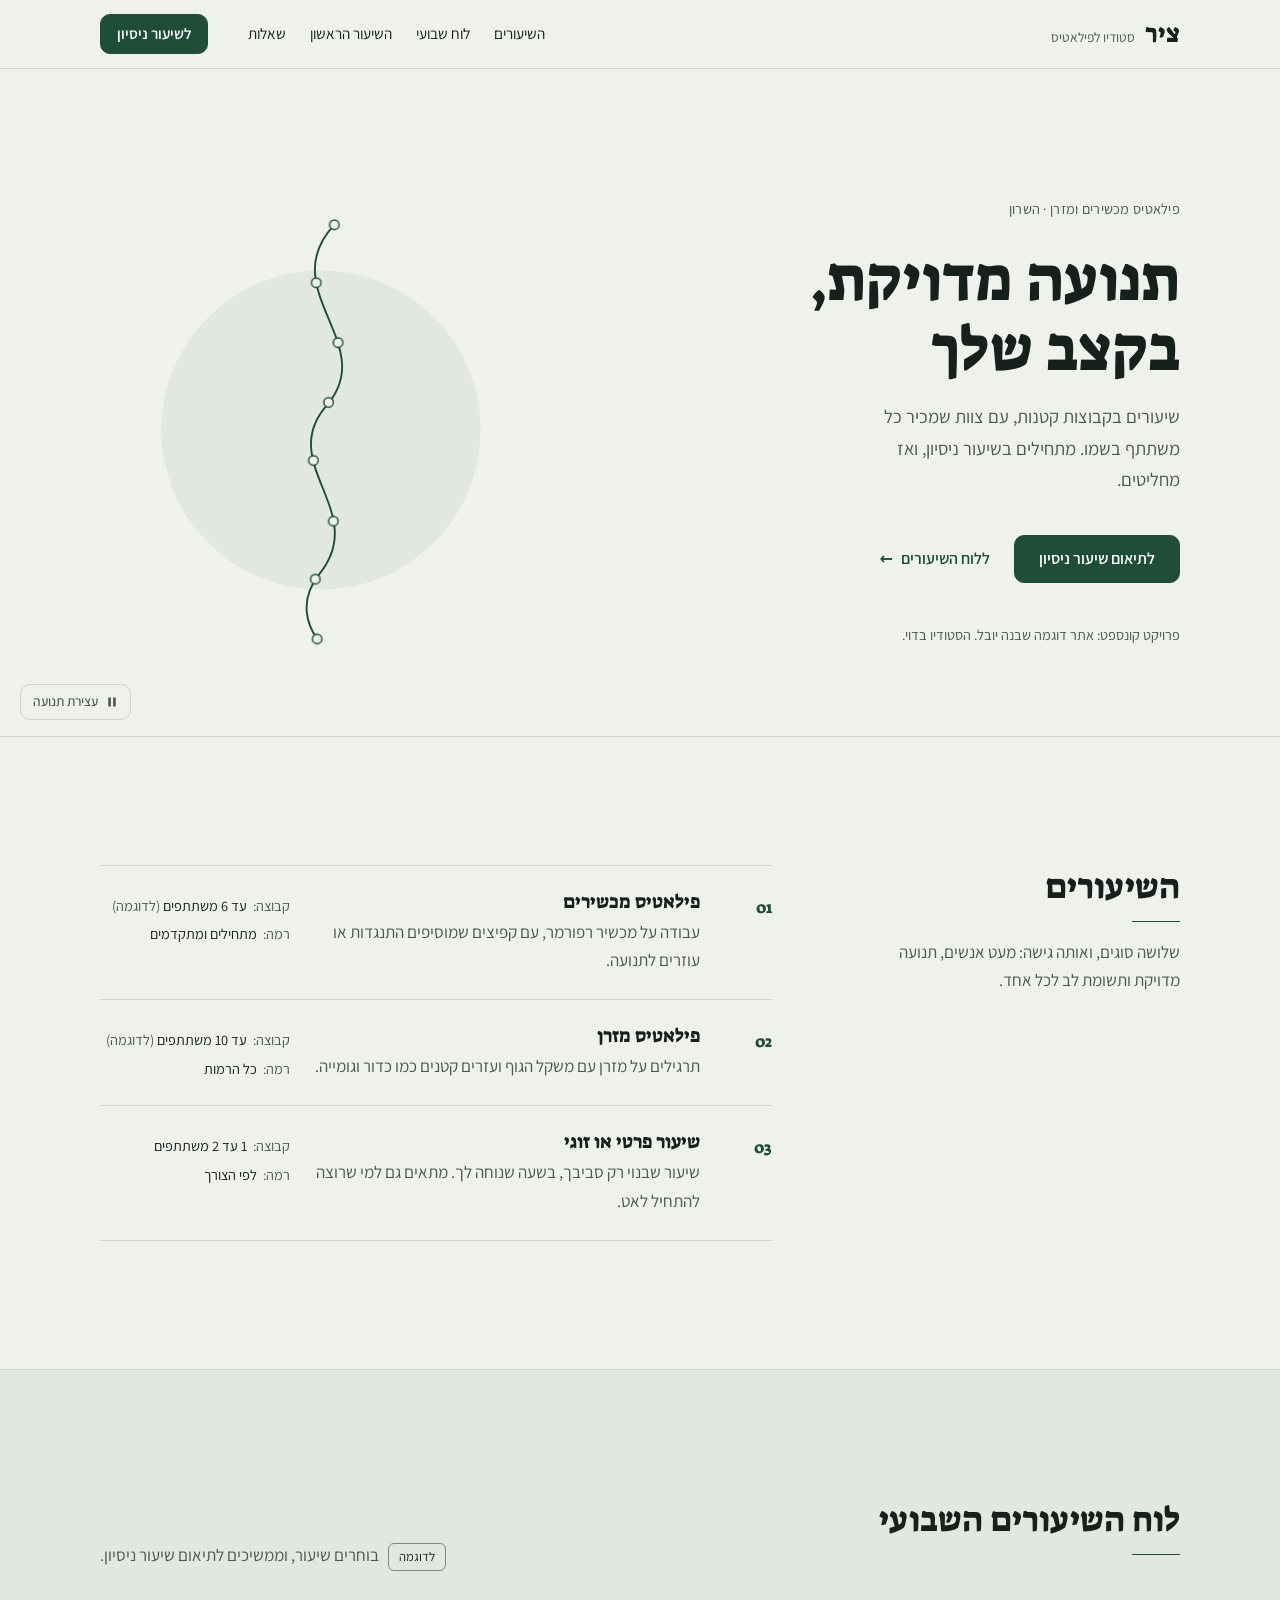
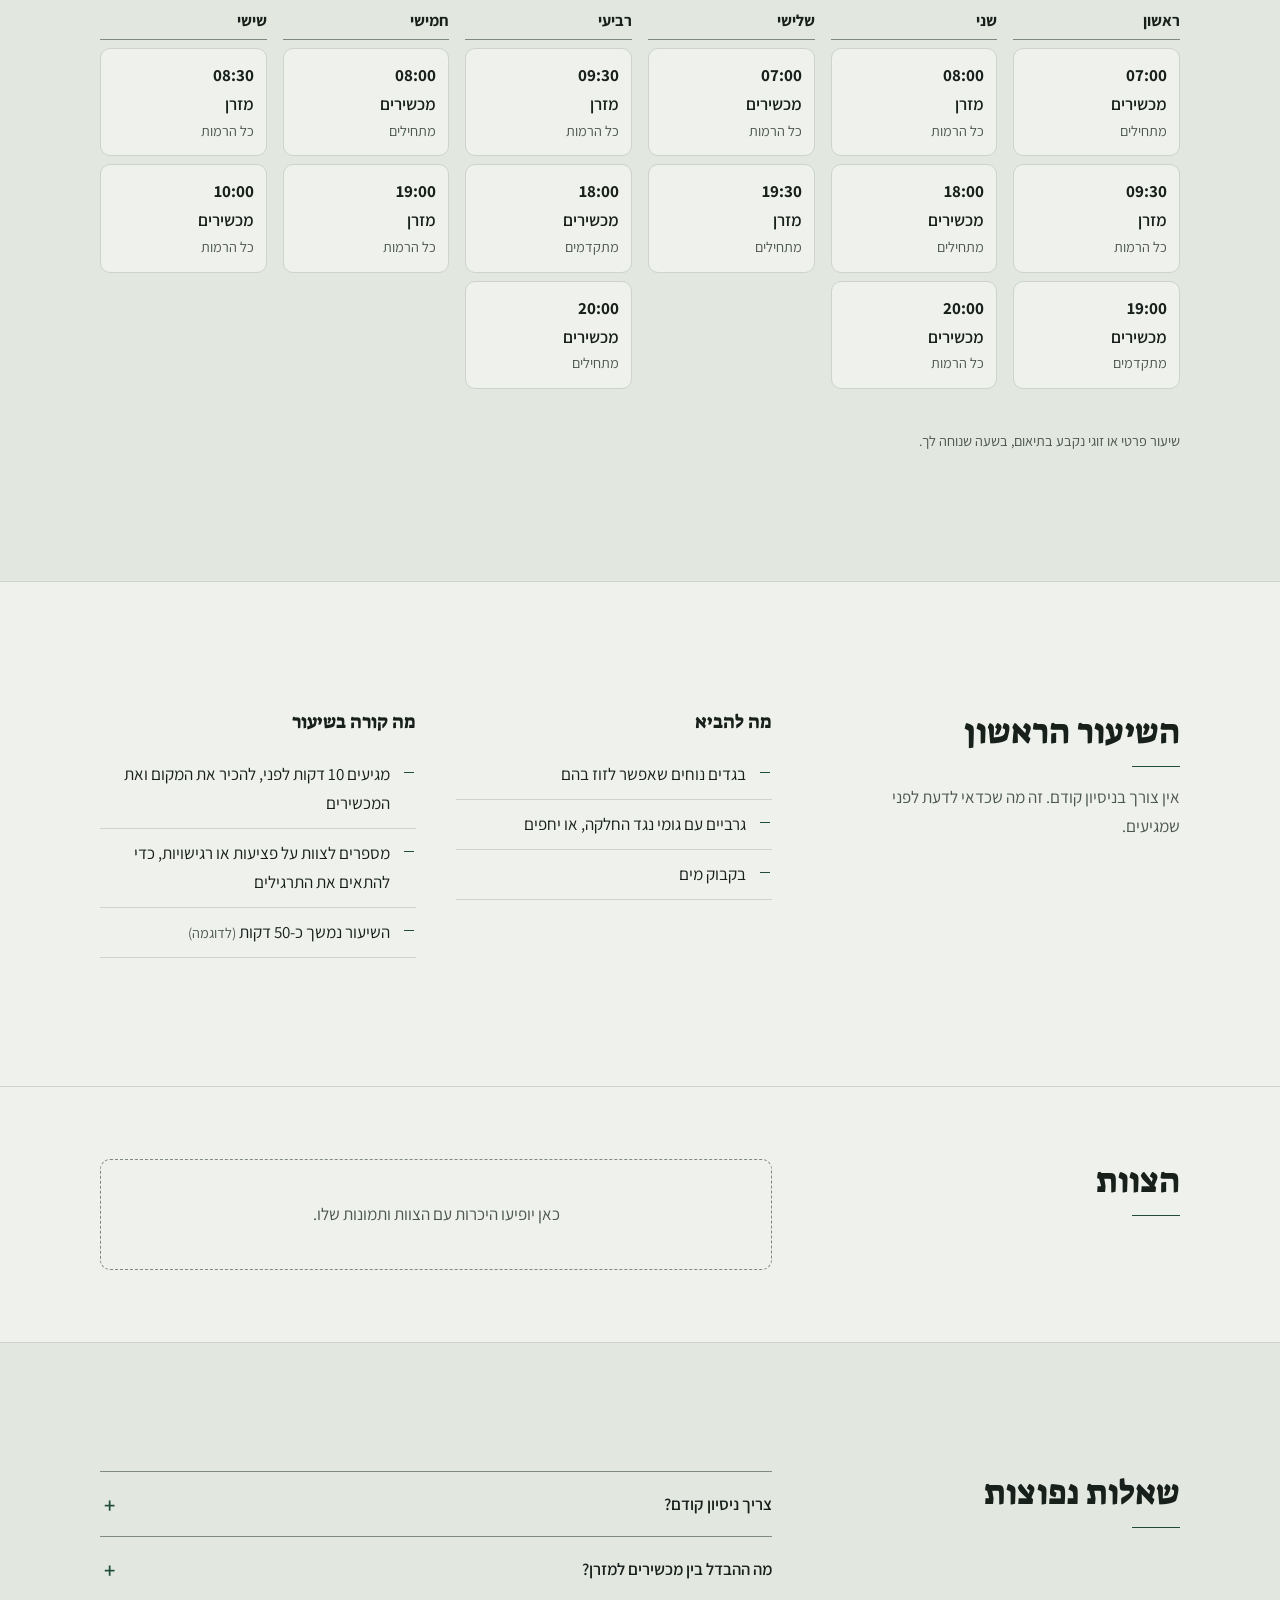
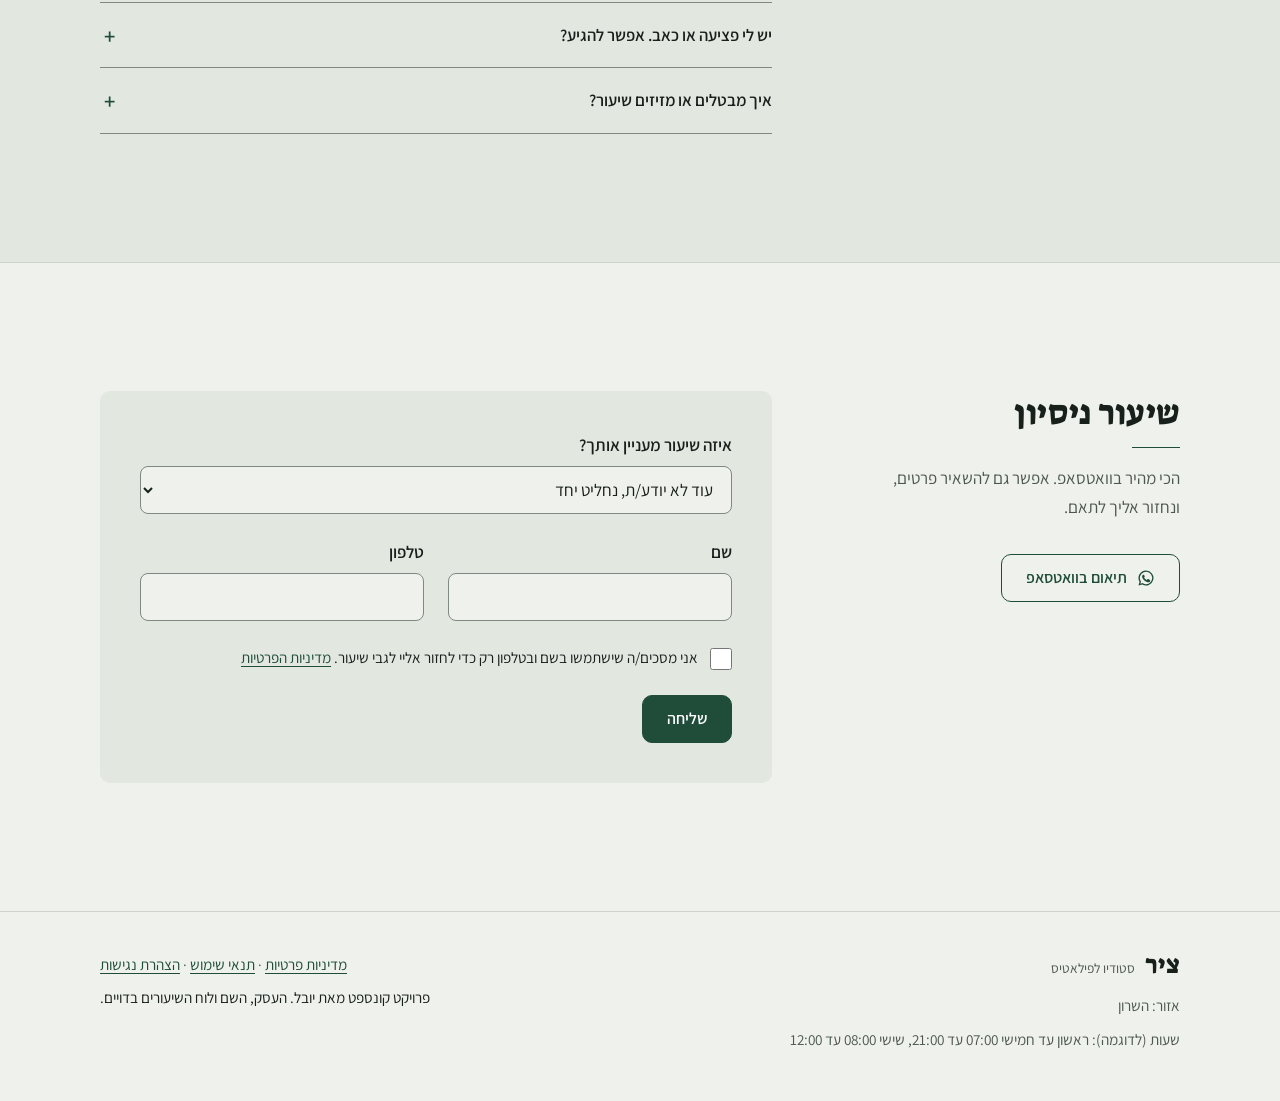
==== index.html @ c1d48581 "הנקודות בפתיח יושבות על הקו, במרחקים שווים לאורכו Co-Authored-By: Claude Opus 5.5 (1M context) <nore" ====
<!doctype html>
<html lang="he" dir="rtl">
<head>
  <meta charset="utf-8">
  <meta name="viewport" content="width=device-width, initial-scale=1">
  <title>ציר – סטודיו לפילאטיס | פרויקט קונספט</title>
  <meta name="description" content="אתר דוגמה לסטודיו פילאטיס: שיעורי מכשירים ומזרן בקבוצות קטנות, לוח שיעורים שבועי ותיאום שיעור ניסיון. פרויקט קונספט, העסק בדוי.">
  <link rel="preload" href="fonts/suez-one-hebrew-400-normal.woff2" as="font" type="font/woff2" crossorigin>
  <link rel="preload" href="fonts/assistant-hebrew-wght-normal.woff2" as="font" type="font/woff2" crossorigin>
  <link rel="stylesheet" href="styles.css">
  <link rel="icon" href="favicon.svg" type="image/svg+xml">
  <meta name="theme-color" content="#EEF1EC">
</head>
<body>
  <a class="skip" href="#main">דילוג לתוכן</a>

  <header class="site-header">
    <div class="wrap header-inner">
      <a class="brand" href="#top">ציר<span class="brand-sub">סטודיו לפילאטיס</span></a>
      <nav class="nav" aria-label="ניווט ראשי">
        <a href="#classes">השיעורים</a>
        <a href="#schedule">לוח שבועי</a>
        <a href="#first">השיעור הראשון</a>
        <a href="#faq">שאלות</a>
      </nav>
      <a class="btn btn-small" href="#book">לשיעור ניסיון</a>
    </div>
  </header>

  <main id="main">
    <section class="hero" id="top">
      <div class="wrap hero-grid">
        <div class="hero-copy">
          <p class="eyebrow">פילאטיס מכשירים ומזרן · השרון</p>
          <h1>תנועה מדויקת,<br>בקצב שלך</h1>
          <p class="lead">שיעורים בקבוצות קטנות, עם צוות שמכיר כל משתתף בשמו. מתחילים בשיעור ניסיון, ואז מחליטים.</p>
          <div class="hero-actions">
            <a class="btn" href="#book">לתיאום שיעור ניסיון</a>
            <a class="link-arrow" href="#schedule">ללוח השיעורים</a>
          </div>
          <p class="concept-note">פרויקט קונספט: אתר דוגמה שבנה יובל. הסטודיו בדוי.</p>
        </div>
        <div class="hero-art" aria-hidden="true">
          <svg viewBox="0 0 400 480" class="spine">
            <circle class="breath" cx="200" cy="240" r="168"/>
            <path class="curve" pathLength="1" d="M214 24 C150 92 262 150 206 214 C152 276 252 326 198 392 C176 420 186 446 196 460"/>
            <g class="vert">
              <circle cx="214" cy="24" r="5"/><circle cx="195" cy="85" r="5"/><circle cx="218" cy="148" r="5"/><circle cx="208" cy="211" r="5"/><circle cx="192" cy="272" r="5"/><circle cx="213" cy="336" r="5"/><circle cx="194" cy="397" r="5"/><circle cx="196" cy="460" r="5"/>
            </g>
          </svg>
        </div>
      </div>
      <button class="motion-toggle" type="button" id="motion-toggle" aria-pressed="false" hidden>
        <svg class="icon-pause" aria-hidden="true" width="12" height="12" viewBox="0 0 16 16" fill="currentColor"><rect x="3" y="2" width="3.5" height="12"/><rect x="9.5" y="2" width="3.5" height="12"/></svg>
        <svg class="icon-play" aria-hidden="true" width="12" height="12" viewBox="0 0 16 16" fill="currentColor"><path d="M13 2v12L3 8z"/></svg>
        <span class="motion-label">עצירת תנועה</span>
      </button>
    </section>

    <section class="section" id="classes" aria-labelledby="classes-title">
      <div class="wrap split">
        <div class="split-head" data-reveal>
          <h2 id="classes-title">השיעורים</h2>
          <p>שלושה סוגים, ואותה גישה: מעט אנשים, תנועה מדויקת ותשומת לב לכל אחד.</p>
        </div>
        <ol class="rows">
          <li class="row" data-reveal>
            <span class="row-num" aria-hidden="true">01</span>
            <div class="row-body">
              <h3>פילאטיס מכשירים</h3>
              <p>עבודה על מכשיר רפורמר, עם קפיצים שמוסיפים התנגדות או עוזרים לתנועה.</p>
            </div>
            <dl class="row-meta">
              <div><dt>קבוצה</dt><dd>עד 6 משתתפים <small>(לדוגמה)</small></dd></div>
              <div><dt>רמה</dt><dd>מתחילים ומתקדמים</dd></div>
            </dl>
          </li>
          <li class="row" data-reveal>
            <span class="row-num" aria-hidden="true">02</span>
            <div class="row-body">
              <h3>פילאטיס מזרן</h3>
              <p>תרגילים על מזרן עם משקל הגוף ועזרים קטנים כמו כדור וגומייה.</p>
            </div>
            <dl class="row-meta">
              <div><dt>קבוצה</dt><dd>עד 10 משתתפים <small>(לדוגמה)</small></dd></div>
              <div><dt>רמה</dt><dd>כל הרמות</dd></div>
            </dl>
          </li>
          <li class="row" data-reveal>
            <span class="row-num" aria-hidden="true">03</span>
            <div class="row-body">
              <h3>שיעור פרטי או זוגי</h3>
              <p>שיעור שבנוי רק סביבך, בשעה שנוחה לך. מתאים גם למי שרוצה להתחיל לאט.</p>
            </div>
            <dl class="row-meta">
              <div><dt>קבוצה</dt><dd>1 עד 2 משתתפים</dd></div>
              <div><dt>רמה</dt><dd>לפי הצורך</dd></div>
            </dl>
          </li>
        </ol>
      </div>
    </section>

    <section class="section section-alt" id="schedule" aria-labelledby="schedule-title">
      <div class="wrap">
        <div class="schedule-head" data-reveal>
          <h2 id="schedule-title">לוח השיעורים השבועי</h2>
          <p><span class="tag">לדוגמה</span> בוחרים שיעור, וממשיכים לתיאום שיעור ניסיון.</p>
        </div>

        <div class="tabs" role="tablist" aria-label="ימי השבוע" hidden>
          <button role="tab" type="button" id="tab-1" aria-controls="day-1" aria-selected="true">א׳</button>
          <button role="tab" type="button" id="tab-2" aria-controls="day-2" aria-selected="false" tabindex="-1">ב׳</button>
          <button role="tab" type="button" id="tab-3" aria-controls="day-3" aria-selected="false" tabindex="-1">ג׳</button>
          <button role="tab" type="button" id="tab-4" aria-controls="day-4" aria-selected="false" tabindex="-1">ד׳</button>
          <button role="tab" type="button" id="tab-5" aria-controls="day-5" aria-selected="false" tabindex="-1">ה׳</button>
          <button role="tab" type="button" id="tab-6" aria-controls="day-6" aria-selected="false" tabindex="-1">ו׳</button>
        </div>

        <div class="week" data-reveal>
          <div class="day is-active" id="day-1" role="tabpanel" aria-labelledby="tab-1">
            <h3 class="day-name">ראשון</h3>
            <ul class="slots">
              <li><a class="slot" href="#book" data-class="מכשירים" data-when="ראשון 07:00"><time>07:00</time><span class="slot-name">מכשירים</span><span class="slot-level">מתחילים</span></a></li>
              <li><a class="slot" href="#book" data-class="מזרן" data-when="ראשון 09:30"><time>09:30</time><span class="slot-name">מזרן</span><span class="slot-level">כל הרמות</span></a></li>
              <li><a class="slot" href="#book" data-class="מכשירים" data-when="ראשון 19:00"><time>19:00</time><span class="slot-name">מכשירים</span><span class="slot-level">מתקדמים</span></a></li>
            </ul>
          </div>
          <div class="day" id="day-2" role="tabpanel" aria-labelledby="tab-2">
            <h3 class="day-name">שני</h3>
            <ul class="slots">
              <li><a class="slot" href="#book" data-class="מזרן" data-when="שני 08:00"><time>08:00</time><span class="slot-name">מזרן</span><span class="slot-level">כל הרמות</span></a></li>
              <li><a class="slot" href="#book" data-class="מכשירים" data-when="שני 18:00"><time>18:00</time><span class="slot-name">מכשירים</span><span class="slot-level">מתחילים</span></a></li>
              <li><a class="slot" href="#book" data-class="מכשירים" data-when="שני 20:00"><time>20:00</time><span class="slot-name">מכשירים</span><span class="slot-level">כל הרמות</span></a></li>
            </ul>
          </div>
          <div class="day" id="day-3" role="tabpanel" aria-labelledby="tab-3">
            <h3 class="day-name">שלישי</h3>
            <ul class="slots">
              <li><a class="slot" href="#book" data-class="מכשירים" data-when="שלישי 07:00"><time>07:00</time><span class="slot-name">מכשירים</span><span class="slot-level">כל הרמות</span></a></li>
              <li><a class="slot" href="#book" data-class="מזרן" data-when="שלישי 19:30"><time>19:30</time><span class="slot-name">מזרן</span><span class="slot-level">מתחילים</span></a></li>
            </ul>
          </div>
          <div class="day" id="day-4" role="tabpanel" aria-labelledby="tab-4">
            <h3 class="day-name">רביעי</h3>
            <ul class="slots">
              <li><a class="slot" href="#book" data-class="מזרן" data-when="רביעי 09:30"><time>09:30</time><span class="slot-name">מזרן</span><span class="slot-level">כל הרמות</span></a></li>
              <li><a class="slot" href="#book" data-class="מכשירים" data-when="רביעי 18:00"><time>18:00</time><span class="slot-name">מכשירים</span><span class="slot-level">מתקדמים</span></a></li>
              <li><a class="slot" href="#book" data-class="מכשירים" data-when="רביעי 20:00"><time>20:00</time><span class="slot-name">מכשירים</span><span class="slot-level">מתחילים</span></a></li>
            </ul>
          </div>
          <div class="day" id="day-5" role="tabpanel" aria-labelledby="tab-5">
            <h3 class="day-name">חמישי</h3>
            <ul class="slots">
              <li><a class="slot" href="#book" data-class="מכשירים" data-when="חמישי 08:00"><time>08:00</time><span class="slot-name">מכשירים</span><span class="slot-level">מתחילים</span></a></li>
              <li><a class="slot" href="#book" data-class="מזרן" data-when="חמישי 19:00"><time>19:00</time><span class="slot-name">מזרן</span><span class="slot-level">כל הרמות</span></a></li>
            </ul>
          </div>
          <div class="day" id="day-6" role="tabpanel" aria-labelledby="tab-6">
            <h3 class="day-name">שישי</h3>
            <ul class="slots">
              <li><a class="slot" href="#book" data-class="מזרן" data-when="שישי 08:30"><time>08:30</time><span class="slot-name">מזרן</span><span class="slot-level">כל הרמות</span></a></li>
              <li><a class="slot" href="#book" data-class="מכשירים" data-when="שישי 10:00"><time>10:00</time><span class="slot-name">מכשירים</span><span class="slot-level">כל הרמות</span></a></li>
            </ul>
          </div>
        </div>
        <p class="note">שיעור פרטי או זוגי נקבע בתיאום, בשעה שנוחה לך.</p>
      </div>
    </section>

    <section class="section" id="first" aria-labelledby="first-title">
      <div class="wrap split">
        <div class="split-head" data-reveal>
          <h2 id="first-title">השיעור הראשון</h2>
          <p>אין צורך בניסיון קודם. זה מה שכדאי לדעת לפני שמגיעים.</p>
        </div>
        <div class="first-grid">
          <div data-reveal>
            <h3>מה להביא</h3>
            <ul class="ticks">
              <li>בגדים נוחים שאפשר לזוז בהם</li>
              <li>גרביים עם גומי נגד החלקה, או יחפים</li>
              <li>בקבוק מים</li>
            </ul>
          </div>
          <div data-reveal>
            <h3>מה קורה בשיעור</h3>
            <ul class="ticks">
              <li>מגיעים 10 דקות לפני, להכיר את המקום ואת המכשירים</li>
              <li>מספרים לצוות על פציעות או רגישויות, כדי להתאים את התרגילים</li>
              <li>השיעור נמשך כ-50 דקות <small>(לדוגמה)</small></li>
            </ul>
          </div>
        </div>
      </div>
    </section>

    <section class="section section-tight" aria-labelledby="team-title">
      <div class="wrap split">
        <div class="split-head" data-reveal>
          <h2 id="team-title">הצוות</h2>
        </div>
        <div class="placeholder" data-reveal>
          <p>כאן יופיעו היכרות עם הצוות ותמונות שלו.</p>
        </div>
      </div>
    </section>

    <section class="section section-alt" id="faq" aria-labelledby="faq-title">
      <div class="wrap split">
        <div class="split-head" data-reveal>
          <h2 id="faq-title">שאלות נפוצות</h2>
        </div>
        <div class="faq" data-reveal>
          <details>
            <summary>צריך ניסיון קודם?</summary>
            <p>לא. יש שיעורים למתחילים, ובשיעור מסבירים כל תרגיל ומתאימים אותו לרמה שלך.</p>
          </details>
          <details>
            <summary>מה ההבדל בין מכשירים למזרן?</summary>
            <p>בשיעור מכשירים עובדים על רפורמר, והקפיצים משנים את ההתנגדות. בשיעור מזרן עובדים עם משקל הגוף ועזרים קטנים. אפשר לנסות את שניהם ולבחור.</p>
          </details>
          <details>
            <summary>יש לי פציעה או כאב. אפשר להגיע?</summary>
            <p>ספרו על זה לצוות לפני השיעור, כדי שיתאימו את התרגילים. אם יש ספק, כדאי לשאול קודם רופא או פיזיותרפיסט.</p>
          </details>
          <details>
            <summary>איך מבטלים או מזיזים שיעור?</summary>
            <p>מודיעים בוואטסאפ. באתר של סטודיו אמיתי יופיעו כאן תנאי הביטול שלו.</p>
          </details>
        </div>
      </div>
    </section>

    <section class="section book" id="book" aria-labelledby="book-title">
      <div class="wrap split">
        <div class="split-head" data-reveal>
          <h2 id="book-title">שיעור ניסיון</h2>
          <p>הכי מהיר בוואטסאפ. אפשר גם להשאיר פרטים, ונחזור אליך לתאם.</p>
          <button class="btn btn-wa js-whatsapp" type="button">
            <svg aria-hidden="true" width="18" height="18" viewBox="0 0 24 24" fill="currentColor"><path d="M12 2a10 10 0 0 0-8.6 15.1L2 22l5-1.3A10 10 0 1 0 12 2zm0 18.2a8.2 8.2 0 0 1-4.2-1.2l-.3-.2-3 .8.8-2.9-.2-.3A8.2 8.2 0 1 1 12 20.2zm4.5-6.1c-.2-.1-1.5-.7-1.7-.8-.2-.1-.4-.1-.6.1l-.8 1c-.1.2-.3.2-.5.1a6.7 6.7 0 0 1-3.3-2.9c-.3-.4.2-.4.7-1.3.1-.2 0-.3 0-.4l-.8-1.8c-.2-.5-.4-.4-.6-.4h-.5a1 1 0 0 0-.7.3 3 3 0 0 0-.9 2.2c0 1.3 1 2.6 1.1 2.8.1.2 1.9 2.9 4.6 4 1.7.7 2.4.8 3.2.7.5-.1 1.5-.6 1.8-1.2.2-.6.2-1.1.1-1.2l-.5-.2z"/></svg>
            <span>תיאום בוואטסאפ</span>
          </button>
        </div>

        <div class="book-main">
          <!-- אתר דוגמה: הטופס לא נשלח לשום שרת. בלי JavaScript הכפתור נשאר כבוי, כדי שהפרטים לא ייצאו מהדפדפן. -->
          <form class="form" id="book-form" novalidate data-reveal>
            <p class="hp" aria-hidden="true"><label>לא למלא <input name="company" tabindex="-1" autocomplete="off"></label></p>
            <div class="field">
              <label for="slot">איזה שיעור מעניין אותך?</label>
              <select id="slot" name="slot">
                <option value="">עוד לא יודע/ת, נחליט יחד</option>
                <option>מכשירים</option>
                <option>מזרן</option>
                <option>שיעור פרטי או זוגי</option>
              </select>
            </div>
            <div class="field-pair">
              <div class="field">
                <label for="name">שם</label>
                <input id="name" name="name" type="text" autocomplete="name" required>
              </div>
              <div class="field">
                <label for="phone">טלפון</label>
                <input id="phone" name="phone" type="tel" inputmode="tel" autocomplete="tel" dir="ltr" required>
              </div>
            </div>
            <div class="field field-check">
              <input id="consent" name="consent" type="checkbox" required>
              <label for="consent">אני מסכים/ה שישתמשו בשם ובטלפון רק כדי לחזור אליי לגבי שיעור. <a href="privacy.html">מדיניות הפרטיות</a></label>
            </div>
            <p class="form-error" id="form-error" role="alert" hidden></p>
            <button class="btn" type="submit" disabled>שליחה</button>
            <noscript><p>הטופס באתר הדוגמה עובד רק כש-JavaScript פועל.</p></noscript>
          </form>

          <div class="flow" id="flow" tabindex="-1" hidden>
            <p class="flow-status" role="status">תודה! זה אתר דוגמה, ולכן הפרטים לא נשלחו לשום מקום.</p>
            <h3>מה היה קורה עכשיו בסטודיו אמיתי</h3>
            <p class="flow-sub">ההודעות האלה נשלחות לבד, בלי שמישהו בצוות צריך לזכור. כאן הן רק הדגמה.</p>
            <ol class="timeline">
              <li>
                <p class="when">מיד</p>
                <p>הודעת אישור בוואטסאפ:</p>
                <p class="bubble">היי <span class="js-name"></span>, קיבלנו את הבקשה לשיעור ניסיון<span class="js-class"></span>. נחזור אליך היום לתאם שעה.</p>
              </li>
              <li>
                <p class="when">אחרי התיאום</p>
                <p>השיעור נכנס ליומן של הסטודיו, ונשלח אישור עם הכתובת.</p>
              </li>
              <li>
                <p class="when">יום לפני</p>
                <p>תזכורת:</p>
                <p class="bubble">תזכורת: מחר שיעור הניסיון שלך. להביא בגדים נוחים ומים. אם משהו השתנה, אפשר לענות להודעה הזאת.</p>
              </li>
              <li>
                <p class="when">יומיים אחרי השיעור</p>
                <p>אם עוד לא נרשמת, הודעה קצרה שבודקת איך היה, ושואלת אם לשמור לך מקום.</p>
              </li>
            </ol>
            <button class="link-arrow" type="button" id="flow-reset">חזרה לטופס</button>
          </div>
        </div>
      </div>
    </section>
  </main>

  <footer class="site-footer">
    <div class="wrap footer-inner">
      <div>
        <p class="brand">ציר<span class="brand-sub">סטודיו לפילאטיס</span></p>
        <p>אזור: השרון</p>
        <p>שעות (לדוגמה): ראשון עד חמישי 07:00 עד 21:00, שישי 08:00 עד 12:00</p>
      </div>
      <div>
        <p><a href="privacy.html">מדיניות פרטיות</a> · <a href="terms.html">תנאי שימוש</a> · <a href="accessibility.html">הצהרת נגישות</a></p>
        <p class="concept">פרויקט קונספט מאת יובל. העסק, השם ולוח השיעורים בדויים.</p>
      </div>
    </div>
  </footer>

  <dialog class="dialog" id="wa-dialog" aria-labelledby="wa-title">
    <h2 id="wa-title">כאן נפתח וואטסאפ</h2>
    <p>זה אתר דוגמה. באתר אמיתי, הכפתור הזה פותח שיחת וואטסאפ עם הסטודיו, עם הודעה מוכנה לתיאום שיעור ניסיון.</p>
    <form method="dialog"><button class="btn" type="submit">הבנתי</button></form>
  </dialog>

  <script src="script.js" defer></script>
</body>
</html>
---- styles.css ----
/* הגופנים מאוחסנים באתר (רישיון SIL OFL ב-fonts/OFL.txt). Suez One לכותרות, Assistant לטקסט */
@font-face {
  font-family: "Suez One";
  font-style: normal;
  font-weight: 400;
  font-display: swap;
  src: url("fonts/suez-one-hebrew-400-normal.woff2") format("woff2");
  unicode-range: U+0307-0308, U+0590-05FF, U+200C-2010, U+20AA, U+25CC, U+FB1D-FB4F;
}
@font-face {
  font-family: "Suez One";
  font-style: normal;
  font-weight: 400;
  font-display: swap;
  src: url("fonts/suez-one-latin-400-normal.woff2") format("woff2");
  unicode-range: U+0000-00FF, U+0131, U+0152-0153, U+02BB-02BC, U+02C6, U+02DA, U+02DC, U+0304, U+0308, U+0329, U+2000-206F, U+20AC, U+2122, U+2191, U+2193, U+2212, U+2215, U+FEFF, U+FFFD;
}
@font-face {
  font-family: "Assistant";
  font-style: normal;
  font-weight: 200 800;
  font-display: swap;
  src: url("fonts/assistant-hebrew-wght-normal.woff2") format("woff2");
  unicode-range: U+0307-0308, U+0590-05FF, U+200C-2010, U+20AA, U+25CC, U+FB1D-FB4F;
}
@font-face {
  font-family: "Assistant";
  font-style: normal;
  font-weight: 200 800;
  font-display: swap;
  src: url("fonts/assistant-latin-wght-normal.woff2") format("woff2");
  unicode-range: U+0000-00FF, U+0131, U+0152-0153, U+02BB-02BC, U+02C6, U+02DA, U+02DC, U+0304, U+0308, U+0329, U+2000-206F, U+20AC, U+2122, U+2191, U+2193, U+2212, U+2215, U+FEFF, U+FFFD;
}

/*
  גיליון מותג: ציר
  מרווה    #EEF1EC  רקע
  ערפל     #E2E7E0  משטח
  דיו      #18201C  טקסט
  אבן      #4D5751  טקסט משני
  ירוק עמוק #1F4D3A  צבע המותג: כפתורים, קישורים ופוקוס
  קו       #CCD4CB  קווים דקים
  חתימה: קו עקום אחד, כמו עמוד שדרה, שנמשך לאט
*/
:root {
  --bg: #EEF1EC;
  --surface: #E2E7E0;
  --text: #18201C;
  --muted: #4D5751;
  --accent: #1F4D3A;
  --accent-hover: #173C2D;
  --on-accent: #FFFFFF;
  --line: #CCD4CB;
  --field-line: #7E8981;
  --error: #9B2C1F;

  --font-head: "Suez One", "Times New Roman", serif;
  --font: "Assistant", system-ui, sans-serif;
  --fs-display: clamp(2.3rem, 5.4vw, 3.9rem);
  --fs-head: clamp(1.6rem, 3vw, 2.15rem);
  --fs-body: 1.0625rem;
  --fs-small: 0.9rem;

  --space-1: 8px;
  --space-2: 16px;
  --space-3: 24px;
  --space-4: 40px;
  --space-5: 72px;
  --space-6: 128px;

  --radius: 10px;
  --wrap: 1120px;
  --gutter: 20px;
  --header-h: 68px;

  --ease: cubic-bezier(0.33, 0, 0.15, 1);
  --slow: 1100ms;
}

*, *::before, *::after { box-sizing: border-box; }
[hidden] { display: none !important; }
html { scroll-behavior: smooth; scroll-padding-top: calc(var(--header-h) + 12px); -webkit-text-size-adjust: 100%; }
body {
  margin: 0;
  background: var(--bg);
  color: var(--text);
  font-family: var(--font);
  font-size: var(--fs-body);
  line-height: 1.7;
  font-weight: 400;
}
h1, h2, h3 { text-wrap: balance; font-family: var(--font-head); font-weight: 400; line-height: 1.25; margin: 0 0 var(--space-2); }
h1 { font-size: var(--fs-display); line-height: 1.12; }
h2 { font-size: var(--fs-head); }
h3 { font-size: 1.2rem; }
p { margin: 0 0 var(--space-2); }
small { font-size: var(--fs-small); color: var(--muted); }
a { color: var(--accent); text-underline-offset: 3px; }
:focus-visible { outline: 2px solid var(--accent); outline-offset: 3px; border-radius: 4px; }

.wrap { max-width: var(--wrap); margin: 0 auto; padding: 0 var(--gutter); }

.skip { position: absolute; inset-inline-start: 8px; top: -60px; background: var(--accent); color: var(--on-accent); padding: 8px 14px; border-radius: var(--radius); z-index: 50; }
.skip:focus { top: 8px; }

/* ===== כפתורים ===== */
.btn {
  display: inline-flex; align-items: center; gap: 10px;
  min-height: 48px; padding: 0 24px;
  background: var(--accent); color: var(--on-accent);
  border: 1px solid var(--accent); border-radius: var(--radius);
  font: 600 1rem/1 var(--font); text-decoration: none; cursor: pointer;
  transition: background-color 300ms var(--ease);
}
.btn:hover { background: var(--accent-hover); }
.btn:disabled { opacity: 0.55; cursor: not-allowed; }
.btn-small { min-height: 40px; padding: 0 16px; font-size: 0.95rem; }
.btn-wa { background: transparent; color: var(--accent); }
.btn-wa:hover { background: var(--surface); }
.link-arrow {
  display: inline-flex; align-items: center; gap: 8px; min-height: 48px;
  background: none; border: 0; padding: 0; cursor: pointer;
  font: 600 1rem/1 var(--font); color: var(--accent); text-decoration: none;
}
/* בעברית החץ מצביע שמאלה, לכיוון הקריאה */
.link-arrow::after { content: "←"; transition: transform 400ms var(--ease); }
.link-arrow:hover::after { transform: translateX(-4px); }

/* ===== כותרת עליונה ===== */
.site-header {
  position: sticky; top: 0; z-index: 20;
  background: color-mix(in srgb, var(--bg) 92%, transparent);
  border-bottom: 1px solid var(--line);
  backdrop-filter: blur(6px);
}
.header-inner { display: flex; align-items: center; gap: var(--space-3); height: var(--header-h); }
.brand { font-family: var(--font-head); font-size: 1.6rem; color: var(--text); text-decoration: none; line-height: 1; margin: 0; display: flex; align-items: baseline; gap: 10px; }
.brand-sub { font-family: var(--font); font-size: 0.85rem; color: var(--muted); }
.nav { display: none; gap: var(--space-3); margin-inline-start: auto; }
.nav a { color: var(--text); text-decoration: none; font-size: 0.95rem; padding: 8px 0; }
.nav a:hover { color: var(--accent); text-decoration: underline; }
.header-inner .btn { margin-inline-start: auto; }
@media (min-width: 900px) {
  .nav { display: flex; }
  .header-inner .btn { margin-inline-start: var(--space-2); }
}
@media (max-width: 420px) { .brand-sub { display: none; } }

/* ===== פתיח ===== */
.hero { position: relative; padding: var(--space-5) 0 var(--space-5); }
.hero-grid { display: grid; gap: var(--space-4); align-items: center; }
.eyebrow { font-size: var(--fs-small); color: var(--muted); letter-spacing: 0.02em; margin-bottom: var(--space-3); }
.lead { font-size: 1.15rem; color: var(--muted); max-width: 34ch; margin-bottom: var(--space-4); }
.hero-actions { display: flex; flex-wrap: wrap; align-items: center; gap: var(--space-3); }
.concept-note { margin-top: var(--space-4); font-size: var(--fs-small); color: var(--muted); }
.hero-art { justify-self: center; width: min(56vw, 230px); }
.spine { display: block; width: 100%; height: auto; overflow: visible; }
.spine .breath { fill: var(--surface); transform-origin: 200px 240px; }
.spine .curve { fill: none; stroke: var(--accent); stroke-width: 2; stroke-linecap: round; }
.spine .vert circle { fill: var(--bg); stroke: var(--accent); stroke-width: 1.5; }
@media (min-width: 820px) {
  .hero { padding: var(--space-6) 0 var(--space-5); }
  .hero-grid { grid-template-columns: 1.15fr 0.85fr; }
  .hero-art { width: 100%; max-width: 380px; }
}

.motion-toggle {
  position: absolute; inset-inline-end: var(--gutter); bottom: var(--space-2);
  display: inline-flex; align-items: center; gap: 8px; min-height: 36px; padding: 0 12px;
  background: var(--bg); color: var(--muted); border: 1px solid var(--line); border-radius: var(--radius);
  font: 500 0.85rem/1 var(--font); cursor: pointer;
}
.motion-toggle:hover { color: var(--text); border-color: var(--field-line); }
.motion-toggle .icon-play { display: none; }
.motion-off .motion-toggle .icon-play { display: block; }
.motion-off .motion-toggle .icon-pause { display: none; }

/* ===== חלקים ===== */
.section { padding: var(--space-5) 0; border-top: 1px solid var(--line); }
.section-tight { padding: var(--space-4) 0; }
.section-alt { background: var(--surface); }
.split { display: grid; gap: var(--space-3); }
.split-head p { color: var(--muted); max-width: 36ch; }
.split-head h2 { position: relative; padding-bottom: 14px; }
/* קו דק מתחת לכותרת, שנמשך מימין בכניסה */
.split-head h2::after, .schedule-head h2::after {
  content: ""; position: absolute; bottom: 0; right: 0; width: 48px; height: 1px; background: var(--accent);
  transform-origin: right; transition: transform var(--slow) var(--ease) 200ms;
}
.schedule-head h2 { position: relative; padding-bottom: 14px; }
@media (min-width: 820px) {
  .section { padding: var(--space-6) 0; }
  .section-tight { padding: var(--space-5) 0; }
  .split { grid-template-columns: 0.8fr 1.6fr; gap: var(--space-5); align-items: start; }
  .split-head { position: sticky; top: calc(var(--header-h) + 32px); }
}

/* שורות השיעורים */
.rows { list-style: none; margin: 0; padding: 0; border-top: 1px solid var(--line); }
.row { display: grid; grid-template-columns: auto 1fr; gap: 4px var(--space-3); padding: var(--space-3) 0; border-bottom: 1px solid var(--line); }
.row-num { font-family: var(--font-head); color: var(--accent); font-size: 1rem; padding-top: 4px; }
.row-body p { color: var(--muted); margin: 0; }
.row-body h3 { margin-bottom: 4px; }
.row-meta { grid-column: 2; display: flex; flex-wrap: wrap; gap: 4px var(--space-3); margin: 8px 0 0; font-size: var(--fs-small); }
.row-meta div { display: flex; gap: 6px; }
.row-meta dt { color: var(--muted); }
.row-meta dt::after { content: ":"; }
.row-meta dd { margin: 0; }
@media (min-width: 900px) {
  .row { grid-template-columns: 48px 1fr 190px; align-items: start; }
  .row-meta { grid-column: 3; flex-direction: column; margin: 4px 0 0; }
}

/* לוח שיעורים */
.schedule-head { display: flex; flex-wrap: wrap; justify-content: space-between; align-items: end; gap: var(--space-2); margin-bottom: var(--space-4); }
.schedule-head p { color: var(--muted); margin: 0; }
.tag { display: inline-block; padding: 2px 10px; border: 1px solid var(--field-line); border-radius: 6px; font-size: 0.8rem; color: var(--text); margin-inline-end: 6px; }
.week { display: grid; gap: var(--space-3); }
.day-name { font-family: var(--font); font-weight: 700; font-size: 1rem; padding-bottom: 8px; border-bottom: 1px solid var(--field-line); margin-bottom: 8px; }
.slots { list-style: none; margin: 0; padding: 0; display: grid; gap: 8px; }
.slot {
  display: grid; grid-template-columns: auto 1fr; gap: 0 12px; align-items: baseline;
  padding: 12px 14px; background: var(--bg); border: 1px solid var(--line); border-radius: var(--radius);
  color: var(--text); text-decoration: none;
  transition: border-color 300ms var(--ease), transform 400ms var(--ease);
}
.slot time { font-weight: 700; font-variant-numeric: tabular-nums; direction: ltr; }
.slot-name { font-weight: 600; }
.slot-level { grid-column: 2; font-size: var(--fs-small); color: var(--muted); }
.slot:hover { border-color: var(--accent); }
.note { margin: var(--space-4) 0 0; color: var(--muted); font-size: var(--fs-small); }
@media (min-width: 900px) {
  .week { grid-template-columns: repeat(6, 1fr); gap: var(--space-2); }
  .slot { grid-template-columns: 1fr; padding: 12px; }
  .slot-level { grid-column: 1; }
}

/* לשוניות ימים: רק בטלפון, ורק כש-JavaScript פועל */
.tabs { display: none; gap: 6px; margin-bottom: var(--space-3); overflow-x: auto; }
.tabs button {
  flex: 1 0 44px; min-height: 44px; border: 1px solid var(--line); background: var(--bg); color: var(--text);
  border-radius: var(--radius); font: 600 1rem/1 var(--font); cursor: pointer;
}
.tabs button[aria-selected="true"] { background: var(--accent); color: var(--on-accent); border-color: var(--accent); }
@media (max-width: 899px) {
  .js .tabs { display: flex; }
  .js .day { display: none; }
  .js .day.is-active { display: block; }
  .js .day-name { display: none; }
}

/* השיעור הראשון */
.first-grid { display: grid; gap: var(--space-4); }
.ticks { list-style: none; margin: 0; padding: 0; }
.ticks li { position: relative; padding: 10px 26px 10px 0; border-bottom: 1px solid var(--line); }
.ticks li::before { content: ""; position: absolute; right: 2px; top: 22px; width: 10px; height: 1px; background: var(--accent); }
@media (min-width: 900px) { .first-grid { grid-template-columns: 1fr 1fr; } }

.placeholder { border: 1px dashed var(--field-line); border-radius: var(--radius); padding: var(--space-4) var(--space-3); color: var(--muted); text-align: center; }
.placeholder p { margin: 0; }

/* שאלות */
.faq details { border-bottom: 1px solid var(--field-line); }
.faq details:first-child { border-top: 1px solid var(--field-line); }
.faq summary { list-style: none; cursor: pointer; padding: 18px 0 18px 32px; position: relative; font-weight: 600; font-size: 1.05rem; }
.faq summary::-webkit-details-marker { display: none; }
.faq summary::after { content: "+"; position: absolute; left: 4px; top: 14px; font-size: 1.4rem; color: var(--accent); transition: transform 400ms var(--ease); }
.faq details[open] summary::after { transform: rotate(45deg); }
.faq details p { color: var(--muted); padding-bottom: 18px; margin: 0; max-width: 60ch; }

/* ===== טופס ===== */
.split-head .btn-wa { margin-top: var(--space-2); }
.form { position: relative; display: grid; gap: var(--space-3); background: var(--surface); border-radius: var(--radius); padding: var(--space-4) var(--space-3); }
.field { display: grid; gap: 6px; }
.field label { font-weight: 600; }
.field input, .field select {
  min-height: 48px; padding: 0 14px; width: 100%;
  border: 1px solid var(--field-line); border-radius: 8px; background: var(--bg);
  font: inherit; color: var(--text);
}
.field input[dir="ltr"] { text-align: right; }
.field-pair { display: grid; gap: var(--space-3); }
@media (min-width: 640px) { .field-pair { grid-template-columns: 1fr 1fr; } .form { padding: var(--space-4); } }
.field-check { grid-template-columns: auto 1fr; align-items: start; gap: 12px; }
.field-check input { width: 22px; height: 22px; min-height: 0; margin: 3px 0 0; accent-color: var(--accent); }
.field-check label { font-weight: 400; font-size: 0.95rem; }
.form .btn { justify-self: start; }
.form-error { color: var(--error); font-weight: 600; margin: 0; }
.hp { position: absolute; width: 1px; height: 1px; overflow: hidden; clip-path: inset(50%); white-space: nowrap; margin: 0; }

/* הדגמת האוטומציה אחרי שליחה */
.flow { scroll-margin-top: calc(var(--header-h) + 16px); background: var(--surface); border-radius: var(--radius); padding: var(--space-4) var(--space-3); }
.flow:focus { outline: none; }
.flow-status { font-weight: 700; color: var(--accent); }
.flow-sub { color: var(--muted); }
.timeline { list-style: none; margin: var(--space-3) 0; padding: 0 22px 0 0; position: relative; }
.timeline::before { content: ""; position: absolute; right: 5px; top: 8px; bottom: 8px; width: 1px; background: var(--field-line); }
.timeline li { position: relative; padding-bottom: var(--space-3); }
.timeline li::before { content: ""; position: absolute; right: -22px; top: 7px; width: 11px; height: 11px; border-radius: 50%; background: var(--surface); border: 1.5px solid var(--accent); }
.timeline p { margin: 0 0 6px; }
.when { font-size: var(--fs-small); color: var(--muted); font-weight: 700; }
.bubble { background: var(--bg); border: 1px solid var(--line); border-radius: 12px 12px 2px 12px; padding: 10px 14px; max-width: 42ch; }
@media (min-width: 640px) { .flow { padding: var(--space-4); } }

/* ===== תחתית ===== */
.site-footer { border-top: 1px solid var(--line); padding: var(--space-4) 0; font-size: 0.95rem; color: var(--muted); }
.site-footer .brand { margin-bottom: var(--space-2); }
.site-footer p { margin-bottom: 8px; }
.footer-inner { display: grid; gap: var(--space-3); }
.concept { color: var(--text); }
@media (min-width: 820px) { .footer-inner { grid-template-columns: 1fr 1fr; } .footer-inner > div:last-child { text-align: left; } }

/* ===== חלון ===== */
.dialog { max-width: min(92vw, 440px); border: 1px solid var(--line); border-radius: var(--radius); padding: var(--space-4) var(--space-3); background: var(--bg); color: var(--text); }
.dialog::backdrop { background: rgba(24, 32, 28, 0.45); }
.dialog p { color: var(--muted); }

/* ===== עמודים פנימיים ===== */
.page { padding: var(--space-5) 0; }
.narrow { max-width: 720px; }
.page h1 { font-size: var(--fs-head); }
.page h2 { font-size: 1.3rem; margin-top: var(--space-4); }
.page ul { padding-inline-start: 22px; }
.page li { margin-bottom: 6px; }

/* ===== תנועה =====
   הכל ב-CSS: רק opacity ו-transform, כדי שהתוכן לא יזוז ושהטלפון לא יתאמץ.
   כבויה למי שביקש "הפחתת תנועה", ובכפתור העצירה. */
@media (prefers-reduced-motion: no-preference) {
.spine .curve { stroke-dasharray: 1; stroke-dashoffset: 1; animation: draw 2.8s var(--ease) 300ms forwards; }
.spine .vert circle { opacity: 0; animation: appear 900ms var(--ease) forwards; }
.spine .vert circle:nth-child(1) { animation-delay: 500ms; }
.spine .vert circle:nth-child(2) { animation-delay: 750ms; }
.spine .vert circle:nth-child(3) { animation-delay: 1000ms; }
.spine .vert circle:nth-child(4) { animation-delay: 1250ms; }
.spine .vert circle:nth-child(5) { animation-delay: 1500ms; }
.spine .vert circle:nth-child(6) { animation-delay: 1750ms; }
.spine .vert circle:nth-child(7) { animation-delay: 2000ms; }
.spine .vert circle:nth-child(8) { animation-delay: 2250ms; }
.spine .breath { animation: breathe 9s ease-in-out infinite; }
}
@keyframes draw { to { stroke-dashoffset: 0; } }
@keyframes appear { to { opacity: 1; } }
@keyframes breathe { 0%, 100% { transform: scale(0.94); } 50% { transform: scale(1); } }

.reveal-ready [data-reveal] { opacity: 0; transition: opacity var(--slow) var(--ease); }
.reveal-ready [data-reveal].is-in { opacity: 1; }
.reveal-ready .split-head h2::after, .reveal-ready .schedule-head h2::after { transform: scaleX(0); }
.reveal-ready .is-in h2::after { transform: scaleX(1); }
.slot:hover { transform: translateY(-2px); }

.motion-off *, .motion-off *::before, .motion-off *::after { animation: none !important; transition: none !important; }
.motion-off .spine .curve { stroke-dashoffset: 0; }
.motion-off .spine .vert circle { opacity: 1; }
.motion-off [data-reveal] { opacity: 1 !important; }
.motion-off h2::after { transform: none !important; }
.motion-off .slot:hover { transform: none; }
html.motion-off { scroll-behavior: auto; }
@media (prefers-reduced-motion: reduce) { html { scroll-behavior: auto; } }
.back { margin-inline-start: auto; }
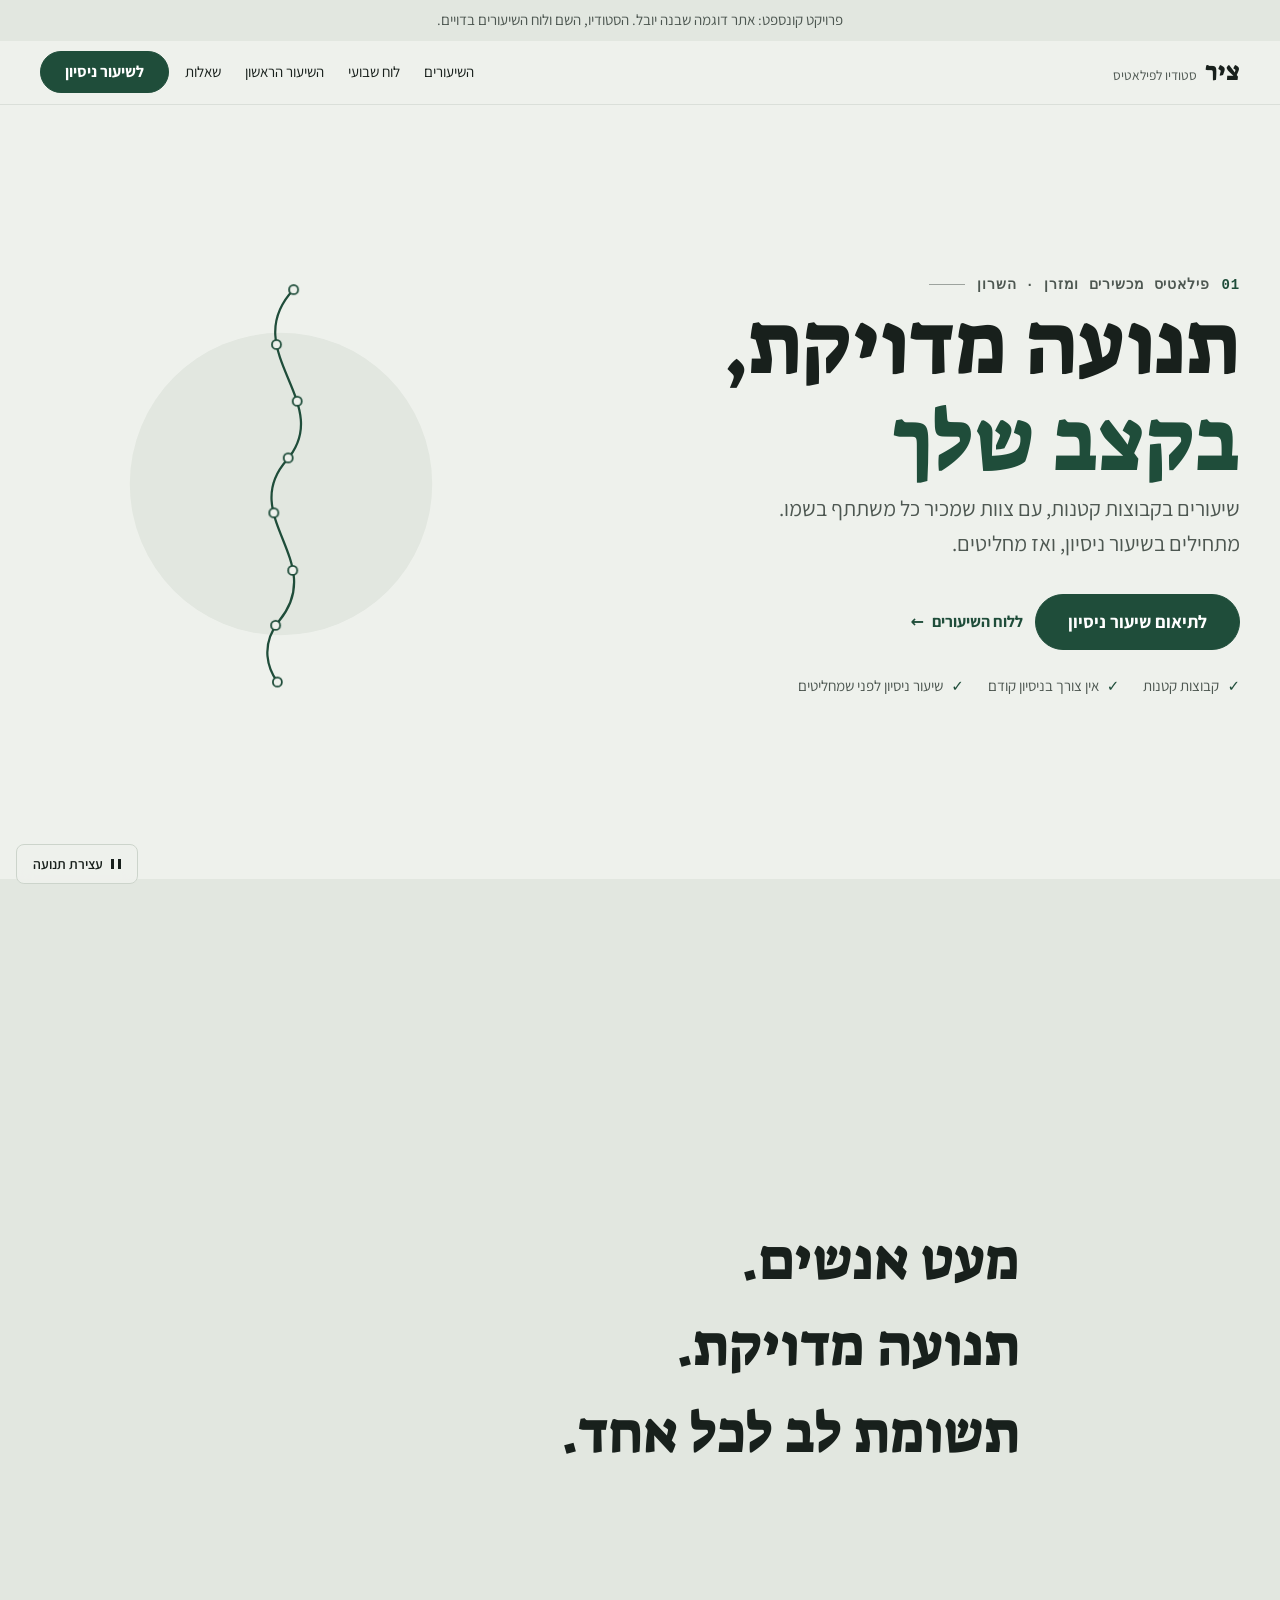
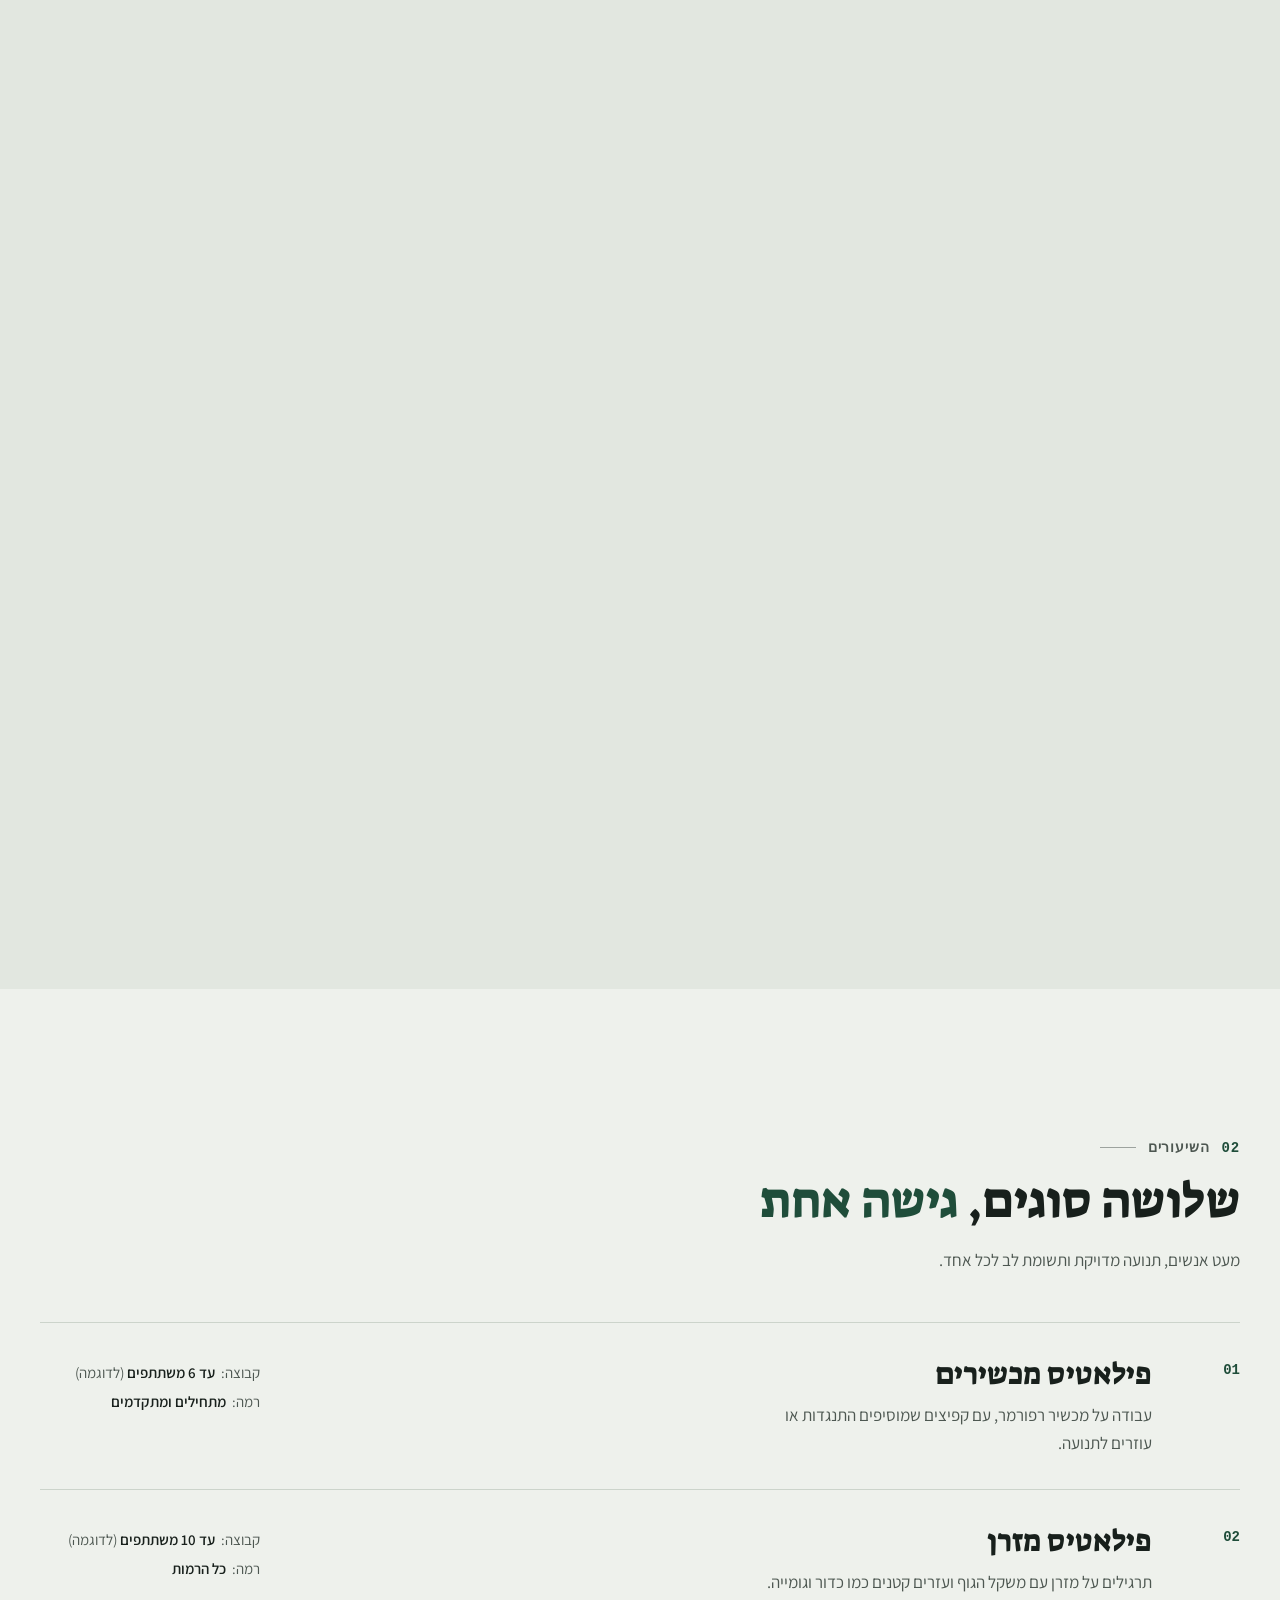
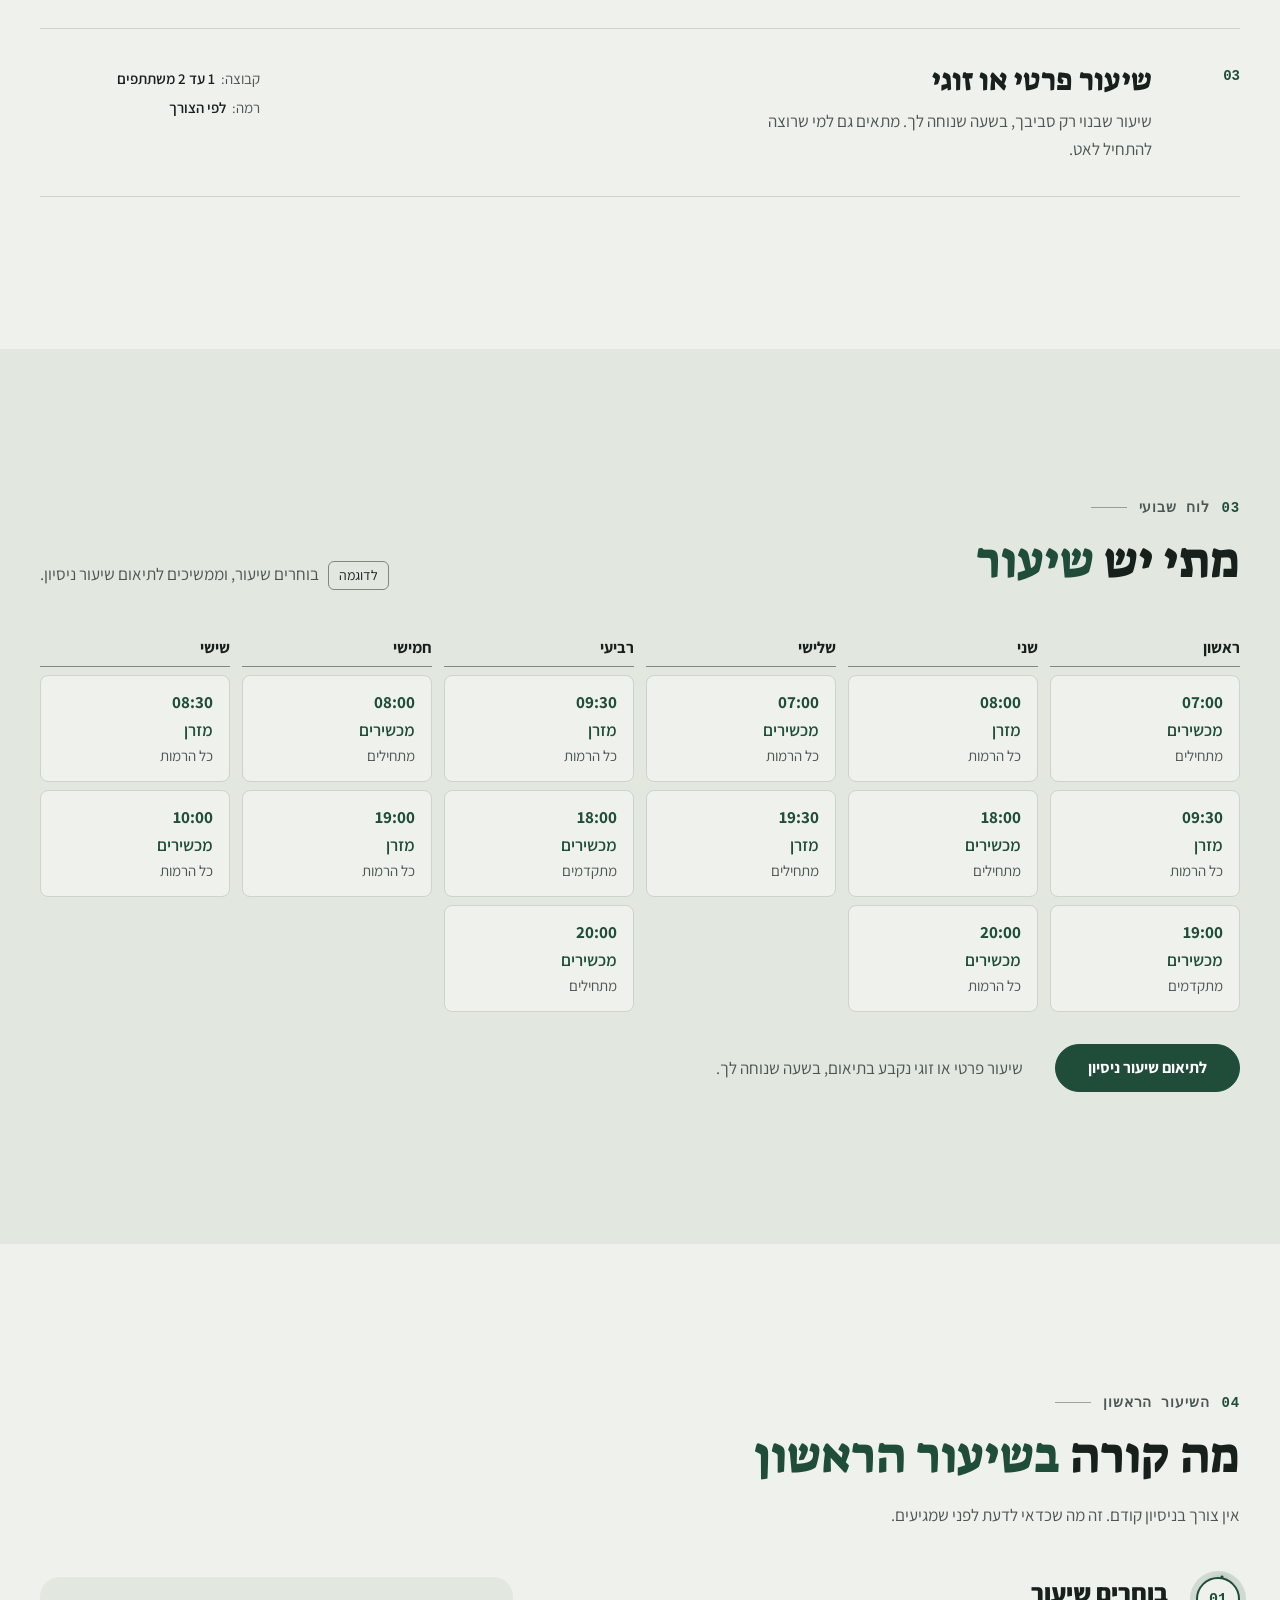
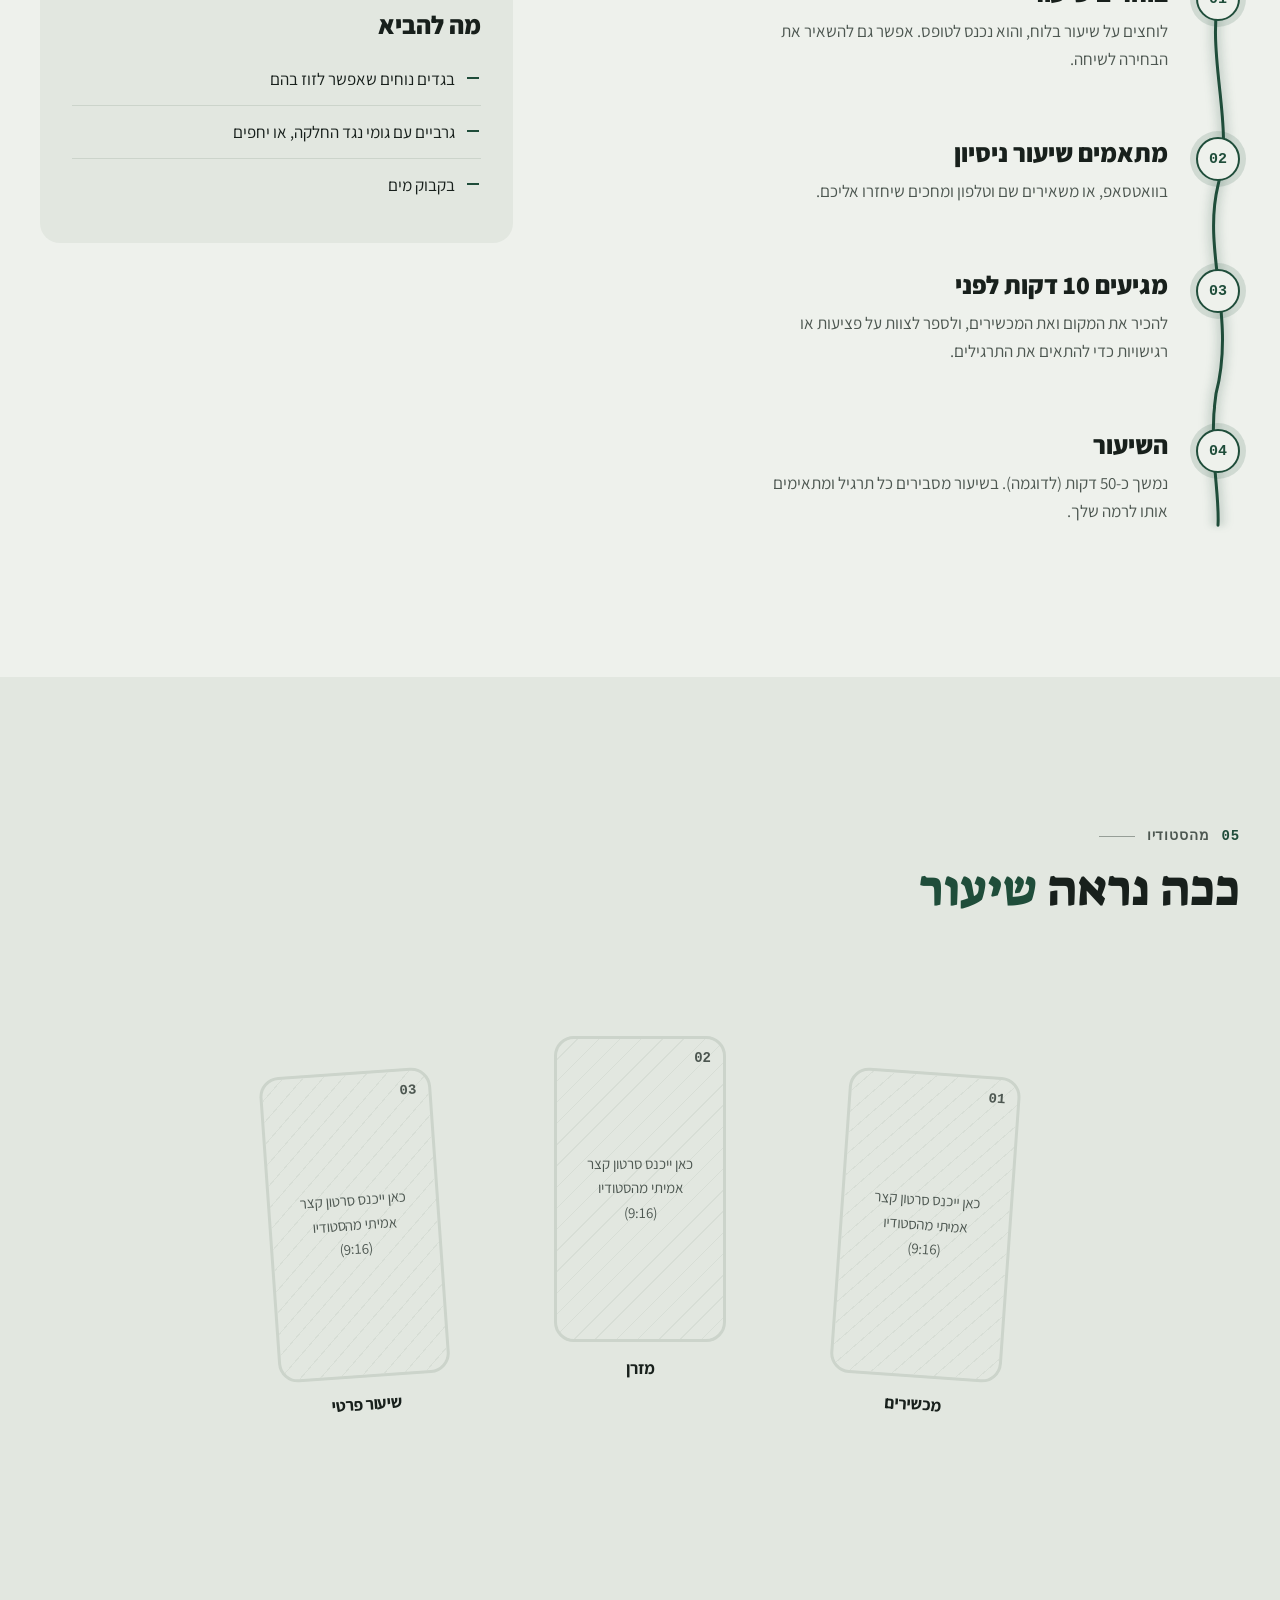
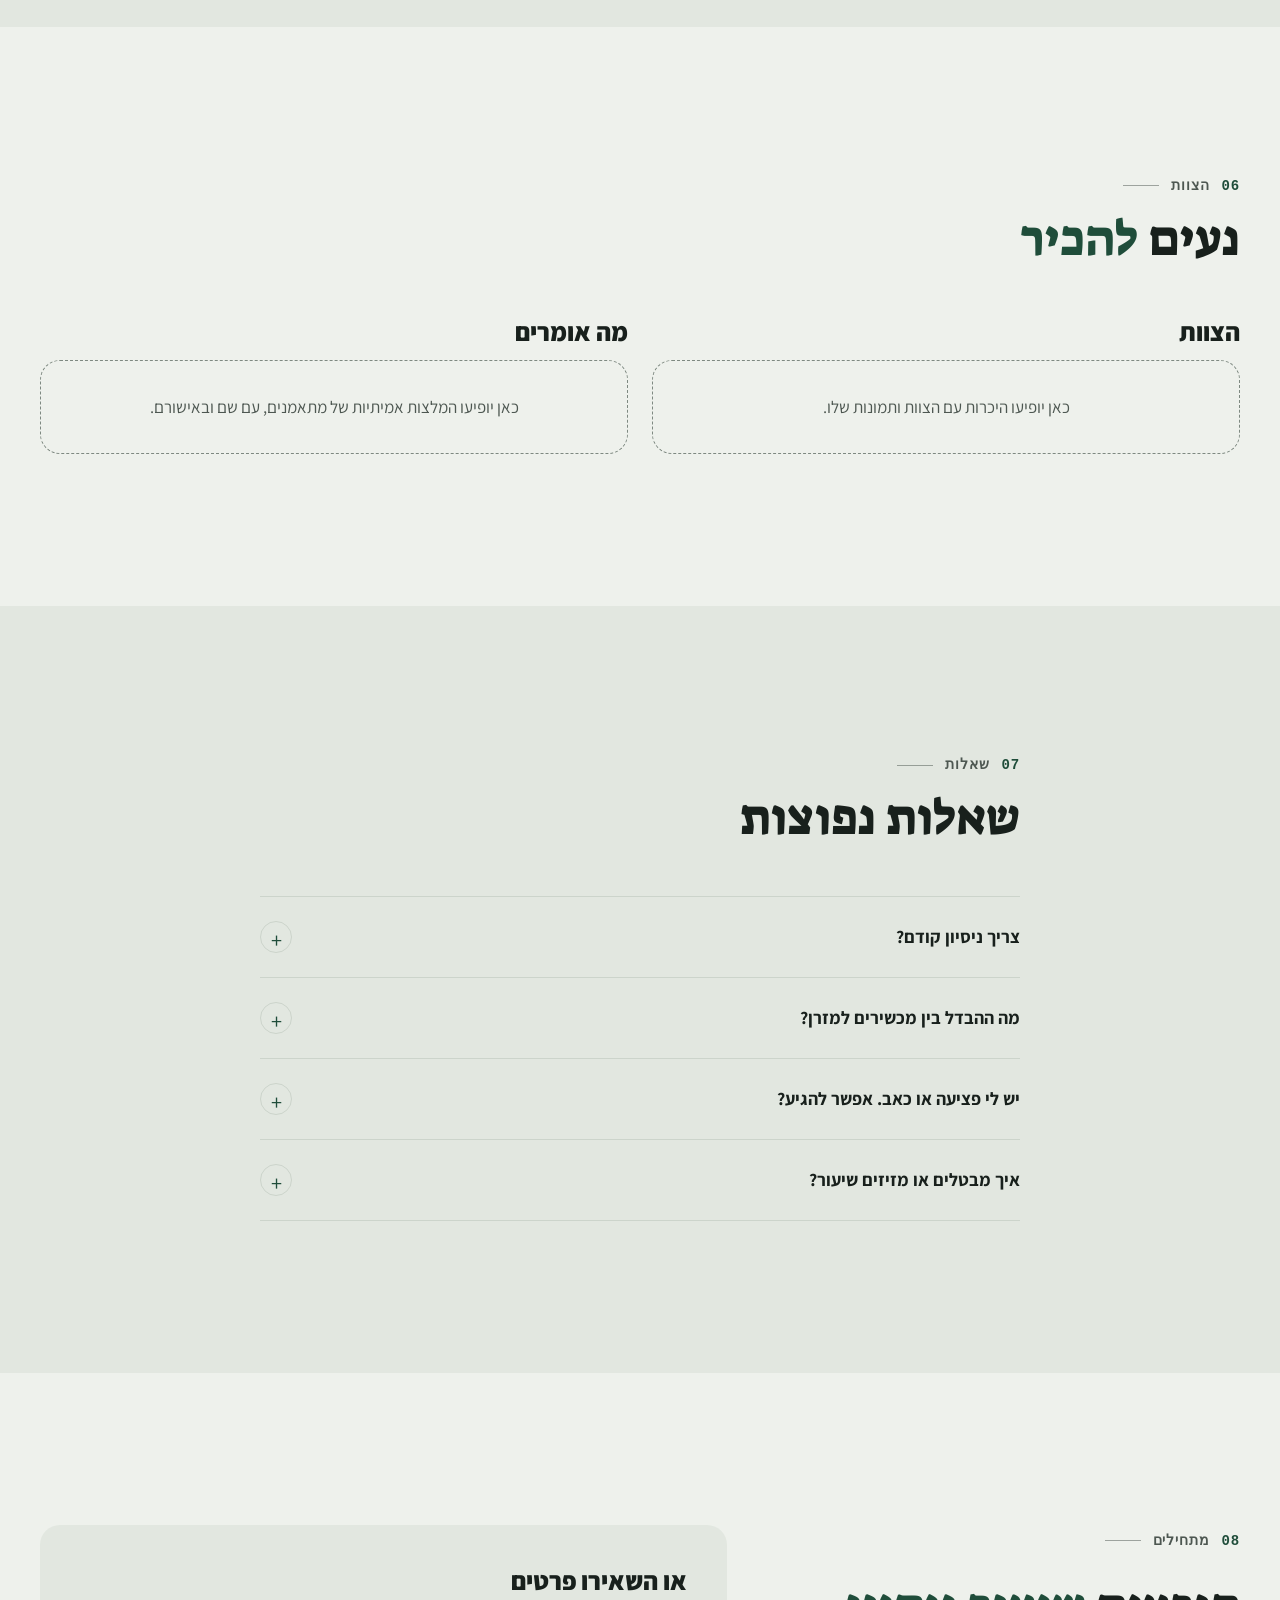
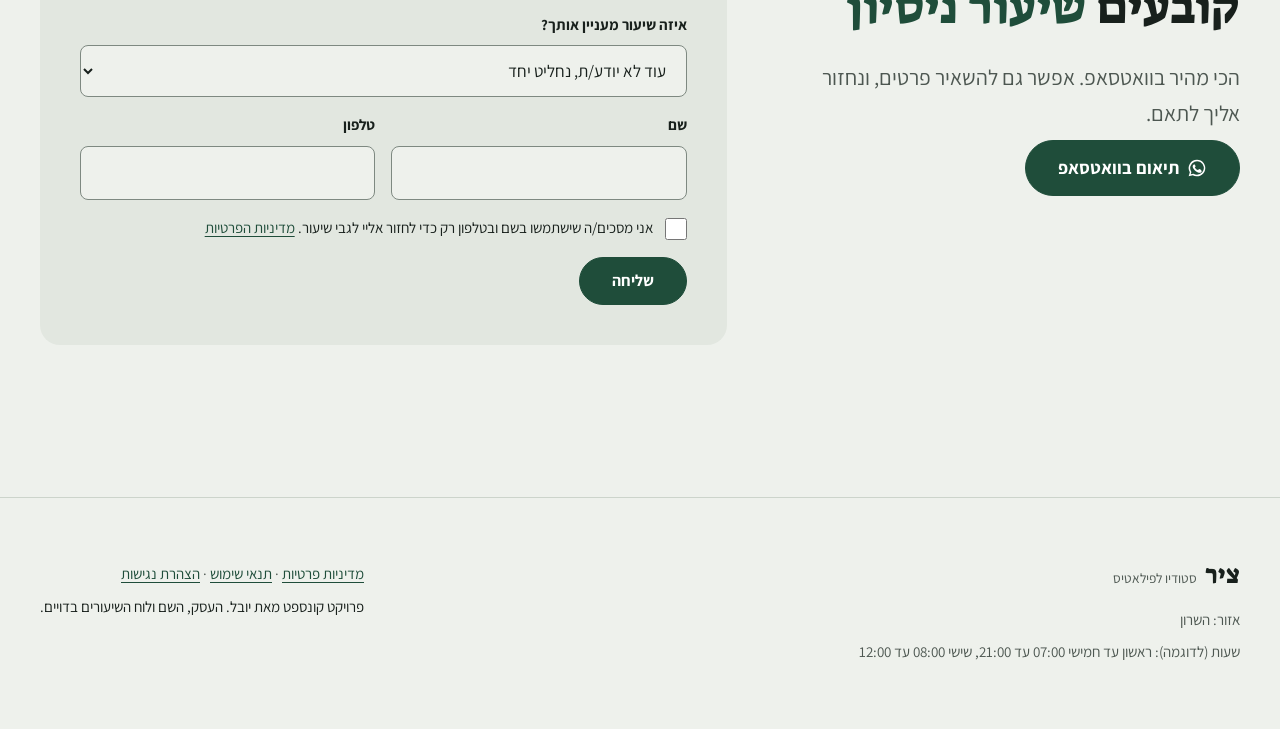
==== commit 6dda9769: "מעבר למערכת העיצוב של WEBIT webit.css ו-webit.js מהערכה כמו שהם, ו-site.css עם צבעי ה-ORS על הערכה ה" ====
--- a/index.html
+++ b/index.html
@@ -1,46 +1,54 @@
 <!doctype html>
-<html lang="he" dir="rtl">
+<html lang="he" dir="rtl" class="theme-light">
 <head>
   <meta charset="utf-8">
-  <meta name="viewport" content="width=device-width, initial-scale=1">
+  <meta name="viewport" content="width=device-width, initial-scale=1, viewport-fit=cover">
   <title>ציר – סטודיו לפילאטיס | פרויקט קונספט</title>
   <meta name="description" content="אתר דוגמה לסטודיו פילאטיס: שיעורי מכשירים ומזרן בקבוצות קטנות, לוח שיעורים שבועי ותיאום שיעור ניסיון. פרויקט קונספט, העסק בדוי.">
+  <meta name="theme-color" content="#EEF1EC">
   <link rel="preload" href="fonts/suez-one-hebrew-400-normal.woff2" as="font" type="font/woff2" crossorigin>
   <link rel="preload" href="fonts/assistant-hebrew-wght-normal.woff2" as="font" type="font/woff2" crossorigin>
-  <link rel="stylesheet" href="styles.css">
+  <link rel="stylesheet" href="webit.css">
+  <link rel="stylesheet" href="site.css">
   <link rel="icon" href="favicon.svg" type="image/svg+xml">
-  <meta name="theme-color" content="#EEF1EC">
+  <script src="webit.js" defer></script>
+  <script src="script.js" defer></script>
 </head>
 <body>
   <a class="skip" href="#main">דילוג לתוכן</a>
+  <aside aria-label="הערה על האתר"><p class="concept-note">פרויקט קונספט: אתר דוגמה שבנה יובל. הסטודיו, השם ולוח השיעורים בדויים.</p></aside>
 
   <header class="site-header">
-    <div class="wrap header-inner">
-      <a class="brand" href="#top">ציר<span class="brand-sub">סטודיו לפילאטיס</span></a>
+    <div class="wrap">
+      <a class="logo" href="#top">ציר <small>סטודיו לפילאטיס</small></a>
       <nav class="nav" aria-label="ניווט ראשי">
         <a href="#classes">השיעורים</a>
         <a href="#schedule">לוח שבועי</a>
         <a href="#first">השיעור הראשון</a>
         <a href="#faq">שאלות</a>
       </nav>
-      <a class="btn btn-small" href="#book">לשיעור ניסיון</a>
+      <a class="btn btn--primary" href="#book">לשיעור ניסיון</a>
     </div>
   </header>
 
   <main id="main">
-    <section class="hero" id="top">
-      <div class="wrap hero-grid">
-        <div class="hero-copy">
-          <p class="eyebrow">פילאטיס מכשירים ומזרן · השרון</p>
-          <h1>תנועה מדויקת,<br>בקצב שלך</h1>
-          <p class="lead">שיעורים בקבוצות קטנות, עם צוות שמכיר כל משתתף בשמו. מתחילים בשיעור ניסיון, ואז מחליטים.</p>
-          <div class="hero-actions">
-            <a class="btn" href="#book">לתיאום שיעור ניסיון</a>
+    <!-- 1. פתיח: מה זה, ופעולה אחת -->
+    <section class="hero intro" id="top" data-cta-hide>
+      <div class="wrap grid">
+        <div class="col-7">
+          <p class="eyebrow" data-intro><b>01</b> פילאטיס מכשירים ומזרן · השרון</p>
+          <h1 class="t-hero hl">
+            <span class="line">תנועה מדויקת,</span>
+            <span class="line i1"><em>בקצב שלך</em></span>
+          </h1>
+          <p class="t-lead i1" data-intro>שיעורים בקבוצות קטנות, עם צוות שמכיר כל משתתף בשמו. מתחילים בשיעור ניסיון, ואז מחליטים.</p>
+          <div class="hero__actions i2" data-intro>
+            <a class="btn btn--primary btn--lg" href="#book">לתיאום שיעור ניסיון</a>
             <a class="link-arrow" href="#schedule">ללוח השיעורים</a>
           </div>
-          <p class="concept-note">פרויקט קונספט: אתר דוגמה שבנה יובל. הסטודיו בדוי.</p>
-        </div>
-        <div class="hero-art" aria-hidden="true">
+          <p class="hero__trust i3" data-intro><span>קבוצות קטנות</span><span>אין צורך בניסיון קודם</span><span>שיעור ניסיון לפני שמחליטים</span></p>
+        </div>
+        <div class="col-5 hero__art" aria-hidden="true">
           <svg viewBox="0 0 400 480" class="spine">
             <circle class="breath" cx="200" cy="240" r="168"/>
             <path class="curve" pathLength="1" d="M214 24 C150 92 262 150 206 214 C152 276 252 326 198 392 C176 420 186 446 196 460"/>
@@ -50,49 +58,59 @@
           </svg>
         </div>
       </div>
-      <button class="motion-toggle" type="button" id="motion-toggle" aria-pressed="false" hidden>
-        <svg class="icon-pause" aria-hidden="true" width="12" height="12" viewBox="0 0 16 16" fill="currentColor"><rect x="3" y="2" width="3.5" height="12"/><rect x="9.5" y="2" width="3.5" height="12"/></svg>
-        <svg class="icon-play" aria-hidden="true" width="12" height="12" viewBox="0 0 16 16" fill="currentColor"><path d="M13 2v12L3 8z"/></svg>
-        <span class="motion-label">עצירת תנועה</span>
-      </button>
-    </section>
-
+    </section>
+
+    <!-- 2. סצנה נעוצה: הגישה של הסטודיו בשלוש שורות -->
+    <section class="scene" data-scene aria-label="הגישה של הסטודיו">
+      <div class="scene__stage">
+        <div class="wrap--narrow">
+          <p class="statement hl">
+            <span class="line reveal-line n3">מעט <em>אנשים.</em></span>
+            <span class="line reveal-line n3 i1">תנועה <em>מדויקת.</em></span>
+            <span class="line reveal-line n3 i2">תשומת לב <em>לכל אחד.</em></span>
+          </p>
+        </div>
+      </div>
+    </section>
+
+    <!-- 3. ההצעה: סוגי השיעורים בשורות רחבות -->
     <section class="section" id="classes" aria-labelledby="classes-title">
-      <div class="wrap split">
-        <div class="split-head" data-reveal>
-          <h2 id="classes-title">השיעורים</h2>
-          <p>שלושה סוגים, ואותה גישה: מעט אנשים, תנועה מדויקת ותשומת לב לכל אחד.</p>
+      <div class="wrap">
+        <div class="section-head" data-reveal>
+          <p class="eyebrow"><b>02</b> השיעורים</p>
+          <h2 class="t-h2 hl" id="classes-title">שלושה סוגים, <em>גישה אחת</em></h2>
+          <p>מעט אנשים, תנועה מדויקת ותשומת לב לכל אחד.</p>
         </div>
         <ol class="rows">
           <li class="row" data-reveal>
-            <span class="row-num" aria-hidden="true">01</span>
-            <div class="row-body">
+            <span class="row__num" aria-hidden="true">01</span>
+            <div class="row__body">
               <h3>פילאטיס מכשירים</h3>
               <p>עבודה על מכשיר רפורמר, עם קפיצים שמוסיפים התנגדות או עוזרים לתנועה.</p>
             </div>
-            <dl class="row-meta">
+            <dl class="row__meta">
               <div><dt>קבוצה</dt><dd>עד 6 משתתפים <small>(לדוגמה)</small></dd></div>
               <div><dt>רמה</dt><dd>מתחילים ומתקדמים</dd></div>
             </dl>
           </li>
           <li class="row" data-reveal>
-            <span class="row-num" aria-hidden="true">02</span>
-            <div class="row-body">
+            <span class="row__num" aria-hidden="true">02</span>
+            <div class="row__body">
               <h3>פילאטיס מזרן</h3>
               <p>תרגילים על מזרן עם משקל הגוף ועזרים קטנים כמו כדור וגומייה.</p>
             </div>
-            <dl class="row-meta">
+            <dl class="row__meta">
               <div><dt>קבוצה</dt><dd>עד 10 משתתפים <small>(לדוגמה)</small></dd></div>
               <div><dt>רמה</dt><dd>כל הרמות</dd></div>
             </dl>
           </li>
           <li class="row" data-reveal>
-            <span class="row-num" aria-hidden="true">03</span>
-            <div class="row-body">
+            <span class="row__num" aria-hidden="true">03</span>
+            <div class="row__body">
               <h3>שיעור פרטי או זוגי</h3>
               <p>שיעור שבנוי רק סביבך, בשעה שנוחה לך. מתאים גם למי שרוצה להתחיל לאט.</p>
             </div>
-            <dl class="row-meta">
+            <dl class="row__meta">
               <div><dt>קבוצה</dt><dd>1 עד 2 משתתפים</dd></div>
               <div><dt>רמה</dt><dd>לפי הצורך</dd></div>
             </dl>
@@ -101,10 +119,14 @@
       </div>
     </section>
 
-    <section class="section section-alt" id="schedule" aria-labelledby="schedule-title">
-      <div class="wrap">
-        <div class="schedule-head" data-reveal>
-          <h2 id="schedule-title">לוח השיעורים השבועי</h2>
+    <!-- 4. לוח השיעורים: הלב של האתר (ORS) -->
+    <section class="section section--alt" id="schedule" aria-labelledby="schedule-title">
+      <div class="wrap">
+        <div class="section-head section-head--row" data-reveal>
+          <div>
+            <p class="eyebrow"><b>03</b> לוח שבועי</p>
+            <h2 class="t-h2 hl" id="schedule-title">מתי יש <em>שיעור</em></h2>
+          </div>
           <p><span class="tag">לדוגמה</span> בוחרים שיעור, וממשיכים לתיאום שיעור ניסיון.</p>
         </div>
 
@@ -121,61 +143,78 @@
           <div class="day is-active" id="day-1" role="tabpanel" aria-labelledby="tab-1">
             <h3 class="day-name">ראשון</h3>
             <ul class="slots">
-              <li><a class="slot" href="#book" data-class="מכשירים" data-when="ראשון 07:00"><time>07:00</time><span class="slot-name">מכשירים</span><span class="slot-level">מתחילים</span></a></li>
-              <li><a class="slot" href="#book" data-class="מזרן" data-when="ראשון 09:30"><time>09:30</time><span class="slot-name">מזרן</span><span class="slot-level">כל הרמות</span></a></li>
-              <li><a class="slot" href="#book" data-class="מכשירים" data-when="ראשון 19:00"><time>19:00</time><span class="slot-name">מכשירים</span><span class="slot-level">מתקדמים</span></a></li>
+              <li><a class="slot" href="#book" data-class="מכשירים" data-when="ראשון 07:00"><time>07:00</time><span class="slot__name">מכשירים</span><span class="slot__level">מתחילים</span></a></li>
+              <li><a class="slot" href="#book" data-class="מזרן" data-when="ראשון 09:30"><time>09:30</time><span class="slot__name">מזרן</span><span class="slot__level">כל הרמות</span></a></li>
+              <li><a class="slot" href="#book" data-class="מכשירים" data-when="ראשון 19:00"><time>19:00</time><span class="slot__name">מכשירים</span><span class="slot__level">מתקדמים</span></a></li>
             </ul>
           </div>
           <div class="day" id="day-2" role="tabpanel" aria-labelledby="tab-2">
             <h3 class="day-name">שני</h3>
             <ul class="slots">
-              <li><a class="slot" href="#book" data-class="מזרן" data-when="שני 08:00"><time>08:00</time><span class="slot-name">מזרן</span><span class="slot-level">כל הרמות</span></a></li>
-              <li><a class="slot" href="#book" data-class="מכשירים" data-when="שני 18:00"><time>18:00</time><span class="slot-name">מכשירים</span><span class="slot-level">מתחילים</span></a></li>
-              <li><a class="slot" href="#book" data-class="מכשירים" data-when="שני 20:00"><time>20:00</time><span class="slot-name">מכשירים</span><span class="slot-level">כל הרמות</span></a></li>
+              <li><a class="slot" href="#book" data-class="מזרן" data-when="שני 08:00"><time>08:00</time><span class="slot__name">מזרן</span><span class="slot__level">כל הרמות</span></a></li>
+              <li><a class="slot" href="#book" data-class="מכשירים" data-when="שני 18:00"><time>18:00</time><span class="slot__name">מכשירים</span><span class="slot__level">מתחילים</span></a></li>
+              <li><a class="slot" href="#book" data-class="מכשירים" data-when="שני 20:00"><time>20:00</time><span class="slot__name">מכשירים</span><span class="slot__level">כל הרמות</span></a></li>
             </ul>
           </div>
           <div class="day" id="day-3" role="tabpanel" aria-labelledby="tab-3">
             <h3 class="day-name">שלישי</h3>
             <ul class="slots">
-              <li><a class="slot" href="#book" data-class="מכשירים" data-when="שלישי 07:00"><time>07:00</time><span class="slot-name">מכשירים</span><span class="slot-level">כל הרמות</span></a></li>
-              <li><a class="slot" href="#book" data-class="מזרן" data-when="שלישי 19:30"><time>19:30</time><span class="slot-name">מזרן</span><span class="slot-level">מתחילים</span></a></li>
+              <li><a class="slot" href="#book" data-class="מכשירים" data-when="שלישי 07:00"><time>07:00</time><span class="slot__name">מכשירים</span><span class="slot__level">כל הרמות</span></a></li>
+              <li><a class="slot" href="#book" data-class="מזרן" data-when="שלישי 19:30"><time>19:30</time><span class="slot__name">מזרן</span><span class="slot__level">מתחילים</span></a></li>
             </ul>
           </div>
           <div class="day" id="day-4" role="tabpanel" aria-labelledby="tab-4">
             <h3 class="day-name">רביעי</h3>
             <ul class="slots">
-              <li><a class="slot" href="#book" data-class="מזרן" data-when="רביעי 09:30"><time>09:30</time><span class="slot-name">מזרן</span><span class="slot-level">כל הרמות</span></a></li>
-              <li><a class="slot" href="#book" data-class="מכשירים" data-when="רביעי 18:00"><time>18:00</time><span class="slot-name">מכשירים</span><span class="slot-level">מתקדמים</span></a></li>
-              <li><a class="slot" href="#book" data-class="מכשירים" data-when="רביעי 20:00"><time>20:00</time><span class="slot-name">מכשירים</span><span class="slot-level">מתחילים</span></a></li>
+              <li><a class="slot" href="#book" data-class="מזרן" data-when="רביעי 09:30"><time>09:30</time><span class="slot__name">מזרן</span><span class="slot__level">כל הרמות</span></a></li>
+              <li><a class="slot" href="#book" data-class="מכשירים" data-when="רביעי 18:00"><time>18:00</time><span class="slot__name">מכשירים</span><span class="slot__level">מתקדמים</span></a></li>
+              <li><a class="slot" href="#book" data-class="מכשירים" data-when="רביעי 20:00"><time>20:00</time><span class="slot__name">מכשירים</span><span class="slot__level">מתחילים</span></a></li>
             </ul>
           </div>
           <div class="day" id="day-5" role="tabpanel" aria-labelledby="tab-5">
             <h3 class="day-name">חמישי</h3>
             <ul class="slots">
-              <li><a class="slot" href="#book" data-class="מכשירים" data-when="חמישי 08:00"><time>08:00</time><span class="slot-name">מכשירים</span><span class="slot-level">מתחילים</span></a></li>
-              <li><a class="slot" href="#book" data-class="מזרן" data-when="חמישי 19:00"><time>19:00</time><span class="slot-name">מזרן</span><span class="slot-level">כל הרמות</span></a></li>
+              <li><a class="slot" href="#book" data-class="מכשירים" data-when="חמישי 08:00"><time>08:00</time><span class="slot__name">מכשירים</span><span class="slot__level">מתחילים</span></a></li>
+              <li><a class="slot" href="#book" data-class="מזרן" data-when="חמישי 19:00"><time>19:00</time><span class="slot__name">מזרן</span><span class="slot__level">כל הרמות</span></a></li>
             </ul>
           </div>
           <div class="day" id="day-6" role="tabpanel" aria-labelledby="tab-6">
             <h3 class="day-name">שישי</h3>
             <ul class="slots">
-              <li><a class="slot" href="#book" data-class="מזרן" data-when="שישי 08:30"><time>08:30</time><span class="slot-name">מזרן</span><span class="slot-level">כל הרמות</span></a></li>
-              <li><a class="slot" href="#book" data-class="מכשירים" data-when="שישי 10:00"><time>10:00</time><span class="slot-name">מכשירים</span><span class="slot-level">כל הרמות</span></a></li>
-            </ul>
-          </div>
-        </div>
-        <p class="note">שיעור פרטי או זוגי נקבע בתיאום, בשעה שנוחה לך.</p>
-      </div>
-    </section>
-
+              <li><a class="slot" href="#book" data-class="מזרן" data-when="שישי 08:30"><time>08:30</time><span class="slot__name">מזרן</span><span class="slot__level">כל הרמות</span></a></li>
+              <li><a class="slot" href="#book" data-class="מכשירים" data-when="שישי 10:00"><time>10:00</time><span class="slot__name">מכשירים</span><span class="slot__level">כל הרמות</span></a></li>
+            </ul>
+          </div>
+        </div>
+        <div class="schedule-cta">
+          <a class="btn btn--primary" href="#book">לתיאום שיעור ניסיון</a>
+          <p class="t-muted">שיעור פרטי או זוגי נקבע בתיאום, בשעה שנוחה לך.</p>
+        </div>
+      </div>
+    </section>
+
+    <!-- 5. השיטה: השיעור הראשון, על החוט -->
     <section class="section" id="first" aria-labelledby="first-title">
-      <div class="wrap split">
-        <div class="split-head" data-reveal>
-          <h2 id="first-title">השיעור הראשון</h2>
+      <div class="wrap">
+        <div class="section-head" data-reveal>
+          <p class="eyebrow"><b>04</b> השיעור הראשון</p>
+          <h2 class="t-h2 hl" id="first-title">מה קורה <em>בשיעור הראשון</em></h2>
           <p>אין צורך בניסיון קודם. זה מה שכדאי לדעת לפני שמגיעים.</p>
         </div>
-        <div class="first-grid">
-          <div data-reveal>
+        <div class="first">
+          <div class="thread" data-progress>
+            <svg class="thread__svg" viewBox="0 0 44 1000" preserveAspectRatio="none" aria-hidden="true">
+              <path class="thread__base" d="M26 0 C 6 140, 40 260, 22 380 C 6 500, 40 620, 20 760 C 12 860, 24 940, 22 1000"/>
+              <path class="thread__draw" pathLength="1" d="M26 0 C 6 140, 40 260, 22 380 C 6 500, 40 620, 20 760 C 12 860, 24 940, 22 1000"/>
+            </svg>
+            <ol class="steps thread__body">
+              <li class="step" data-reveal><span class="step__num">01</span><h3>בוחרים שיעור</h3><p>לוחצים על שיעור בלוח, והוא נכנס לטופס. אפשר גם להשאיר את הבחירה לשיחה.</p></li>
+              <li class="step" data-reveal><span class="step__num">02</span><h3>מתאמים שיעור ניסיון</h3><p>בוואטסאפ, או משאירים שם וטלפון ומחכים שיחזרו אליכם.</p></li>
+              <li class="step" data-reveal><span class="step__num">03</span><h3>מגיעים 10 דקות לפני</h3><p>להכיר את המקום ואת המכשירים, ולספר לצוות על פציעות או רגישויות כדי להתאים את התרגילים.</p></li>
+              <li class="step" data-reveal><span class="step__num">04</span><h3>השיעור</h3><p>נמשך כ-50 דקות <small>(לדוגמה)</small>. בשיעור מסבירים כל תרגיל ומתאימים אותו לרמה שלך.</p></li>
+            </ol>
+          </div>
+          <div class="bring" data-reveal>
             <h3>מה להביא</h3>
             <ul class="ticks">
               <li>בגדים נוחים שאפשר לזוז בהם</li>
@@ -183,33 +222,51 @@
               <li>בקבוק מים</li>
             </ul>
           </div>
+        </div>
+      </div>
+    </section>
+
+    <!-- 6. מהסטודיו: שלישיית 9:16, עד שיהיו סרטונים אמיתיים -->
+    <section class="section section--alt" aria-labelledby="studio-title">
+      <div class="wrap">
+        <div class="section-head" data-reveal>
+          <p class="eyebrow"><b>05</b> מהסטודיו</p>
+          <h2 class="t-h2 hl" id="studio-title">ככה נראה <em>שיעור</em></h2>
+        </div>
+        <div class="trio" data-reveal tabindex="0" role="region" aria-label="סרטונים מהסטודיו, אפשר לגלול הצידה">
+          <figure class="media-card"><div class="media-card__frame"><span class="media-card__num">01</span><div class="media-card__placeholder">כאן ייכנס סרטון קצר אמיתי מהסטודיו (9:16)</div></div><figcaption class="media-card__cap">מכשירים</figcaption></figure>
+          <figure class="media-card"><div class="media-card__frame"><span class="media-card__num">02</span><div class="media-card__placeholder">כאן ייכנס סרטון קצר אמיתי מהסטודיו (9:16)</div></div><figcaption class="media-card__cap">מזרן</figcaption></figure>
+          <figure class="media-card"><div class="media-card__frame"><span class="media-card__num">03</span><div class="media-card__placeholder">כאן ייכנס סרטון קצר אמיתי מהסטודיו (9:16)</div></div><figcaption class="media-card__cap">שיעור פרטי</figcaption></figure>
+        </div>
+      </div>
+    </section>
+
+    <!-- 7. הצוות והמלצות: רק אמיתיים, אז כרגע מקום שמור -->
+    <section class="section" aria-labelledby="team-title">
+      <div class="wrap">
+        <div class="section-head" data-reveal>
+          <p class="eyebrow"><b>06</b> הצוות</p>
+          <h2 class="t-h2 hl" id="team-title">נעים <em>להכיר</em></h2>
+        </div>
+        <div class="people">
           <div data-reveal>
-            <h3>מה קורה בשיעור</h3>
-            <ul class="ticks">
-              <li>מגיעים 10 דקות לפני, להכיר את המקום ואת המכשירים</li>
-              <li>מספרים לצוות על פציעות או רגישויות, כדי להתאים את התרגילים</li>
-              <li>השיעור נמשך כ-50 דקות <small>(לדוגמה)</small></li>
-            </ul>
-          </div>
-        </div>
-      </div>
-    </section>
-
-    <section class="section section-tight" aria-labelledby="team-title">
-      <div class="wrap split">
-        <div class="split-head" data-reveal>
-          <h2 id="team-title">הצוות</h2>
-        </div>
-        <div class="placeholder" data-reveal>
-          <p>כאן יופיעו היכרות עם הצוות ותמונות שלו.</p>
-        </div>
-      </div>
-    </section>
-
-    <section class="section section-alt" id="faq" aria-labelledby="faq-title">
-      <div class="wrap split">
-        <div class="split-head" data-reveal>
-          <h2 id="faq-title">שאלות נפוצות</h2>
+            <h3>הצוות</h3>
+            <div class="placeholder"><p>כאן יופיעו היכרות עם הצוות ותמונות שלו.</p></div>
+          </div>
+          <div class="i1" data-reveal>
+            <h3>מה אומרים</h3>
+            <div class="placeholder"><p>כאן יופיעו המלצות אמיתיות של מתאמנים, עם שם ובאישורם.</p></div>
+          </div>
+        </div>
+      </div>
+    </section>
+
+    <!-- 8. שאלות נפוצות -->
+    <section class="section section--alt" id="faq" aria-labelledby="faq-title">
+      <div class="wrap--narrow">
+        <div class="section-head" data-reveal>
+          <p class="eyebrow"><b>07</b> שאלות</p>
+          <h2 class="t-h2" id="faq-title">שאלות נפוצות</h2>
         </div>
         <div class="faq" data-reveal>
           <details>
@@ -232,20 +289,23 @@
       </div>
     </section>
 
-    <section class="section book" id="book" aria-labelledby="book-title">
-      <div class="wrap split">
-        <div class="split-head" data-reveal>
-          <h2 id="book-title">שיעור ניסיון</h2>
-          <p>הכי מהיר בוואטסאפ. אפשר גם להשאיר פרטים, ונחזור אליך לתאם.</p>
-          <button class="btn btn-wa js-whatsapp" type="button">
+    <!-- 9. סיום: וואטסאפ או טופס קצר -->
+    <section class="section book" id="book" aria-labelledby="book-title" data-cta-hide>
+      <div class="wrap grid">
+        <div class="col-5 stack" data-reveal>
+          <p class="eyebrow"><b>08</b> מתחילים</p>
+          <h2 class="t-h2 hl" id="book-title">קובעים <em>שיעור ניסיון</em></h2>
+          <p class="t-lead">הכי מהיר בוואטסאפ. אפשר גם להשאיר פרטים, ונחזור אליך לתאם.</p>
+          <button class="btn btn--primary btn--lg js-whatsapp" type="button">
             <svg aria-hidden="true" width="18" height="18" viewBox="0 0 24 24" fill="currentColor"><path d="M12 2a10 10 0 0 0-8.6 15.1L2 22l5-1.3A10 10 0 1 0 12 2zm0 18.2a8.2 8.2 0 0 1-4.2-1.2l-.3-.2-3 .8.8-2.9-.2-.3A8.2 8.2 0 1 1 12 20.2zm4.5-6.1c-.2-.1-1.5-.7-1.7-.8-.2-.1-.4-.1-.6.1l-.8 1c-.1.2-.3.2-.5.1a6.7 6.7 0 0 1-3.3-2.9c-.3-.4.2-.4.7-1.3.1-.2 0-.3 0-.4l-.8-1.8c-.2-.5-.4-.4-.6-.4h-.5a1 1 0 0 0-.7.3 3 3 0 0 0-.9 2.2c0 1.3 1 2.6 1.1 2.8.1.2 1.9 2.9 4.6 4 1.7.7 2.4.8 3.2.7.5-.1 1.5-.6 1.8-1.2.2-.6.2-1.1.1-1.2l-.5-.2z"/></svg>
             <span>תיאום בוואטסאפ</span>
           </button>
         </div>
 
-        <div class="book-main">
+        <div class="col-7 i1" data-reveal>
           <!-- אתר דוגמה: הטופס לא נשלח לשום שרת. בלי JavaScript הכפתור נשאר כבוי, כדי שהפרטים לא ייצאו מהדפדפן. -->
-          <form class="form" id="book-form" novalidate data-reveal>
+          <form class="form contact-box" id="book-form" novalidate>
+            <h3>או השאירו פרטים</h3>
             <p class="hp" aria-hidden="true"><label>לא למלא <input name="company" tabindex="-1" autocomplete="off"></label></p>
             <div class="field">
               <label for="slot">איזה שיעור מעניין אותך?</label>
@@ -266,16 +326,13 @@
                 <input id="phone" name="phone" type="tel" inputmode="tel" autocomplete="tel" dir="ltr" required>
               </div>
             </div>
-            <div class="field field-check">
-              <input id="consent" name="consent" type="checkbox" required>
-              <label for="consent">אני מסכים/ה שישתמשו בשם ובטלפון רק כדי לחזור אליי לגבי שיעור. <a href="privacy.html">מדיניות הפרטיות</a></label>
-            </div>
+            <label class="check"><input id="consent" name="consent" type="checkbox" required><span>אני מסכים/ה שישתמשו בשם ובטלפון רק כדי לחזור אליי לגבי שיעור. <a href="privacy.html">מדיניות הפרטיות</a></span></label>
             <p class="form-error" id="form-error" role="alert" hidden></p>
-            <button class="btn" type="submit" disabled>שליחה</button>
+            <button class="btn btn--primary" type="submit" disabled>שליחה</button>
             <noscript><p>הטופס באתר הדוגמה עובד רק כש-JavaScript פועל.</p></noscript>
           </form>
 
-          <div class="flow" id="flow" tabindex="-1" hidden>
+          <div class="flow contact-box" id="flow" tabindex="-1" hidden>
             <p class="flow-status" role="status">תודה! זה אתר דוגמה, ולכן הפרטים לא נשלחו לשום מקום.</p>
             <h3>מה היה קורה עכשיו בסטודיו אמיתי</h3>
             <p class="flow-sub">ההודעות האלה נשלחות לבד, בלי שמישהו בצוות צריך לזכור. כאן הן רק הדגמה.</p>
@@ -307,9 +364,9 @@
   </main>
 
   <footer class="site-footer">
-    <div class="wrap footer-inner">
+    <div class="wrap">
       <div>
-        <p class="brand">ציר<span class="brand-sub">סטודיו לפילאטיס</span></p>
+        <p class="logo">ציר <small>סטודיו לפילאטיס</small></p>
         <p>אזור: השרון</p>
         <p>שעות (לדוגמה): ראשון עד חמישי 07:00 עד 21:00, שישי 08:00 עד 12:00</p>
       </div>
@@ -320,12 +377,16 @@
     </div>
   </footer>
 
+  <button class="motion-toggle" type="button" data-motion-toggle aria-pressed="false">עצירת תנועה</button>
+
+  <div class="cta-bar" data-cta-bar>
+    <a class="btn btn--primary btn--block btn--lg" href="#book">לתיאום שיעור ניסיון</a>
+  </div>
+
   <dialog class="dialog" id="wa-dialog" aria-labelledby="wa-title">
     <h2 id="wa-title">כאן נפתח וואטסאפ</h2>
     <p>זה אתר דוגמה. באתר אמיתי, הכפתור הזה פותח שיחת וואטסאפ עם הסטודיו, עם הודעה מוכנה לתיאום שיעור ניסיון.</p>
-    <form method="dialog"><button class="btn" type="submit">הבנתי</button></form>
+    <form method="dialog"><button class="btn btn--primary" type="submit">הבנתי</button></form>
   </dialog>
-
-  <script src="script.js" defer></script>
 </body>
 </html>
--- a/webit.css
+++ b/webit.css
@@ -0,0 +1,447 @@
+/* ==========================================================================
+   WEBIT Motion System v1
+   מערכת עיצוב לאתרי לקוחות: עברית, RTL, מובייל קודם, בלי ספריות.
+   לכל לקוח משנים רק את בלוק "מותג הלקוח" (4 צבעים + גופנים). השאר קבוע.
+   ========================================================================== */
+
+/* ---------- 0. גופנים (מאוחסנים באתר, רישיון SIL OFL, בתיקייה fonts/) ----------
+   כותרות: Noto Sans Hebrew משתנה עם ציר רוחב, וכך מקבלים כותרת פוסטר צרה וענקית בקובץ אחד.
+   טקסט: Heebo משתנה. */
+@font-face { font-family: "WEBIT Poster"; font-weight: 100 900; font-stretch: 62.5% 100%; font-display: swap; src: url("fonts/poster-hebrew.woff2") format("woff2"); unicode-range: U+0307-0308, U+0590-05FF, U+200C-2010, U+20AA, U+25CC, U+FB1D-FB4F; }
+@font-face { font-family: "WEBIT Poster"; font-weight: 100 900; font-stretch: 62.5% 100%; font-display: swap; src: url("fonts/poster-latin.woff2") format("woff2"); unicode-range: U+0000-00FF, U+0131, U+0152-0153, U+02BB-02BC, U+02C6, U+02DA, U+02DC, U+0304, U+0308, U+0329, U+2000-206F, U+20AC, U+2122, U+2191, U+2193, U+2212, U+2215, U+FEFF, U+FFFD; }
+@font-face { font-family: "Heebo"; font-weight: 100 900; font-display: swap; src: url("fonts/heebo-hebrew.woff2") format("woff2"); unicode-range: U+0307-0308, U+0590-05FF, U+200C-2010, U+20AA, U+25CC, U+FB1D-FB4F; }
+@font-face { font-family: "Heebo"; font-weight: 100 900; font-display: swap; src: url("fonts/heebo-latin.woff2") format("woff2"); unicode-range: U+0000-00FF, U+0131, U+0152-0153, U+02BB-02BC, U+02C6, U+02DA, U+02DC, U+0304, U+0308, U+0329, U+2000-206F, U+20AC, U+2122, U+2191, U+2193, U+2212, U+2215, U+FEFF, U+FFFD; }
+
+/* ---------- 1. טוקנים ---------- */
+:root {
+  /* מותג הלקוח: משנים רק את זה */
+  --brand: #c6ff3d;            /* צבע מבטא אחד, חזק. כפתור ראשי, מילת מפתח, הקו */
+  --brand-ink: #0b1016;        /* טקסט על גבי צבע המבטא */
+  --brand-text: #c6ff3d;       /* המבטא כשהוא טקסט על הרקע: חייב 4.5:1 לפחות */
+  --font-display: "WEBIT Poster", "Heebo", system-ui, sans-serif;
+  --display-stretch: 72%;      /* רוחב הכותרות: 62.5% צר מאוד, 100% רגיל */
+  --font-body: "Heebo", system-ui, sans-serif;
+
+  /* משטחים כהים (ברירת מחדל) */
+  --bg: #0b1016;
+  --bg-2: #101823;
+  --surface: #162130;
+  --surface-2: #1d2a3b;
+  --line: #2a3a4f;
+  --text: #f1f4f8;
+  --muted: #a9b6c6;            /* 9:1 על --bg */
+  --danger: #ff8f86;
+
+  /* טיפוגרפיה: סולם נוזלי. מינימום 14px לכל טקסט שקוראים */
+  --fs-hero: clamp(2.9rem, 10.5vw, 8rem);
+  --fs-h2: clamp(2rem, 5.4vw, 4.2rem);
+  --fs-h3: clamp(1.25rem, 2.2vw, 1.6rem);
+  --fs-lead: clamp(1.1rem, 1.7vw, 1.35rem);
+  --fs-body: 1.0625rem;
+  --fs-small: 0.9375rem;
+  --fs-label: 0.875rem;
+  --lh-display: 0.92;          /* צפוף, ועדיין משאיר מקום לאותיות סופיות */
+  --lh-head: 1.05;
+  --lh-body: 1.65;
+  --track-display: -0.02em;
+
+  /* ריווח: בסיס 8 */
+  --s-1: 4px;  --s-2: 8px;  --s-3: 12px; --s-4: 16px; --s-5: 24px;
+  --s-6: 32px; --s-7: 48px; --s-8: 64px; --s-9: 96px; --s-10: 144px;
+  --section-y: clamp(72px, 12vw, 152px);
+
+  /* גריד */
+  --wrap: 1200px;
+  --wrap-narrow: 760px;
+  --gutter: clamp(16px, 4vw, 40px);
+  --header-h: 64px;
+
+  /* צורה */
+  --r-sm: 8px;
+  --r-md: 14px;
+  --r-card: 20px;
+  --r-pill: 999px;             /* רק לכפתור הראשי */
+  --shadow-card: 0 18px 50px -20px rgb(0 0 0 / 0.7);
+  --glow: 0 0 0 1px color-mix(in srgb, var(--brand) 40%, transparent),
+          0 10px 40px -10px color-mix(in srgb, var(--brand) 55%, transparent);
+
+  /* תנועה: עקומה אחת, 4 משכים */
+  --ease: cubic-bezier(0.2, 0.8, 0.2, 1);
+  --t-1: 160ms;   /* ריחוף, צבע */
+  --t-2: 320ms;   /* רכיבי ממשק */
+  --t-3: 620ms;   /* כניסה בגלילה */
+  --t-4: 900ms;   /* פתיח */
+  --stagger: 80ms;
+}
+
+/* ערכת צבעים בהירה לעסקים שזה מתאים להם (פילאטיס, יוגה, תזונה) */
+.theme-light {
+  --bg: #f7f5f1; --bg-2: #efebe4; --surface: #ffffff; --surface-2: #f2eee8;
+  --line: #ddd6cc; --text: #17140f; --muted: #5b544b;
+  --shadow-card: 0 18px 40px -24px rgb(40 30 20 / 0.35);
+}
+
+/* ---------- 2. בסיס ---------- */
+*, *::before, *::after { box-sizing: border-box; }
+html { -webkit-text-size-adjust: 100%; scroll-padding-top: calc(var(--header-h) + 12px); }
+body {
+  margin: 0; background: var(--bg); color: var(--text);
+  font: 400 var(--fs-body)/var(--lh-body) var(--font-body);
+  -webkit-font-smoothing: antialiased; overflow-x: clip;
+}
+img, svg, video { display: block; max-width: 100%; height: auto; }
+a { color: inherit; }
+h1, h2, h3, p { margin: 0; }
+h1, h2 { font-family: var(--font-display); font-weight: 900; font-stretch: var(--display-stretch); letter-spacing: var(--track-display); text-wrap: balance; }
+h3 { font-size: var(--fs-h3); line-height: 1.25; font-weight: 800; }
+p { text-wrap: pretty; }
+:focus-visible { outline: 3px solid var(--brand); outline-offset: 3px; border-radius: 4px; }
+::selection { background: var(--brand); color: var(--brand-ink); }
+
+.wrap { width: min(100% - 2 * var(--gutter), var(--wrap)); margin-inline: auto; }
+.wrap--narrow { width: min(100% - 2 * var(--gutter), var(--wrap-narrow)); margin-inline: auto; }
+.section { padding-block: var(--section-y); position: relative; }
+.section--alt { background: var(--bg-2); }
+.stack > * + * { margin-top: var(--s-5); }
+.sr-only { position: absolute; width: 1px; height: 1px; overflow: hidden; clip-path: inset(50%); white-space: nowrap; }
+
+.skip {
+  position: absolute; inset-inline-start: var(--s-4); top: -100px; z-index: 100;
+  background: var(--text); color: var(--bg); padding: var(--s-3) var(--s-4); border-radius: var(--r-sm);
+  font-weight: 700; text-decoration: none;
+}
+.skip:focus { top: var(--s-4); }
+
+/* גריד 12 עמודות. במובייל הכל עמודה אחת */
+.grid { display: grid; gap: var(--s-5); grid-template-columns: 1fr; }
+@media (min-width: 900px) {
+  .grid { grid-template-columns: repeat(12, 1fr); gap: var(--s-6); }
+  .col-4 { grid-column: span 4; } .col-5 { grid-column: span 5; } .col-6 { grid-column: span 6; }
+  .col-7 { grid-column: span 7; } .col-8 { grid-column: span 8; } .col-12 { grid-column: 1 / -1; }
+}
+
+/* ---------- 3. טיפוגרפיה ---------- */
+.t-hero { font-size: var(--fs-hero); line-height: var(--lh-display); }
+.t-h2 { font-size: var(--fs-h2); line-height: var(--lh-head); }
+.t-lead { font-size: var(--fs-lead); color: var(--muted); max-width: 46ch; }
+.t-muted { color: var(--muted); }
+/* כותרת בשני צבעים: מילת המפתח אחת בצבע המבטא */
+.hl em { font-style: normal; color: var(--brand-text); }
+/* שורה בכותרת שנכנסת לחוד */
+.line { display: block; }
+
+/* תווית קטנה עם מספר, בגופן מונו: "01 / השיטה" */
+.eyebrow {
+  display: inline-flex; align-items: center; gap: var(--s-3);
+  font: 600 var(--fs-label)/1 ui-monospace, "SF Mono", Menlo, Consolas, monospace;
+  letter-spacing: 0.06em; color: var(--muted); text-transform: uppercase;
+}
+.eyebrow b { color: var(--brand-text); font-weight: 700; }
+.eyebrow::after { content: ""; width: 36px; height: 1px; background: currentColor; opacity: 0.5; }
+
+/* ---------- 4. רקע ---------- */
+/* טקסטורת "אבק כוכבים" ב-CSS בלבד, בלי canvas ובלי תמונה */
+.bg-dust { position: relative; isolation: isolate; }
+.bg-dust::before {
+  content: ""; position: absolute; inset: 0; z-index: -1; pointer-events: none; opacity: 0.55;
+  background-image:
+    radial-gradient(1px 1px at 12% 18%, #fff8 50%, transparent 51%),
+    radial-gradient(1px 1px at 68% 32%, #fff6 50%, transparent 51%),
+    radial-gradient(1.5px 1.5px at 38% 74%, #fff5 50%, transparent 51%),
+    radial-gradient(1px 1px at 86% 82%, #fff7 50%, transparent 51%),
+    radial-gradient(1px 1px at 24% 52%, #fff4 50%, transparent 51%),
+    radial-gradient(1px 1px at 56% 8%, #fff5 50%, transparent 51%);
+  background-size: 220px 220px, 300px 300px, 260px 260px, 340px 340px, 180px 180px, 400px 400px;
+}
+.theme-light .bg-dust::before { opacity: 0; }
+/* הילה רכה בצבע המותג מאחורי אזור חשוב */
+.bg-glow { position: relative; isolation: isolate; }
+.bg-glow::after {
+  content: ""; position: absolute; z-index: -1; pointer-events: none;
+  inset: auto 10% 0 10%; height: 60%;
+  background: radial-gradient(50% 50% at 50% 100%, color-mix(in srgb, var(--brand) 16%, transparent), transparent 70%);
+}
+
+/* ---------- 5. כפתורים ---------- */
+.btn {
+  --_bg: transparent; --_fg: var(--text); --_bd: var(--line);
+  display: inline-flex; align-items: center; justify-content: center; gap: var(--s-2);
+  min-height: 48px; padding: 0 var(--s-5); border: 1.5px solid var(--_bd); border-radius: var(--r-sm);
+  background: var(--_bg); color: var(--_fg); font: 700 1rem/1 var(--font-body); text-decoration: none;
+  cursor: pointer; transition: background var(--t-1), color var(--t-1), border-color var(--t-1), translate var(--t-2) var(--ease), box-shadow var(--t-2);
+}
+.btn:hover { --_bd: var(--text); }
+.btn:active { translate: 0 1px; }
+.btn svg { width: 20px; height: 20px; flex: none; }
+/* הכפתור הראשי: אחד לכל מסך, תמיד אותה פעולה */
+.btn--primary { --_bg: var(--brand); --_fg: var(--brand-ink); --_bd: var(--brand); border-radius: var(--r-pill); padding-inline: var(--s-6); }
+.btn--primary:hover { --_bd: var(--brand); box-shadow: var(--glow); translate: 0 -2px; }
+.btn--lg { min-height: 56px; font-size: 1.125rem; }
+.btn--block { width: 100%; }
+
+/* ---------- 6. כותרת עליונה ופס פעולה דביק ---------- */
+.site-header {
+  position: sticky; top: 0; z-index: 50; height: var(--header-h);
+  background: color-mix(in srgb, var(--bg) 82%, transparent); backdrop-filter: blur(12px);
+  border-bottom: 1px solid color-mix(in srgb, var(--line) 60%, transparent);
+}
+.site-header .wrap { height: 100%; display: flex; align-items: center; justify-content: space-between; gap: var(--s-4); }
+.logo { font: 900 1.375rem/1 var(--font-display); font-stretch: 80%; text-decoration: none; display: inline-flex; align-items: center; gap: var(--s-2); }
+.logo i { width: 12px; height: 12px; background: var(--brand); border-radius: 3px; }
+.concept-note { background: var(--surface); color: var(--muted); font-size: var(--fs-small); text-align: center; padding: var(--s-2) var(--gutter); }
+
+/* במובייל: הפעולה המרכזית תמיד ביד. מופיע אחרי הפתיח ונעלם ליד טופס הסיום */
+.cta-bar {
+  position: fixed; inset: auto 0 0 0; z-index: 60; padding: var(--s-3) var(--gutter) calc(var(--s-3) + env(safe-area-inset-bottom));
+  background: color-mix(in srgb, var(--bg) 92%, transparent); backdrop-filter: blur(10px); border-top: 1px solid var(--line);
+  transition: translate var(--t-2) var(--ease), visibility 0s;
+}
+.cta-bar[data-hidden="true"] { translate: 0 110%; visibility: hidden; transition: translate var(--t-2) var(--ease), visibility 0s var(--t-2); }
+@media (min-width: 900px) { .cta-bar { display: none; } }
+@media (max-width: 899.98px) { body:has(.cta-bar) { padding-bottom: 80px; } }
+
+/* ---------- 7. פתיח ---------- */
+.hero { min-height: min(92svh, 900px); display: grid; align-items: center; padding-block: var(--s-8) var(--s-9); }
+.hero__actions { display: flex; flex-wrap: wrap; gap: var(--s-3); margin-top: var(--s-6); }
+.hero__trust { margin-top: var(--s-5); color: var(--muted); font-size: var(--fs-small); display: flex; flex-wrap: wrap; gap: var(--s-2) var(--s-5); }
+.hero__trust span::before { content: "✓"; color: var(--brand-text); margin-inline-end: var(--s-2); font-weight: 700; }
+
+/* ---------- 8. סצנה נעוצה (Pinned scene) ----------
+   הסקשן גבוה (--scene-len), התוכן נעוץ במסך, ו-JS כותב --p מ-0 עד 1.
+   כלל: לכל היותר סצנה אחת בעמוד, ולא יותר מ-250vh. */
+.scene { --scene-len: 220vh; --p: 0; height: var(--scene-len); position: relative; }
+html:not(.wm-js) .scene { height: auto; }
+html:not(.wm-js) .scene__stage { position: static; height: auto; padding-block: var(--section-y); }
+.scene__stage { position: sticky; top: 0; height: 100svh; display: grid; place-items: center; overflow: hidden; }
+/* שורות שנדלקות לפי ההתקדמות. כל שורה מקבלת --i (0,1,2) ו---n (סה"כ) */
+.wm-js .scene .reveal-line {
+  --_on: clamp(0, (var(--p) * var(--n) - var(--i)) * 1.6, 1);
+  opacity: calc(0.18 + 0.82 * var(--_on));
+  translate: 0 calc((1 - var(--_on)) * 18px);
+}
+.wm-js .scene .reveal-line em { color: color-mix(in srgb, var(--brand-text) calc(var(--_on) * 100%), var(--text)); }
+
+/* ---------- 9. החוט: קו אחד שעובר בעמוד ומצטייר בגלילה ---------- */
+.thread { position: relative; }
+.thread__svg { position: absolute; inset-block: 0; inset-inline-start: 0; width: 44px; height: 100%; overflow: visible; pointer-events: none; }
+.thread__svg path { fill: none; stroke-linecap: round; vector-effect: non-scaling-stroke; }
+.thread__base { stroke: var(--line); stroke-width: 2; }
+.thread__draw { stroke: var(--brand); stroke-width: 3; stroke-dasharray: 1; stroke-dashoffset: calc(1 - var(--p, 1)); filter: drop-shadow(0 0 6px color-mix(in srgb, var(--brand) 70%, transparent)); }
+.thread .thread__body { padding-inline-start: 72px; }
+
+/* ---------- 10. צעדים ---------- */
+.steps { list-style: none; margin: 0; padding: 0; display: grid; gap: var(--s-8); }
+.step { position: relative; }
+.step__num {
+  position: absolute; inset-inline-start: -72px; top: 0; width: 44px; height: 44px; display: grid; place-items: center;
+  border-radius: 50%; background: var(--bg); border: 2px solid var(--line);
+  font: 700 0.9375rem/1 ui-monospace, Menlo, monospace; color: var(--muted);
+  transition: border-color var(--t-2), color var(--t-2), box-shadow var(--t-2);
+}
+.step.is-in .step__num { border-color: var(--brand); color: var(--brand-text); box-shadow: 0 0 0 6px color-mix(in srgb, var(--brand) 14%, transparent); }
+.step p { color: var(--muted); margin-top: var(--s-2); max-width: 52ch; }
+
+/* ---------- 11. כרטיסים ---------- */
+.card {
+  background: var(--surface); border: 1px solid var(--line); border-radius: var(--r-card);
+  padding: var(--s-6); transition: border-color var(--t-2), translate var(--t-2) var(--ease);
+}
+.card:hover { border-color: color-mix(in srgb, var(--brand) 50%, var(--line)); translate: 0 -3px; }
+.card p { color: var(--muted); margin-top: var(--s-3); }
+.card__price { margin-top: var(--s-5); font-weight: 800; font-size: 1.25rem; }
+.card__price small { color: var(--muted); font-weight: 500; font-size: var(--fs-small); }
+.card--featured { border-color: var(--brand); box-shadow: var(--glow); }
+.cards { display: grid; gap: var(--s-5); }
+@media (min-width: 900px) { .cards { grid-template-columns: repeat(3, 1fr); } }
+
+/* ---------- 12. שלישיית מדיה (9:16) ----------
+   שלושה כרטיסים ממוספרים, האמצעי מורם והצדדיים מוטים. במובייל: גלילה הצידה עם snap. */
+.trio { display: grid; grid-auto-flow: column; grid-auto-columns: 74%; gap: var(--s-4); overflow-x: auto; scroll-snap-type: x mandatory;
+  padding: var(--s-6) var(--gutter); margin-inline: calc(-1 * var(--gutter)); scrollbar-width: none; }
+.trio::-webkit-scrollbar { display: none; }
+@media (min-width: 900px) {
+  .trio { grid-auto-flow: row; grid-template-columns: repeat(3, 1fr); overflow: visible; padding: var(--s-8) 0; margin: 0; gap: var(--s-6); }
+  .trio > :nth-child(1) { rotate: 4deg; translate: 0 24px; }
+  .trio > :nth-child(3) { rotate: -4deg; translate: 0 24px; }
+  .trio > :nth-child(2) { translate: 0 -12px; }
+}
+.media-card { scroll-snap-align: center; transition: rotate var(--t-4) var(--ease), translate var(--t-3) var(--ease), scale var(--t-2) var(--ease); }
+.media-card:hover { scale: 1.02; }
+.media-card__frame {
+  position: relative; aspect-ratio: 9 / 16; border-radius: var(--r-card); overflow: hidden;
+  background: var(--surface-2); border: 3px solid color-mix(in srgb, var(--text) 85%, transparent); box-shadow: var(--shadow-card);
+}
+.media-card__frame img, .media-card__frame video { width: 100%; height: 100%; object-fit: cover; }
+.media-card__num { position: absolute; top: var(--s-3); inset-inline-start: var(--s-3); z-index: 2; font: 700 0.875rem/1 ui-monospace, Menlo, monospace; color: #fff; text-shadow: 0 1px 4px #000a; }
+.media-card__play {
+  position: absolute; inset: 0; z-index: 1; width: 100%; border: 0; cursor: pointer; display: grid; place-items: center;
+  background: linear-gradient(to top, #000a, transparent 50%); color: #fff;
+}
+.media-card__play span { width: 64px; height: 64px; border-radius: 50%; display: grid; place-items: center; background: var(--brand); color: var(--brand-ink); transition: scale var(--t-2) var(--ease); }
+.media-card__play:hover span { scale: 1.1; }
+.media-card__play svg { width: 26px; height: 26px; margin-inline-start: -3px; }
+.media-card__cap { margin-top: var(--s-3); text-align: center; font-weight: 700; }
+.media-card__placeholder { position: absolute; inset: 0; display: grid; place-items: center; padding: var(--s-5); text-align: center; color: var(--muted); font-size: var(--fs-small);
+  background: repeating-linear-gradient(135deg, transparent 0 14px, color-mix(in srgb, var(--line) 50%, transparent) 14px 15px); }
+
+/* ---------- 13. טיקר: שורת מילים שזזה ---------- */
+/* (לא משתמשים ב-text-stroke: בגופן משתנה הוא מראה קווים פנימיים באותיות) */
+/* קרוסלה אינסופית: שתי קבוצות זהות, כל אחת לפחות ברוחב המסך, והמסילה זזה בדיוק חצי מהרוחב שלה.
+   כך אין אף פעם רווח ריק, והלולאה חלקה. נעצרת בריחוף, בכפתור עצירת התנועה ובהעדפת "פחות תנועה". */
+.ticker { overflow: hidden; border-block: 1px solid var(--line); padding-block: var(--s-6); mask-image: linear-gradient(90deg, transparent, #000 8%, #000 92%, transparent); }
+.ticker__track { display: flex; width: max-content; animation: wm-ticker var(--ticker-speed, 28s) linear infinite; }
+.ticker__group { display: flex; flex: none; align-items: center; justify-content: space-around; gap: var(--s-7); min-width: 100vw; padding-inline-end: var(--s-7); }
+.ticker__group span { display: inline-flex; align-items: center; gap: var(--s-7); font: 900 clamp(2rem, 6vw, 4.5rem)/1 var(--font-display); font-stretch: 75%; white-space: nowrap; color: var(--text); }
+.ticker__group span::after { content: ""; width: 0.28em; height: 0.28em; border-radius: 50%; background: var(--brand); flex: none; }
+.ticker__group span:nth-child(even) { color: var(--muted); }
+@media (max-width: 639.98px) { .ticker { --ticker-speed: 16s; } .ticker__group, .ticker__group span { gap: var(--s-5); } .ticker__group { padding-inline-end: var(--s-5); } }
+.ticker:hover .ticker__track { animation-play-state: paused; }
+@keyframes wm-ticker { to { translate: 50% 0; } }
+
+/* ---------- 14. המלצות ---------- */
+.quote { position: relative; padding: var(--s-6); border-radius: var(--r-card); background: var(--surface); border: 1px solid var(--line); }
+.quote blockquote { margin: 0; font-size: var(--fs-lead); line-height: 1.5; }
+.quote figcaption { margin-top: var(--s-4); color: var(--muted); font-size: var(--fs-small); }
+.placeholder { border: 1.5px dashed var(--line); border-radius: var(--r-card); padding: var(--s-6); color: var(--muted); text-align: center; }
+
+/* ---------- 15. שאלות נפוצות ---------- */
+.faq { border-top: 1px solid var(--line); }
+.faq details { border-bottom: 1px solid var(--line); }
+.faq summary { list-style: none; cursor: pointer; display: flex; justify-content: space-between; align-items: center; gap: var(--s-4); padding: var(--s-5) 0; font-weight: 700; font-size: 1.125rem; }
+.faq summary::-webkit-details-marker { display: none; }
+.faq summary::after { content: "+"; flex: none; width: 32px; height: 32px; display: grid; place-items: center; border-radius: 50%; border: 1.5px solid var(--line); color: var(--brand-text); font-weight: 400; font-size: 1.4rem; transition: rotate var(--t-2) var(--ease); }
+.faq details[open] summary::after { rotate: 45deg; }
+.faq details p { color: var(--muted); padding-bottom: var(--s-5); max-width: 60ch; }
+
+/* ---------- 16. טופס ---------- */
+.form { display: grid; gap: var(--s-4); }
+.field { display: grid; gap: var(--s-2); }
+.field label { font-weight: 700; font-size: var(--fs-small); }
+.field input, .field textarea, .field select {
+  min-height: 52px; padding: var(--s-3) var(--s-4); border-radius: var(--r-sm); border: 1.5px solid #5a6b80;
+  background: var(--bg); color: var(--text); font: inherit; transition: border-color var(--t-1);
+}
+.field input:focus { border-color: var(--brand); outline: none; box-shadow: 0 0 0 3px color-mix(in srgb, var(--brand) 30%, transparent); }
+.field input[type="tel"] { direction: ltr; text-align: right; }
+.check { display: flex; gap: var(--s-3); align-items: flex-start; font-size: var(--fs-small); color: var(--muted); }
+.check input { width: 22px; height: 22px; margin: 2px 0 0; accent-color: var(--brand); flex: none; }
+.form__note { font-size: var(--fs-small); color: var(--muted); }
+.form__status { font-weight: 700; min-height: 1.5em; }
+
+/* ---------- 17. כותרת תחתונה ---------- */
+.site-footer { padding-block: var(--s-8); border-top: 1px solid var(--line); color: var(--muted); font-size: var(--fs-small); }
+.site-footer .wrap { display: flex; flex-wrap: wrap; gap: var(--s-4) var(--s-6); justify-content: space-between; }
+.site-footer nav { display: flex; flex-wrap: wrap; gap: var(--s-4); }
+
+/* ---------- 18. תנועה: כניסה בגלילה ----------
+   התוכן גלוי תמיד בלי JS. רק כש-JS רץ (html.wm-js) מסתירים ומכניסים. */
+.wm-js [data-reveal] { opacity: 0; translate: 0 28px; transition: opacity var(--t-3) var(--ease), translate var(--t-3) var(--ease); transition-delay: calc(var(--i, 0) * var(--stagger)); }
+.wm-js [data-reveal="fade"] { translate: none; }
+.wm-js [data-reveal].is-in { opacity: 1; translate: none; }
+.wm-js .trio[data-reveal] { opacity: 1; translate: none; }
+.wm-js .trio[data-reveal]:not(.is-in) > * { rotate: 0deg; translate: 0 60px; opacity: 0; }
+.wm-js .trio[data-reveal] > * { transition: rotate var(--t-4) var(--ease), translate var(--t-4) var(--ease), opacity var(--t-3); }
+.wm-js .trio[data-reveal] > :nth-child(2) { transition-delay: 100ms; }
+.wm-js .trio[data-reveal] > :nth-child(3) { transition-delay: 200ms; }
+
+/* פתיח: השורות של הכותרת עולות אחת אחרי השנייה בטעינה */
+.wm-js .intro .line { animation: wm-rise var(--t-4) var(--ease) both; animation-delay: calc(120ms + var(--i, 0) * 110ms); }
+.wm-js .intro [data-intro] { animation: wm-fade var(--t-4) var(--ease) both; animation-delay: calc(400ms + var(--i, 0) * 110ms); }
+@keyframes wm-rise { from { opacity: 0; translate: 0 0.4em; clip-path: inset(0 0 100% 0); } to { opacity: 1; translate: none; clip-path: inset(0 0 -20% 0); } }
+@keyframes wm-fade { from { opacity: 0; translate: 0 14px; } }
+
+/* ---------- 19. מי שביקש פחות תנועה: הכל במצב הסופי ---------- */
+@media (prefers-reduced-motion: reduce) {
+  *, *::before, *::after { animation-duration: 0.01ms !important; animation-iteration-count: 1 !important; transition-duration: 0.01ms !important; scroll-behavior: auto !important; }
+  .scene { height: auto; }
+  .scene__stage { position: static; height: auto; padding-block: var(--section-y); }
+  .wm-js .scene .reveal-line { --_on: 1; }
+  .thread__draw { stroke-dashoffset: 0; }
+  .ticker__track { animation: none; }
+  .wm-js [data-reveal], .wm-js .trio[data-reveal]:not(.is-in) > * { opacity: 1; translate: none; }
+}
+@media (prefers-contrast: more) { :root { --muted: var(--text); --line: #8a9bb0; } }
+@media print { .site-header, .cta-bar, .ticker { display: none; } body { background: #fff; color: #000; } }
+
+/* ---------- 20. עזרים להשהיה (בלי style בתוך ה-HTML, בגלל CSP) ---------- */
+.i1 { --i: 1; } .i2 { --i: 2; } .i3 { --i: 3; } .i4 { --i: 4; }
+.n2 { --n: 2; } .n3 { --n: 3; } .n4 { --n: 4; }
+.reveal-line { --i: 0; }
+.reveal-line.i1 { --i: 1; } .reveal-line.i2 { --i: 2; } .reveal-line.i3 { --i: 3; }
+
+/* ---------- 21. כפתור עצירת תנועה (חובה כשיש תנועה מתמשכת: WCAG 2.2.2) ----------
+   <button class="motion-toggle" data-motion-toggle type="button">עצירת תנועה</button>
+   JS מוסיף ל-html את motion-off, וזוכר את הבחירה. */
+.motion-toggle {
+  position: fixed; z-index: 61; inset-inline-end: var(--s-4); bottom: calc(var(--s-4) + env(safe-area-inset-bottom));
+  min-height: 40px; padding: 0 var(--s-4); border-radius: var(--r-sm); border: 1px solid var(--line);
+  background: color-mix(in srgb, var(--bg) 88%, transparent); color: var(--text); backdrop-filter: blur(8px);
+  font: 600 var(--fs-label)/1 var(--font-body); cursor: pointer; display: inline-flex; align-items: center; gap: var(--s-2);
+}
+.motion-toggle::before { content: ""; width: 10px; height: 10px; border-inline: 3px solid currentColor; box-sizing: border-box; }
+.motion-off .motion-toggle::before { border: 0; width: 0; height: 0; border-block: 6px solid transparent; border-inline-start: 10px solid currentColor; }
+@media (max-width: 899.98px) { .motion-toggle { bottom: calc(88px + env(safe-area-inset-bottom)); width: 40px; padding: 0; justify-content: center; font-size: 0; gap: 0; } }
+.motion-off .ticker__track { animation-play-state: paused; }
+.motion-off [data-reveal], .motion-off .trio[data-reveal] > * { opacity: 1 !important; translate: none !important; transition: none !important; }
+.motion-off .scene { height: auto; }
+.motion-off .scene__stage { position: static; height: auto; padding-block: var(--section-y); }
+.motion-off .scene .reveal-line { --_on: 1 !important; }
+.motion-off .thread__draw { stroke-dashoffset: 0; }
+.motion-off .intro .line, .motion-off .intro [data-intro] { animation: none !important; }
+
+/* ---------- 22. אפקטים (עובדים עם webit-fx.js) ---------- */
+.fx-layer { position: absolute; inset: 0; width: 100%; height: 100%; pointer-events: none; z-index: 0; }
+.fx-host { position: relative; isolation: isolate; }
+.fx-host > :not(.fx-layer) { position: relative; z-index: 1; }
+.fx-probe { position: absolute; }
+
+/* התפצלות: בלי JS זו רשימת תגיות רגילה */
+.fx-branches ul { list-style: none; margin: 0; padding: 0; display: flex; flex-wrap: wrap; gap: var(--s-3); justify-content: center; }
+.fx-branches li { padding: var(--s-2) var(--s-4); border: 1px solid var(--line); border-radius: var(--r-sm); background: var(--surface); font-weight: 700; font-size: var(--fs-small); }
+.fx-branches.is-built { position: relative; height: clamp(420px, 52vw, 560px); }
+.fx-branches.is-built ul { position: absolute; inset: 0; display: block; }
+.fx-branches.is-built li { position: absolute; left: var(--x); top: var(--y); translate: -50% 0; white-space: nowrap; opacity: 0.25; scale: 0.92;
+  transition: opacity var(--t-2), scale var(--t-2) var(--ease), border-color var(--t-2), box-shadow var(--t-2); }
+.fx-branches.is-built li.is-on { opacity: 1; scale: 1; border-color: var(--brand); box-shadow: var(--glow); }
+.fx-branches__svg { position: absolute; inset: 0; width: 100%; height: 100%; overflow: visible; }
+.fx-branches__svg path { fill: none; stroke: var(--brand); stroke-width: 2.5; stroke-linecap: round; stroke-dasharray: 1; stroke-dashoffset: 1;
+  filter: drop-shadow(0 0 5px color-mix(in srgb, var(--brand) 70%, transparent)); }
+.fx-branches__trunk { stroke-width: 4 !important; }
+.fx-branches__pulse { fill: #fff; opacity: 0; filter: drop-shadow(0 0 6px var(--brand)); }
+
+.scene__stage > .fx-layer { z-index: 0; }
+.scene__stage > :not(.fx-layer) { position: relative; z-index: 1; }
+.fx-tunnel .scene__stage > .fx-tunnel__head { position: absolute; }
+.fx-tunnel .trio { width: min(100%, 84svh); margin-inline: auto; }
+@media (max-width: 899.98px) { .fx-tunnel .trio { grid-auto-columns: min(74%, 30svh); width: auto; } }
+.statement { text-shadow: 0 2px 18px var(--bg); }
+
+/* מנהרה: הכרטיסים הקדמיים עולים בסוף הסצנה */
+.fx-tunnel .scene__stage { align-content: center; }
+.fx-tunnel__head { position: absolute; top: calc(var(--header-h) + var(--s-6)); inset-inline: 0; text-align: center; z-index: 2; }
+.fx-tunnel__front { --_in: clamp(0, (var(--p) - 0.55) * 3.5, 1); opacity: var(--_in); translate: 0 calc((1 - var(--_in)) * 60px); scale: calc(0.9 + 0.1 * var(--_in)); width: min(100% - 2 * var(--gutter), var(--wrap)); }
+html:not(.wm-js) .fx-tunnel__front, .motion-off .fx-tunnel__front { --_in: 1; }
+html:not(.wm-js) .fx-tunnel .fx-layer, .motion-off .fx-tunnel .fx-layer { opacity: 0.35; }
+html:not(.wm-js) .fx-tunnel__head, .motion-off .fx-tunnel__head { position: static; margin-bottom: var(--s-6); }
+
+/* סרט מתגלגל */
+.fx-ribbon { position: absolute; inset: 0; overflow: hidden; pointer-events: none; z-index: 0; }
+.fx-ribbon__frame {
+  position: absolute; top: 0; left: 0; width: var(--fw, 64px); height: 92px; offset-rotate: auto; offset-distance: 0%;
+  background: #05080c; padding: 14px 3px; box-sizing: border-box; opacity: 0.9;
+}
+@media (max-width: 639.98px) { .fx-ribbon__frame { height: 74px; padding-block: 12px; } }
+.hero:has(.fx-ribbon) { padding-bottom: clamp(150px, 16vw, 190px); }
+.fx-ribbon__frame::before, .fx-ribbon__frame::after { content: ""; position: absolute; inset-inline: 4px; height: 6px;
+  background: repeating-linear-gradient(90deg, color-mix(in srgb, var(--text) 70%, transparent) 0 6px, transparent 6px 12px); }
+.fx-ribbon__frame::before { top: 4px; } .fx-ribbon__frame::after { bottom: 4px; }
+.fx-ribbon__frame > * { display: block; width: 100%; height: 100%; object-fit: cover; border-radius: 2px;
+  background: linear-gradient(160deg, var(--surface-2), color-mix(in srgb, var(--brand) 22%, var(--surface))); }
+.fx-ribbon__frame:nth-child(4n+2) > * { background: linear-gradient(200deg, var(--surface), color-mix(in srgb, var(--text) 18%, var(--surface-2))); }
+.fx-ribbon__frame:nth-child(5n) > * { background: color-mix(in srgb, var(--brand) 60%, var(--surface)); }
+html:not(.wm-js) .fx-ribbon { display: none; }
+
+@media (prefers-reduced-motion: reduce) {
+  .fx-tunnel__front { --_in: 1; }
+  .fx-tunnel__head { position: static; margin-bottom: var(--s-6); }
+}
--- a/site.css
+++ b/site.css
@@ -0,0 +1,223 @@
+/* ==========================================================================
+   ציר – סטודיו לפילאטיס: מה שייחודי לאתר הזה.
+   כל השאר מגיע מ-webit.css (מערכת העיצוב של WEBIT, לא עורכים אותו).
+   בודקים צבעים: node design-system/kit/check-contrast.js site.css --light
+   ========================================================================== */
+
+/* ---------- גופנים של המותג (רישיון SIL OFL ב-fonts/OFL.txt) ---------- */
+@font-face { font-family: "Suez One"; font-weight: 400; font-display: swap; src: url("fonts/suez-one-hebrew-400-normal.woff2") format("woff2"); unicode-range: U+0307-0308, U+0590-05FF, U+200C-2010, U+20AA, U+25CC, U+FB1D-FB4F; }
+@font-face { font-family: "Suez One"; font-weight: 400; font-display: swap; src: url("fonts/suez-one-latin-400-normal.woff2") format("woff2"); unicode-range: U+0000-00FF, U+0131, U+0152-0153, U+02BB-02BC, U+02C6, U+02DA, U+02DC, U+0304, U+0308, U+0329, U+2000-206F, U+20AC, U+2122, U+2191, U+2193, U+2212, U+2215, U+FEFF, U+FFFD; }
+@font-face { font-family: "Assistant"; font-weight: 200 800; font-display: swap; src: url("fonts/assistant-hebrew-wght-normal.woff2") format("woff2"); unicode-range: U+0307-0308, U+0590-05FF, U+200C-2010, U+20AA, U+25CC, U+FB1D-FB4F; }
+@font-face { font-family: "Assistant"; font-weight: 200 800; font-display: swap; src: url("fonts/assistant-latin-wght-normal.woff2") format("woff2"); unicode-range: U+0000-00FF, U+0131, U+0152-0153, U+02BB-02BC, U+02C6, U+02DA, U+02DC, U+0304, U+0308, U+0329, U+2000-206F, U+20AC, U+2122, U+2191, U+2193, U+2212, U+2215, U+FEFF, U+FFFD; }
+
+/* ---------- מותג הלקוח ---------- */
+:root {
+  --brand: #1F4D3A;        /* ירוק עמוק: כפתור, מילת מפתח, הקו */
+  --brand-ink: #FFFFFF;
+  --brand-text: #1F4D3A;
+  --font-display: "Suez One", "Times New Roman", serif;
+  --display-stretch: 100%;
+  --font-body: "Assistant", system-ui, sans-serif;
+
+  /* פילאטיס הוא קהל שקט: כותרות קטנות יותר מהפוסטר של המערכת, ומרווח שורות שמתאים לסריפים */
+  --fs-hero: clamp(2.5rem, 7vw, 5.4rem);
+  --fs-h2: clamp(1.9rem, 4.2vw, 3.1rem);
+  --lh-display: 1.12;
+  --lh-head: 1.2;
+  --track-display: 0;
+  --field-line: #7E8981;
+  --error: #9B2C1F;
+}
+
+/* הפלטה של ה-ORS על הערכה הבהירה של המערכת */
+.theme-light {
+  --bg: #EEF1EC;
+  --bg-2: #E2E7E0;
+  --surface: #E2E7E0;
+  --surface-2: #E2E7E0;
+  --line: #CCD4CB;
+  --text: #18201C;
+  --muted: #4D5751;
+  --shadow-card: 0 18px 40px -26px rgb(24 32 28 / 0.35);
+}
+
+[hidden] { display: none !important; }
+html { scroll-behavior: smooth; }
+html.motion-off { scroll-behavior: auto; }
+
+/* Suez One קיים רק במשקל אחד: בלי הדגשה מלאכותית */
+h1, h2, .logo, .statement { font-weight: 400; font-stretch: normal; }
+.logo { font-size: 1.6rem; align-items: baseline; color: var(--text); }
+.logo small { font: 400 0.85rem/1 var(--font-body); color: var(--muted); }
+@media (max-width: 420px) { .logo small { display: none; } }
+a { text-underline-offset: 3px; }
+p a, li a, .check a { color: var(--brand-text); }
+
+/* ---------- כותרת עליונה ---------- */
+.nav { display: none; gap: var(--s-5); margin-inline-start: auto; }
+.nav a { text-decoration: none; font-size: var(--fs-small); padding: var(--s-2) 0; }
+.nav a:hover { color: var(--brand-text); text-decoration: underline; }
+@media (min-width: 900px) { .nav { display: flex; } }
+.site-header .btn { min-height: 42px; padding-inline: var(--s-5); }
+
+.link-arrow {
+  display: inline-flex; align-items: center; gap: var(--s-2); min-height: 48px;
+  background: none; border: 0; padding: 0; cursor: pointer;
+  font: 700 1rem/1 var(--font-body); color: var(--brand-text); text-decoration: none;
+}
+.link-arrow::after { content: "←"; transition: translate var(--t-2) var(--ease); }
+.link-arrow:hover::after { translate: -4px 0; }
+
+/* ---------- 1. פתיח: הסמל של ציר הוא עמוד שדרה, קו עקום אחד עם חוליות ---------- */
+.hero { min-height: auto; padding-block: var(--s-7) var(--s-8); }
+.hero .grid { align-items: center; }
+.hero__art { justify-self: center; width: min(46vw, 190px); }
+@media (min-width: 900px) { .hero { min-height: min(86svh, 820px); } .hero__art { width: 100%; max-width: 360px; } }
+.spine { overflow: visible; }
+.spine .breath { fill: var(--surface); transform-origin: 200px 240px; }
+.spine .curve { fill: none; stroke: var(--brand); stroke-width: 2.5; stroke-linecap: round; stroke-dasharray: 1; }
+.spine .vert circle { fill: var(--bg); stroke: var(--brand); stroke-width: 2; }
+.wm-js .spine .curve { animation: spine-draw 2.8s var(--ease) 300ms both; }
+.wm-js .spine .vert circle { animation: wm-fade 900ms var(--ease) both; animation-delay: calc(500ms + var(--v) * 250ms); }
+.wm-js .spine .breath { animation: spine-breathe 9s ease-in-out infinite; }
+.spine .vert circle:nth-child(1) { --v: 0; } .spine .vert circle:nth-child(2) { --v: 1; }
+.spine .vert circle:nth-child(3) { --v: 2; } .spine .vert circle:nth-child(4) { --v: 3; }
+.spine .vert circle:nth-child(5) { --v: 4; } .spine .vert circle:nth-child(6) { --v: 5; }
+.spine .vert circle:nth-child(7) { --v: 6; } .spine .vert circle:nth-child(8) { --v: 7; }
+@keyframes spine-draw { from { stroke-dashoffset: 1; } to { stroke-dashoffset: 0; } }
+@keyframes spine-breathe { 0%, 100% { scale: 0.94; } 50% { scale: 1; } }
+.motion-off .spine .curve, .motion-off .spine .vert circle, .motion-off .spine .breath { animation: none; }
+
+/* ---------- 2. סצנה: שלוש שורות שנדלקות לאט ---------- */
+.scene { --scene-len: 190vh; background: var(--bg-2); }
+.statement { font-family: var(--font-display); font-size: clamp(1.8rem, 5vw, 3.6rem); line-height: 1.3; text-shadow: none; }
+.statement .line + .line { margin-top: 0.2em; }
+
+/* ---------- כותרות סקשן ---------- */
+.section-head { display: grid; gap: var(--s-4); margin-bottom: var(--s-7); }
+.section-head p:not(.eyebrow) { color: var(--muted); max-width: 46ch; }
+.section-head--row { display: flex; flex-wrap: wrap; justify-content: space-between; align-items: end; gap: var(--s-4); }
+.section-head--row > div { display: grid; gap: var(--s-4); }
+
+/* ---------- 3. השיעורים: שורות רחבות ולא כרטיסים (FR-04) ---------- */
+.rows { list-style: none; margin: 0; padding: 0; border-top: 1px solid var(--line); }
+.row { display: grid; grid-template-columns: auto 1fr; gap: var(--s-1) var(--s-5); padding: var(--s-6) 0; border-bottom: 1px solid var(--line); }
+.row__num { font: 600 var(--fs-label)/1 ui-monospace, Menlo, monospace; color: var(--brand-text); padding-top: 8px; }
+.row h3 { font-family: var(--font-display); font-weight: 400; font-size: clamp(1.4rem, 2.6vw, 1.9rem); }
+.row__body p { color: var(--muted); margin-top: var(--s-2); max-width: 52ch; }
+.row__meta { grid-column: 2; display: flex; flex-wrap: wrap; gap: var(--s-1) var(--s-5); margin: var(--s-3) 0 0; font-size: var(--fs-small); }
+.row__meta div { display: flex; gap: 6px; }
+.row__meta dt { color: var(--muted); }
+.row__meta dt::after { content: ":"; }
+.row__meta dd { margin: 0; font-weight: 600; }
+.row__meta small { color: var(--muted); font-weight: 400; font-size: inherit; }
+@media (min-width: 900px) {
+  .row { grid-template-columns: 64px 1fr 220px; align-items: start; }
+  .row__meta { grid-column: 3; flex-direction: column; margin: 6px 0 0; }
+}
+
+/* ---------- 4. לוח השיעורים ---------- */
+.tag { display: inline-block; padding: 2px 10px; border: 1px solid var(--field-line); border-radius: 6px; font-size: var(--fs-label); color: var(--text); margin-inline-end: 6px; }
+.week { display: grid; gap: var(--s-5); }
+.day-name { font-family: var(--font-body); font-weight: 700; font-size: 1rem; padding-bottom: var(--s-2); border-bottom: 1px solid var(--field-line); margin-bottom: var(--s-2); }
+.slots { list-style: none; margin: 0; padding: 0; display: grid; gap: var(--s-2); }
+.slot {
+  display: grid; grid-template-columns: auto 1fr; gap: 0 var(--s-3); align-items: baseline;
+  padding: var(--s-3) var(--s-4); background: var(--bg); border: 1px solid var(--line); border-radius: var(--r-sm);
+  text-decoration: none; transition: border-color var(--t-1), translate var(--t-2) var(--ease);
+}
+.slot time { font-weight: 700; font-variant-numeric: tabular-nums; direction: ltr; }
+.slot__name { font-weight: 600; }
+.slot__level { grid-column: 2; font-size: var(--fs-small); color: var(--muted); }
+.slot:hover { border-color: var(--brand); translate: 0 -2px; }
+.motion-off .slot:hover { translate: none; }
+.note { margin-top: var(--s-6); color: var(--muted); font-size: var(--fs-small); }
+.schedule-cta { margin-top: var(--s-6); display: flex; flex-wrap: wrap; align-items: center; gap: var(--s-4) var(--s-6); }
+@media (min-width: 900px) {
+  .week { grid-template-columns: repeat(6, 1fr); gap: var(--s-3); }
+  .slot { grid-template-columns: 1fr; }
+  .slot__level { grid-column: 1; }
+}
+/* לשוניות ימים: רק בטלפון ורק כש-JavaScript פועל (FR-06) */
+.tabs { display: none; gap: 6px; margin-bottom: var(--s-5); }
+.tabs button {
+  flex: 1 0 44px; min-height: 44px; border: 1px solid var(--line); background: var(--bg); color: var(--text);
+  border-radius: var(--r-sm); font: 600 1rem/1 var(--font-body); cursor: pointer;
+}
+.tabs button[aria-selected="true"] { background: var(--brand); color: var(--brand-ink); border-color: var(--brand); }
+@media (max-width: 899.98px) {
+  .js .tabs { display: flex; }
+  .js .day { display: none; }
+  .js .day.is-active { display: block; }
+  .js .day-name { display: none; }
+}
+
+/* ---------- 5. השיעור הראשון: החוט של המערכת בצורת עמוד שדרה ---------- */
+.first { display: grid; gap: var(--s-8); }
+@media (min-width: 900px) { .first { grid-template-columns: 7fr 5fr; align-items: start; } }
+.bring { background: var(--surface); border-radius: var(--r-card); padding: var(--s-6); }
+.bring h3 { margin-bottom: var(--s-3); }
+.ticks { list-style: none; margin: 0; padding: 0; }
+.ticks li { position: relative; padding: var(--s-3) 26px var(--s-3) 0; border-bottom: 1px solid var(--line); }
+.ticks li:last-child { border-bottom: 0; }
+.ticks li::before { content: ""; position: absolute; inset-inline-start: 2px; top: 24px; width: 12px; height: 1.5px; background: var(--brand); }
+.step small { color: var(--muted); font-size: inherit; }
+
+/* ---------- 6. מהסטודיו (שלישיית 9:16) ---------- */
+.media-card__frame { border-color: var(--line); box-shadow: none; }
+/* כל עוד אלה מקומות שמורים, השלישייה קטנה יותר כדי שלא תשתלט על העמוד */
+@media (min-width: 900px) { .trio { max-width: 820px; margin-inline: auto; } }
+.media-card__num { color: var(--muted); text-shadow: none; }
+
+/* ---------- 7. הצוות והמלצות ---------- */
+.people { display: grid; gap: var(--s-5); }
+@media (min-width: 900px) { .people { grid-template-columns: 1fr 1fr; } }
+.people h3 { margin-bottom: var(--s-3); }
+.placeholder { border-color: var(--field-line); }
+
+/* ---------- 9. שיעור ניסיון ---------- */
+.book .stack .btn { margin-top: var(--s-2); }
+.contact-box { background: var(--surface); border-radius: var(--r-card); padding: clamp(24px, 4vw, 40px); }
+.field input, .field select { border-color: var(--field-line); width: 100%; }
+.field select:focus { border-color: var(--brand); outline: none; box-shadow: 0 0 0 3px color-mix(in srgb, var(--brand) 30%, transparent); }
+.field input[dir="ltr"] { text-align: right; }
+.field-pair { display: grid; gap: var(--s-4); }
+@media (min-width: 640px) { .field-pair { grid-template-columns: 1fr 1fr; } }
+.check { color: var(--text); }
+.form .btn--primary { justify-self: start; }
+.form .btn:disabled { opacity: 0.55; cursor: not-allowed; }
+.form-error { color: var(--error); font-weight: 600; }
+.hp { position: absolute; width: 1px; height: 1px; overflow: hidden; clip-path: inset(50%); white-space: nowrap; margin: 0; }
+
+/* הדגמת האוטומציה אחרי שליחה (FR-29) */
+.flow { scroll-margin-top: calc(var(--header-h) + 16px); }
+.flow:focus { outline: none; }
+.flow h3 { margin-top: var(--s-3); }
+.flow-status { font-weight: 700; color: var(--brand-text); }
+.flow-sub { color: var(--muted); margin-top: var(--s-2); }
+.timeline { list-style: none; margin: var(--s-5) 0; padding: 0 22px 0 0; position: relative; }
+.timeline::before { content: ""; position: absolute; inset-inline-start: 5px; top: 8px; bottom: 8px; width: 1px; background: var(--field-line); }
+.timeline li { position: relative; padding-bottom: var(--s-5); }
+.timeline li::before { content: ""; position: absolute; inset-inline-start: -22px; top: 7px; width: 11px; height: 11px; border-radius: 50%; background: var(--surface); border: 1.5px solid var(--brand); }
+.timeline p + p { margin-top: 6px; }
+.when { font-size: var(--fs-small); color: var(--muted); font-weight: 700; }
+.bubble { background: var(--bg); border: 1px solid var(--line); border-radius: 12px 12px 2px 12px; padding: 10px 14px; max-width: 42ch; }
+
+/* ---------- תחתית ---------- */
+.site-footer p + p { margin-top: var(--s-2); }
+.site-footer .concept { color: var(--text); }
+.site-footer .logo { margin-bottom: var(--s-3); }
+
+/* ---------- חלון "כאן נפתח וואטסאפ" (FR-02) ---------- */
+.dialog { max-width: min(92vw, 440px); border: 1px solid var(--line); border-radius: var(--r-card); padding: var(--s-6); background: var(--bg); color: var(--text); }
+.dialog::backdrop { background: rgb(24 32 28 / 0.45); }
+.dialog h2 { font-size: 1.6rem; }
+.dialog p { color: var(--muted); margin-block: var(--s-3) var(--s-5); }
+
+/* ---------- עמודים פנימיים ---------- */
+.page { padding-block: var(--s-8); }
+.page h1 { font-size: var(--fs-h2); line-height: var(--lh-head); margin-bottom: var(--s-4); }
+.page h2 { font-size: 1.4rem; margin-top: var(--s-6); margin-bottom: var(--s-2); }
+.page p + p { margin-top: var(--s-3); }
+.page ul { padding-inline-start: 22px; }
+.page li { margin-bottom: 6px; }
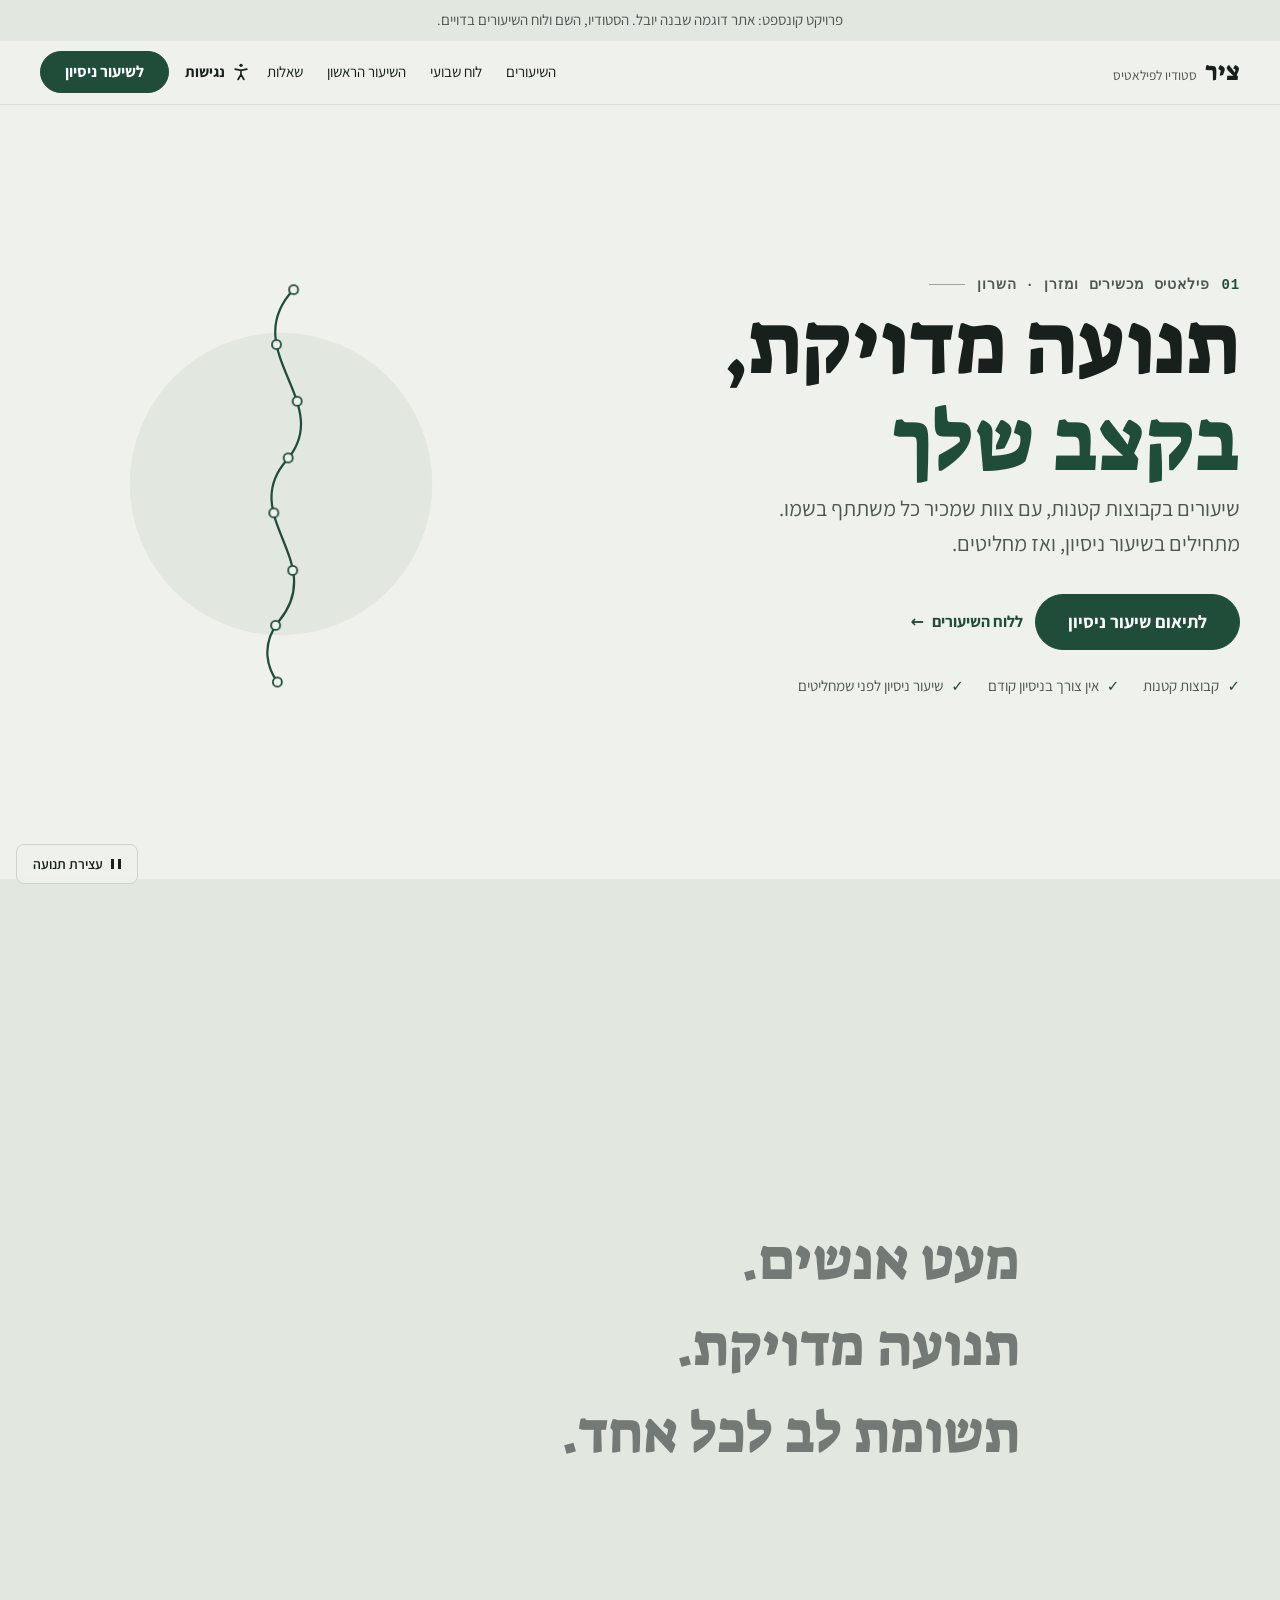
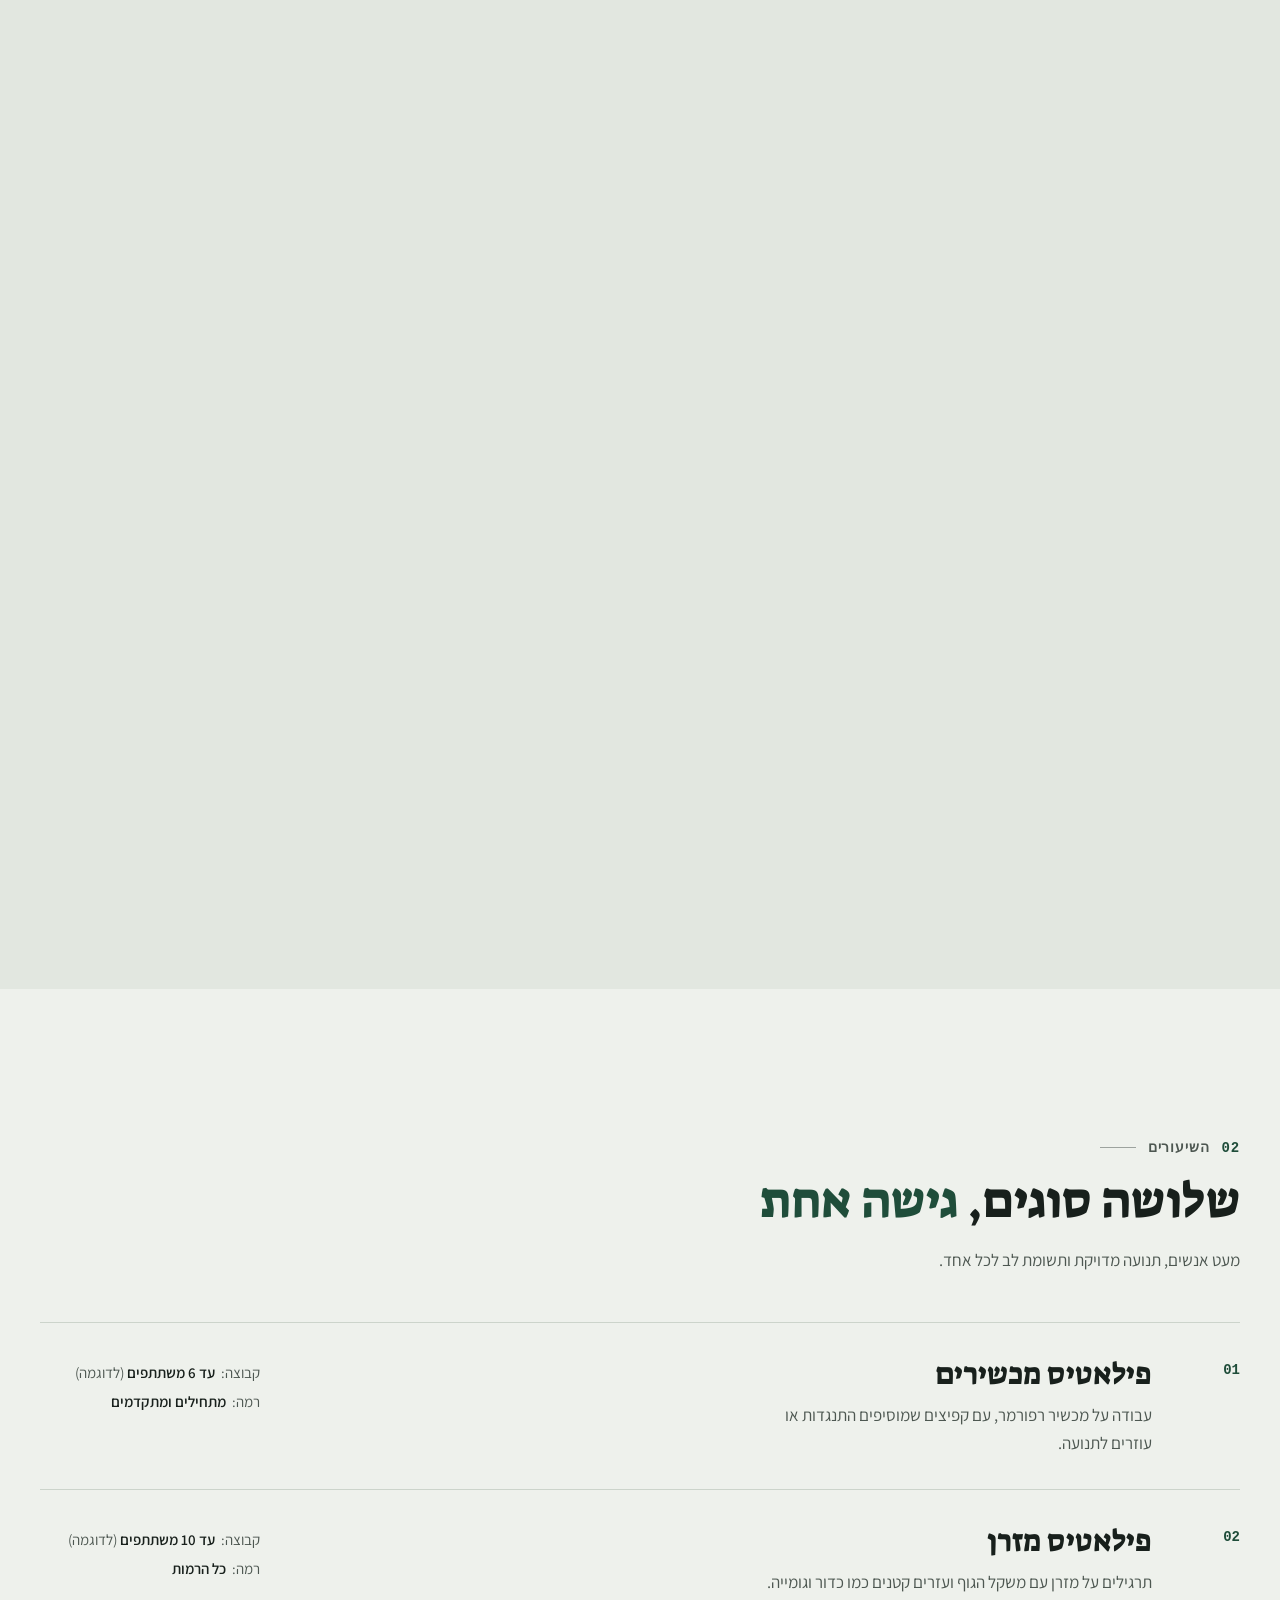
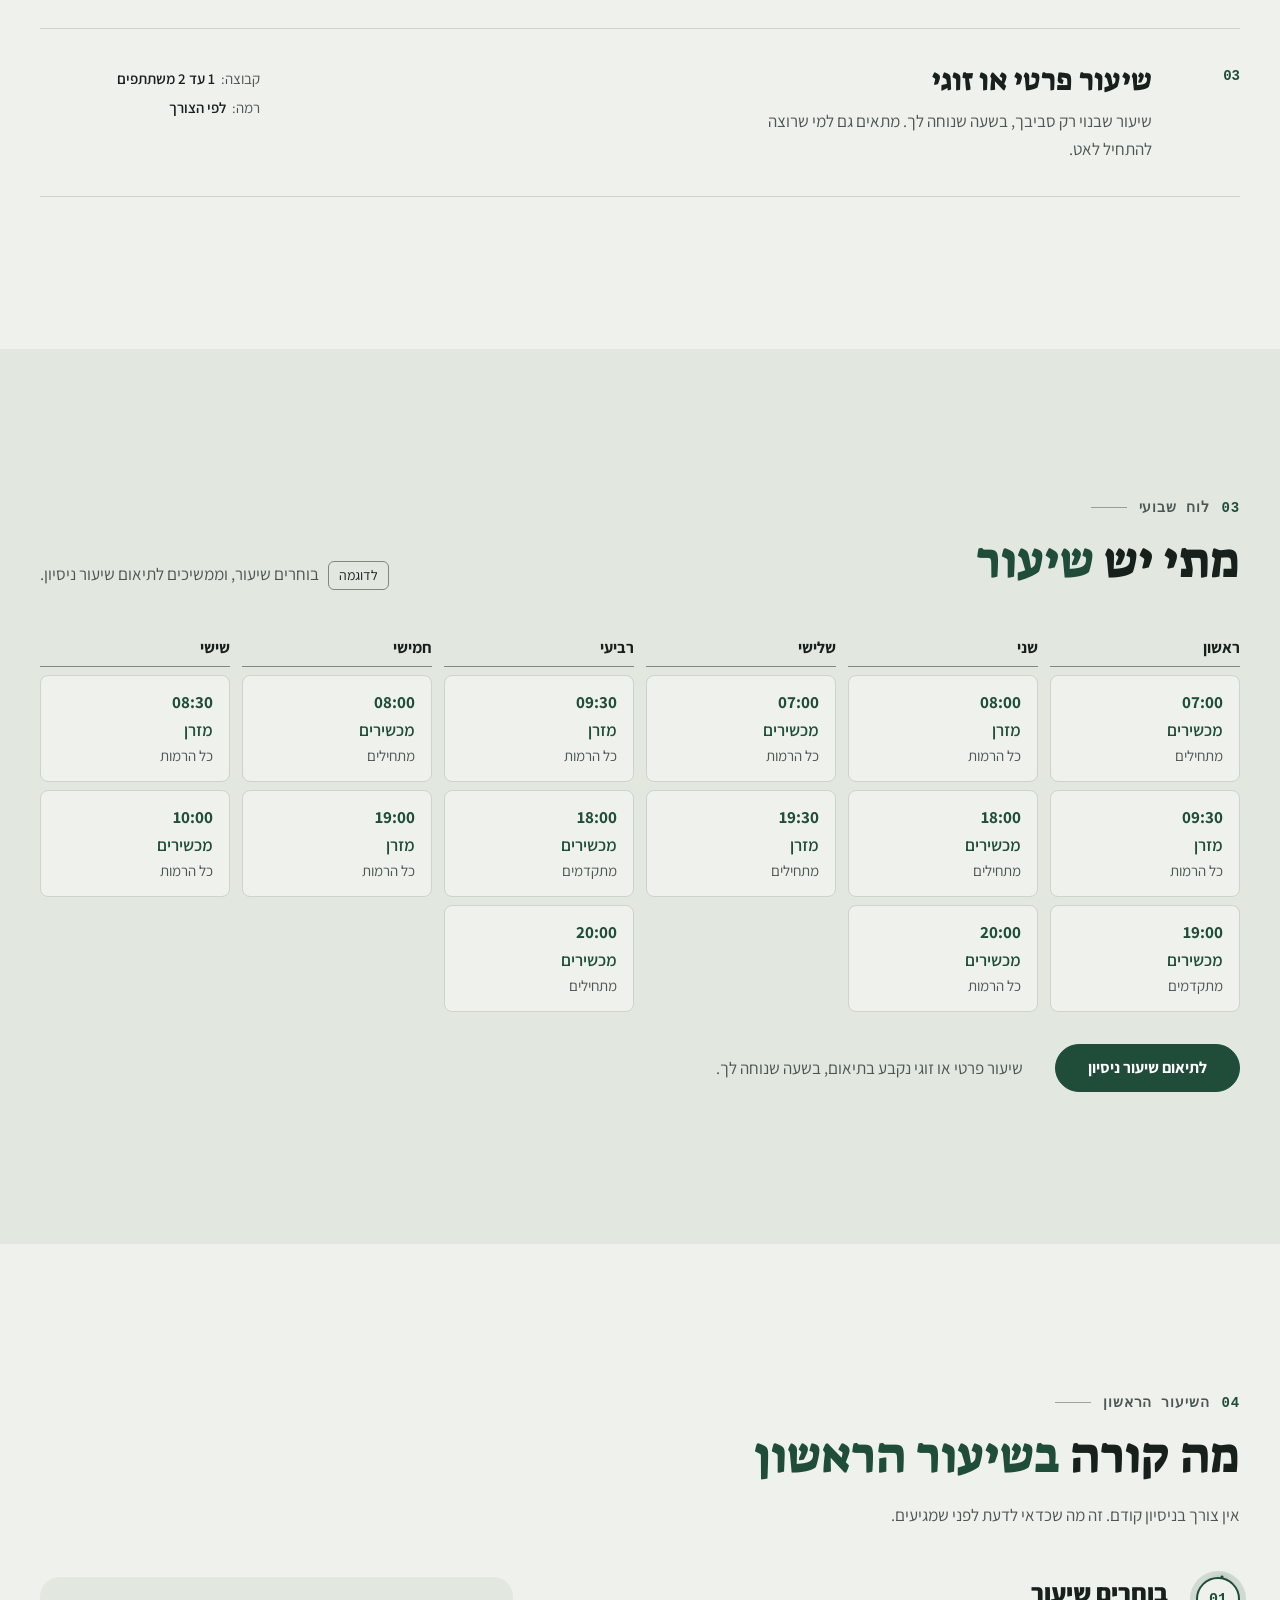
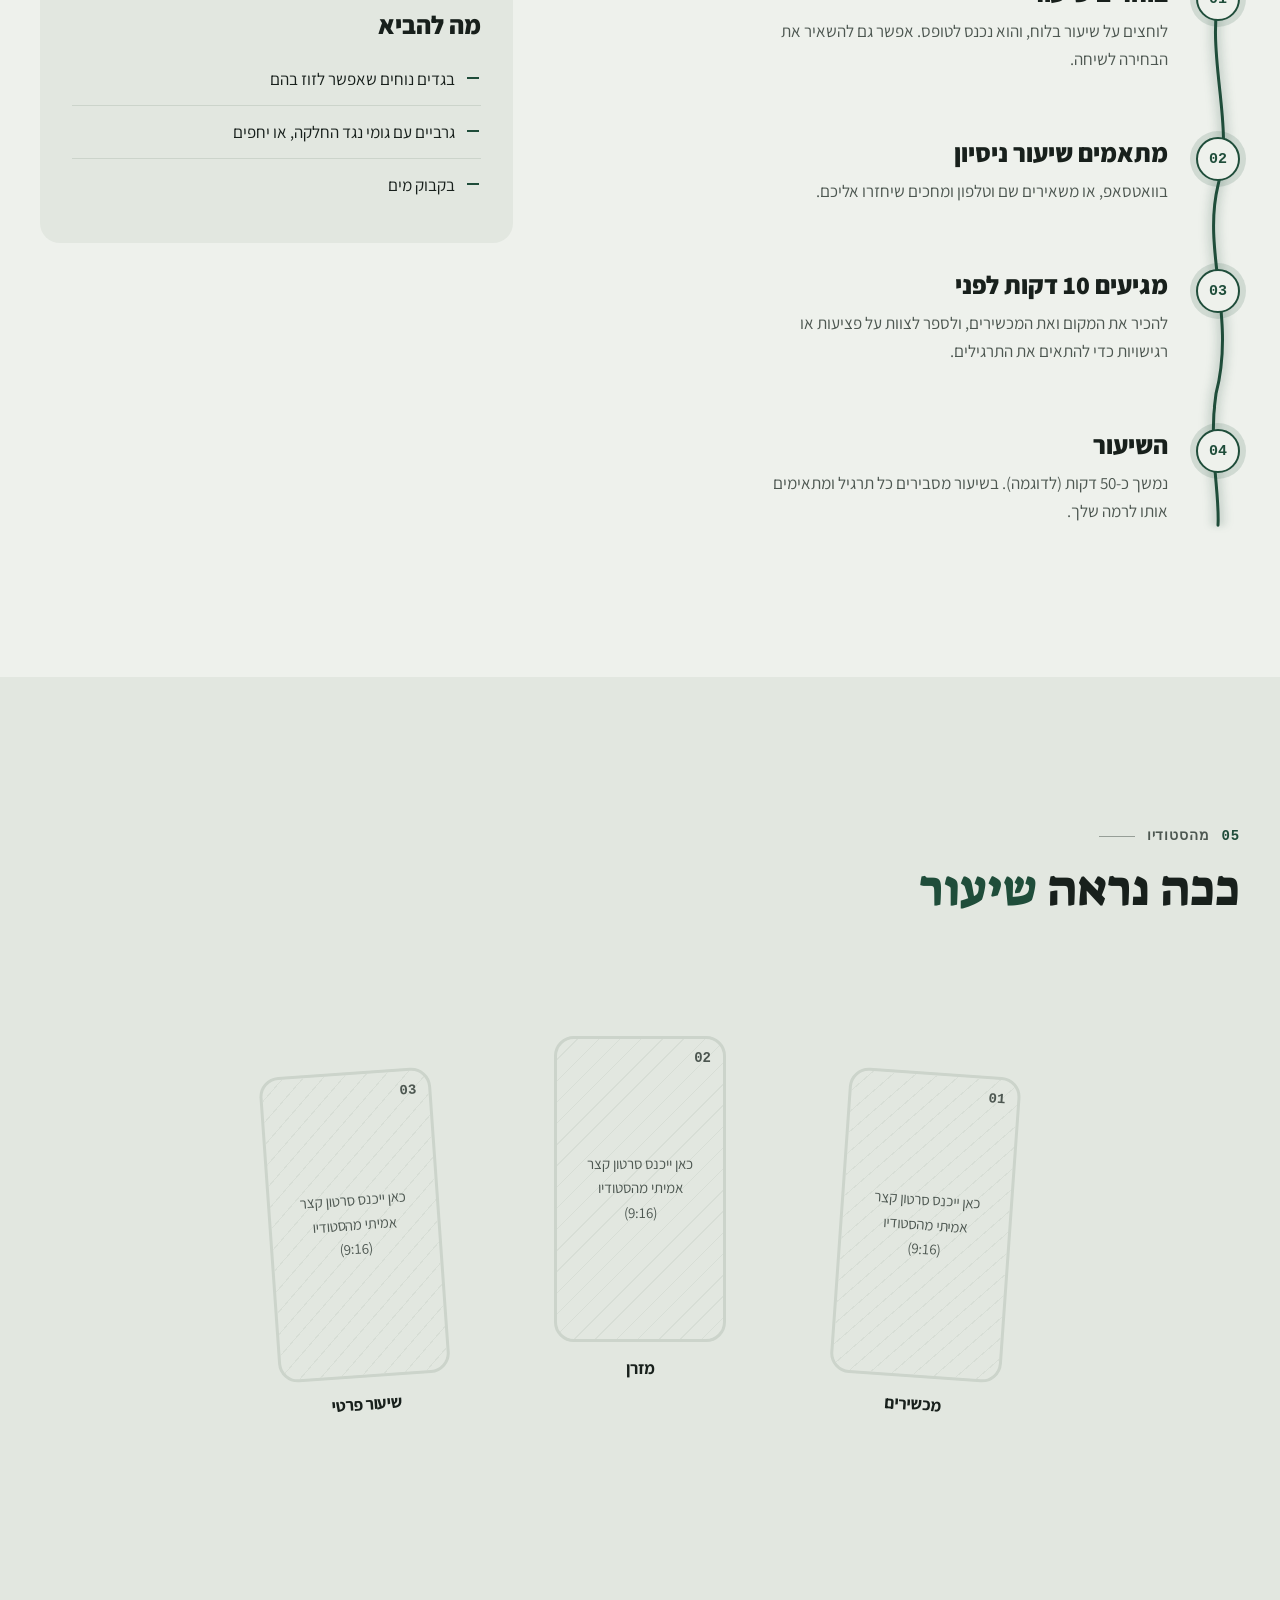
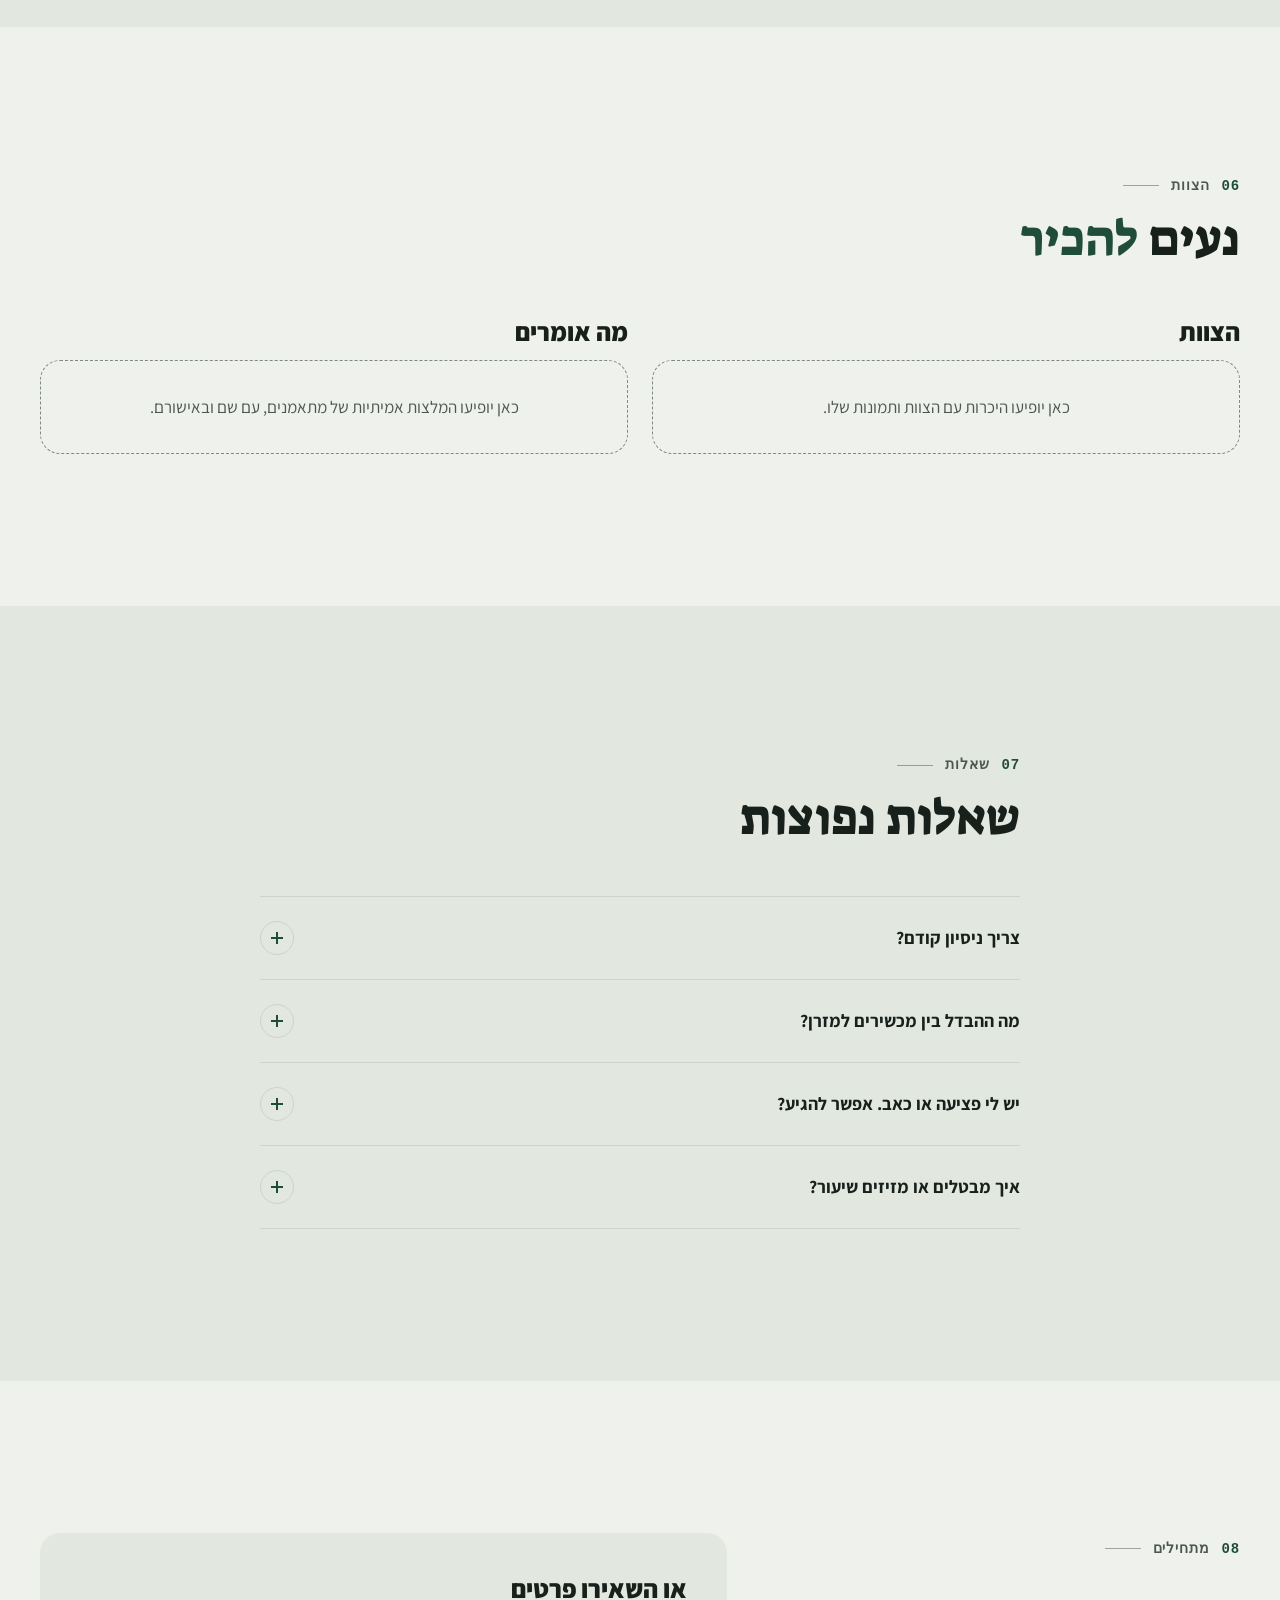
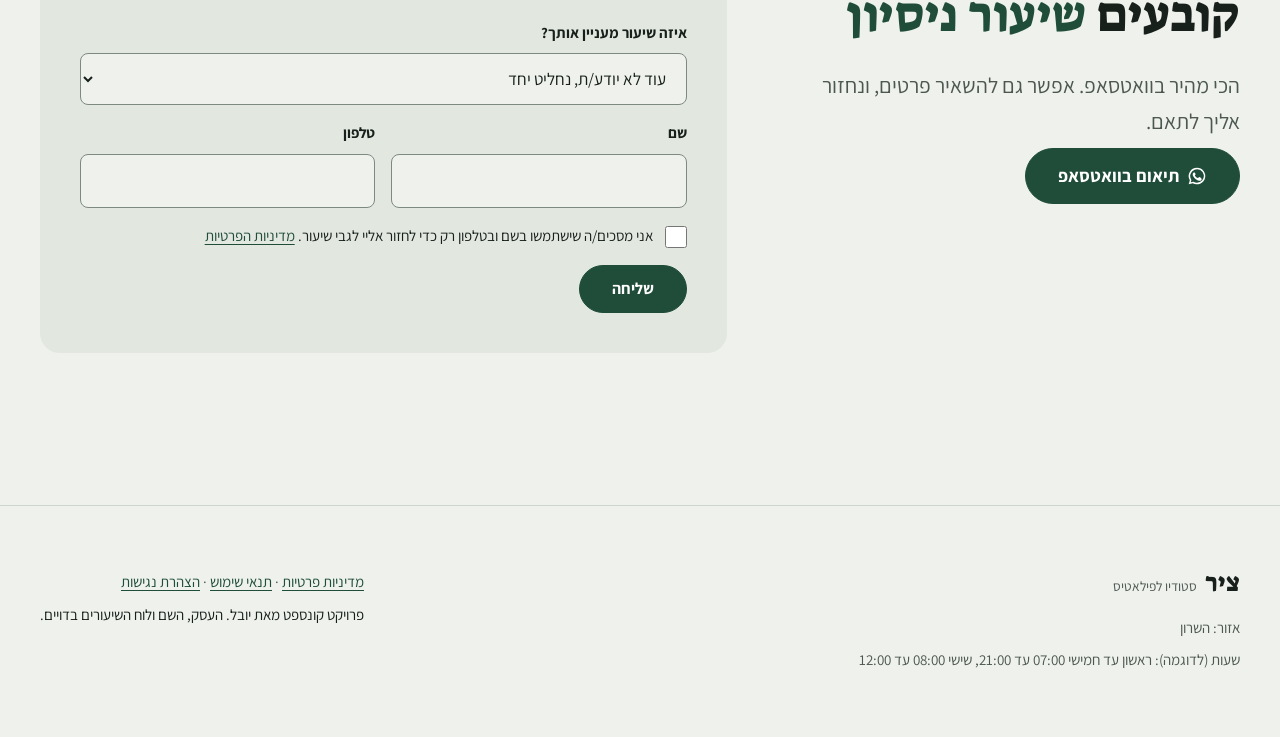
==== commit 4f965b4f: "קישור "נגישות" גלוי בכותרת העליונה, ועדכון webit.css מהערכה Co-Authored-By: Claude Opus 5.5 <noreply" ====
--- a/index.html
+++ b/index.html
@@ -27,7 +27,10 @@
         <a href="#first">השיעור הראשון</a>
         <a href="#faq">שאלות</a>
       </nav>
-      <a class="btn btn--primary" href="#book">לשיעור ניסיון</a>
+      <div class="header-actions">
+        <a class="header-link" href="accessibility.html"><svg viewBox="0 0 24 24" aria-hidden="true"><circle cx="12" cy="4" r="2" fill="currentColor"/><path fill="none" stroke="currentColor" stroke-width="2" stroke-linecap="round" d="M5 8.5l7 1.5 7-1.5M12 10v5m0 0l-3.5 6m3.5-6l3.5 6"/></svg><span>נגישות</span></a>
+        <a class="btn btn--primary" href="#book">לשיעור ניסיון</a>
+      </div>
     </div>
   </header>
 
--- a/webit.css
+++ b/webit.css
@@ -216,7 +216,7 @@
 /* שורות שנדלקות לפי ההתקדמות. כל שורה מקבלת --i (0,1,2) ו---n (סה"כ) */
 .wm-js .scene .reveal-line {
   --_on: clamp(0, (var(--p) * var(--n) - var(--i)) * 1.6, 1);
-  opacity: calc(0.18 + 0.82 * var(--_on));
+  opacity: calc(0.55 + 0.45 * var(--_on)); /* מינימום 0.55: גם שורה עמומה עוברת 4.5:1 (axe) */
   translate: 0 calc((1 - var(--_on)) * 18px);
 }
 .wm-js .scene .reveal-line em { color: color-mix(in srgb, var(--brand-text) calc(var(--_on) * 100%), var(--text)); }
@@ -253,6 +253,35 @@
 .card--featured { border-color: var(--brand); box-shadow: var(--glow); }
 .cards { display: grid; gap: var(--s-5); }
 @media (min-width: 900px) { .cards { grid-template-columns: repeat(3, 1fr); } }
+
+/* רשימת הצעה (מסלולים, חבילות): שורות עריכה במקום שלוש קופסאות זהות.
+   מספר, שם גדול, תיאור, מה כלול, ובצד המחיר וקישור לפרטים. בריחוף קו בצבע המותג נמתח לצד השורה. */
+.offers { list-style: none; margin: 0; padding: 0; border-top: 1px solid var(--line); counter-reset: offer; }
+.offer { position: relative; display: grid; gap: var(--s-4); padding: var(--s-6) 0; border-bottom: 1px solid var(--line); }
+.offer::before { content: ""; position: absolute; inset-block: -1px; inset-inline-start: -12px; width: 3px; background: var(--brand);
+  scale: 1 0; transform-origin: top; transition: scale var(--t-3) var(--ease); }
+.offer:hover::before, .offer:focus-within::before { scale: 1 1; }
+.offer__num { font: 700 var(--fs-label)/1 ui-monospace, Menlo, monospace; color: var(--brand-text); letter-spacing: 0.06em; }
+.offer__title { font: 900 clamp(1.9rem, 4vw, 3rem)/1 var(--font-display); font-stretch: var(--display-stretch); letter-spacing: var(--track-display); transition: translate var(--t-2) var(--ease); }
+.offer:hover .offer__title { translate: calc(-1 * var(--s-2)) 0; }
+.offer__desc { color: var(--muted); margin-top: var(--s-3); max-width: 44ch; }
+.offer__incl { list-style: none; margin: 0; padding: 0; display: grid; gap: var(--s-2); font-size: var(--fs-small); }
+.offer__incl li { display: flex; gap: var(--s-2); align-items: baseline; }
+.offer__incl li::before { content: ""; width: 6px; height: 6px; border-radius: 50%; background: var(--brand); flex: none; translate: 0 -2px; }
+.offer__side { display: flex; align-items: center; justify-content: space-between; gap: var(--s-4); }
+.offer__price { font-weight: 800; font-size: 1.125rem; }
+.offer__price small { display: block; color: var(--muted); font-weight: 500; font-size: var(--fs-label); margin-top: 2px; }
+.offer__cta { display: inline-flex; align-items: center; gap: var(--s-2); min-height: 44px; padding: 0 var(--s-4); border: 1.5px solid var(--line); border-radius: var(--r-sm);
+  font-weight: 700; text-decoration: none; white-space: nowrap; transition: border-color var(--t-1), background var(--t-1), color var(--t-1); }
+.offer__cta span { transition: translate var(--t-2) var(--ease); }
+.offer:hover .offer__cta { background: var(--brand); border-color: var(--brand); color: var(--brand-ink); }
+.offer:hover .offer__cta span { translate: -4px 0; }
+@media (min-width: 900px) {
+  .offer { grid-template-columns: 64px minmax(0, 1.5fr) minmax(0, 1fr) 210px; align-items: start; gap: var(--s-6); padding-block: var(--s-7); }
+  .offer__num { padding-top: 0.9em; }
+  .offer__side { flex-direction: column; align-items: stretch; text-align: start; }
+  .offer__cta { justify-content: space-between; }
+}
 
 /* ---------- 12. שלישיית מדיה (9:16) ----------
    שלושה כרטיסים ממוספרים, האמצעי מורם והצדדיים מוטים. במובייל: גלילה הצידה עם snap. */
@@ -309,7 +338,11 @@
 .faq details { border-bottom: 1px solid var(--line); }
 .faq summary { list-style: none; cursor: pointer; display: flex; justify-content: space-between; align-items: center; gap: var(--s-4); padding: var(--s-5) 0; font-weight: 700; font-size: 1.125rem; }
 .faq summary::-webkit-details-marker { display: none; }
-.faq summary::after { content: "+"; flex: none; width: 32px; height: 32px; display: grid; place-items: center; border-radius: 50%; border: 1.5px solid var(--line); color: var(--brand-text); font-weight: 400; font-size: 1.4rem; transition: rotate var(--t-2) var(--ease); }
+/* הפלוס מצויר ב-CSS ולא כתו, כדי שיהיה בדיוק במרכז העיגול בכל גופן */
+.faq summary::after { content: ""; flex: none; width: 34px; height: 34px; border-radius: 50%; border: 1.5px solid var(--line);
+  background: linear-gradient(var(--brand-text), var(--brand-text)) center / 12px 2px no-repeat, linear-gradient(var(--brand-text), var(--brand-text)) center / 2px 12px no-repeat;
+  transition: rotate var(--t-2) var(--ease), border-color var(--t-2); }
+.faq summary:hover::after { border-color: var(--brand); }
 .faq details[open] summary::after { rotate: 45deg; }
 .faq details p { color: var(--muted); padding-bottom: var(--s-5); max-width: 60ch; }
 
@@ -400,8 +433,9 @@
 .fx-branches li { padding: var(--s-2) var(--s-4); border: 1px solid var(--line); border-radius: var(--r-sm); background: var(--surface); font-weight: 700; font-size: var(--fs-small); }
 .fx-branches.is-built { position: relative; height: clamp(420px, 52vw, 560px); }
 .fx-branches.is-built ul { position: absolute; inset: 0; display: block; }
-.fx-branches.is-built li { position: absolute; left: var(--x); top: var(--y); translate: -50% 0; white-space: nowrap; opacity: 0.25; scale: 0.92;
+.fx-branches.is-built li { position: absolute; left: var(--x); top: var(--y); translate: -50% 0; white-space: nowrap; opacity: 0.6; scale: 0.92; /* 0.6: התווית קריאה גם לפני שהקו מגיע */
   transition: opacity var(--t-2), scale var(--t-2) var(--ease), border-color var(--t-2), box-shadow var(--t-2); }
+@media (max-width: 639.98px) { .fx-branches.is-built li { white-space: normal; width: max-content; max-width: 46%; text-align: center; line-height: 1.3; } }
 .fx-branches.is-built li.is-on { opacity: 1; scale: 1; border-color: var(--brand); box-shadow: var(--glow); }
 .fx-branches__svg { position: absolute; inset: 0; width: 100%; height: 100%; overflow: visible; }
 .fx-branches__svg path { fill: none; stroke: var(--brand); stroke-width: 2.5; stroke-linecap: round; stroke-dasharray: 1; stroke-dashoffset: 1;
@@ -445,3 +479,24 @@
   .fx-tunnel__front { --_in: 1; }
   .fx-tunnel__head { position: static; margin-bottom: var(--s-6); }
 }
+
+/* ---------- 23. עמודי חובה (נגישות, פרטיות, תנאים) ---------- */
+.legal { padding-block: var(--s-8) var(--s-9); }
+.legal h1 { font-size: var(--fs-h2); line-height: var(--lh-head); margin-bottom: var(--s-5); }
+.legal h2 { font: 800 var(--fs-h3)/1.3 var(--font-body); letter-spacing: 0; margin: var(--s-7) 0 var(--s-3); }
+.legal p, .legal li { color: var(--muted); max-width: 68ch; }
+.legal p + p { margin-top: var(--s-3); }
+.legal ul { padding-inline-start: 1.2em; display: grid; gap: var(--s-2); margin: var(--s-3) 0; }
+.legal a { color: var(--brand-text); }
+.legal .todo { color: var(--text); background: color-mix(in srgb, var(--brand) 14%, transparent); padding: 0 4px; border-radius: 4px; }
+.legal__updated { font-size: var(--fs-small); margin-top: var(--s-7); }
+.back-link { font-weight: 700; text-decoration: none; display: inline-flex; gap: var(--s-2); align-items: center; }
+.back-link::before { content: "→"; }
+.site-footer nav a { color: var(--text); text-underline-offset: 3px; }
+/* קישור נגישות גלוי בכותרת העליונה (חובה בכל אתר) */
+.header-actions { display: flex; align-items: center; gap: var(--s-4); }
+.header-link { display: inline-flex; align-items: center; gap: 6px; min-height: 44px; font-weight: 700; font-size: var(--fs-small); text-decoration: none; color: var(--text); }
+.header-link svg { width: 20px; height: 20px; flex: none; }
+.header-link:hover { color: var(--brand-text); }
+@media (max-width: 420px) { .header-actions { gap: var(--s-3); } .site-header .btn--primary { padding-inline: var(--s-4); } }
+.legal .concept-note { margin-bottom: var(--s-6); border-radius: var(--r-sm); }
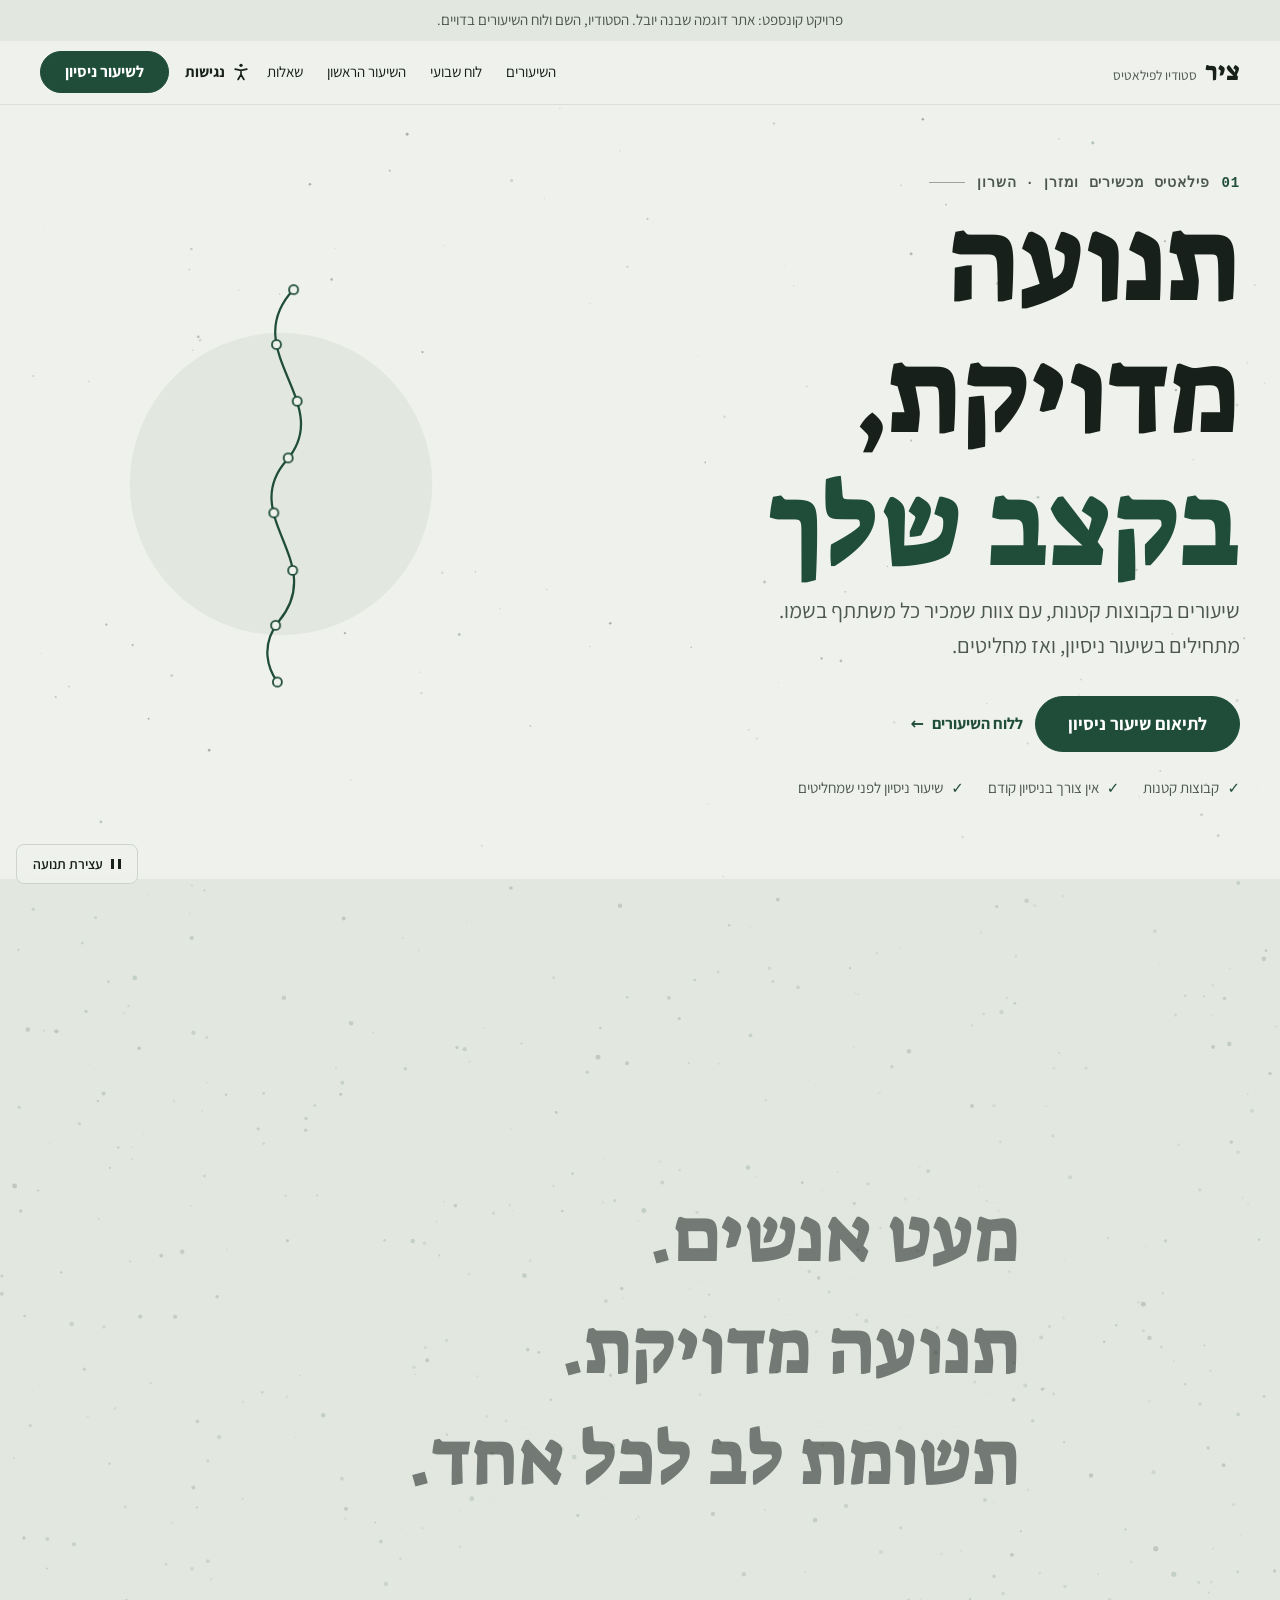
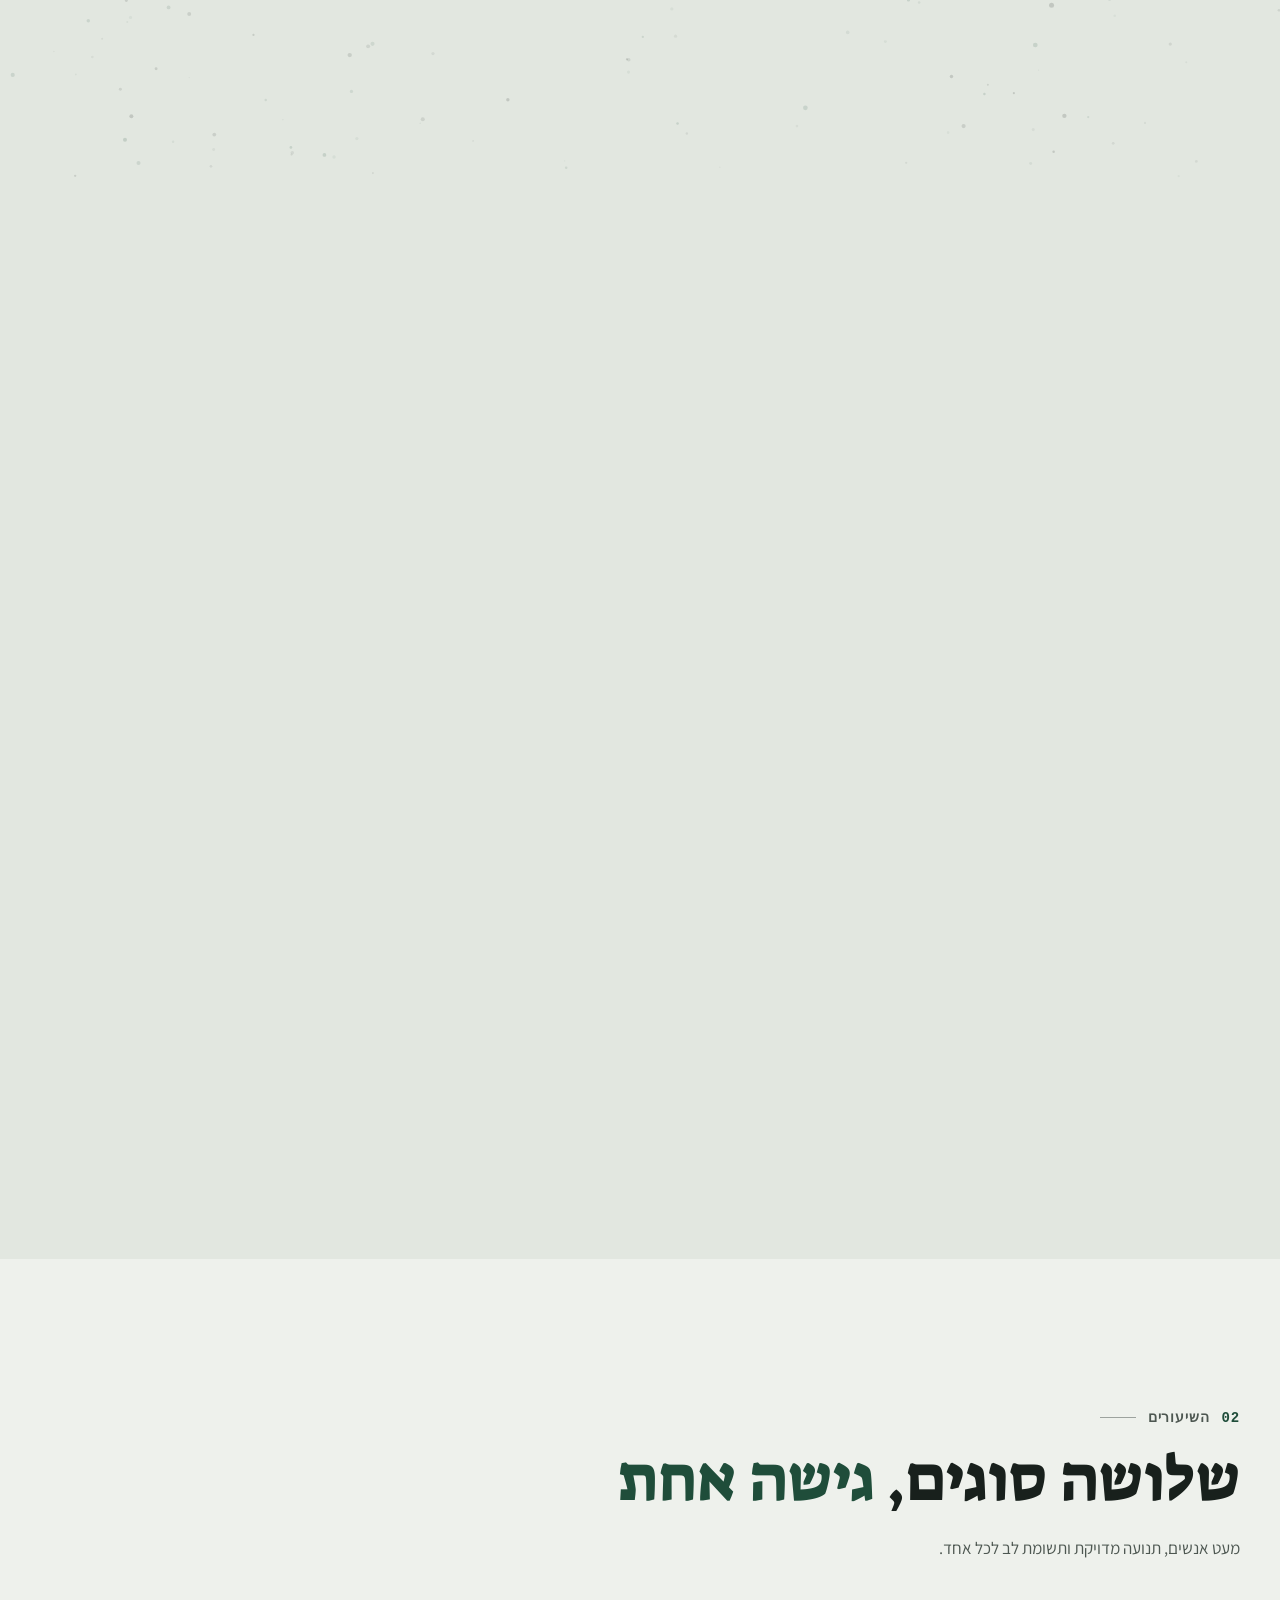
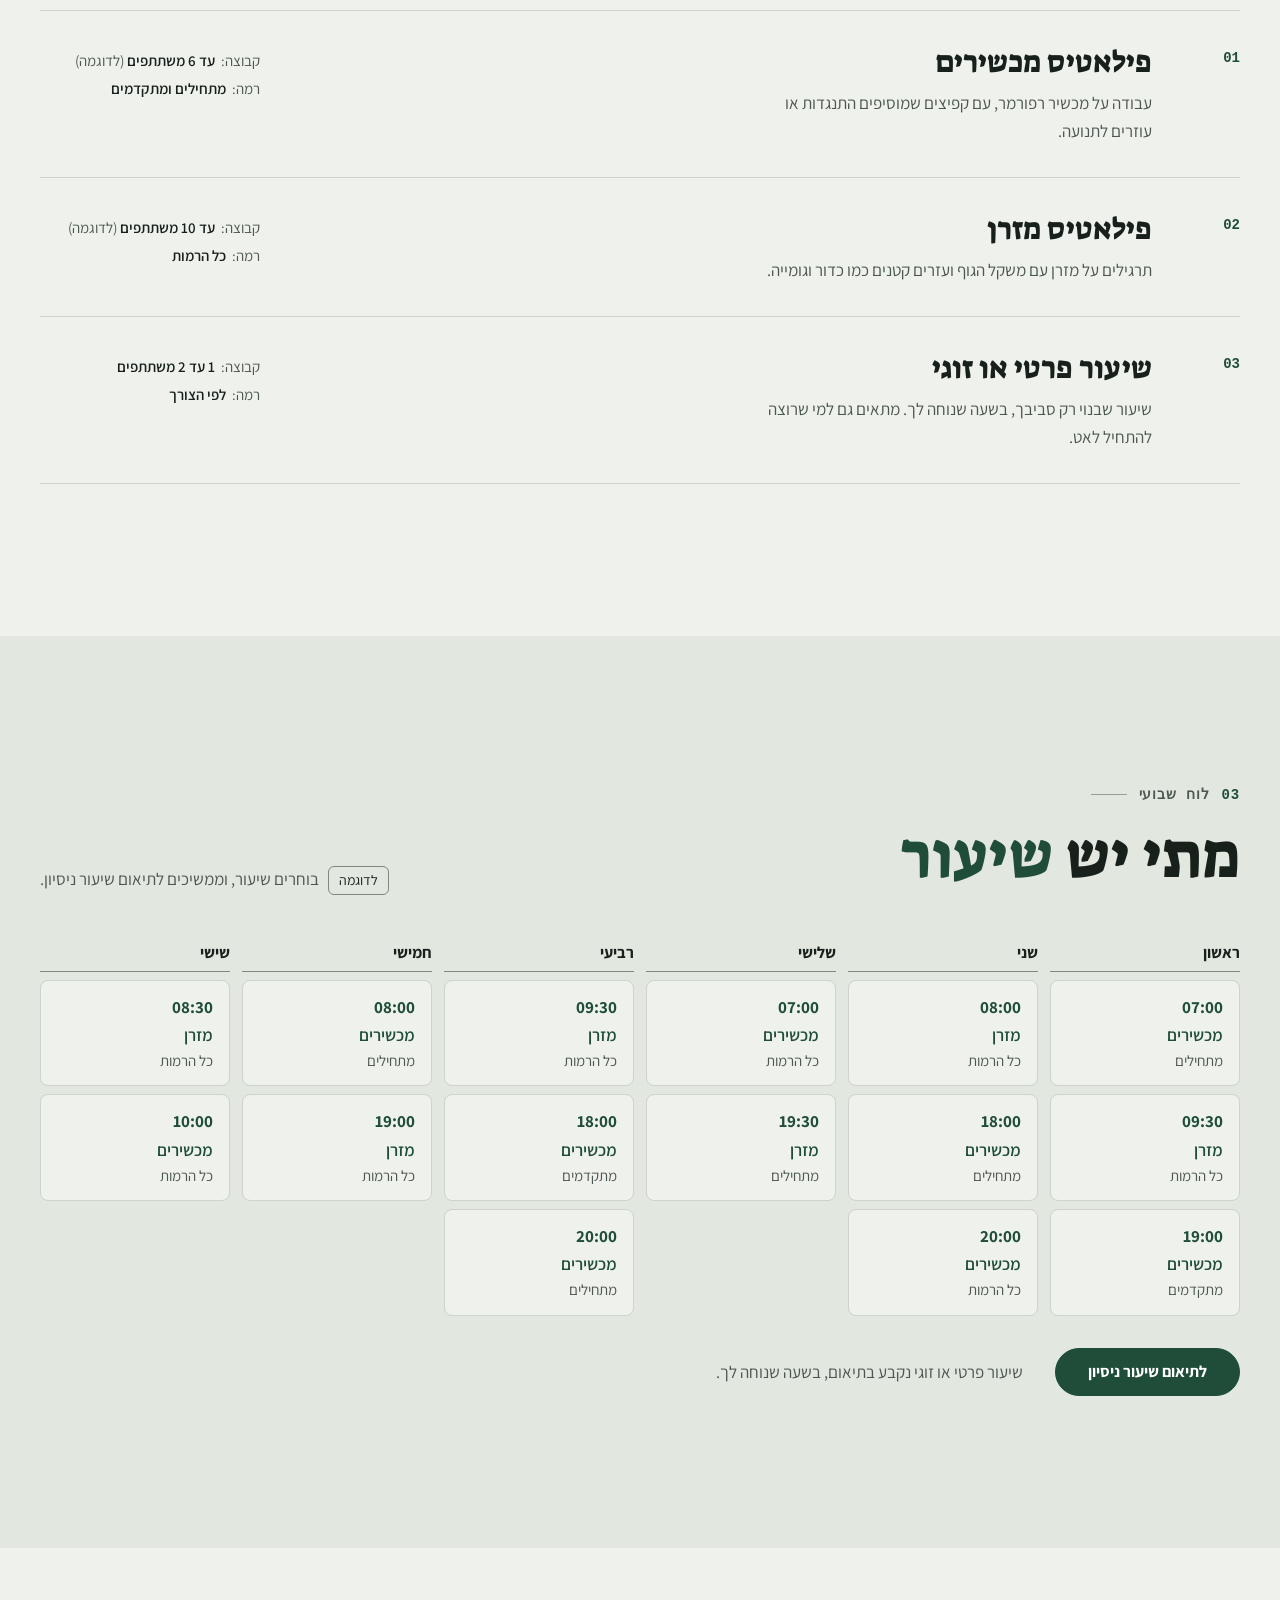
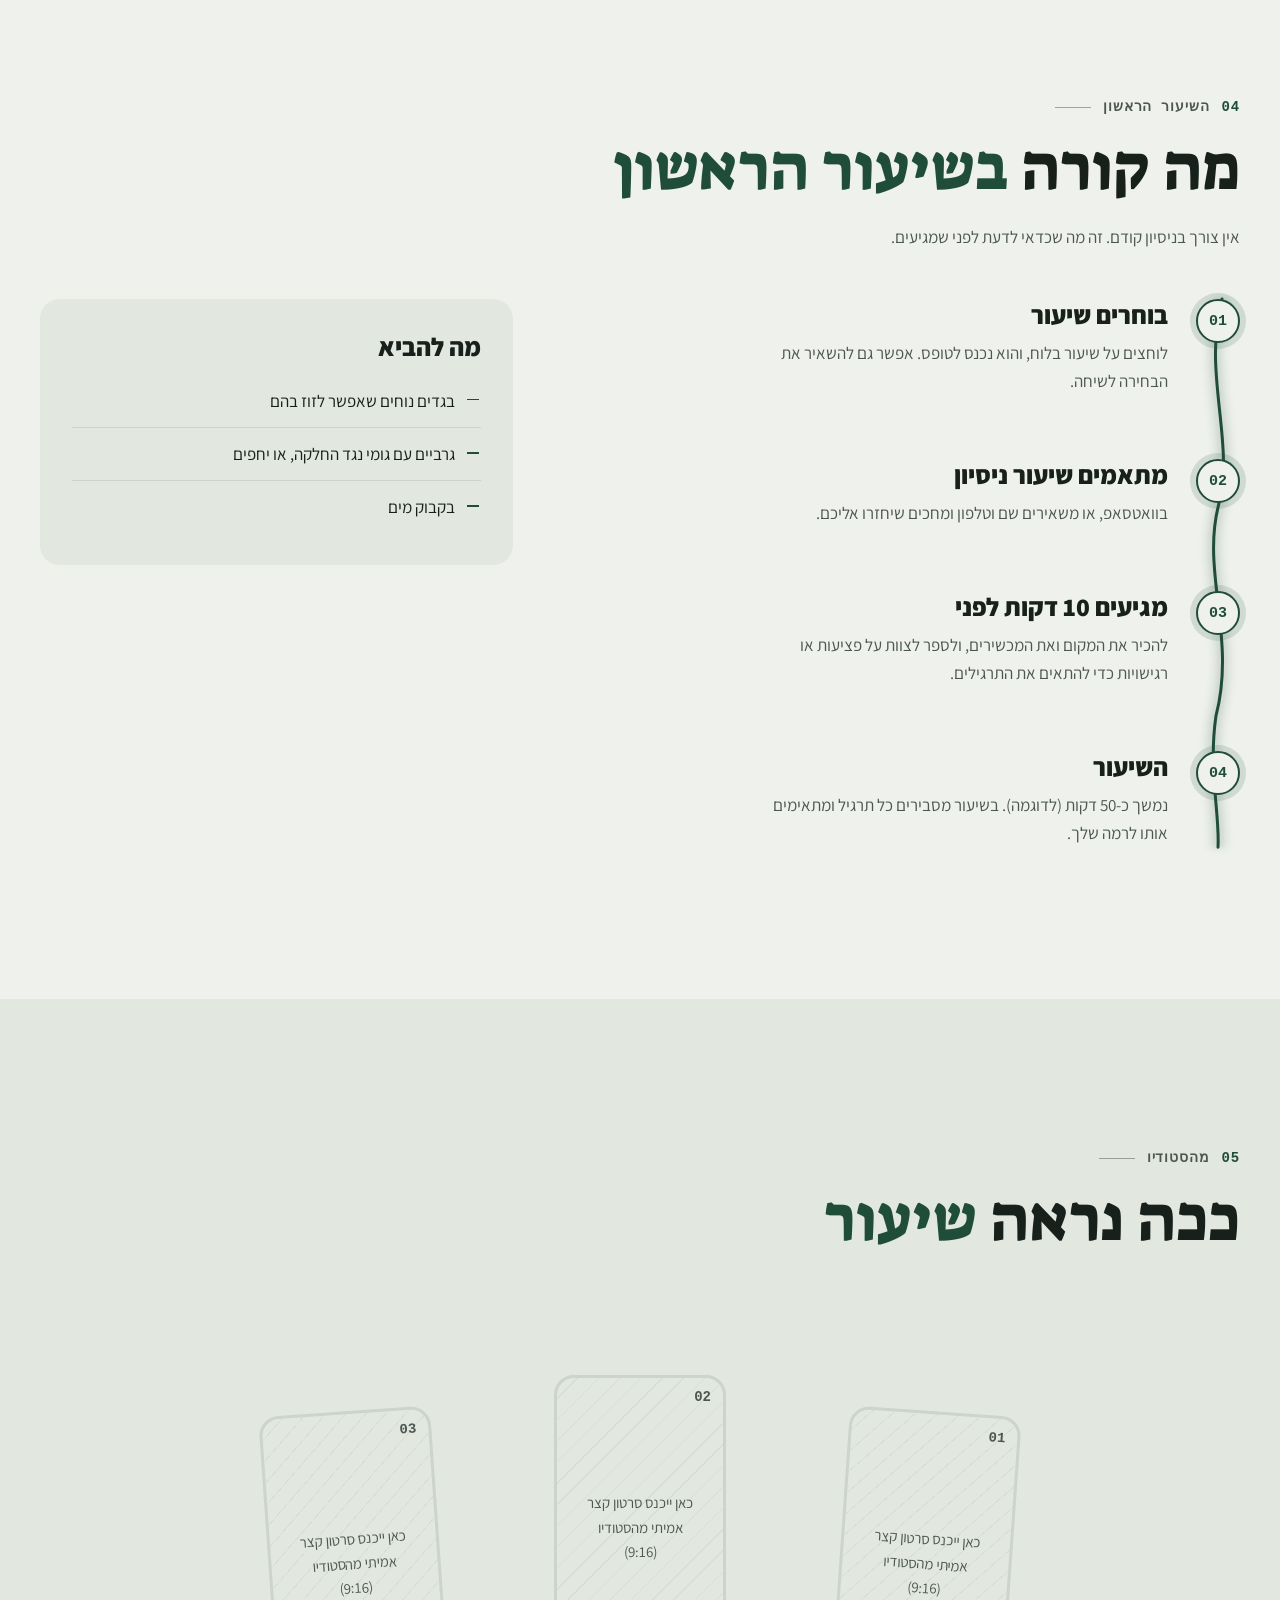
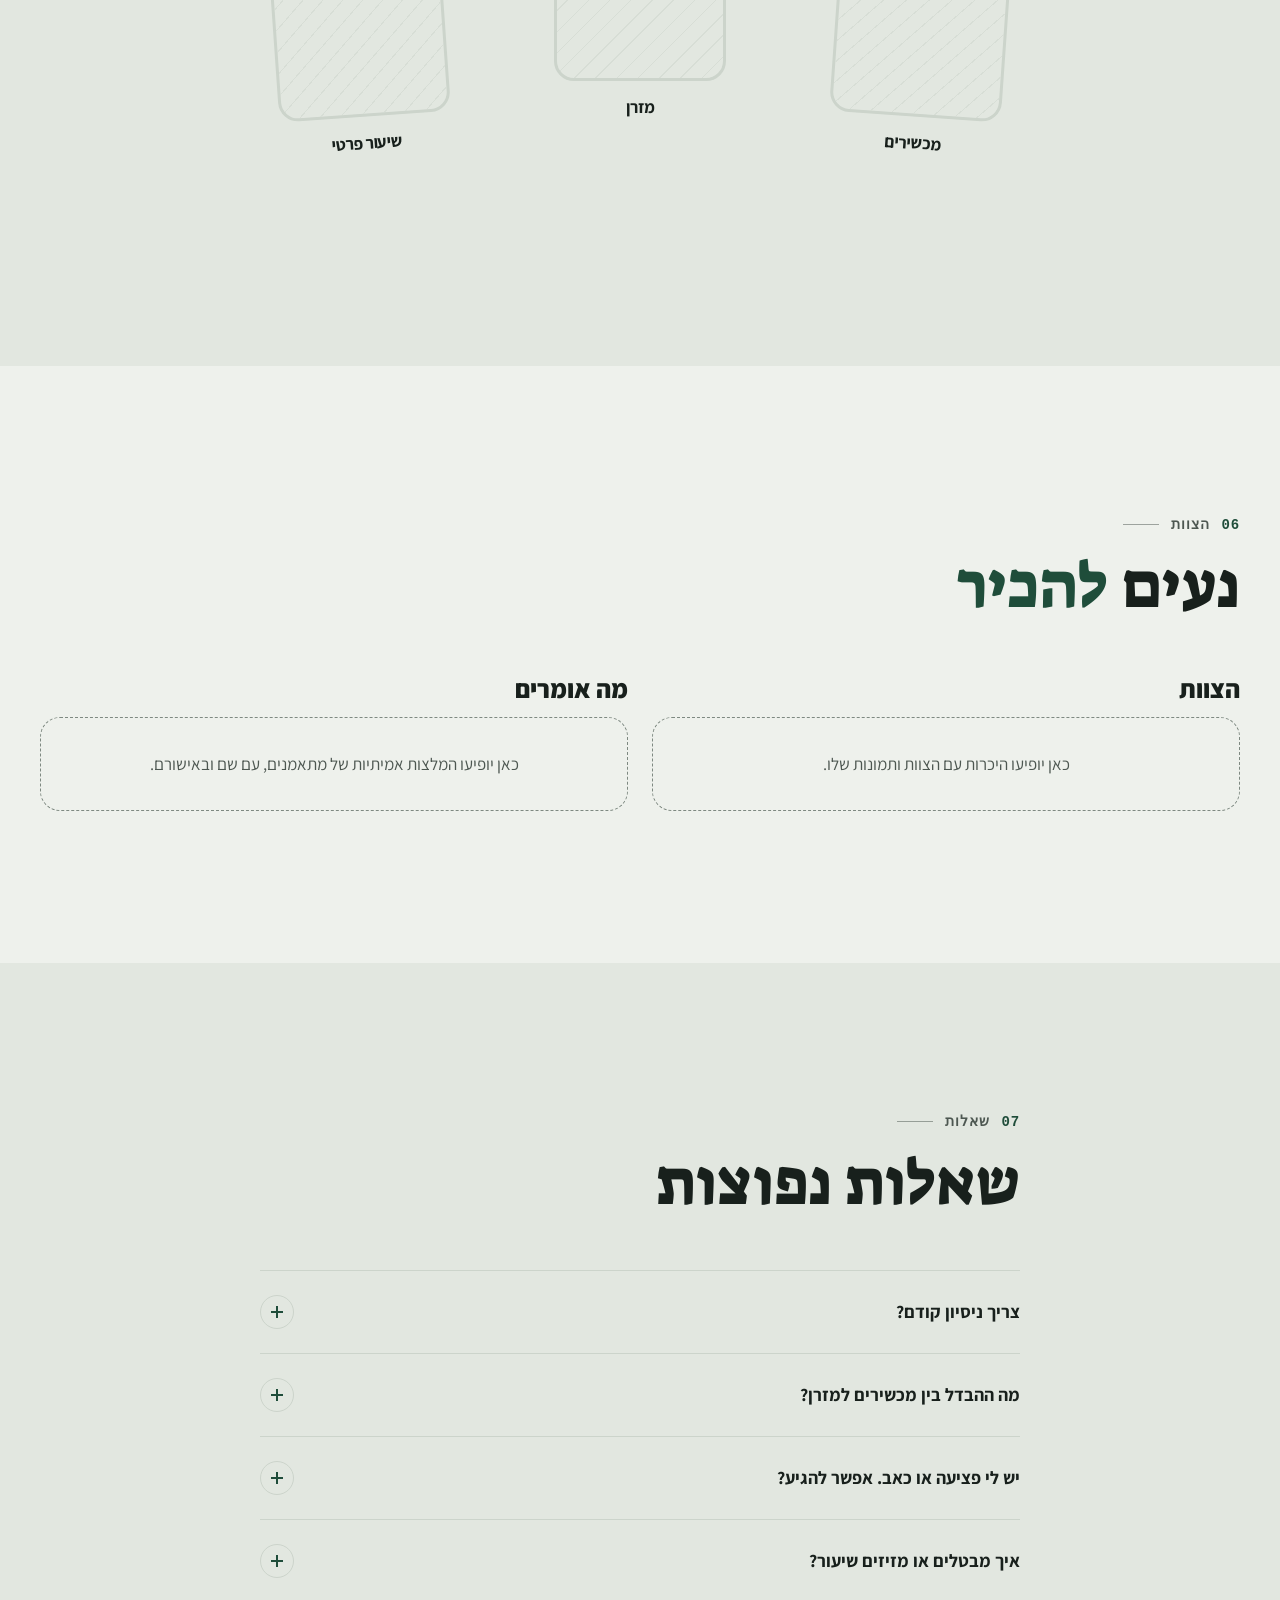
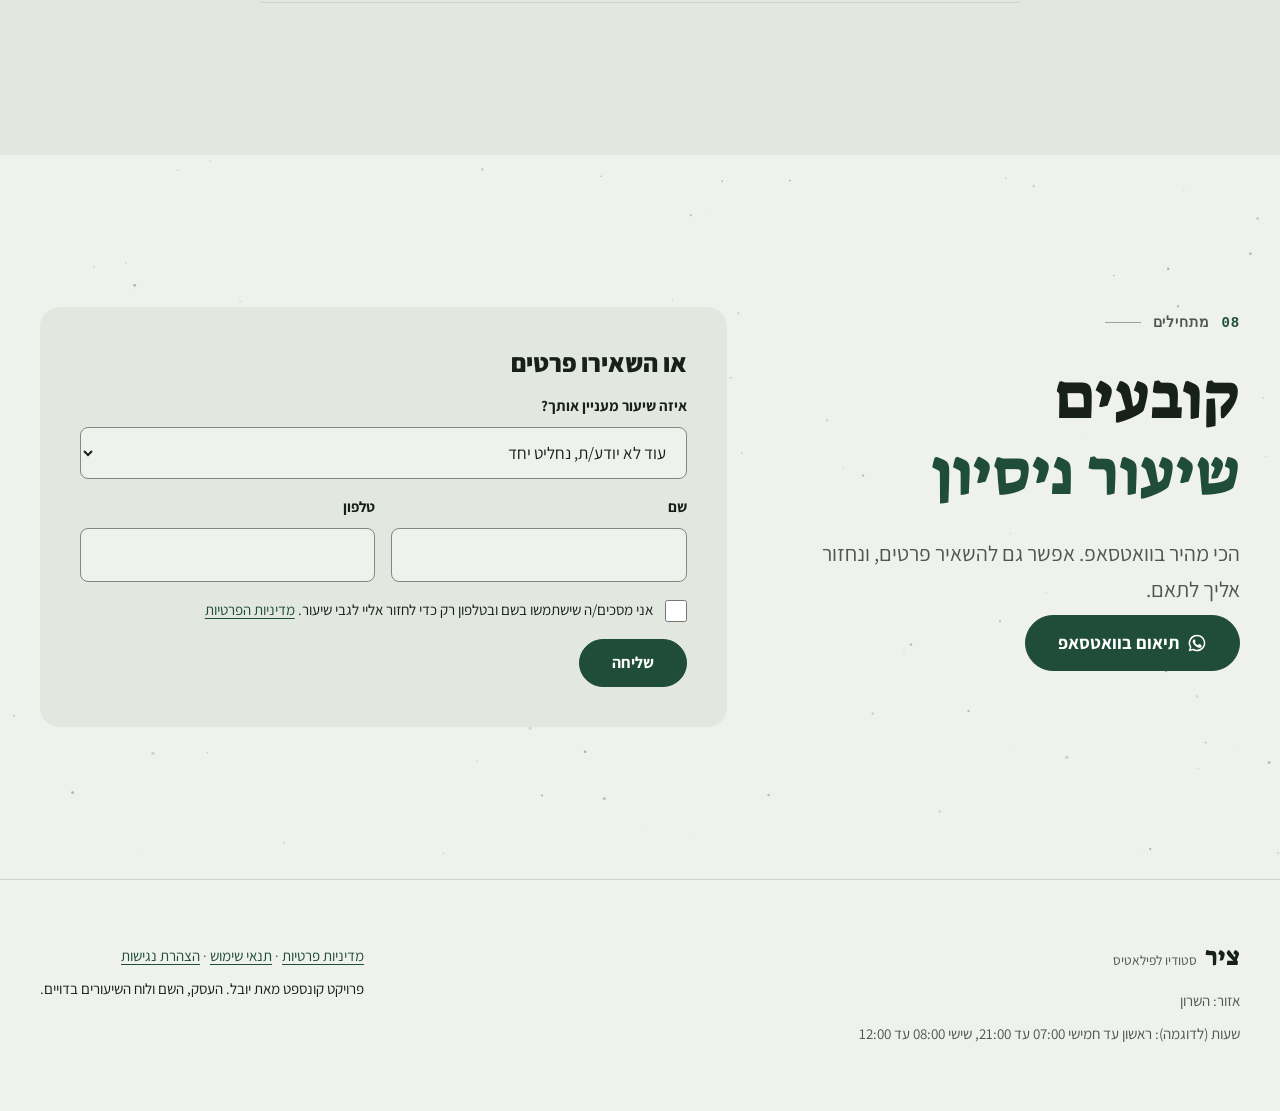
==== commit 5dd7be8c: "אפקטים רגועים (אבק וסליל), כותרות גדולות, עמודי חובה לפי תבניות המערכת Co-Authored-By: Claude Opus 5" ====
--- a/index.html
+++ b/index.html
@@ -12,6 +12,7 @@
   <link rel="stylesheet" href="site.css">
   <link rel="icon" href="favicon.svg" type="image/svg+xml">
   <script src="webit.js" defer></script>
+  <script src="webit-fx.js" defer></script>
   <script src="script.js" defer></script>
 </head>
 <body>
@@ -36,7 +37,8 @@
 
   <main id="main">
     <!-- 1. פתיח: מה זה, ופעולה אחת -->
-    <section class="hero intro" id="top" data-cta-hide>
+    <section class="hero intro fx-host" id="top" data-cta-hide>
+      <canvas class="fx-layer fx-calm" data-fx="dust"></canvas>
       <div class="wrap grid">
         <div class="col-7">
           <p class="eyebrow" data-intro><b>01</b> פילאטיס מכשירים ומזרן · השרון</p>
@@ -66,6 +68,7 @@
     <!-- 2. סצנה נעוצה: הגישה של הסטודיו בשלוש שורות -->
     <section class="scene" data-scene aria-label="הגישה של הסטודיו">
       <div class="scene__stage">
+        <canvas class="fx-layer fx-calm" data-fx="helix"></canvas>
         <div class="wrap--narrow">
           <p class="statement hl">
             <span class="line reveal-line n3">מעט <em>אנשים.</em></span>
@@ -293,7 +296,8 @@
     </section>
 
     <!-- 9. סיום: וואטסאפ או טופס קצר -->
-    <section class="section book" id="book" aria-labelledby="book-title" data-cta-hide>
+    <section class="section book fx-host" id="book" aria-labelledby="book-title" data-cta-hide>
+      <canvas class="fx-layer fx-calm" data-fx="dust"></canvas>
       <div class="wrap grid">
         <div class="col-5 stack" data-reveal>
           <p class="eyebrow"><b>08</b> מתחילים</p>
--- a/site.css
+++ b/site.css
@@ -19,9 +19,9 @@
   --display-stretch: 100%;
   --font-body: "Assistant", system-ui, sans-serif;
 
-  /* פילאטיס הוא קהל שקט: כותרות קטנות יותר מהפוסטר של המערכת, ומרווח שורות שמתאים לסריפים */
-  --fs-hero: clamp(2.5rem, 7vw, 5.4rem);
-  --fs-h2: clamp(1.9rem, 4.2vw, 3.1rem);
+  /* כותרות גדולות כמו במערכת, עם מרווח שורות שמתאים לסריפים של Suez One */
+  --fs-hero: clamp(3rem, 9.5vw, 7.4rem);
+  --fs-h2: clamp(2.2rem, 5.2vw, 4rem);
   --lh-display: 1.12;
   --lh-head: 1.2;
   --track-display: 0;
@@ -88,9 +88,14 @@
 @keyframes spine-breathe { 0%, 100% { scale: 0.94; } 50% { scale: 1; } }
 .motion-off .spine .curve, .motion-off .spine .vert circle, .motion-off .spine .breath { animation: none; }
 
+/* ---------- אפקטים בגרסה רגועה ----------
+   על הרקע הבהיר החלקיקים כהים, אז הם שקופים יותר מאשר בערכה הכהה. אבק בפתיח ובסיום, סליל בסצנה (עמוד השדרה). */
+.fx-calm[data-fx="dust"] { opacity: 0.45; }
+.fx-calm[data-fx="helix"] { opacity: 0.55; }
+
 /* ---------- 2. סצנה: שלוש שורות שנדלקות לאט ---------- */
-.scene { --scene-len: 190vh; background: var(--bg-2); }
-.statement { font-family: var(--font-display); font-size: clamp(1.8rem, 5vw, 3.6rem); line-height: 1.3; text-shadow: none; }
+.scene { --scene-len: 220vh; background: var(--bg-2); }
+.statement { font-family: var(--font-display); font-size: clamp(2.2rem, 6.4vw, 4.8rem); line-height: 1.25; text-shadow: 0 2px 24px var(--bg-2); }
 .statement .line + .line { margin-top: 0.2em; }
 
 /* ---------- כותרות סקשן ---------- */
@@ -213,11 +218,3 @@
 .dialog::backdrop { background: rgb(24 32 28 / 0.45); }
 .dialog h2 { font-size: 1.6rem; }
 .dialog p { color: var(--muted); margin-block: var(--s-3) var(--s-5); }
-
-/* ---------- עמודים פנימיים ---------- */
-.page { padding-block: var(--s-8); }
-.page h1 { font-size: var(--fs-h2); line-height: var(--lh-head); margin-bottom: var(--s-4); }
-.page h2 { font-size: 1.4rem; margin-top: var(--s-6); margin-bottom: var(--s-2); }
-.page p + p { margin-top: var(--s-3); }
-.page ul { padding-inline-start: 22px; }
-.page li { margin-bottom: 6px; }
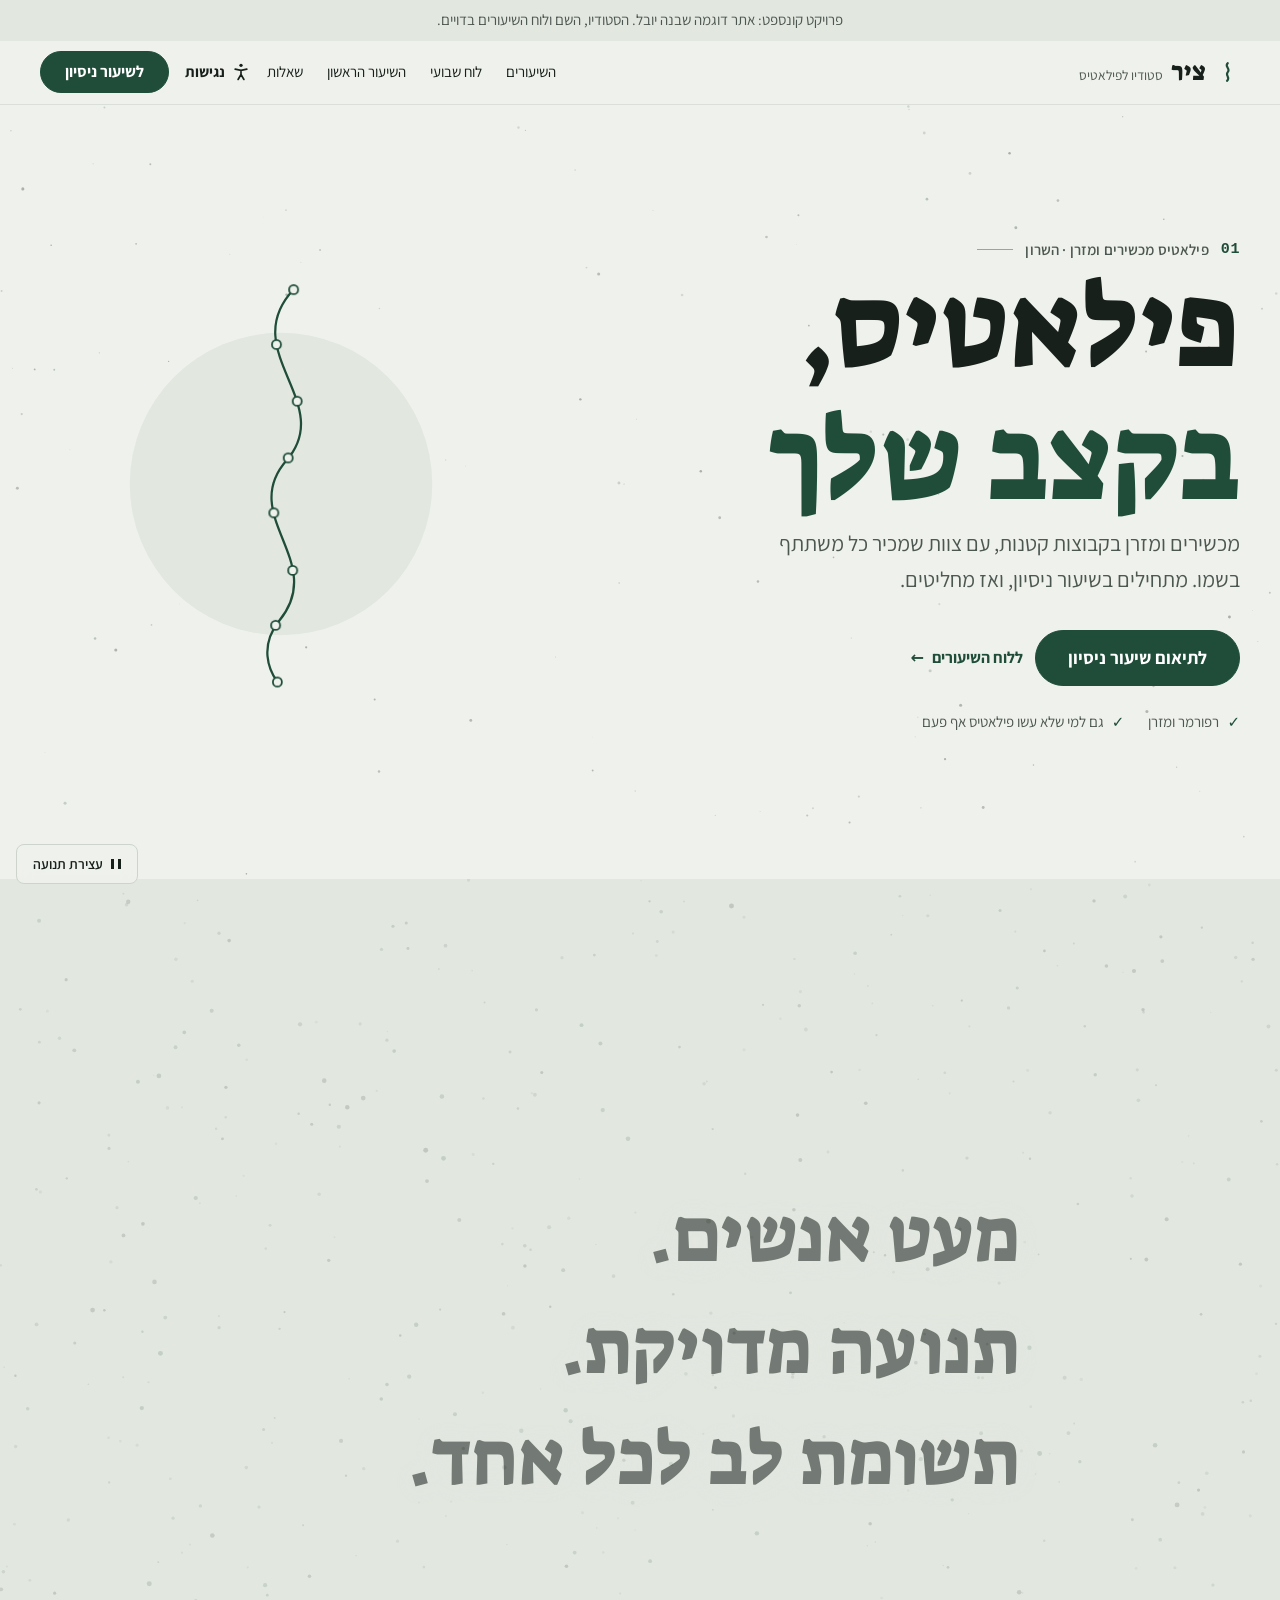
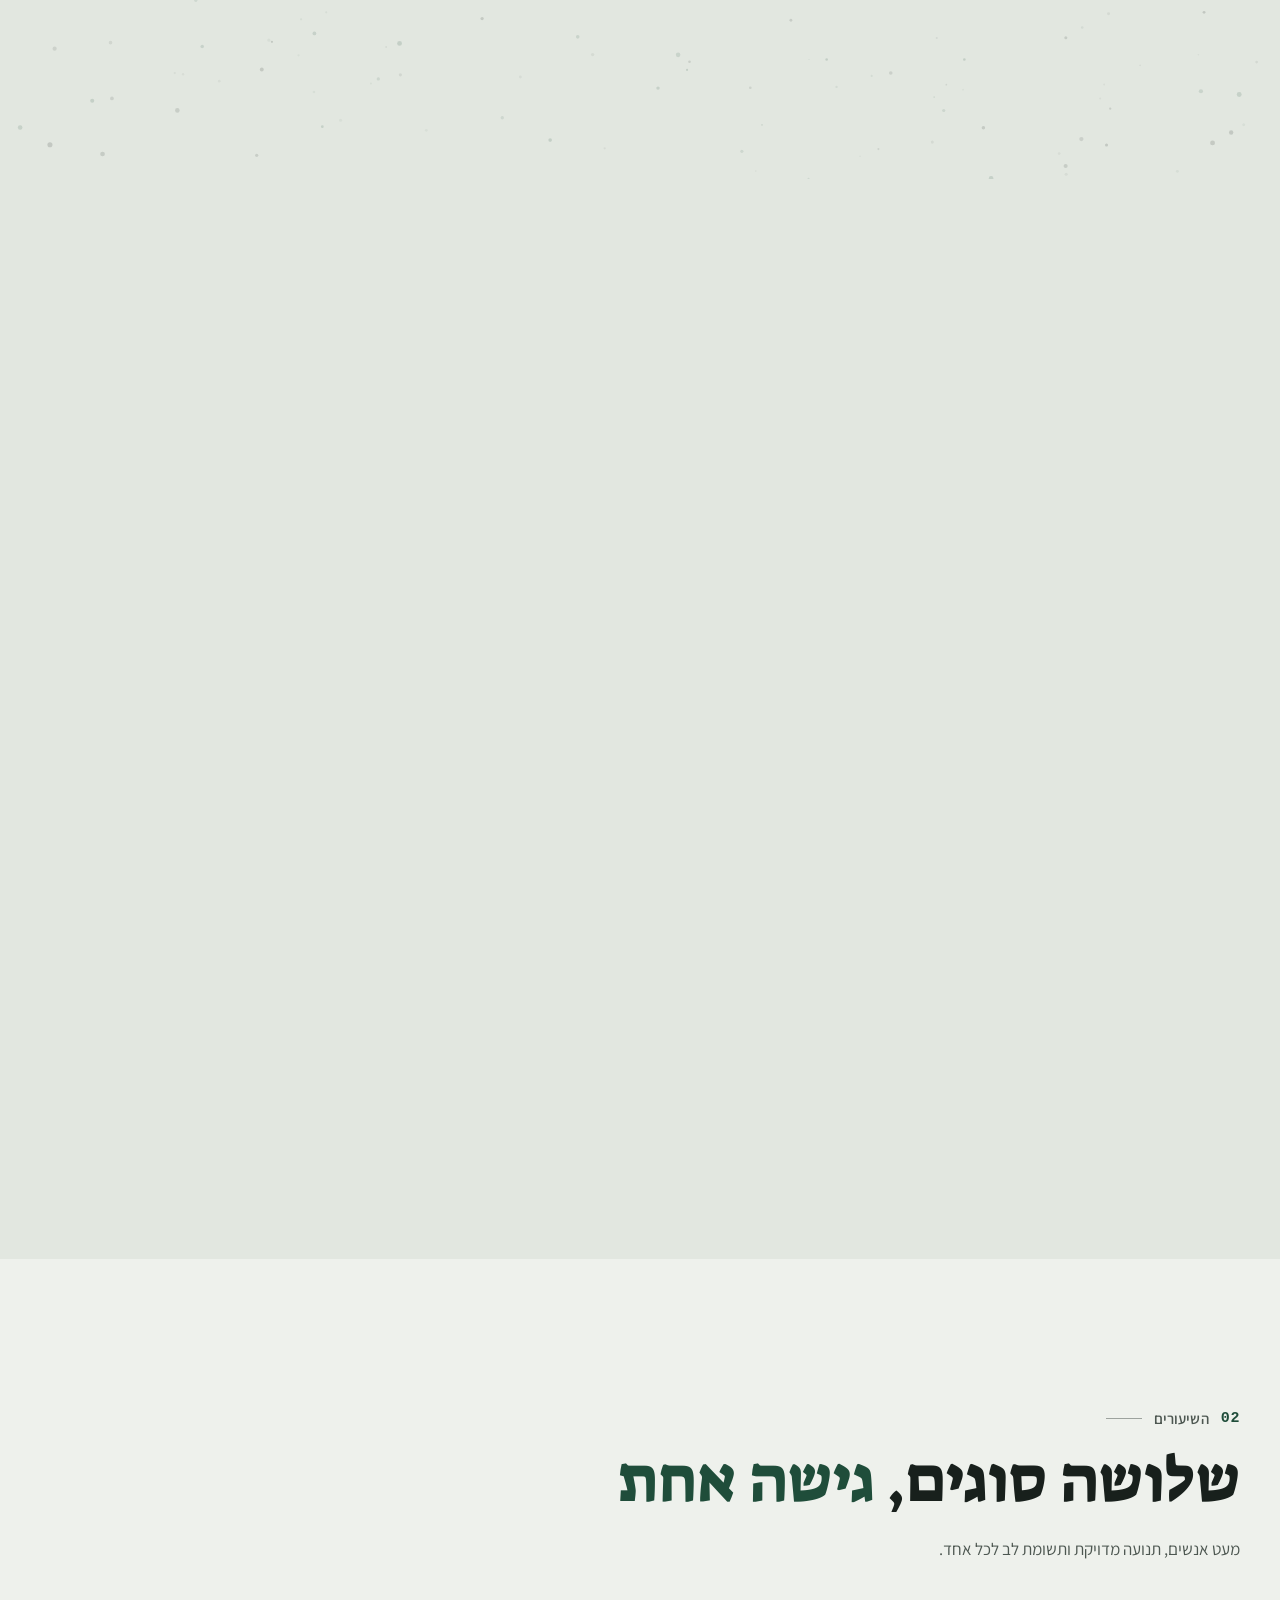
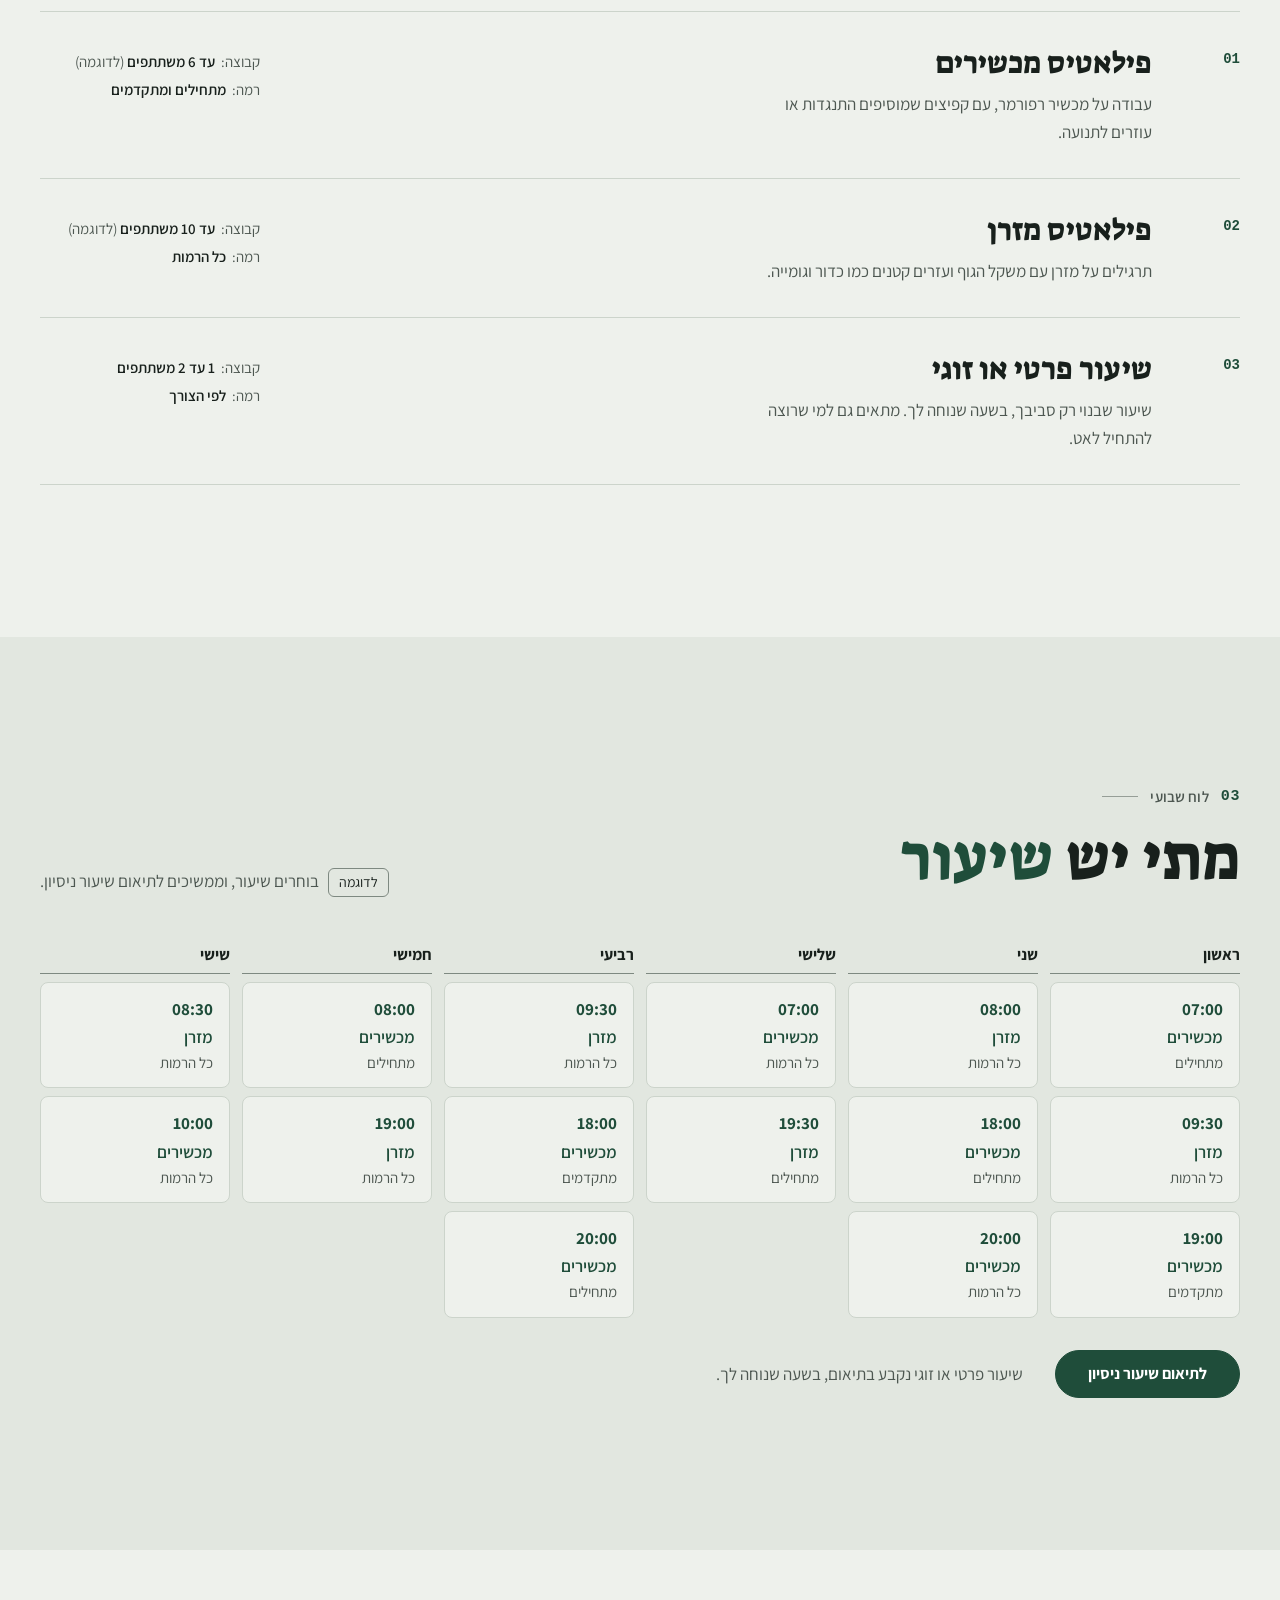
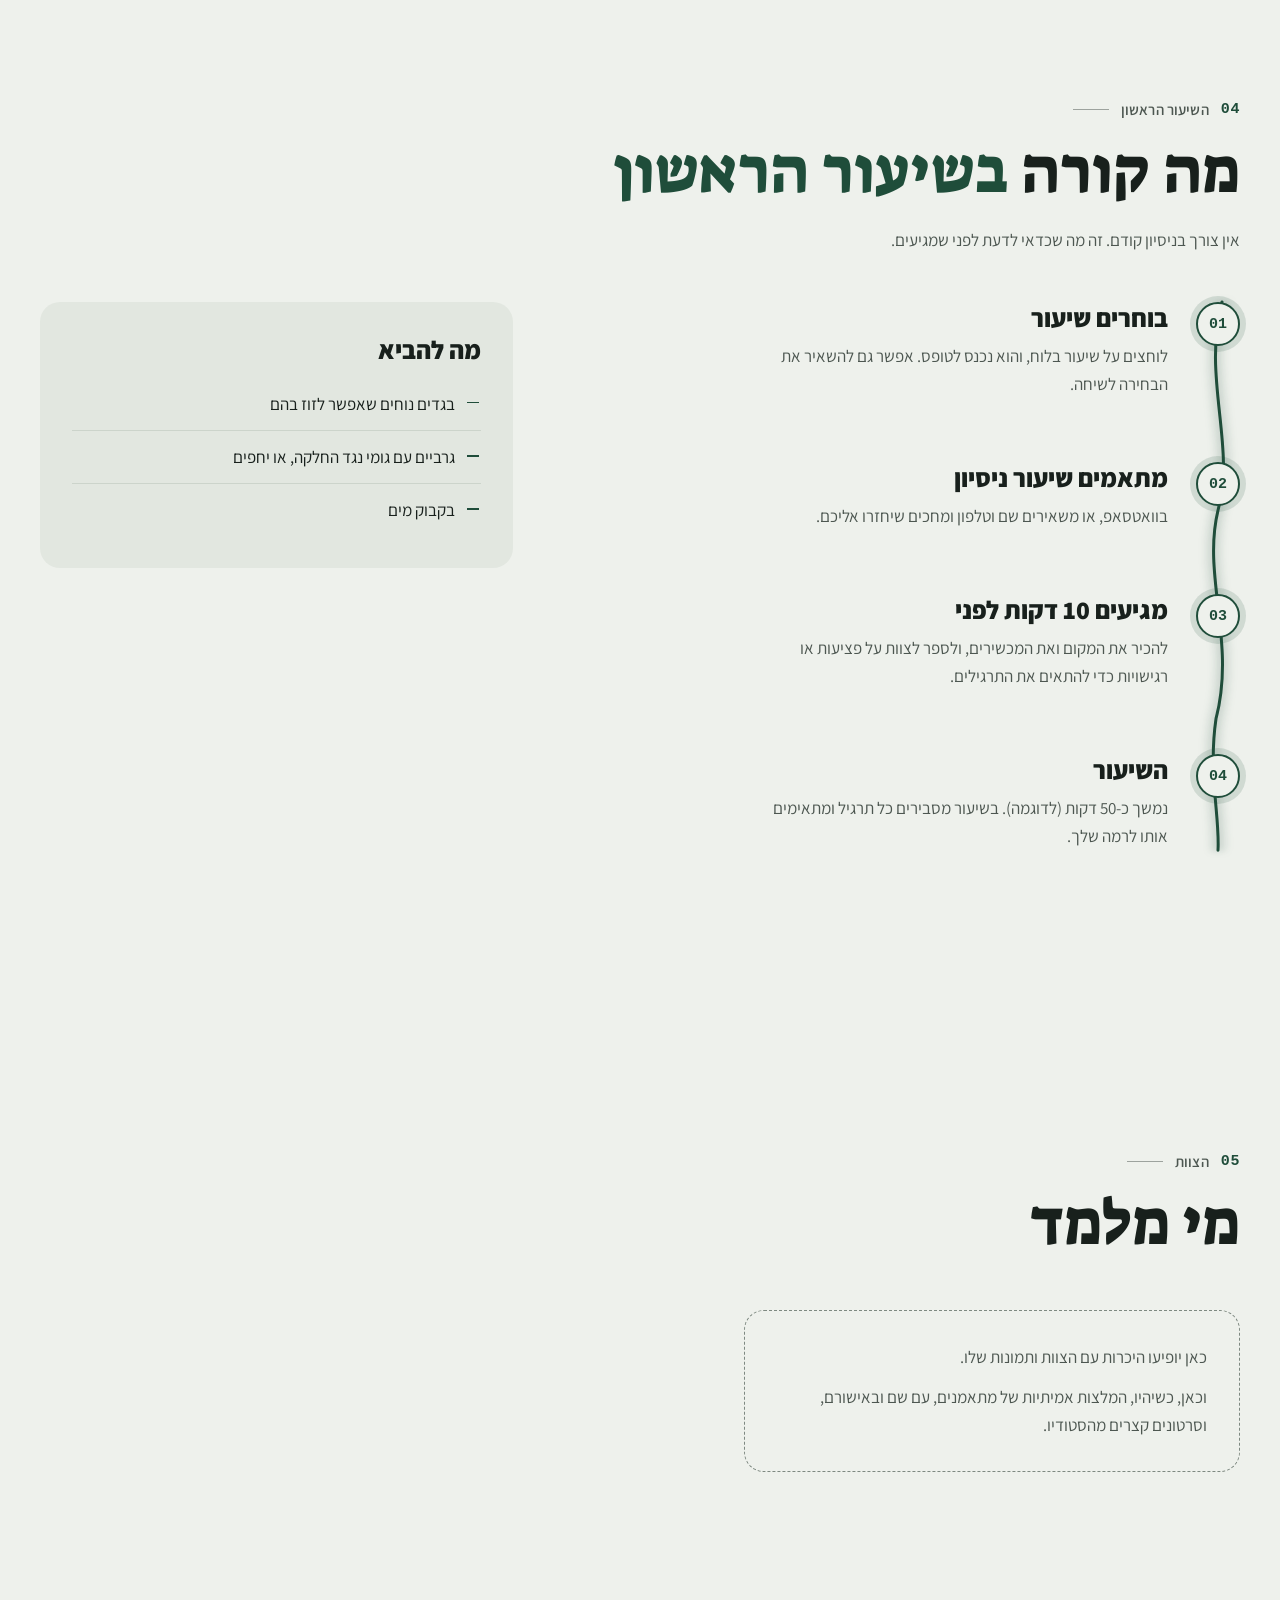
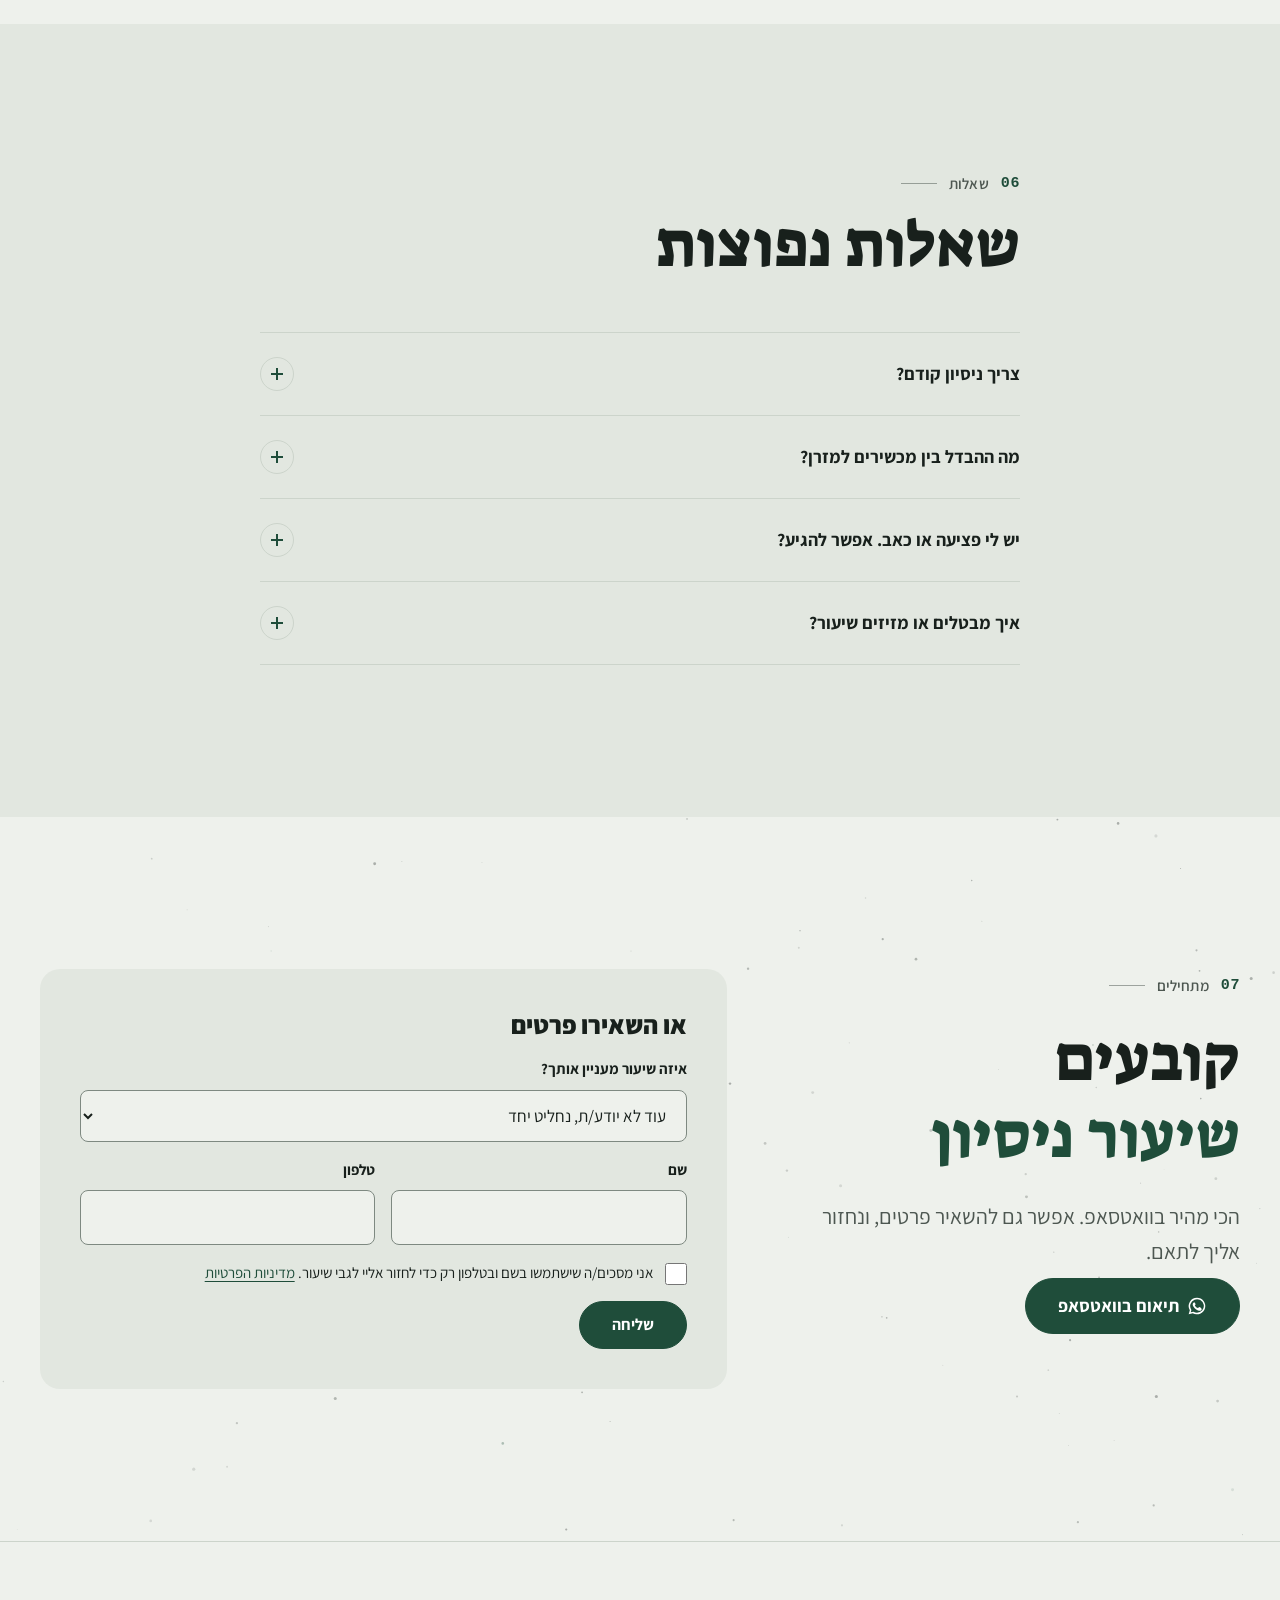
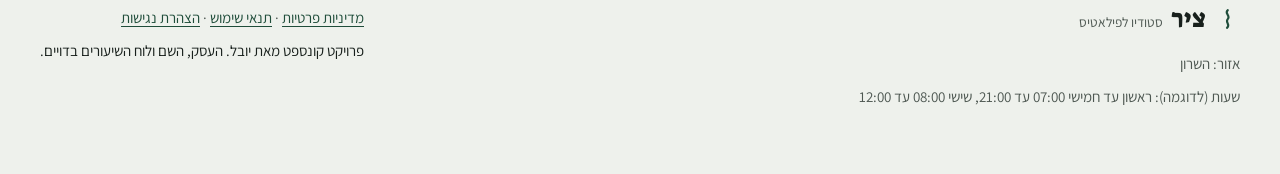
==== commit b40950ff: "ליטוש מול רשימת סימני "אתר תבנית" עמוד 404, סמל ציר בלוגו, כניסה בגלילה רק לצעדים שעל החוט, מקום שמו" ====
--- a/index.html
+++ b/index.html
@@ -21,7 +21,7 @@
 
   <header class="site-header">
     <div class="wrap">
-      <a class="logo" href="#top">ציר <small>סטודיו לפילאטיס</small></a>
+      <a class="logo" href="#top"><svg class="logo__mark" viewBox="0 0 32 32" aria-hidden="true"><path d="M17 5c-5 4 4 7 0 11s4 7-1 11"/></svg>ציר <small>סטודיו לפילאטיס</small></a>
       <nav class="nav" aria-label="ניווט ראשי">
         <a href="#classes">השיעורים</a>
         <a href="#schedule">לוח שבועי</a>
@@ -43,15 +43,15 @@
         <div class="col-7">
           <p class="eyebrow" data-intro><b>01</b> פילאטיס מכשירים ומזרן · השרון</p>
           <h1 class="t-hero hl">
-            <span class="line">תנועה מדויקת,</span>
+            <span class="line">פילאטיס,</span>
             <span class="line i1"><em>בקצב שלך</em></span>
           </h1>
-          <p class="t-lead i1" data-intro>שיעורים בקבוצות קטנות, עם צוות שמכיר כל משתתף בשמו. מתחילים בשיעור ניסיון, ואז מחליטים.</p>
+          <p class="t-lead i1" data-intro>מכשירים ומזרן בקבוצות קטנות, עם צוות שמכיר כל משתתף בשמו. מתחילים בשיעור ניסיון, ואז מחליטים.</p>
           <div class="hero__actions i2" data-intro>
             <a class="btn btn--primary btn--lg" href="#book">לתיאום שיעור ניסיון</a>
             <a class="link-arrow" href="#schedule">ללוח השיעורים</a>
           </div>
-          <p class="hero__trust i3" data-intro><span>קבוצות קטנות</span><span>אין צורך בניסיון קודם</span><span>שיעור ניסיון לפני שמחליטים</span></p>
+          <p class="hero__trust i3" data-intro><span>רפורמר ומזרן</span><span>גם למי שלא עשו פילאטיס אף פעם</span></p>
         </div>
         <div class="col-5 hero__art" aria-hidden="true">
           <svg viewBox="0 0 400 480" class="spine">
@@ -82,13 +82,13 @@
     <!-- 3. ההצעה: סוגי השיעורים בשורות רחבות -->
     <section class="section" id="classes" aria-labelledby="classes-title">
       <div class="wrap">
-        <div class="section-head" data-reveal>
+        <div class="section-head">
           <p class="eyebrow"><b>02</b> השיעורים</p>
           <h2 class="t-h2 hl" id="classes-title">שלושה סוגים, <em>גישה אחת</em></h2>
           <p>מעט אנשים, תנועה מדויקת ותשומת לב לכל אחד.</p>
         </div>
         <ol class="rows">
-          <li class="row" data-reveal>
+          <li class="row">
             <span class="row__num" aria-hidden="true">01</span>
             <div class="row__body">
               <h3>פילאטיס מכשירים</h3>
@@ -99,7 +99,7 @@
               <div><dt>רמה</dt><dd>מתחילים ומתקדמים</dd></div>
             </dl>
           </li>
-          <li class="row" data-reveal>
+          <li class="row">
             <span class="row__num" aria-hidden="true">02</span>
             <div class="row__body">
               <h3>פילאטיס מזרן</h3>
@@ -110,7 +110,7 @@
               <div><dt>רמה</dt><dd>כל הרמות</dd></div>
             </dl>
           </li>
-          <li class="row" data-reveal>
+          <li class="row">
             <span class="row__num" aria-hidden="true">03</span>
             <div class="row__body">
               <h3>שיעור פרטי או זוגי</h3>
@@ -128,7 +128,7 @@
     <!-- 4. לוח השיעורים: הלב של האתר (ORS) -->
     <section class="section section--alt" id="schedule" aria-labelledby="schedule-title">
       <div class="wrap">
-        <div class="section-head section-head--row" data-reveal>
+        <div class="section-head section-head--row">
           <div>
             <p class="eyebrow"><b>03</b> לוח שבועי</p>
             <h2 class="t-h2 hl" id="schedule-title">מתי יש <em>שיעור</em></h2>
@@ -145,7 +145,7 @@
           <button role="tab" type="button" id="tab-6" aria-controls="day-6" aria-selected="false" tabindex="-1">ו׳</button>
         </div>
 
-        <div class="week" data-reveal>
+        <div class="week">
           <div class="day is-active" id="day-1" role="tabpanel" aria-labelledby="tab-1">
             <h3 class="day-name">ראשון</h3>
             <ul class="slots">
@@ -202,7 +202,7 @@
     <!-- 5. השיטה: השיעור הראשון, על החוט -->
     <section class="section" id="first" aria-labelledby="first-title">
       <div class="wrap">
-        <div class="section-head" data-reveal>
+        <div class="section-head">
           <p class="eyebrow"><b>04</b> השיעור הראשון</p>
           <h2 class="t-h2 hl" id="first-title">מה קורה <em>בשיעור הראשון</em></h2>
           <p>אין צורך בניסיון קודם. זה מה שכדאי לדעת לפני שמגיעים.</p>
@@ -220,7 +220,7 @@
               <li class="step" data-reveal><span class="step__num">04</span><h3>השיעור</h3><p>נמשך כ-50 דקות <small>(לדוגמה)</small>. בשיעור מסבירים כל תרגיל ומתאימים אותו לרמה שלך.</p></li>
             </ol>
           </div>
-          <div class="bring" data-reveal>
+          <div class="bring">
             <h3>מה להביא</h3>
             <ul class="ticks">
               <li>בגדים נוחים שאפשר לזוז בהם</li>
@@ -232,37 +232,16 @@
       </div>
     </section>
 
-    <!-- 6. מהסטודיו: שלישיית 9:16, עד שיהיו סרטונים אמיתיים -->
-    <section class="section section--alt" aria-labelledby="studio-title">
-      <div class="wrap">
-        <div class="section-head" data-reveal>
-          <p class="eyebrow"><b>05</b> מהסטודיו</p>
-          <h2 class="t-h2 hl" id="studio-title">ככה נראה <em>שיעור</em></h2>
-        </div>
-        <div class="trio" data-reveal tabindex="0" role="region" aria-label="סרטונים מהסטודיו, אפשר לגלול הצידה">
-          <figure class="media-card"><div class="media-card__frame"><span class="media-card__num">01</span><div class="media-card__placeholder">כאן ייכנס סרטון קצר אמיתי מהסטודיו (9:16)</div></div><figcaption class="media-card__cap">מכשירים</figcaption></figure>
-          <figure class="media-card"><div class="media-card__frame"><span class="media-card__num">02</span><div class="media-card__placeholder">כאן ייכנס סרטון קצר אמיתי מהסטודיו (9:16)</div></div><figcaption class="media-card__cap">מזרן</figcaption></figure>
-          <figure class="media-card"><div class="media-card__frame"><span class="media-card__num">03</span><div class="media-card__placeholder">כאן ייכנס סרטון קצר אמיתי מהסטודיו (9:16)</div></div><figcaption class="media-card__cap">שיעור פרטי</figcaption></figure>
-        </div>
-      </div>
-    </section>
-
-    <!-- 7. הצוות והמלצות: רק אמיתיים, אז כרגע מקום שמור -->
+    <!-- 6. הצוות, המלצות ומדיה: רק אמיתיים, אז כרגע מקום שמור אחד -->
     <section class="section" aria-labelledby="team-title">
       <div class="wrap">
-        <div class="section-head" data-reveal>
-          <p class="eyebrow"><b>06</b> הצוות</p>
-          <h2 class="t-h2 hl" id="team-title">נעים <em>להכיר</em></h2>
-        </div>
-        <div class="people">
-          <div data-reveal>
-            <h3>הצוות</h3>
-            <div class="placeholder"><p>כאן יופיעו היכרות עם הצוות ותמונות שלו.</p></div>
-          </div>
-          <div class="i1" data-reveal>
-            <h3>מה אומרים</h3>
-            <div class="placeholder"><p>כאן יופיעו המלצות אמיתיות של מתאמנים, עם שם ובאישורם.</p></div>
-          </div>
+        <div class="section-head">
+          <p class="eyebrow"><b>05</b> הצוות</p>
+          <h2 class="t-h2" id="team-title">מי מלמד</h2>
+        </div>
+        <div class="placeholder people-box">
+          <p>כאן יופיעו היכרות עם הצוות ותמונות שלו.</p>
+          <p>וכאן, כשיהיו, המלצות אמיתיות של מתאמנים, עם שם ובאישורם, וסרטונים קצרים מהסטודיו.</p>
         </div>
       </div>
     </section>
@@ -270,11 +249,11 @@
     <!-- 8. שאלות נפוצות -->
     <section class="section section--alt" id="faq" aria-labelledby="faq-title">
       <div class="wrap--narrow">
-        <div class="section-head" data-reveal>
-          <p class="eyebrow"><b>07</b> שאלות</p>
+        <div class="section-head">
+          <p class="eyebrow"><b>06</b> שאלות</p>
           <h2 class="t-h2" id="faq-title">שאלות נפוצות</h2>
         </div>
-        <div class="faq" data-reveal>
+        <div class="faq">
           <details>
             <summary>צריך ניסיון קודם?</summary>
             <p>לא. יש שיעורים למתחילים, ובשיעור מסבירים כל תרגיל ומתאימים אותו לרמה שלך.</p>
@@ -299,8 +278,8 @@
     <section class="section book fx-host" id="book" aria-labelledby="book-title" data-cta-hide>
       <canvas class="fx-layer fx-calm" data-fx="dust"></canvas>
       <div class="wrap grid">
-        <div class="col-5 stack" data-reveal>
-          <p class="eyebrow"><b>08</b> מתחילים</p>
+        <div class="col-5 stack">
+          <p class="eyebrow"><b>07</b> מתחילים</p>
           <h2 class="t-h2 hl" id="book-title">קובעים <em>שיעור ניסיון</em></h2>
           <p class="t-lead">הכי מהיר בוואטסאפ. אפשר גם להשאיר פרטים, ונחזור אליך לתאם.</p>
           <button class="btn btn--primary btn--lg js-whatsapp" type="button">
@@ -309,7 +288,7 @@
           </button>
         </div>
 
-        <div class="col-7 i1" data-reveal>
+        <div class="col-7 i1">
           <!-- אתר דוגמה: הטופס לא נשלח לשום שרת. בלי JavaScript הכפתור נשאר כבוי, כדי שהפרטים לא ייצאו מהדפדפן. -->
           <form class="form contact-box" id="book-form" novalidate>
             <h3>או השאירו פרטים</h3>
@@ -373,7 +352,7 @@
   <footer class="site-footer">
     <div class="wrap">
       <div>
-        <p class="logo">ציר <small>סטודיו לפילאטיס</small></p>
+        <p class="logo"><svg class="logo__mark" viewBox="0 0 32 32" aria-hidden="true"><path d="M17 5c-5 4 4 7 0 11s4 7-1 11"/></svg>ציר <small>סטודיו לפילאטיס</small></p>
         <p>אזור: השרון</p>
         <p>שעות (לדוגמה): ראשון עד חמישי 07:00 עד 21:00, שישי 08:00 עד 12:00</p>
       </div>
--- a/webit.css
+++ b/webit.css
@@ -500,3 +500,8 @@
 .header-link:hover { color: var(--brand-text); }
 @media (max-width: 420px) { .header-actions { gap: var(--s-3); } .site-header .btn--primary { padding-inline: var(--s-4); } }
 .legal .concept-note { margin-bottom: var(--s-6); border-radius: var(--r-sm); }
+/* עמוד 404 */
+.nf { min-height: 70svh; display: grid; align-items: center; padding-block: var(--s-9); }
+.nf__code { font: 900 clamp(6rem, 26vw, 14rem)/0.85 var(--font-display); font-stretch: 62.5%; color: transparent;
+  background: linear-gradient(180deg, var(--brand), color-mix(in srgb, var(--brand) 10%, transparent)); -webkit-background-clip: text; background-clip: text; margin-bottom: var(--s-5); }
+.nf .t-lead { margin-top: var(--s-4); }
--- a/site.css
+++ b/site.css
@@ -49,6 +49,13 @@
 h1, h2, .logo, .statement { font-weight: 400; font-stretch: normal; }
 .logo { font-size: 1.6rem; align-items: baseline; color: var(--text); }
 .logo small { font: 400 0.85rem/1 var(--font-body); color: var(--muted); }
+/* הסמל של ציר: קו עמוד השדרה מהפתיח, בקטן */
+.logo__mark { width: 26px; height: 26px; flex: none; align-self: center; fill: none; stroke: var(--brand); stroke-width: 2.6; stroke-linecap: round; }
+/* התווית: המספר במונו, המילים בגופן הטקסט. עברית במונו עם ריווח אותיות נראית שבורה */
+.eyebrow { font-family: var(--font-body); font-size: var(--fs-small); letter-spacing: 0.01em; text-transform: none; }
+.eyebrow b { font-family: ui-monospace, Menlo, Consolas, monospace; letter-spacing: 0.04em; }
+/* מקום שמור אחד לצוות, להמלצות ולמדיה, במקום שלוש קופסאות זהות */
+.people-box { text-align: start; display: grid; gap: var(--s-3); max-width: 62ch; }
 @media (max-width: 420px) { .logo small { display: none; } }
 a { text-underline-offset: 3px; }
 p a, li a, .check a { color: var(--brand-text); }
@@ -168,16 +175,7 @@
 .ticks li::before { content: ""; position: absolute; inset-inline-start: 2px; top: 24px; width: 12px; height: 1.5px; background: var(--brand); }
 .step small { color: var(--muted); font-size: inherit; }
 
-/* ---------- 6. מהסטודיו (שלישיית 9:16) ---------- */
-.media-card__frame { border-color: var(--line); box-shadow: none; }
-/* כל עוד אלה מקומות שמורים, השלישייה קטנה יותר כדי שלא תשתלט על העמוד */
-@media (min-width: 900px) { .trio { max-width: 820px; margin-inline: auto; } }
-.media-card__num { color: var(--muted); text-shadow: none; }
-
-/* ---------- 7. הצוות והמלצות ---------- */
-.people { display: grid; gap: var(--s-5); }
-@media (min-width: 900px) { .people { grid-template-columns: 1fr 1fr; } }
-.people h3 { margin-bottom: var(--s-3); }
+/* ---------- 6. הצוות ---------- */
 .placeholder { border-color: var(--field-line); }
 
 /* ---------- 9. שיעור ניסיון ---------- */
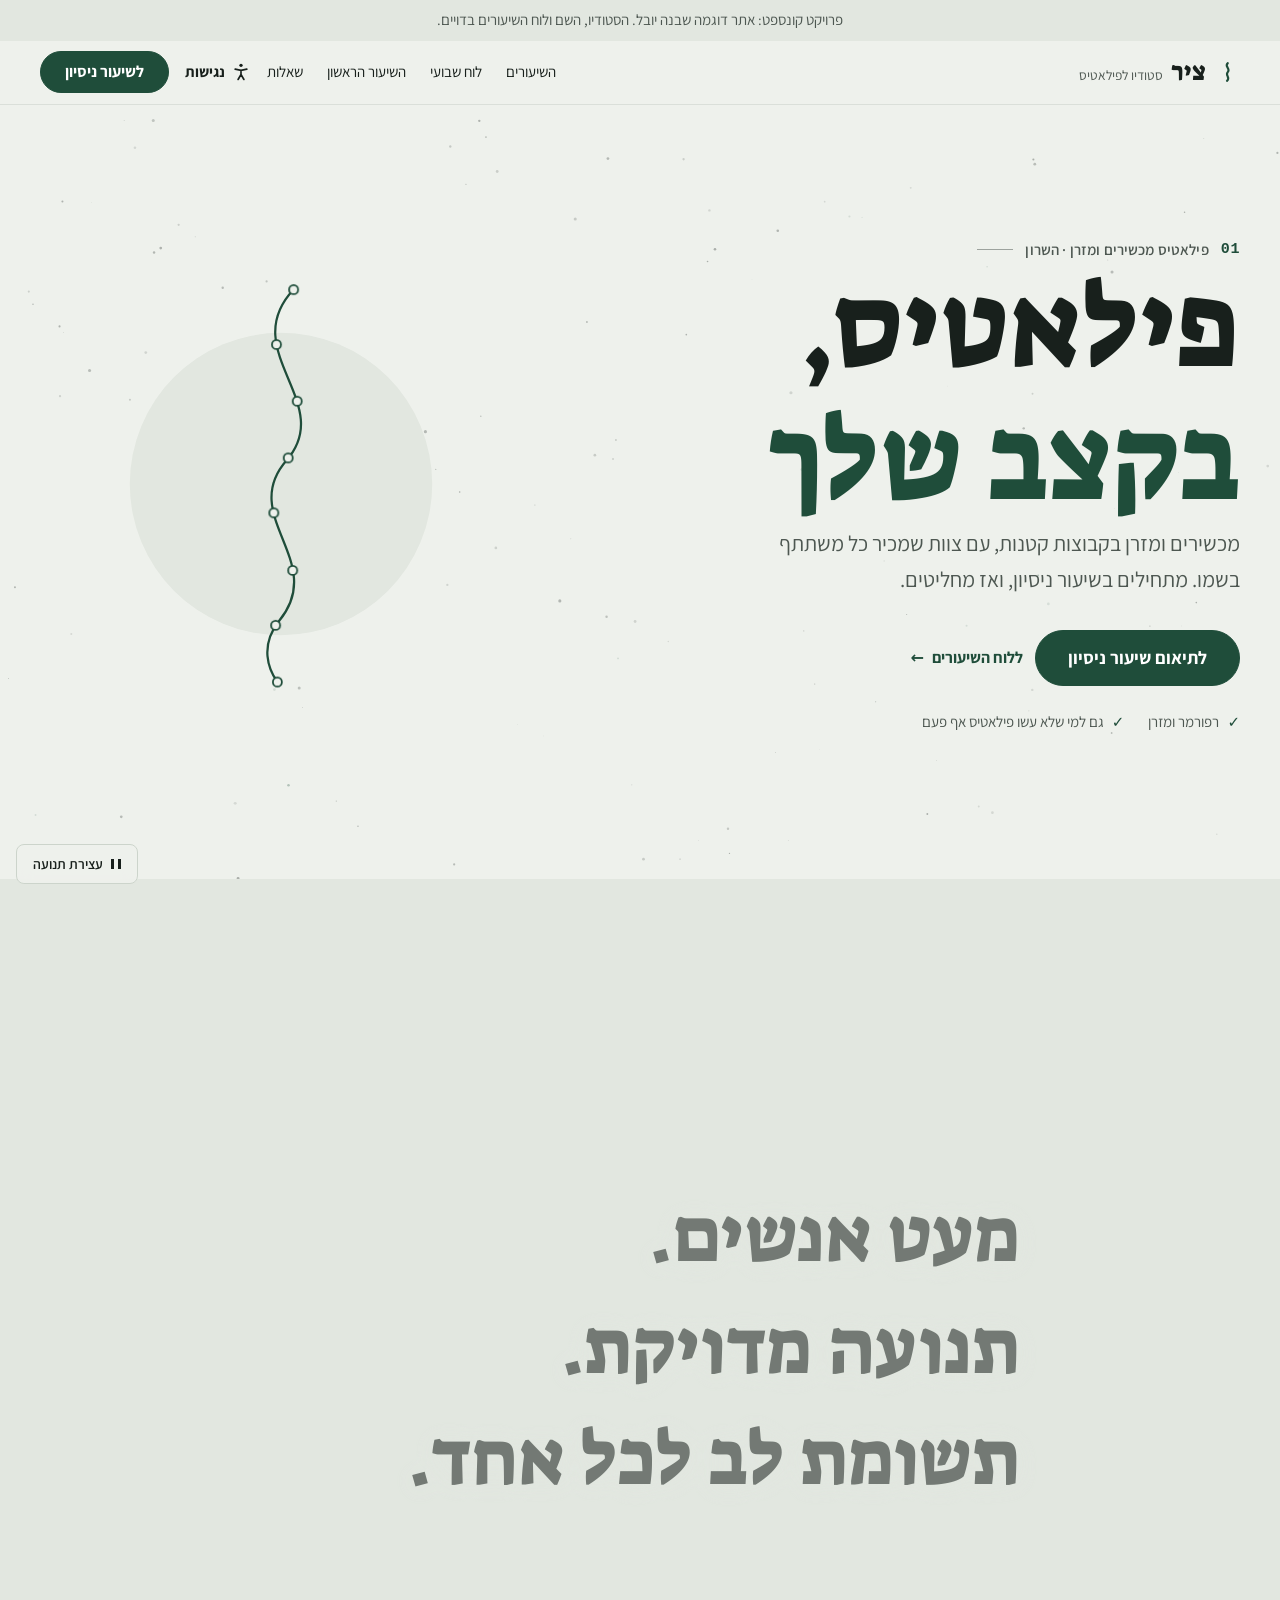
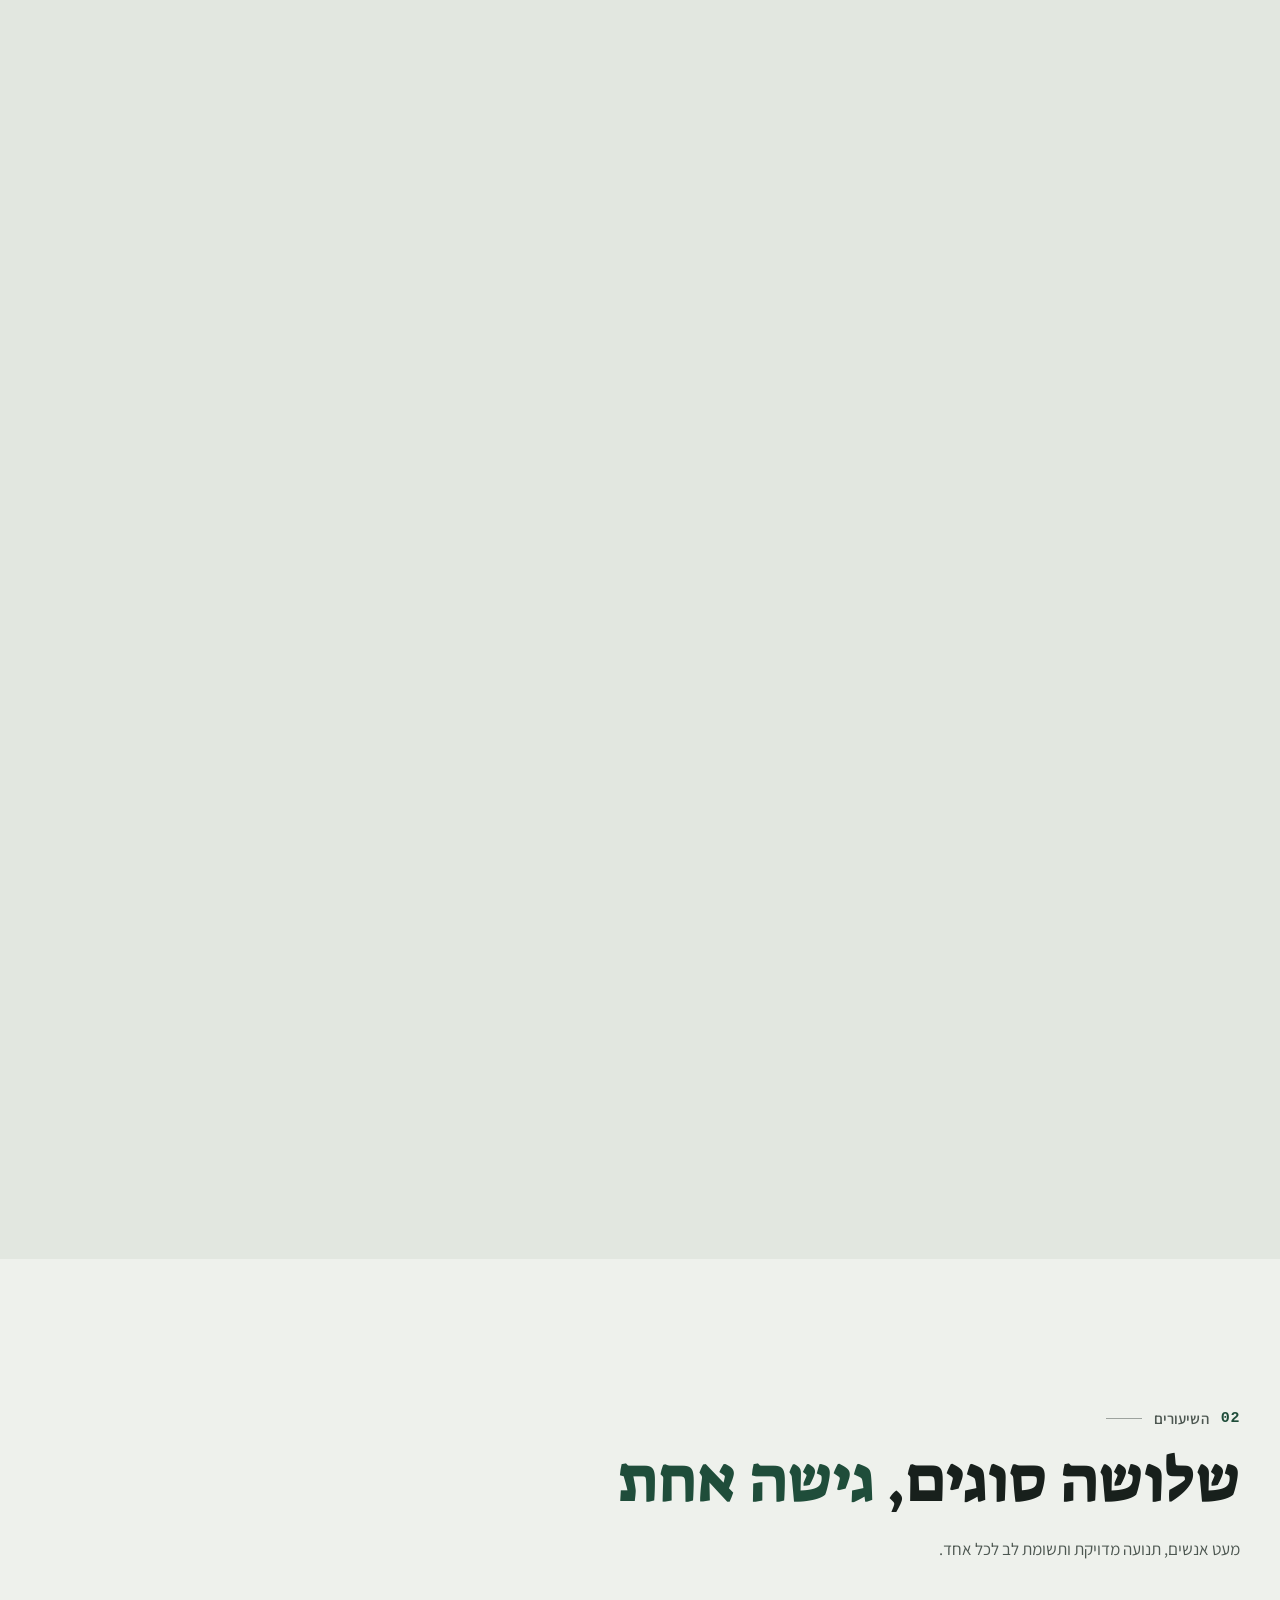
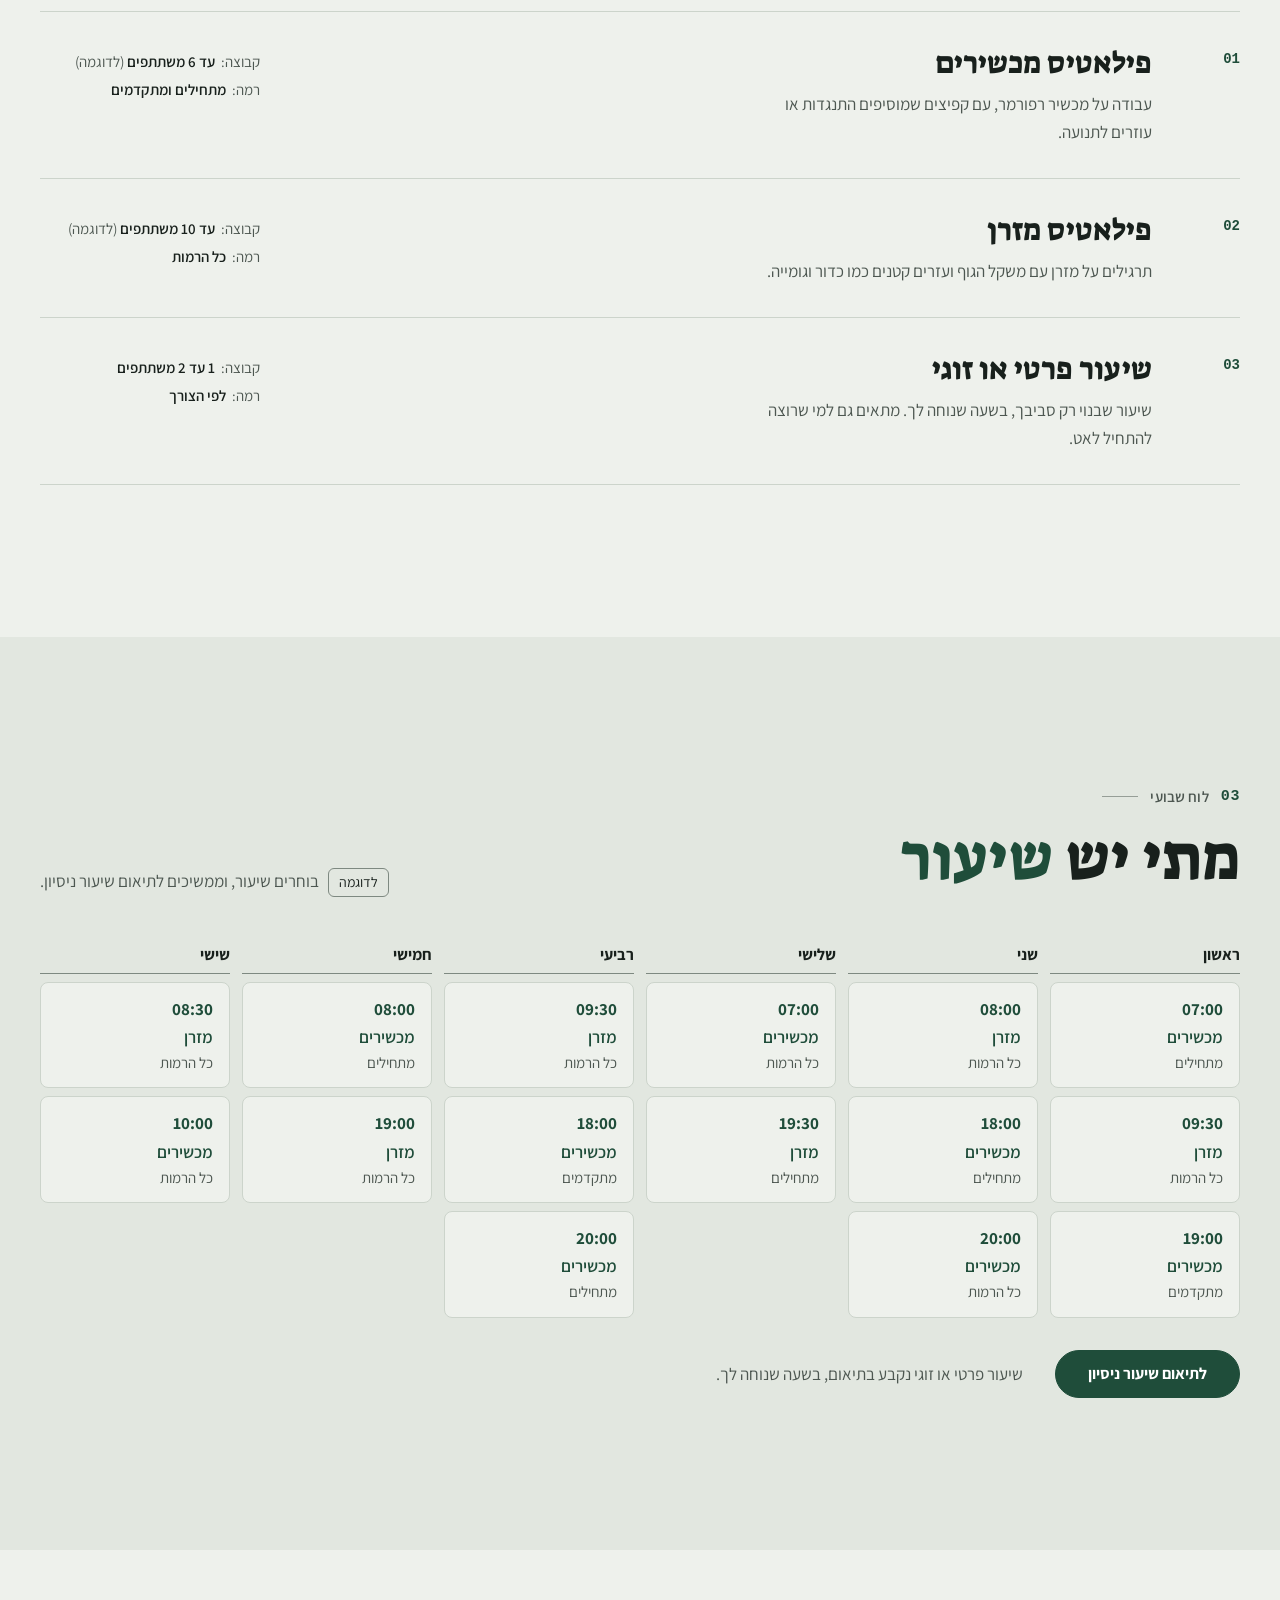
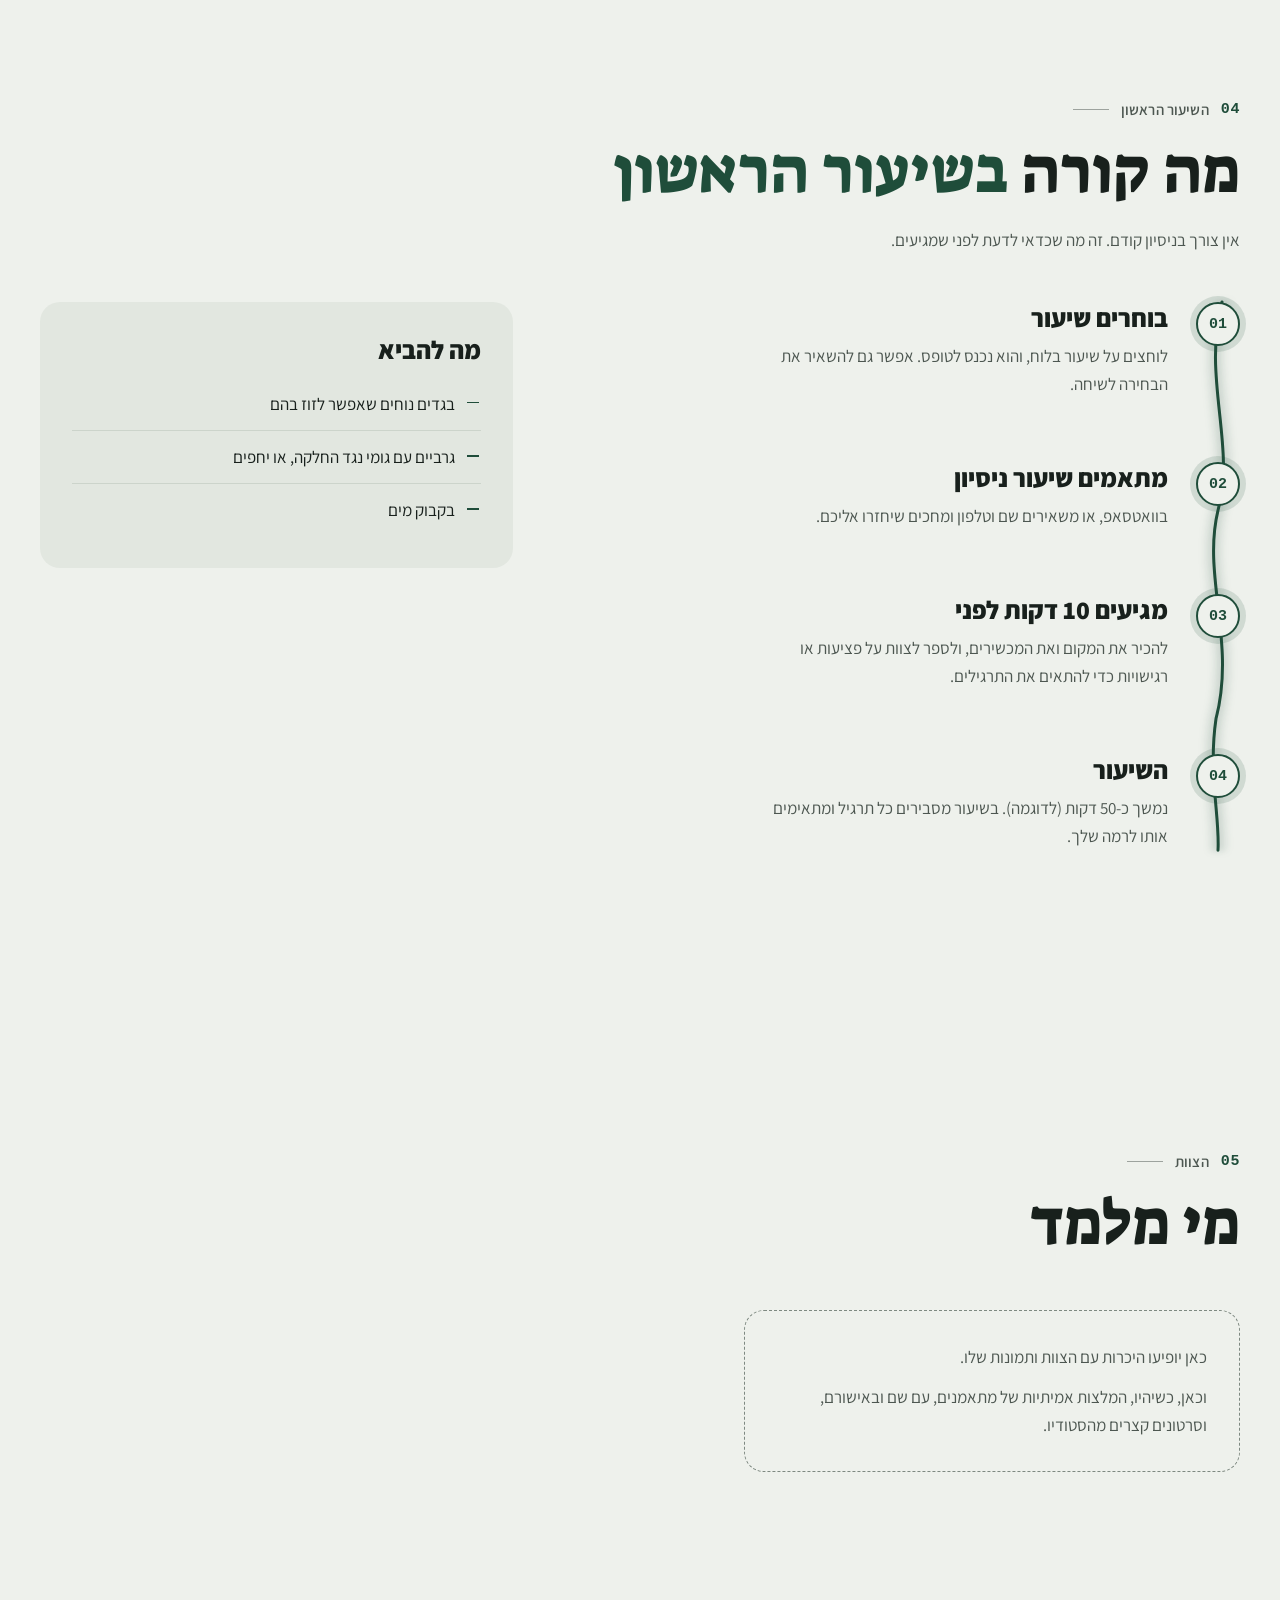
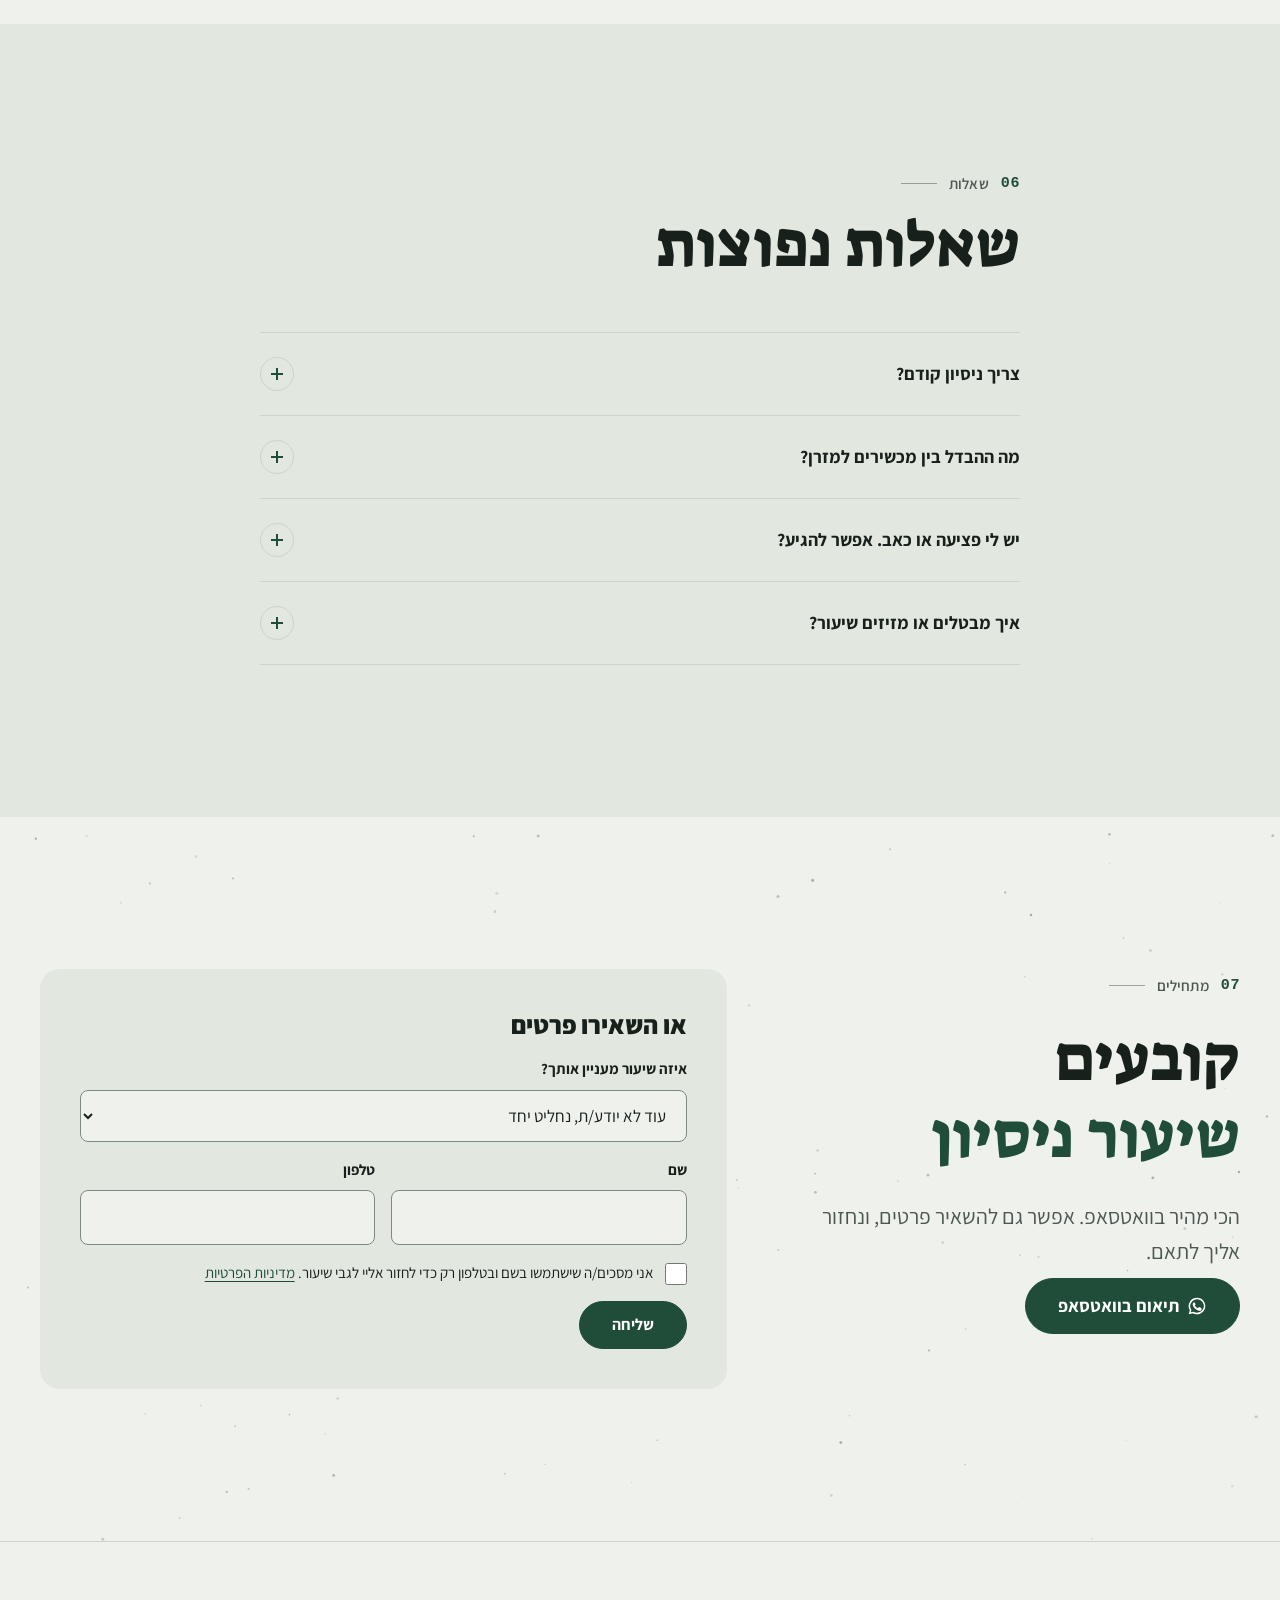
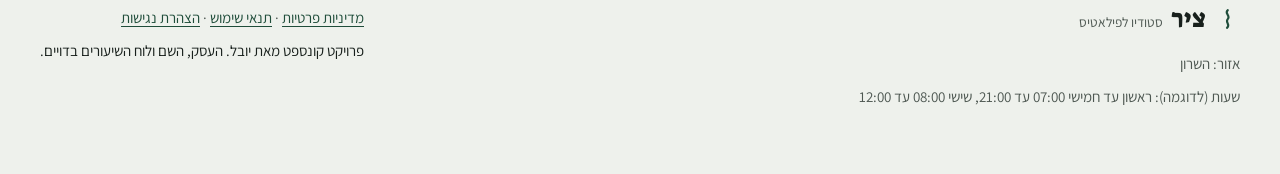
==== commit b45b2225: "מערכת העיצוב של WEBIT: בלי מוטיב הסליל, גופן כותרות בשם WEBIT Display הסרת אפקט הסליל מהסצנה, והסרת " ====
--- a/index.html
+++ b/index.html
@@ -68,7 +68,6 @@
     <!-- 2. סצנה נעוצה: הגישה של הסטודיו בשלוש שורות -->
     <section class="scene" data-scene aria-label="הגישה של הסטודיו">
       <div class="scene__stage">
-        <canvas class="fx-layer fx-calm" data-fx="helix"></canvas>
         <div class="wrap--narrow">
           <p class="statement hl">
             <span class="line reveal-line n3">מעט <em>אנשים.</em></span>
--- a/webit.css
+++ b/webit.css
@@ -7,8 +7,8 @@
 /* ---------- 0. גופנים (מאוחסנים באתר, רישיון SIL OFL, בתיקייה fonts/) ----------
    כותרות: Noto Sans Hebrew משתנה עם ציר רוחב, וכך מקבלים כותרת פוסטר צרה וענקית בקובץ אחד.
    טקסט: Heebo משתנה. */
-@font-face { font-family: "WEBIT Poster"; font-weight: 100 900; font-stretch: 62.5% 100%; font-display: swap; src: url("fonts/poster-hebrew.woff2") format("woff2"); unicode-range: U+0307-0308, U+0590-05FF, U+200C-2010, U+20AA, U+25CC, U+FB1D-FB4F; }
-@font-face { font-family: "WEBIT Poster"; font-weight: 100 900; font-stretch: 62.5% 100%; font-display: swap; src: url("fonts/poster-latin.woff2") format("woff2"); unicode-range: U+0000-00FF, U+0131, U+0152-0153, U+02BB-02BC, U+02C6, U+02DA, U+02DC, U+0304, U+0308, U+0329, U+2000-206F, U+20AC, U+2122, U+2191, U+2193, U+2212, U+2215, U+FEFF, U+FFFD; }
+@font-face { font-family: "WEBIT Display"; font-weight: 100 900; font-stretch: 62.5% 100%; font-display: swap; src: url("fonts/display-hebrew.woff2") format("woff2"); unicode-range: U+0307-0308, U+0590-05FF, U+200C-2010, U+20AA, U+25CC, U+FB1D-FB4F; }
+@font-face { font-family: "WEBIT Display"; font-weight: 100 900; font-stretch: 62.5% 100%; font-display: swap; src: url("fonts/display-latin.woff2") format("woff2"); unicode-range: U+0000-00FF, U+0131, U+0152-0153, U+02BB-02BC, U+02C6, U+02DA, U+02DC, U+0304, U+0308, U+0329, U+2000-206F, U+20AC, U+2122, U+2191, U+2193, U+2212, U+2215, U+FEFF, U+FFFD; }
 @font-face { font-family: "Heebo"; font-weight: 100 900; font-display: swap; src: url("fonts/heebo-hebrew.woff2") format("woff2"); unicode-range: U+0307-0308, U+0590-05FF, U+200C-2010, U+20AA, U+25CC, U+FB1D-FB4F; }
 @font-face { font-family: "Heebo"; font-weight: 100 900; font-display: swap; src: url("fonts/heebo-latin.woff2") format("woff2"); unicode-range: U+0000-00FF, U+0131, U+0152-0153, U+02BB-02BC, U+02C6, U+02DA, U+02DC, U+0304, U+0308, U+0329, U+2000-206F, U+20AC, U+2122, U+2191, U+2193, U+2212, U+2215, U+FEFF, U+FFFD; }
 
@@ -18,7 +18,7 @@
   --brand: #c6ff3d;            /* צבע מבטא אחד, חזק. כפתור ראשי, מילת מפתח, הקו */
   --brand-ink: #0b1016;        /* טקסט על גבי צבע המבטא */
   --brand-text: #c6ff3d;       /* המבטא כשהוא טקסט על הרקע: חייב 4.5:1 לפחות */
-  --font-display: "WEBIT Poster", "Heebo", system-ui, sans-serif;
+  --font-display: "WEBIT Display", "Heebo", system-ui, sans-serif;
   --display-stretch: 72%;      /* רוחב הכותרות: 62.5% צר מאוד, 100% רגיל */
   --font-body: "Heebo", system-ui, sans-serif;
 
@@ -445,40 +445,8 @@
 
 .scene__stage > .fx-layer { z-index: 0; }
 .scene__stage > :not(.fx-layer) { position: relative; z-index: 1; }
-.fx-tunnel .scene__stage > .fx-tunnel__head { position: absolute; }
-.fx-tunnel .trio { width: min(100%, 84svh); margin-inline: auto; }
-@media (max-width: 899.98px) { .fx-tunnel .trio { grid-auto-columns: min(74%, 30svh); width: auto; } }
 .statement { text-shadow: 0 2px 18px var(--bg); }
 
-/* מנהרה: הכרטיסים הקדמיים עולים בסוף הסצנה */
-.fx-tunnel .scene__stage { align-content: center; }
-.fx-tunnel__head { position: absolute; top: calc(var(--header-h) + var(--s-6)); inset-inline: 0; text-align: center; z-index: 2; }
-.fx-tunnel__front { --_in: clamp(0, (var(--p) - 0.55) * 3.5, 1); opacity: var(--_in); translate: 0 calc((1 - var(--_in)) * 60px); scale: calc(0.9 + 0.1 * var(--_in)); width: min(100% - 2 * var(--gutter), var(--wrap)); }
-html:not(.wm-js) .fx-tunnel__front, .motion-off .fx-tunnel__front { --_in: 1; }
-html:not(.wm-js) .fx-tunnel .fx-layer, .motion-off .fx-tunnel .fx-layer { opacity: 0.35; }
-html:not(.wm-js) .fx-tunnel__head, .motion-off .fx-tunnel__head { position: static; margin-bottom: var(--s-6); }
-
-/* סרט מתגלגל */
-.fx-ribbon { position: absolute; inset: 0; overflow: hidden; pointer-events: none; z-index: 0; }
-.fx-ribbon__frame {
-  position: absolute; top: 0; left: 0; width: var(--fw, 64px); height: 92px; offset-rotate: auto; offset-distance: 0%;
-  background: #05080c; padding: 14px 3px; box-sizing: border-box; opacity: 0.9;
-}
-@media (max-width: 639.98px) { .fx-ribbon__frame { height: 74px; padding-block: 12px; } }
-.hero:has(.fx-ribbon) { padding-bottom: clamp(150px, 16vw, 190px); }
-.fx-ribbon__frame::before, .fx-ribbon__frame::after { content: ""; position: absolute; inset-inline: 4px; height: 6px;
-  background: repeating-linear-gradient(90deg, color-mix(in srgb, var(--text) 70%, transparent) 0 6px, transparent 6px 12px); }
-.fx-ribbon__frame::before { top: 4px; } .fx-ribbon__frame::after { bottom: 4px; }
-.fx-ribbon__frame > * { display: block; width: 100%; height: 100%; object-fit: cover; border-radius: 2px;
-  background: linear-gradient(160deg, var(--surface-2), color-mix(in srgb, var(--brand) 22%, var(--surface))); }
-.fx-ribbon__frame:nth-child(4n+2) > * { background: linear-gradient(200deg, var(--surface), color-mix(in srgb, var(--text) 18%, var(--surface-2))); }
-.fx-ribbon__frame:nth-child(5n) > * { background: color-mix(in srgb, var(--brand) 60%, var(--surface)); }
-html:not(.wm-js) .fx-ribbon { display: none; }
-
-@media (prefers-reduced-motion: reduce) {
-  .fx-tunnel__front { --_in: 1; }
-  .fx-tunnel__head { position: static; margin-bottom: var(--s-6); }
-}
 
 /* ---------- 23. עמודי חובה (נגישות, פרטיות, תנאים) ---------- */
 .legal { padding-block: var(--s-8) var(--s-9); }
--- a/site.css
+++ b/site.css
@@ -98,7 +98,6 @@
 /* ---------- אפקטים בגרסה רגועה ----------
    על הרקע הבהיר החלקיקים כהים, אז הם שקופים יותר מאשר בערכה הכהה. אבק בפתיח ובסיום, סליל בסצנה (עמוד השדרה). */
 .fx-calm[data-fx="dust"] { opacity: 0.45; }
-.fx-calm[data-fx="helix"] { opacity: 0.55; }
 
 /* ---------- 2. סצנה: שלוש שורות שנדלקות לאט ---------- */
 .scene { --scene-len: 220vh; background: var(--bg-2); }
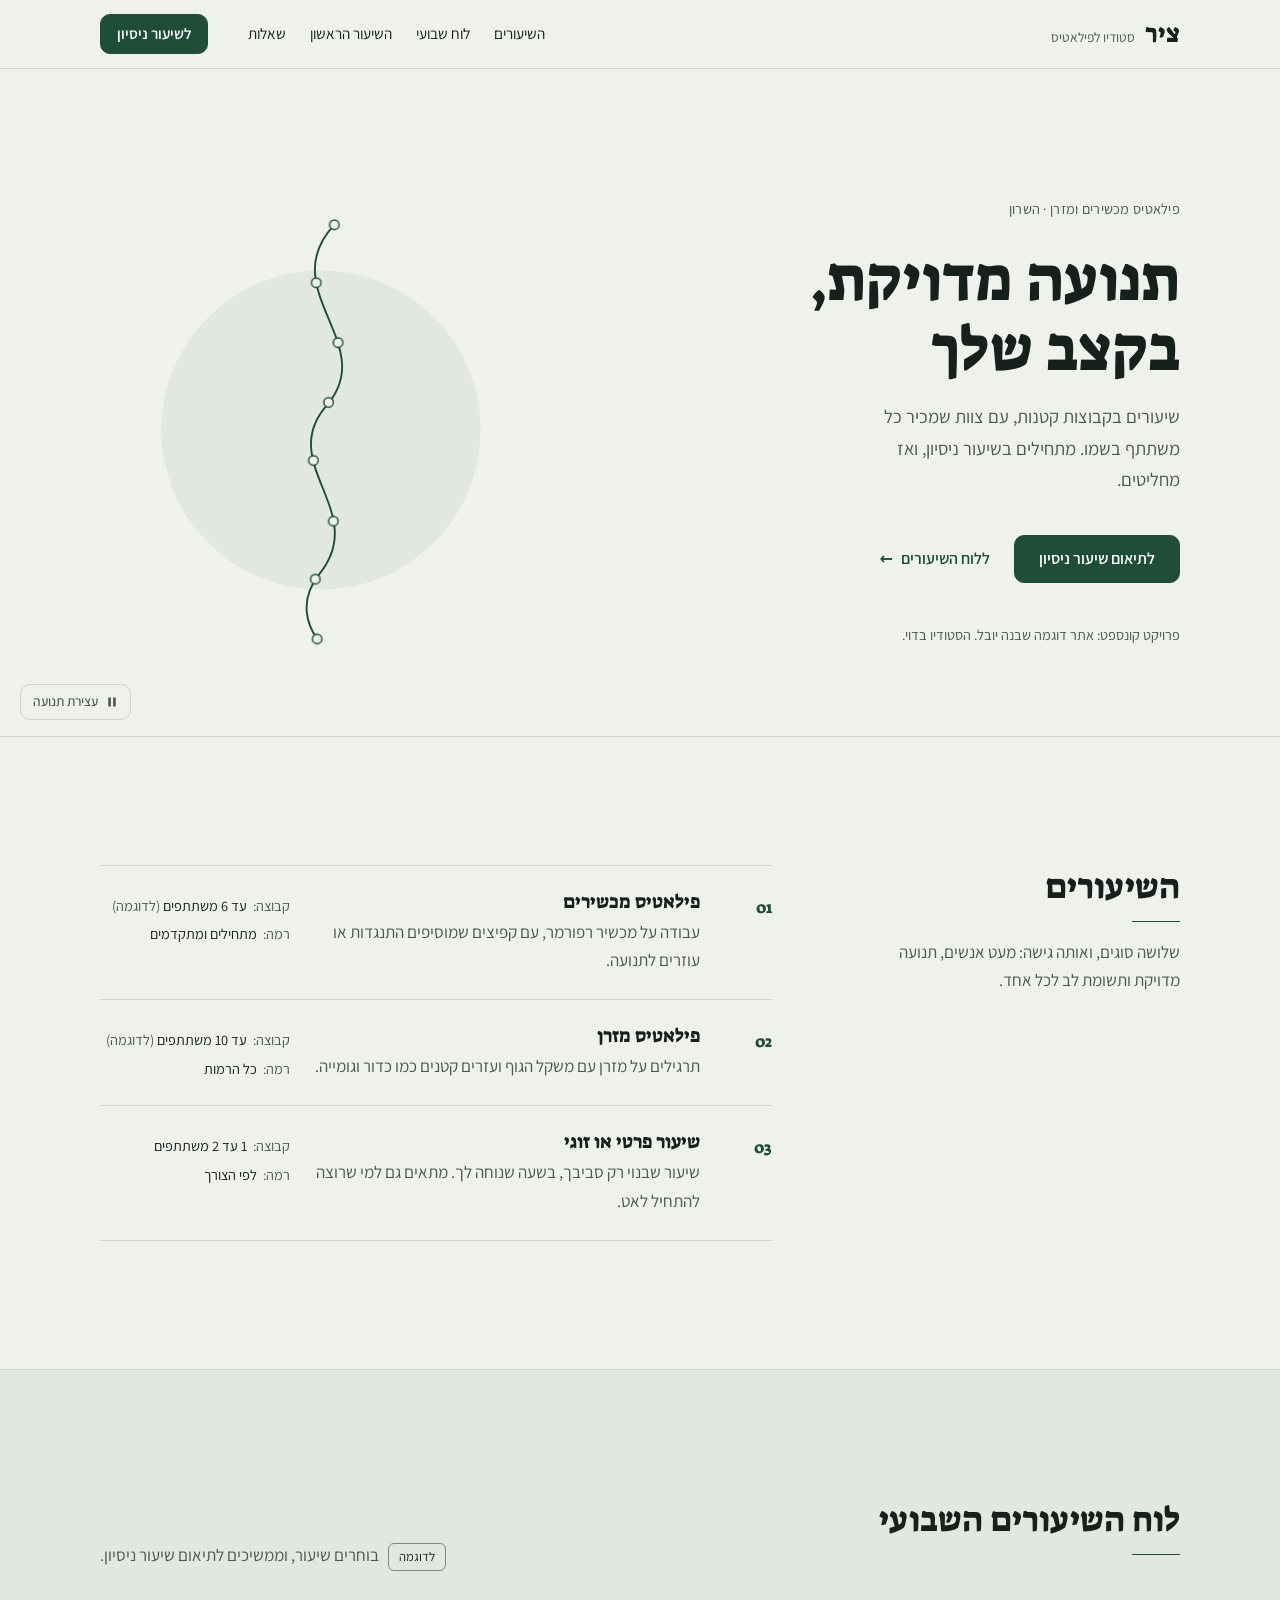
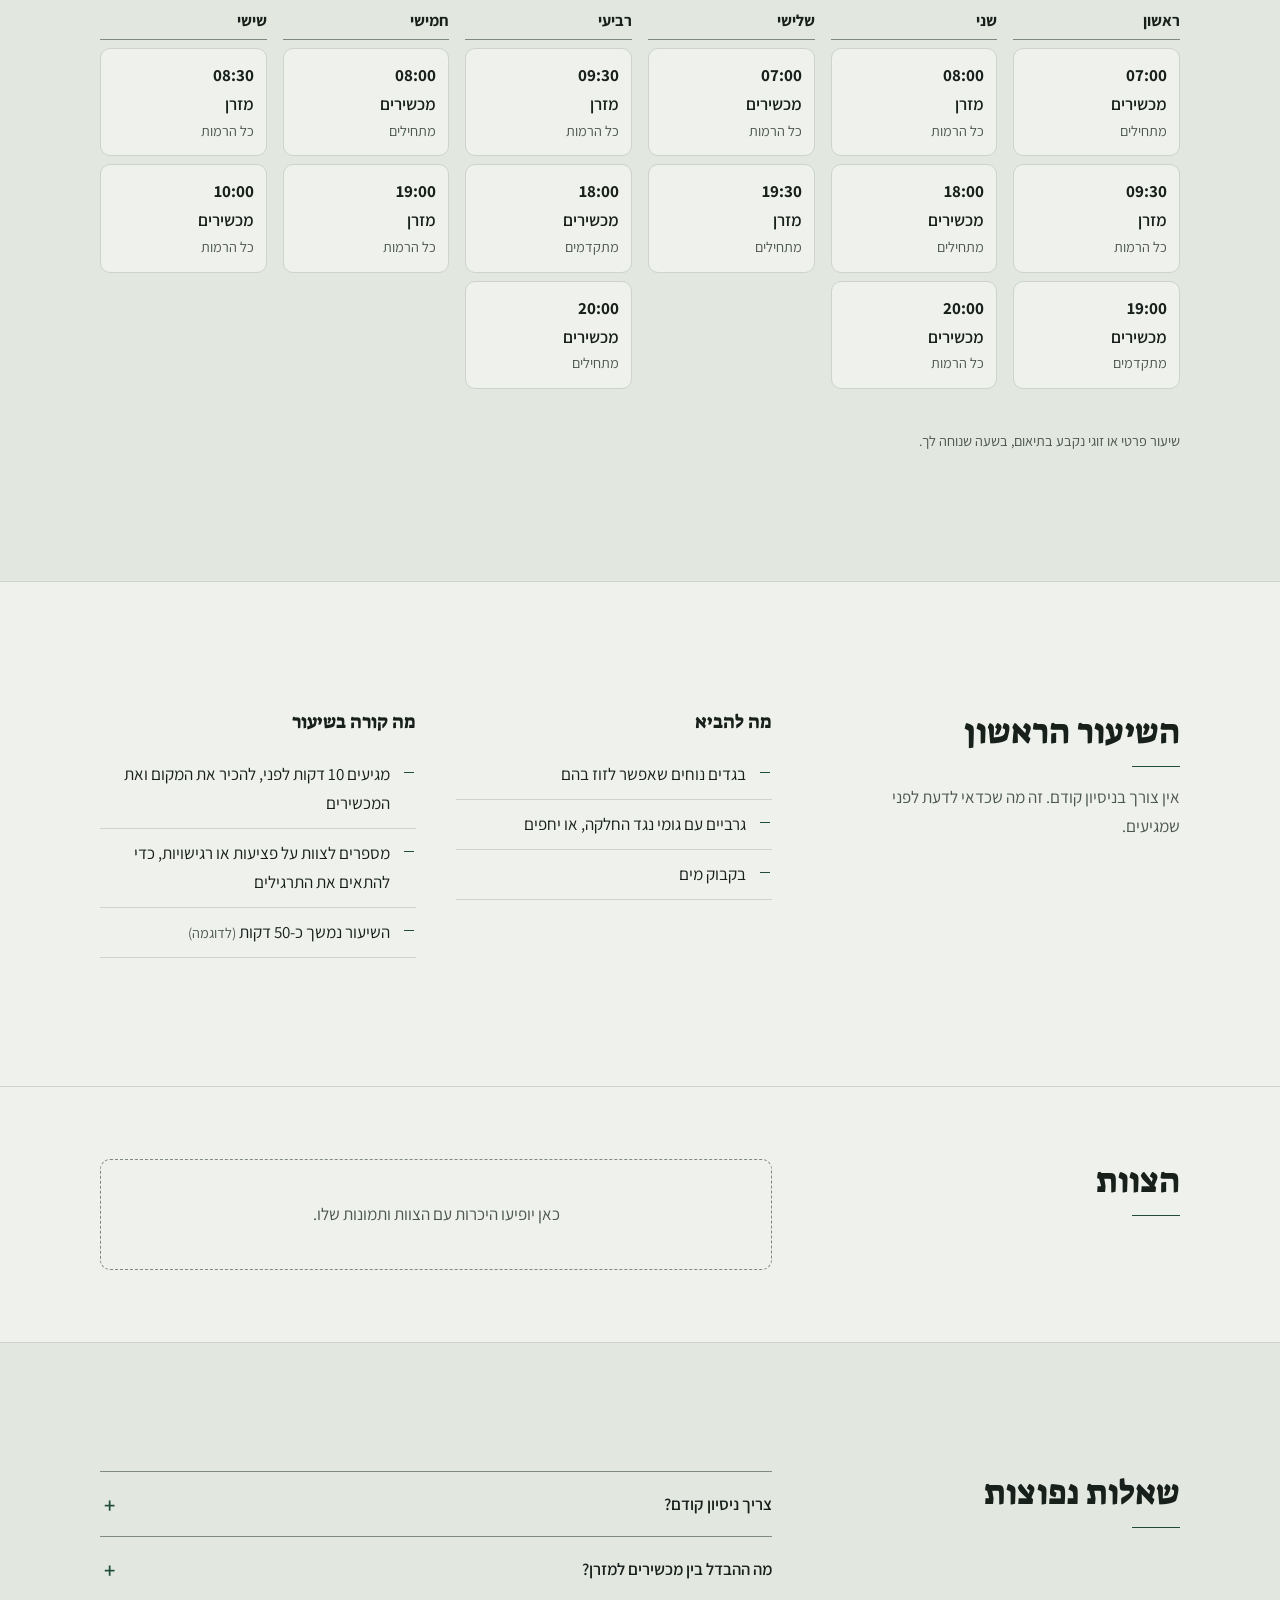
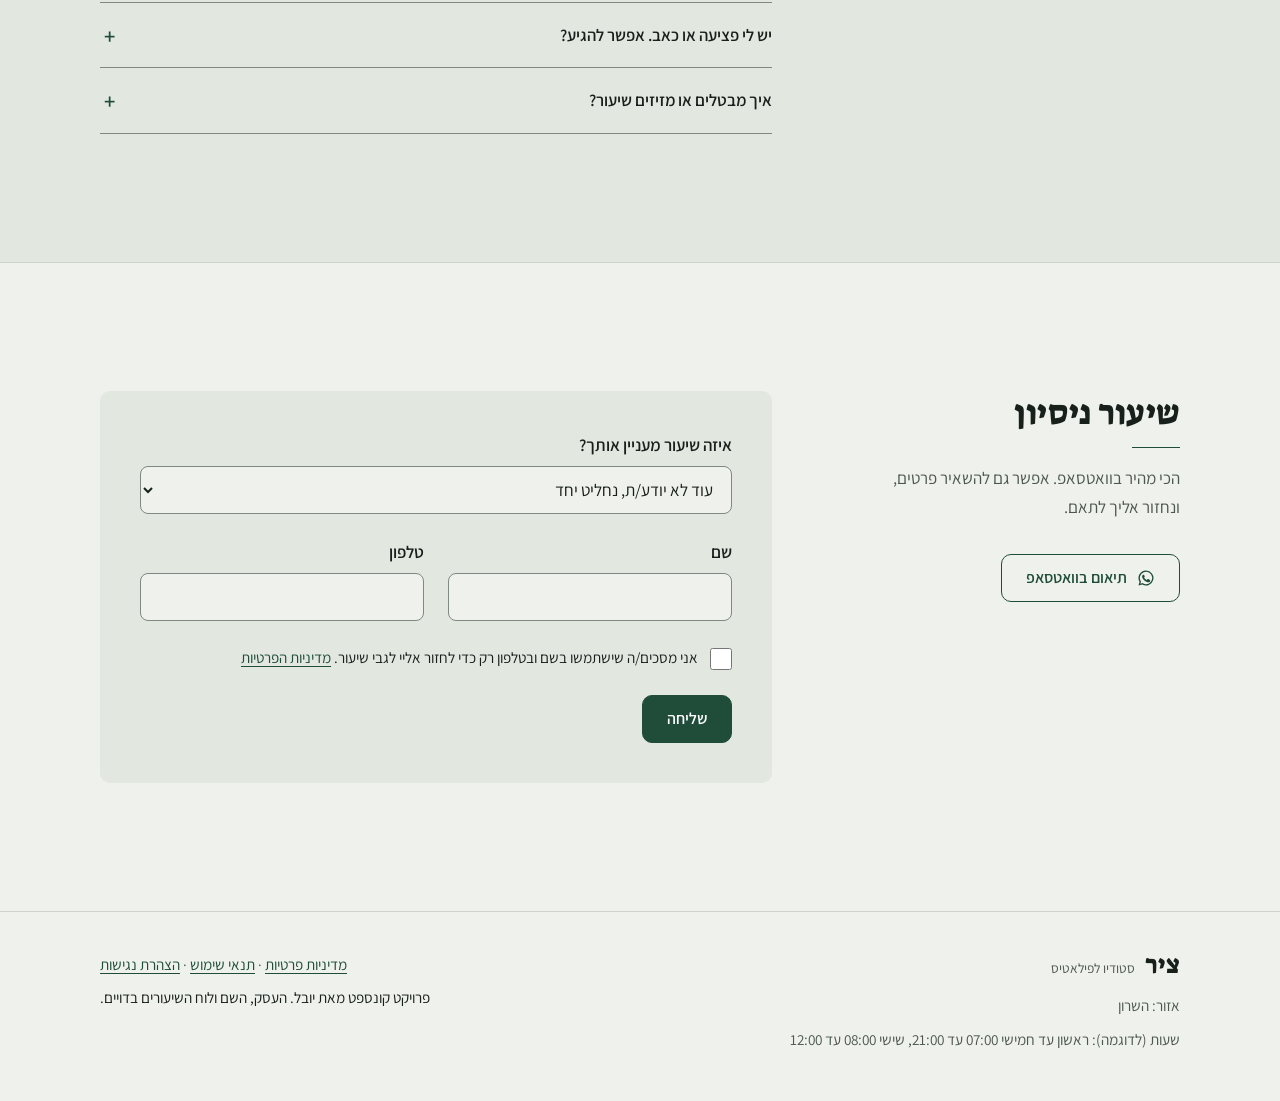
==== commit b6db9529: "החזרה לגרסה שלפני מערכת העיצוב (כמו c953172) לבקשת יובל: האתר חוזר בדיוק למצב שהיה לפני המעבר למערכת" ====
--- a/index.html
+++ b/index.html
@@ -1,59 +1,46 @@
 <!doctype html>
-<html lang="he" dir="rtl" class="theme-light">
+<html lang="he" dir="rtl">
 <head>
   <meta charset="utf-8">
-  <meta name="viewport" content="width=device-width, initial-scale=1, viewport-fit=cover">
+  <meta name="viewport" content="width=device-width, initial-scale=1">
   <title>ציר – סטודיו לפילאטיס | פרויקט קונספט</title>
   <meta name="description" content="אתר דוגמה לסטודיו פילאטיס: שיעורי מכשירים ומזרן בקבוצות קטנות, לוח שיעורים שבועי ותיאום שיעור ניסיון. פרויקט קונספט, העסק בדוי.">
-  <meta name="theme-color" content="#EEF1EC">
   <link rel="preload" href="fonts/suez-one-hebrew-400-normal.woff2" as="font" type="font/woff2" crossorigin>
   <link rel="preload" href="fonts/assistant-hebrew-wght-normal.woff2" as="font" type="font/woff2" crossorigin>
-  <link rel="stylesheet" href="webit.css">
-  <link rel="stylesheet" href="site.css">
+  <link rel="stylesheet" href="styles.css">
   <link rel="icon" href="favicon.svg" type="image/svg+xml">
-  <script src="webit.js" defer></script>
-  <script src="webit-fx.js" defer></script>
-  <script src="script.js" defer></script>
+  <meta name="theme-color" content="#EEF1EC">
 </head>
 <body>
   <a class="skip" href="#main">דילוג לתוכן</a>
-  <aside aria-label="הערה על האתר"><p class="concept-note">פרויקט קונספט: אתר דוגמה שבנה יובל. הסטודיו, השם ולוח השיעורים בדויים.</p></aside>
 
   <header class="site-header">
-    <div class="wrap">
-      <a class="logo" href="#top"><svg class="logo__mark" viewBox="0 0 32 32" aria-hidden="true"><path d="M17 5c-5 4 4 7 0 11s4 7-1 11"/></svg>ציר <small>סטודיו לפילאטיס</small></a>
+    <div class="wrap header-inner">
+      <a class="brand" href="#top">ציר<span class="brand-sub">סטודיו לפילאטיס</span></a>
       <nav class="nav" aria-label="ניווט ראשי">
         <a href="#classes">השיעורים</a>
         <a href="#schedule">לוח שבועי</a>
         <a href="#first">השיעור הראשון</a>
         <a href="#faq">שאלות</a>
       </nav>
-      <div class="header-actions">
-        <a class="header-link" href="accessibility.html"><svg viewBox="0 0 24 24" aria-hidden="true"><circle cx="12" cy="4" r="2" fill="currentColor"/><path fill="none" stroke="currentColor" stroke-width="2" stroke-linecap="round" d="M5 8.5l7 1.5 7-1.5M12 10v5m0 0l-3.5 6m3.5-6l3.5 6"/></svg><span>נגישות</span></a>
-        <a class="btn btn--primary" href="#book">לשיעור ניסיון</a>
-      </div>
+      <a class="btn btn-small" href="#book">לשיעור ניסיון</a>
     </div>
   </header>
 
   <main id="main">
-    <!-- 1. פתיח: מה זה, ופעולה אחת -->
-    <section class="hero intro fx-host" id="top" data-cta-hide>
-      <canvas class="fx-layer fx-calm" data-fx="dust"></canvas>
-      <div class="wrap grid">
-        <div class="col-7">
-          <p class="eyebrow" data-intro><b>01</b> פילאטיס מכשירים ומזרן · השרון</p>
-          <h1 class="t-hero hl">
-            <span class="line">פילאטיס,</span>
-            <span class="line i1"><em>בקצב שלך</em></span>
-          </h1>
-          <p class="t-lead i1" data-intro>מכשירים ומזרן בקבוצות קטנות, עם צוות שמכיר כל משתתף בשמו. מתחילים בשיעור ניסיון, ואז מחליטים.</p>
-          <div class="hero__actions i2" data-intro>
-            <a class="btn btn--primary btn--lg" href="#book">לתיאום שיעור ניסיון</a>
+    <section class="hero" id="top">
+      <div class="wrap hero-grid">
+        <div class="hero-copy">
+          <p class="eyebrow">פילאטיס מכשירים ומזרן · השרון</p>
+          <h1>תנועה מדויקת,<br>בקצב שלך</h1>
+          <p class="lead">שיעורים בקבוצות קטנות, עם צוות שמכיר כל משתתף בשמו. מתחילים בשיעור ניסיון, ואז מחליטים.</p>
+          <div class="hero-actions">
+            <a class="btn" href="#book">לתיאום שיעור ניסיון</a>
             <a class="link-arrow" href="#schedule">ללוח השיעורים</a>
           </div>
-          <p class="hero__trust i3" data-intro><span>רפורמר ומזרן</span><span>גם למי שלא עשו פילאטיס אף פעם</span></p>
-        </div>
-        <div class="col-5 hero__art" aria-hidden="true">
+          <p class="concept-note">פרויקט קונספט: אתר דוגמה שבנה יובל. הסטודיו בדוי.</p>
+        </div>
+        <div class="hero-art" aria-hidden="true">
           <svg viewBox="0 0 400 480" class="spine">
             <circle class="breath" cx="200" cy="240" r="168"/>
             <path class="curve" pathLength="1" d="M214 24 C150 92 262 150 206 214 C152 276 252 326 198 392 C176 420 186 446 196 460"/>
@@ -63,59 +50,49 @@
           </svg>
         </div>
       </div>
-    </section>
-
-    <!-- 2. סצנה נעוצה: הגישה של הסטודיו בשלוש שורות -->
-    <section class="scene" data-scene aria-label="הגישה של הסטודיו">
-      <div class="scene__stage">
-        <div class="wrap--narrow">
-          <p class="statement hl">
-            <span class="line reveal-line n3">מעט <em>אנשים.</em></span>
-            <span class="line reveal-line n3 i1">תנועה <em>מדויקת.</em></span>
-            <span class="line reveal-line n3 i2">תשומת לב <em>לכל אחד.</em></span>
-          </p>
-        </div>
-      </div>
-    </section>
-
-    <!-- 3. ההצעה: סוגי השיעורים בשורות רחבות -->
+      <button class="motion-toggle" type="button" id="motion-toggle" aria-pressed="false" hidden>
+        <svg class="icon-pause" aria-hidden="true" width="12" height="12" viewBox="0 0 16 16" fill="currentColor"><rect x="3" y="2" width="3.5" height="12"/><rect x="9.5" y="2" width="3.5" height="12"/></svg>
+        <svg class="icon-play" aria-hidden="true" width="12" height="12" viewBox="0 0 16 16" fill="currentColor"><path d="M13 2v12L3 8z"/></svg>
+        <span class="motion-label">עצירת תנועה</span>
+      </button>
+    </section>
+
     <section class="section" id="classes" aria-labelledby="classes-title">
-      <div class="wrap">
-        <div class="section-head">
-          <p class="eyebrow"><b>02</b> השיעורים</p>
-          <h2 class="t-h2 hl" id="classes-title">שלושה סוגים, <em>גישה אחת</em></h2>
-          <p>מעט אנשים, תנועה מדויקת ותשומת לב לכל אחד.</p>
+      <div class="wrap split">
+        <div class="split-head" data-reveal>
+          <h2 id="classes-title">השיעורים</h2>
+          <p>שלושה סוגים, ואותה גישה: מעט אנשים, תנועה מדויקת ותשומת לב לכל אחד.</p>
         </div>
         <ol class="rows">
-          <li class="row">
-            <span class="row__num" aria-hidden="true">01</span>
-            <div class="row__body">
+          <li class="row" data-reveal>
+            <span class="row-num" aria-hidden="true">01</span>
+            <div class="row-body">
               <h3>פילאטיס מכשירים</h3>
               <p>עבודה על מכשיר רפורמר, עם קפיצים שמוסיפים התנגדות או עוזרים לתנועה.</p>
             </div>
-            <dl class="row__meta">
+            <dl class="row-meta">
               <div><dt>קבוצה</dt><dd>עד 6 משתתפים <small>(לדוגמה)</small></dd></div>
               <div><dt>רמה</dt><dd>מתחילים ומתקדמים</dd></div>
             </dl>
           </li>
-          <li class="row">
-            <span class="row__num" aria-hidden="true">02</span>
-            <div class="row__body">
+          <li class="row" data-reveal>
+            <span class="row-num" aria-hidden="true">02</span>
+            <div class="row-body">
               <h3>פילאטיס מזרן</h3>
               <p>תרגילים על מזרן עם משקל הגוף ועזרים קטנים כמו כדור וגומייה.</p>
             </div>
-            <dl class="row__meta">
+            <dl class="row-meta">
               <div><dt>קבוצה</dt><dd>עד 10 משתתפים <small>(לדוגמה)</small></dd></div>
               <div><dt>רמה</dt><dd>כל הרמות</dd></div>
             </dl>
           </li>
-          <li class="row">
-            <span class="row__num" aria-hidden="true">03</span>
-            <div class="row__body">
+          <li class="row" data-reveal>
+            <span class="row-num" aria-hidden="true">03</span>
+            <div class="row-body">
               <h3>שיעור פרטי או זוגי</h3>
               <p>שיעור שבנוי רק סביבך, בשעה שנוחה לך. מתאים גם למי שרוצה להתחיל לאט.</p>
             </div>
-            <dl class="row__meta">
+            <dl class="row-meta">
               <div><dt>קבוצה</dt><dd>1 עד 2 משתתפים</dd></div>
               <div><dt>רמה</dt><dd>לפי הצורך</dd></div>
             </dl>
@@ -124,14 +101,10 @@
       </div>
     </section>
 
-    <!-- 4. לוח השיעורים: הלב של האתר (ORS) -->
-    <section class="section section--alt" id="schedule" aria-labelledby="schedule-title">
+    <section class="section section-alt" id="schedule" aria-labelledby="schedule-title">
       <div class="wrap">
-        <div class="section-head section-head--row">
-          <div>
-            <p class="eyebrow"><b>03</b> לוח שבועי</p>
-            <h2 class="t-h2 hl" id="schedule-title">מתי יש <em>שיעור</em></h2>
-          </div>
+        <div class="schedule-head" data-reveal>
+          <h2 id="schedule-title">לוח השיעורים השבועי</h2>
           <p><span class="tag">לדוגמה</span> בוחרים שיעור, וממשיכים לתיאום שיעור ניסיון.</p>
         </div>
 
@@ -144,82 +117,65 @@
           <button role="tab" type="button" id="tab-6" aria-controls="day-6" aria-selected="false" tabindex="-1">ו׳</button>
         </div>
 
-        <div class="week">
+        <div class="week" data-reveal>
           <div class="day is-active" id="day-1" role="tabpanel" aria-labelledby="tab-1">
             <h3 class="day-name">ראשון</h3>
             <ul class="slots">
-              <li><a class="slot" href="#book" data-class="מכשירים" data-when="ראשון 07:00"><time>07:00</time><span class="slot__name">מכשירים</span><span class="slot__level">מתחילים</span></a></li>
-              <li><a class="slot" href="#book" data-class="מזרן" data-when="ראשון 09:30"><time>09:30</time><span class="slot__name">מזרן</span><span class="slot__level">כל הרמות</span></a></li>
-              <li><a class="slot" href="#book" data-class="מכשירים" data-when="ראשון 19:00"><time>19:00</time><span class="slot__name">מכשירים</span><span class="slot__level">מתקדמים</span></a></li>
+              <li><a class="slot" href="#book" data-class="מכשירים" data-when="ראשון 07:00"><time>07:00</time><span class="slot-name">מכשירים</span><span class="slot-level">מתחילים</span></a></li>
+              <li><a class="slot" href="#book" data-class="מזרן" data-when="ראשון 09:30"><time>09:30</time><span class="slot-name">מזרן</span><span class="slot-level">כל הרמות</span></a></li>
+              <li><a class="slot" href="#book" data-class="מכשירים" data-when="ראשון 19:00"><time>19:00</time><span class="slot-name">מכשירים</span><span class="slot-level">מתקדמים</span></a></li>
             </ul>
           </div>
           <div class="day" id="day-2" role="tabpanel" aria-labelledby="tab-2">
             <h3 class="day-name">שני</h3>
             <ul class="slots">
-              <li><a class="slot" href="#book" data-class="מזרן" data-when="שני 08:00"><time>08:00</time><span class="slot__name">מזרן</span><span class="slot__level">כל הרמות</span></a></li>
-              <li><a class="slot" href="#book" data-class="מכשירים" data-when="שני 18:00"><time>18:00</time><span class="slot__name">מכשירים</span><span class="slot__level">מתחילים</span></a></li>
-              <li><a class="slot" href="#book" data-class="מכשירים" data-when="שני 20:00"><time>20:00</time><span class="slot__name">מכשירים</span><span class="slot__level">כל הרמות</span></a></li>
+              <li><a class="slot" href="#book" data-class="מזרן" data-when="שני 08:00"><time>08:00</time><span class="slot-name">מזרן</span><span class="slot-level">כל הרמות</span></a></li>
+              <li><a class="slot" href="#book" data-class="מכשירים" data-when="שני 18:00"><time>18:00</time><span class="slot-name">מכשירים</span><span class="slot-level">מתחילים</span></a></li>
+              <li><a class="slot" href="#book" data-class="מכשירים" data-when="שני 20:00"><time>20:00</time><span class="slot-name">מכשירים</span><span class="slot-level">כל הרמות</span></a></li>
             </ul>
           </div>
           <div class="day" id="day-3" role="tabpanel" aria-labelledby="tab-3">
             <h3 class="day-name">שלישי</h3>
             <ul class="slots">
-              <li><a class="slot" href="#book" data-class="מכשירים" data-when="שלישי 07:00"><time>07:00</time><span class="slot__name">מכשירים</span><span class="slot__level">כל הרמות</span></a></li>
-              <li><a class="slot" href="#book" data-class="מזרן" data-when="שלישי 19:30"><time>19:30</time><span class="slot__name">מזרן</span><span class="slot__level">מתחילים</span></a></li>
+              <li><a class="slot" href="#book" data-class="מכשירים" data-when="שלישי 07:00"><time>07:00</time><span class="slot-name">מכשירים</span><span class="slot-level">כל הרמות</span></a></li>
+              <li><a class="slot" href="#book" data-class="מזרן" data-when="שלישי 19:30"><time>19:30</time><span class="slot-name">מזרן</span><span class="slot-level">מתחילים</span></a></li>
             </ul>
           </div>
           <div class="day" id="day-4" role="tabpanel" aria-labelledby="tab-4">
             <h3 class="day-name">רביעי</h3>
             <ul class="slots">
-              <li><a class="slot" href="#book" data-class="מזרן" data-when="רביעי 09:30"><time>09:30</time><span class="slot__name">מזרן</span><span class="slot__level">כל הרמות</span></a></li>
-              <li><a class="slot" href="#book" data-class="מכשירים" data-when="רביעי 18:00"><time>18:00</time><span class="slot__name">מכשירים</span><span class="slot__level">מתקדמים</span></a></li>
-              <li><a class="slot" href="#book" data-class="מכשירים" data-when="רביעי 20:00"><time>20:00</time><span class="slot__name">מכשירים</span><span class="slot__level">מתחילים</span></a></li>
+              <li><a class="slot" href="#book" data-class="מזרן" data-when="רביעי 09:30"><time>09:30</time><span class="slot-name">מזרן</span><span class="slot-level">כל הרמות</span></a></li>
+              <li><a class="slot" href="#book" data-class="מכשירים" data-when="רביעי 18:00"><time>18:00</time><span class="slot-name">מכשירים</span><span class="slot-level">מתקדמים</span></a></li>
+              <li><a class="slot" href="#book" data-class="מכשירים" data-when="רביעי 20:00"><time>20:00</time><span class="slot-name">מכשירים</span><span class="slot-level">מתחילים</span></a></li>
             </ul>
           </div>
           <div class="day" id="day-5" role="tabpanel" aria-labelledby="tab-5">
             <h3 class="day-name">חמישי</h3>
             <ul class="slots">
-              <li><a class="slot" href="#book" data-class="מכשירים" data-when="חמישי 08:00"><time>08:00</time><span class="slot__name">מכשירים</span><span class="slot__level">מתחילים</span></a></li>
-              <li><a class="slot" href="#book" data-class="מזרן" data-when="חמישי 19:00"><time>19:00</time><span class="slot__name">מזרן</span><span class="slot__level">כל הרמות</span></a></li>
+              <li><a class="slot" href="#book" data-class="מכשירים" data-when="חמישי 08:00"><time>08:00</time><span class="slot-name">מכשירים</span><span class="slot-level">מתחילים</span></a></li>
+              <li><a class="slot" href="#book" data-class="מזרן" data-when="חמישי 19:00"><time>19:00</time><span class="slot-name">מזרן</span><span class="slot-level">כל הרמות</span></a></li>
             </ul>
           </div>
           <div class="day" id="day-6" role="tabpanel" aria-labelledby="tab-6">
             <h3 class="day-name">שישי</h3>
             <ul class="slots">
-              <li><a class="slot" href="#book" data-class="מזרן" data-when="שישי 08:30"><time>08:30</time><span class="slot__name">מזרן</span><span class="slot__level">כל הרמות</span></a></li>
-              <li><a class="slot" href="#book" data-class="מכשירים" data-when="שישי 10:00"><time>10:00</time><span class="slot__name">מכשירים</span><span class="slot__level">כל הרמות</span></a></li>
-            </ul>
-          </div>
-        </div>
-        <div class="schedule-cta">
-          <a class="btn btn--primary" href="#book">לתיאום שיעור ניסיון</a>
-          <p class="t-muted">שיעור פרטי או זוגי נקבע בתיאום, בשעה שנוחה לך.</p>
-        </div>
-      </div>
-    </section>
-
-    <!-- 5. השיטה: השיעור הראשון, על החוט -->
+              <li><a class="slot" href="#book" data-class="מזרן" data-when="שישי 08:30"><time>08:30</time><span class="slot-name">מזרן</span><span class="slot-level">כל הרמות</span></a></li>
+              <li><a class="slot" href="#book" data-class="מכשירים" data-when="שישי 10:00"><time>10:00</time><span class="slot-name">מכשירים</span><span class="slot-level">כל הרמות</span></a></li>
+            </ul>
+          </div>
+        </div>
+        <p class="note">שיעור פרטי או זוגי נקבע בתיאום, בשעה שנוחה לך.</p>
+      </div>
+    </section>
+
     <section class="section" id="first" aria-labelledby="first-title">
-      <div class="wrap">
-        <div class="section-head">
-          <p class="eyebrow"><b>04</b> השיעור הראשון</p>
-          <h2 class="t-h2 hl" id="first-title">מה קורה <em>בשיעור הראשון</em></h2>
+      <div class="wrap split">
+        <div class="split-head" data-reveal>
+          <h2 id="first-title">השיעור הראשון</h2>
           <p>אין צורך בניסיון קודם. זה מה שכדאי לדעת לפני שמגיעים.</p>
         </div>
-        <div class="first">
-          <div class="thread" data-progress>
-            <svg class="thread__svg" viewBox="0 0 44 1000" preserveAspectRatio="none" aria-hidden="true">
-              <path class="thread__base" d="M26 0 C 6 140, 40 260, 22 380 C 6 500, 40 620, 20 760 C 12 860, 24 940, 22 1000"/>
-              <path class="thread__draw" pathLength="1" d="M26 0 C 6 140, 40 260, 22 380 C 6 500, 40 620, 20 760 C 12 860, 24 940, 22 1000"/>
-            </svg>
-            <ol class="steps thread__body">
-              <li class="step" data-reveal><span class="step__num">01</span><h3>בוחרים שיעור</h3><p>לוחצים על שיעור בלוח, והוא נכנס לטופס. אפשר גם להשאיר את הבחירה לשיחה.</p></li>
-              <li class="step" data-reveal><span class="step__num">02</span><h3>מתאמים שיעור ניסיון</h3><p>בוואטסאפ, או משאירים שם וטלפון ומחכים שיחזרו אליכם.</p></li>
-              <li class="step" data-reveal><span class="step__num">03</span><h3>מגיעים 10 דקות לפני</h3><p>להכיר את המקום ואת המכשירים, ולספר לצוות על פציעות או רגישויות כדי להתאים את התרגילים.</p></li>
-              <li class="step" data-reveal><span class="step__num">04</span><h3>השיעור</h3><p>נמשך כ-50 דקות <small>(לדוגמה)</small>. בשיעור מסבירים כל תרגיל ומתאימים אותו לרמה שלך.</p></li>
-            </ol>
-          </div>
-          <div class="bring">
+        <div class="first-grid">
+          <div data-reveal>
             <h3>מה להביא</h3>
             <ul class="ticks">
               <li>בגדים נוחים שאפשר לזוז בהם</li>
@@ -227,32 +183,35 @@
               <li>בקבוק מים</li>
             </ul>
           </div>
-        </div>
-      </div>
-    </section>
-
-    <!-- 6. הצוות, המלצות ומדיה: רק אמיתיים, אז כרגע מקום שמור אחד -->
-    <section class="section" aria-labelledby="team-title">
-      <div class="wrap">
-        <div class="section-head">
-          <p class="eyebrow"><b>05</b> הצוות</p>
-          <h2 class="t-h2" id="team-title">מי מלמד</h2>
-        </div>
-        <div class="placeholder people-box">
+          <div data-reveal>
+            <h3>מה קורה בשיעור</h3>
+            <ul class="ticks">
+              <li>מגיעים 10 דקות לפני, להכיר את המקום ואת המכשירים</li>
+              <li>מספרים לצוות על פציעות או רגישויות, כדי להתאים את התרגילים</li>
+              <li>השיעור נמשך כ-50 דקות <small>(לדוגמה)</small></li>
+            </ul>
+          </div>
+        </div>
+      </div>
+    </section>
+
+    <section class="section section-tight" aria-labelledby="team-title">
+      <div class="wrap split">
+        <div class="split-head" data-reveal>
+          <h2 id="team-title">הצוות</h2>
+        </div>
+        <div class="placeholder" data-reveal>
           <p>כאן יופיעו היכרות עם הצוות ותמונות שלו.</p>
-          <p>וכאן, כשיהיו, המלצות אמיתיות של מתאמנים, עם שם ובאישורם, וסרטונים קצרים מהסטודיו.</p>
-        </div>
-      </div>
-    </section>
-
-    <!-- 8. שאלות נפוצות -->
-    <section class="section section--alt" id="faq" aria-labelledby="faq-title">
-      <div class="wrap--narrow">
-        <div class="section-head">
-          <p class="eyebrow"><b>06</b> שאלות</p>
-          <h2 class="t-h2" id="faq-title">שאלות נפוצות</h2>
-        </div>
-        <div class="faq">
+        </div>
+      </div>
+    </section>
+
+    <section class="section section-alt" id="faq" aria-labelledby="faq-title">
+      <div class="wrap split">
+        <div class="split-head" data-reveal>
+          <h2 id="faq-title">שאלות נפוצות</h2>
+        </div>
+        <div class="faq" data-reveal>
           <details>
             <summary>צריך ניסיון קודם?</summary>
             <p>לא. יש שיעורים למתחילים, ובשיעור מסבירים כל תרגיל ומתאימים אותו לרמה שלך.</p>
@@ -273,24 +232,20 @@
       </div>
     </section>
 
-    <!-- 9. סיום: וואטסאפ או טופס קצר -->
-    <section class="section book fx-host" id="book" aria-labelledby="book-title" data-cta-hide>
-      <canvas class="fx-layer fx-calm" data-fx="dust"></canvas>
-      <div class="wrap grid">
-        <div class="col-5 stack">
-          <p class="eyebrow"><b>07</b> מתחילים</p>
-          <h2 class="t-h2 hl" id="book-title">קובעים <em>שיעור ניסיון</em></h2>
-          <p class="t-lead">הכי מהיר בוואטסאפ. אפשר גם להשאיר פרטים, ונחזור אליך לתאם.</p>
-          <button class="btn btn--primary btn--lg js-whatsapp" type="button">
+    <section class="section book" id="book" aria-labelledby="book-title">
+      <div class="wrap split">
+        <div class="split-head" data-reveal>
+          <h2 id="book-title">שיעור ניסיון</h2>
+          <p>הכי מהיר בוואטסאפ. אפשר גם להשאיר פרטים, ונחזור אליך לתאם.</p>
+          <button class="btn btn-wa js-whatsapp" type="button">
             <svg aria-hidden="true" width="18" height="18" viewBox="0 0 24 24" fill="currentColor"><path d="M12 2a10 10 0 0 0-8.6 15.1L2 22l5-1.3A10 10 0 1 0 12 2zm0 18.2a8.2 8.2 0 0 1-4.2-1.2l-.3-.2-3 .8.8-2.9-.2-.3A8.2 8.2 0 1 1 12 20.2zm4.5-6.1c-.2-.1-1.5-.7-1.7-.8-.2-.1-.4-.1-.6.1l-.8 1c-.1.2-.3.2-.5.1a6.7 6.7 0 0 1-3.3-2.9c-.3-.4.2-.4.7-1.3.1-.2 0-.3 0-.4l-.8-1.8c-.2-.5-.4-.4-.6-.4h-.5a1 1 0 0 0-.7.3 3 3 0 0 0-.9 2.2c0 1.3 1 2.6 1.1 2.8.1.2 1.9 2.9 4.6 4 1.7.7 2.4.8 3.2.7.5-.1 1.5-.6 1.8-1.2.2-.6.2-1.1.1-1.2l-.5-.2z"/></svg>
             <span>תיאום בוואטסאפ</span>
           </button>
         </div>
 
-        <div class="col-7 i1">
+        <div class="book-main">
           <!-- אתר דוגמה: הטופס לא נשלח לשום שרת. בלי JavaScript הכפתור נשאר כבוי, כדי שהפרטים לא ייצאו מהדפדפן. -->
-          <form class="form contact-box" id="book-form" novalidate>
-            <h3>או השאירו פרטים</h3>
+          <form class="form" id="book-form" novalidate data-reveal>
             <p class="hp" aria-hidden="true"><label>לא למלא <input name="company" tabindex="-1" autocomplete="off"></label></p>
             <div class="field">
               <label for="slot">איזה שיעור מעניין אותך?</label>
@@ -311,13 +266,16 @@
                 <input id="phone" name="phone" type="tel" inputmode="tel" autocomplete="tel" dir="ltr" required>
               </div>
             </div>
-            <label class="check"><input id="consent" name="consent" type="checkbox" required><span>אני מסכים/ה שישתמשו בשם ובטלפון רק כדי לחזור אליי לגבי שיעור. <a href="privacy.html">מדיניות הפרטיות</a></span></label>
+            <div class="field field-check">
+              <input id="consent" name="consent" type="checkbox" required>
+              <label for="consent">אני מסכים/ה שישתמשו בשם ובטלפון רק כדי לחזור אליי לגבי שיעור. <a href="privacy.html">מדיניות הפרטיות</a></label>
+            </div>
             <p class="form-error" id="form-error" role="alert" hidden></p>
-            <button class="btn btn--primary" type="submit" disabled>שליחה</button>
+            <button class="btn" type="submit" disabled>שליחה</button>
             <noscript><p>הטופס באתר הדוגמה עובד רק כש-JavaScript פועל.</p></noscript>
           </form>
 
-          <div class="flow contact-box" id="flow" tabindex="-1" hidden>
+          <div class="flow" id="flow" tabindex="-1" hidden>
             <p class="flow-status" role="status">תודה! זה אתר דוגמה, ולכן הפרטים לא נשלחו לשום מקום.</p>
             <h3>מה היה קורה עכשיו בסטודיו אמיתי</h3>
             <p class="flow-sub">ההודעות האלה נשלחות לבד, בלי שמישהו בצוות צריך לזכור. כאן הן רק הדגמה.</p>
@@ -349,9 +307,9 @@
   </main>
 
   <footer class="site-footer">
-    <div class="wrap">
+    <div class="wrap footer-inner">
       <div>
-        <p class="logo"><svg class="logo__mark" viewBox="0 0 32 32" aria-hidden="true"><path d="M17 5c-5 4 4 7 0 11s4 7-1 11"/></svg>ציר <small>סטודיו לפילאטיס</small></p>
+        <p class="brand">ציר<span class="brand-sub">סטודיו לפילאטיס</span></p>
         <p>אזור: השרון</p>
         <p>שעות (לדוגמה): ראשון עד חמישי 07:00 עד 21:00, שישי 08:00 עד 12:00</p>
       </div>
@@ -362,16 +320,12 @@
     </div>
   </footer>
 
-  <button class="motion-toggle" type="button" data-motion-toggle aria-pressed="false">עצירת תנועה</button>
-
-  <div class="cta-bar" data-cta-bar>
-    <a class="btn btn--primary btn--block btn--lg" href="#book">לתיאום שיעור ניסיון</a>
-  </div>
-
   <dialog class="dialog" id="wa-dialog" aria-labelledby="wa-title">
     <h2 id="wa-title">כאן נפתח וואטסאפ</h2>
     <p>זה אתר דוגמה. באתר אמיתי, הכפתור הזה פותח שיחת וואטסאפ עם הסטודיו, עם הודעה מוכנה לתיאום שיעור ניסיון.</p>
-    <form method="dialog"><button class="btn btn--primary" type="submit">הבנתי</button></form>
+    <form method="dialog"><button class="btn" type="submit">הבנתי</button></form>
   </dialog>
+
+  <script src="script.js" defer></script>
 </body>
 </html>
--- a/styles.css
+++ b/styles.css
@@ -0,0 +1,360 @@
+/* הגופנים מאוחסנים באתר (רישיון SIL OFL ב-fonts/OFL.txt). Suez One לכותרות, Assistant לטקסט */
+@font-face {
+  font-family: "Suez One";
+  font-style: normal;
+  font-weight: 400;
+  font-display: swap;
+  src: url("fonts/suez-one-hebrew-400-normal.woff2") format("woff2");
+  unicode-range: U+0307-0308, U+0590-05FF, U+200C-2010, U+20AA, U+25CC, U+FB1D-FB4F;
+}
+@font-face {
+  font-family: "Suez One";
+  font-style: normal;
+  font-weight: 400;
+  font-display: swap;
+  src: url("fonts/suez-one-latin-400-normal.woff2") format("woff2");
+  unicode-range: U+0000-00FF, U+0131, U+0152-0153, U+02BB-02BC, U+02C6, U+02DA, U+02DC, U+0304, U+0308, U+0329, U+2000-206F, U+20AC, U+2122, U+2191, U+2193, U+2212, U+2215, U+FEFF, U+FFFD;
+}
+@font-face {
+  font-family: "Assistant";
+  font-style: normal;
+  font-weight: 200 800;
+  font-display: swap;
+  src: url("fonts/assistant-hebrew-wght-normal.woff2") format("woff2");
+  unicode-range: U+0307-0308, U+0590-05FF, U+200C-2010, U+20AA, U+25CC, U+FB1D-FB4F;
+}
+@font-face {
+  font-family: "Assistant";
+  font-style: normal;
+  font-weight: 200 800;
+  font-display: swap;
+  src: url("fonts/assistant-latin-wght-normal.woff2") format("woff2");
+  unicode-range: U+0000-00FF, U+0131, U+0152-0153, U+02BB-02BC, U+02C6, U+02DA, U+02DC, U+0304, U+0308, U+0329, U+2000-206F, U+20AC, U+2122, U+2191, U+2193, U+2212, U+2215, U+FEFF, U+FFFD;
+}
+
+/*
+  גיליון מותג: ציר
+  מרווה    #EEF1EC  רקע
+  ערפל     #E2E7E0  משטח
+  דיו      #18201C  טקסט
+  אבן      #4D5751  טקסט משני
+  ירוק עמוק #1F4D3A  צבע המותג: כפתורים, קישורים ופוקוס
+  קו       #CCD4CB  קווים דקים
+  חתימה: קו עקום אחד, כמו עמוד שדרה, שנמשך לאט
+*/
+:root {
+  --bg: #EEF1EC;
+  --surface: #E2E7E0;
+  --text: #18201C;
+  --muted: #4D5751;
+  --accent: #1F4D3A;
+  --accent-hover: #173C2D;
+  --on-accent: #FFFFFF;
+  --line: #CCD4CB;
+  --field-line: #7E8981;
+  --error: #9B2C1F;
+
+  --font-head: "Suez One", "Times New Roman", serif;
+  --font: "Assistant", system-ui, sans-serif;
+  --fs-display: clamp(2.3rem, 5.4vw, 3.9rem);
+  --fs-head: clamp(1.6rem, 3vw, 2.15rem);
+  --fs-body: 1.0625rem;
+  --fs-small: 0.9rem;
+
+  --space-1: 8px;
+  --space-2: 16px;
+  --space-3: 24px;
+  --space-4: 40px;
+  --space-5: 72px;
+  --space-6: 128px;
+
+  --radius: 10px;
+  --wrap: 1120px;
+  --gutter: 20px;
+  --header-h: 68px;
+
+  --ease: cubic-bezier(0.33, 0, 0.15, 1);
+  --slow: 1100ms;
+}
+
+*, *::before, *::after { box-sizing: border-box; }
+[hidden] { display: none !important; }
+html { scroll-behavior: smooth; scroll-padding-top: calc(var(--header-h) + 12px); -webkit-text-size-adjust: 100%; }
+body {
+  margin: 0;
+  background: var(--bg);
+  color: var(--text);
+  font-family: var(--font);
+  font-size: var(--fs-body);
+  line-height: 1.7;
+  font-weight: 400;
+}
+h1, h2, h3 { text-wrap: balance; font-family: var(--font-head); font-weight: 400; line-height: 1.25; margin: 0 0 var(--space-2); }
+h1 { font-size: var(--fs-display); line-height: 1.12; }
+h2 { font-size: var(--fs-head); }
+h3 { font-size: 1.2rem; }
+p { margin: 0 0 var(--space-2); }
+small { font-size: var(--fs-small); color: var(--muted); }
+a { color: var(--accent); text-underline-offset: 3px; }
+:focus-visible { outline: 2px solid var(--accent); outline-offset: 3px; border-radius: 4px; }
+
+.wrap { max-width: var(--wrap); margin: 0 auto; padding: 0 var(--gutter); }
+
+.skip { position: absolute; inset-inline-start: 8px; top: -60px; background: var(--accent); color: var(--on-accent); padding: 8px 14px; border-radius: var(--radius); z-index: 50; }
+.skip:focus { top: 8px; }
+
+/* ===== כפתורים ===== */
+.btn {
+  display: inline-flex; align-items: center; gap: 10px;
+  min-height: 48px; padding: 0 24px;
+  background: var(--accent); color: var(--on-accent);
+  border: 1px solid var(--accent); border-radius: var(--radius);
+  font: 600 1rem/1 var(--font); text-decoration: none; cursor: pointer;
+  transition: background-color 300ms var(--ease);
+}
+.btn:hover { background: var(--accent-hover); }
+.btn:disabled { opacity: 0.55; cursor: not-allowed; }
+.btn-small { min-height: 40px; padding: 0 16px; font-size: 0.95rem; }
+.btn-wa { background: transparent; color: var(--accent); }
+.btn-wa:hover { background: var(--surface); }
+.link-arrow {
+  display: inline-flex; align-items: center; gap: 8px; min-height: 48px;
+  background: none; border: 0; padding: 0; cursor: pointer;
+  font: 600 1rem/1 var(--font); color: var(--accent); text-decoration: none;
+}
+/* בעברית החץ מצביע שמאלה, לכיוון הקריאה */
+.link-arrow::after { content: "←"; transition: transform 400ms var(--ease); }
+.link-arrow:hover::after { transform: translateX(-4px); }
+
+/* ===== כותרת עליונה ===== */
+.site-header {
+  position: sticky; top: 0; z-index: 20;
+  background: color-mix(in srgb, var(--bg) 92%, transparent);
+  border-bottom: 1px solid var(--line);
+  backdrop-filter: blur(6px);
+}
+.header-inner { display: flex; align-items: center; gap: var(--space-3); height: var(--header-h); }
+.brand { font-family: var(--font-head); font-size: 1.6rem; color: var(--text); text-decoration: none; line-height: 1; margin: 0; display: flex; align-items: baseline; gap: 10px; }
+.brand-sub { font-family: var(--font); font-size: 0.85rem; color: var(--muted); }
+.nav { display: none; gap: var(--space-3); margin-inline-start: auto; }
+.nav a { color: var(--text); text-decoration: none; font-size: 0.95rem; padding: 8px 0; }
+.nav a:hover { color: var(--accent); text-decoration: underline; }
+.header-inner .btn { margin-inline-start: auto; }
+@media (min-width: 900px) {
+  .nav { display: flex; }
+  .header-inner .btn { margin-inline-start: var(--space-2); }
+}
+@media (max-width: 420px) { .brand-sub { display: none; } }
+
+/* ===== פתיח ===== */
+.hero { position: relative; padding: var(--space-5) 0 var(--space-5); }
+.hero-grid { display: grid; gap: var(--space-4); align-items: center; }
+.eyebrow { font-size: var(--fs-small); color: var(--muted); letter-spacing: 0.02em; margin-bottom: var(--space-3); }
+.lead { font-size: 1.15rem; color: var(--muted); max-width: 34ch; margin-bottom: var(--space-4); }
+.hero-actions { display: flex; flex-wrap: wrap; align-items: center; gap: var(--space-3); }
+.concept-note { margin-top: var(--space-4); font-size: var(--fs-small); color: var(--muted); }
+.hero-art { justify-self: center; width: min(56vw, 230px); }
+.spine { display: block; width: 100%; height: auto; overflow: visible; }
+.spine .breath { fill: var(--surface); transform-origin: 200px 240px; }
+.spine .curve { fill: none; stroke: var(--accent); stroke-width: 2; stroke-linecap: round; }
+.spine .vert circle { fill: var(--bg); stroke: var(--accent); stroke-width: 1.5; }
+@media (min-width: 820px) {
+  .hero { padding: var(--space-6) 0 var(--space-5); }
+  .hero-grid { grid-template-columns: 1.15fr 0.85fr; }
+  .hero-art { width: 100%; max-width: 380px; }
+}
+
+.motion-toggle {
+  position: absolute; inset-inline-end: var(--gutter); bottom: var(--space-2);
+  display: inline-flex; align-items: center; gap: 8px; min-height: 36px; padding: 0 12px;
+  background: var(--bg); color: var(--muted); border: 1px solid var(--line); border-radius: var(--radius);
+  font: 500 0.85rem/1 var(--font); cursor: pointer;
+}
+.motion-toggle:hover { color: var(--text); border-color: var(--field-line); }
+.motion-toggle .icon-play { display: none; }
+.motion-off .motion-toggle .icon-play { display: block; }
+.motion-off .motion-toggle .icon-pause { display: none; }
+
+/* ===== חלקים ===== */
+.section { padding: var(--space-5) 0; border-top: 1px solid var(--line); }
+.section-tight { padding: var(--space-4) 0; }
+.section-alt { background: var(--surface); }
+.split { display: grid; gap: var(--space-3); }
+.split-head p { color: var(--muted); max-width: 36ch; }
+.split-head h2 { position: relative; padding-bottom: 14px; }
+/* קו דק מתחת לכותרת, שנמשך מימין בכניסה */
+.split-head h2::after, .schedule-head h2::after {
+  content: ""; position: absolute; bottom: 0; right: 0; width: 48px; height: 1px; background: var(--accent);
+  transform-origin: right; transition: transform var(--slow) var(--ease) 200ms;
+}
+.schedule-head h2 { position: relative; padding-bottom: 14px; }
+@media (min-width: 820px) {
+  .section { padding: var(--space-6) 0; }
+  .section-tight { padding: var(--space-5) 0; }
+  .split { grid-template-columns: 0.8fr 1.6fr; gap: var(--space-5); align-items: start; }
+  .split-head { position: sticky; top: calc(var(--header-h) + 32px); }
+}
+
+/* שורות השיעורים */
+.rows { list-style: none; margin: 0; padding: 0; border-top: 1px solid var(--line); }
+.row { display: grid; grid-template-columns: auto 1fr; gap: 4px var(--space-3); padding: var(--space-3) 0; border-bottom: 1px solid var(--line); }
+.row-num { font-family: var(--font-head); color: var(--accent); font-size: 1rem; padding-top: 4px; }
+.row-body p { color: var(--muted); margin: 0; }
+.row-body h3 { margin-bottom: 4px; }
+.row-meta { grid-column: 2; display: flex; flex-wrap: wrap; gap: 4px var(--space-3); margin: 8px 0 0; font-size: var(--fs-small); }
+.row-meta div { display: flex; gap: 6px; }
+.row-meta dt { color: var(--muted); }
+.row-meta dt::after { content: ":"; }
+.row-meta dd { margin: 0; }
+@media (min-width: 900px) {
+  .row { grid-template-columns: 48px 1fr 190px; align-items: start; }
+  .row-meta { grid-column: 3; flex-direction: column; margin: 4px 0 0; }
+}
+
+/* לוח שיעורים */
+.schedule-head { display: flex; flex-wrap: wrap; justify-content: space-between; align-items: end; gap: var(--space-2); margin-bottom: var(--space-4); }
+.schedule-head p { color: var(--muted); margin: 0; }
+.tag { display: inline-block; padding: 2px 10px; border: 1px solid var(--field-line); border-radius: 6px; font-size: 0.8rem; color: var(--text); margin-inline-end: 6px; }
+.week { display: grid; gap: var(--space-3); }
+.day-name { font-family: var(--font); font-weight: 700; font-size: 1rem; padding-bottom: 8px; border-bottom: 1px solid var(--field-line); margin-bottom: 8px; }
+.slots { list-style: none; margin: 0; padding: 0; display: grid; gap: 8px; }
+.slot {
+  display: grid; grid-template-columns: auto 1fr; gap: 0 12px; align-items: baseline;
+  padding: 12px 14px; background: var(--bg); border: 1px solid var(--line); border-radius: var(--radius);
+  color: var(--text); text-decoration: none;
+  transition: border-color 300ms var(--ease), transform 400ms var(--ease);
+}
+.slot time { font-weight: 700; font-variant-numeric: tabular-nums; direction: ltr; }
+.slot-name { font-weight: 600; }
+.slot-level { grid-column: 2; font-size: var(--fs-small); color: var(--muted); }
+.slot:hover { border-color: var(--accent); }
+.note { margin: var(--space-4) 0 0; color: var(--muted); font-size: var(--fs-small); }
+@media (min-width: 900px) {
+  .week { grid-template-columns: repeat(6, 1fr); gap: var(--space-2); }
+  .slot { grid-template-columns: 1fr; padding: 12px; }
+  .slot-level { grid-column: 1; }
+}
+
+/* לשוניות ימים: רק בטלפון, ורק כש-JavaScript פועל */
+.tabs { display: none; gap: 6px; margin-bottom: var(--space-3); overflow-x: auto; }
+.tabs button {
+  flex: 1 0 44px; min-height: 44px; border: 1px solid var(--line); background: var(--bg); color: var(--text);
+  border-radius: var(--radius); font: 600 1rem/1 var(--font); cursor: pointer;
+}
+.tabs button[aria-selected="true"] { background: var(--accent); color: var(--on-accent); border-color: var(--accent); }
+@media (max-width: 899px) {
+  .js .tabs { display: flex; }
+  .js .day { display: none; }
+  .js .day.is-active { display: block; }
+  .js .day-name { display: none; }
+}
+
+/* השיעור הראשון */
+.first-grid { display: grid; gap: var(--space-4); }
+.ticks { list-style: none; margin: 0; padding: 0; }
+.ticks li { position: relative; padding: 10px 26px 10px 0; border-bottom: 1px solid var(--line); }
+.ticks li::before { content: ""; position: absolute; right: 2px; top: 22px; width: 10px; height: 1px; background: var(--accent); }
+@media (min-width: 900px) { .first-grid { grid-template-columns: 1fr 1fr; } }
+
+.placeholder { border: 1px dashed var(--field-line); border-radius: var(--radius); padding: var(--space-4) var(--space-3); color: var(--muted); text-align: center; }
+.placeholder p { margin: 0; }
+
+/* שאלות */
+.faq details { border-bottom: 1px solid var(--field-line); }
+.faq details:first-child { border-top: 1px solid var(--field-line); }
+.faq summary { list-style: none; cursor: pointer; padding: 18px 0 18px 32px; position: relative; font-weight: 600; font-size: 1.05rem; }
+.faq summary::-webkit-details-marker { display: none; }
+.faq summary::after { content: "+"; position: absolute; left: 4px; top: 14px; font-size: 1.4rem; color: var(--accent); transition: transform 400ms var(--ease); }
+.faq details[open] summary::after { transform: rotate(45deg); }
+.faq details p { color: var(--muted); padding-bottom: 18px; margin: 0; max-width: 60ch; }
+
+/* ===== טופס ===== */
+.split-head .btn-wa { margin-top: var(--space-2); }
+.form { position: relative; display: grid; gap: var(--space-3); background: var(--surface); border-radius: var(--radius); padding: var(--space-4) var(--space-3); }
+.field { display: grid; gap: 6px; }
+.field label { font-weight: 600; }
+.field input, .field select {
+  min-height: 48px; padding: 0 14px; width: 100%;
+  border: 1px solid var(--field-line); border-radius: 8px; background: var(--bg);
+  font: inherit; color: var(--text);
+}
+.field input[dir="ltr"] { text-align: right; }
+.field-pair { display: grid; gap: var(--space-3); }
+@media (min-width: 640px) { .field-pair { grid-template-columns: 1fr 1fr; } .form { padding: var(--space-4); } }
+.field-check { grid-template-columns: auto 1fr; align-items: start; gap: 12px; }
+.field-check input { width: 22px; height: 22px; min-height: 0; margin: 3px 0 0; accent-color: var(--accent); }
+.field-check label { font-weight: 400; font-size: 0.95rem; }
+.form .btn { justify-self: start; }
+.form-error { color: var(--error); font-weight: 600; margin: 0; }
+.hp { position: absolute; width: 1px; height: 1px; overflow: hidden; clip-path: inset(50%); white-space: nowrap; margin: 0; }
+
+/* הדגמת האוטומציה אחרי שליחה */
+.flow { scroll-margin-top: calc(var(--header-h) + 16px); background: var(--surface); border-radius: var(--radius); padding: var(--space-4) var(--space-3); }
+.flow:focus { outline: none; }
+.flow-status { font-weight: 700; color: var(--accent); }
+.flow-sub { color: var(--muted); }
+.timeline { list-style: none; margin: var(--space-3) 0; padding: 0 22px 0 0; position: relative; }
+.timeline::before { content: ""; position: absolute; right: 5px; top: 8px; bottom: 8px; width: 1px; background: var(--field-line); }
+.timeline li { position: relative; padding-bottom: var(--space-3); }
+.timeline li::before { content: ""; position: absolute; right: -22px; top: 7px; width: 11px; height: 11px; border-radius: 50%; background: var(--surface); border: 1.5px solid var(--accent); }
+.timeline p { margin: 0 0 6px; }
+.when { font-size: var(--fs-small); color: var(--muted); font-weight: 700; }
+.bubble { background: var(--bg); border: 1px solid var(--line); border-radius: 12px 12px 2px 12px; padding: 10px 14px; max-width: 42ch; }
+@media (min-width: 640px) { .flow { padding: var(--space-4); } }
+
+/* ===== תחתית ===== */
+.site-footer { border-top: 1px solid var(--line); padding: var(--space-4) 0; font-size: 0.95rem; color: var(--muted); }
+.site-footer .brand { margin-bottom: var(--space-2); }
+.site-footer p { margin-bottom: 8px; }
+.footer-inner { display: grid; gap: var(--space-3); }
+.concept { color: var(--text); }
+@media (min-width: 820px) { .footer-inner { grid-template-columns: 1fr 1fr; } .footer-inner > div:last-child { text-align: left; } }
+
+/* ===== חלון ===== */
+.dialog { max-width: min(92vw, 440px); border: 1px solid var(--line); border-radius: var(--radius); padding: var(--space-4) var(--space-3); background: var(--bg); color: var(--text); }
+.dialog::backdrop { background: rgba(24, 32, 28, 0.45); }
+.dialog p { color: var(--muted); }
+
+/* ===== עמודים פנימיים ===== */
+.page { padding: var(--space-5) 0; }
+.narrow { max-width: 720px; }
+.page h1 { font-size: var(--fs-head); }
+.page h2 { font-size: 1.3rem; margin-top: var(--space-4); }
+.page ul { padding-inline-start: 22px; }
+.page li { margin-bottom: 6px; }
+
+/* ===== תנועה =====
+   הכל ב-CSS: רק opacity ו-transform, כדי שהתוכן לא יזוז ושהטלפון לא יתאמץ.
+   כבויה למי שביקש "הפחתת תנועה", ובכפתור העצירה. */
+@media (prefers-reduced-motion: no-preference) {
+.spine .curve { stroke-dasharray: 1; stroke-dashoffset: 1; animation: draw 2.8s var(--ease) 300ms forwards; }
+.spine .vert circle { opacity: 0; animation: appear 900ms var(--ease) forwards; }
+.spine .vert circle:nth-child(1) { animation-delay: 500ms; }
+.spine .vert circle:nth-child(2) { animation-delay: 750ms; }
+.spine .vert circle:nth-child(3) { animation-delay: 1000ms; }
+.spine .vert circle:nth-child(4) { animation-delay: 1250ms; }
+.spine .vert circle:nth-child(5) { animation-delay: 1500ms; }
+.spine .vert circle:nth-child(6) { animation-delay: 1750ms; }
+.spine .vert circle:nth-child(7) { animation-delay: 2000ms; }
+.spine .vert circle:nth-child(8) { animation-delay: 2250ms; }
+.spine .breath { animation: breathe 9s ease-in-out infinite; }
+}
+@keyframes draw { to { stroke-dashoffset: 0; } }
+@keyframes appear { to { opacity: 1; } }
+@keyframes breathe { 0%, 100% { transform: scale(0.94); } 50% { transform: scale(1); } }
+
+.reveal-ready [data-reveal] { opacity: 0; transition: opacity var(--slow) var(--ease); }
+.reveal-ready [data-reveal].is-in { opacity: 1; }
+.reveal-ready .split-head h2::after, .reveal-ready .schedule-head h2::after { transform: scaleX(0); }
+.reveal-ready .is-in h2::after { transform: scaleX(1); }
+.slot:hover { transform: translateY(-2px); }
+
+.motion-off *, .motion-off *::before, .motion-off *::after { animation: none !important; transition: none !important; }
+.motion-off .spine .curve { stroke-dashoffset: 0; }
+.motion-off .spine .vert circle { opacity: 1; }
+.motion-off [data-reveal] { opacity: 1 !important; }
+.motion-off h2::after { transform: none !important; }
+.motion-off .slot:hover { transform: none; }
+html.motion-off { scroll-behavior: auto; }
+@media (prefers-reduced-motion: reduce) { html { scroll-behavior: auto; } }
+.back { margin-inline-start: auto; }
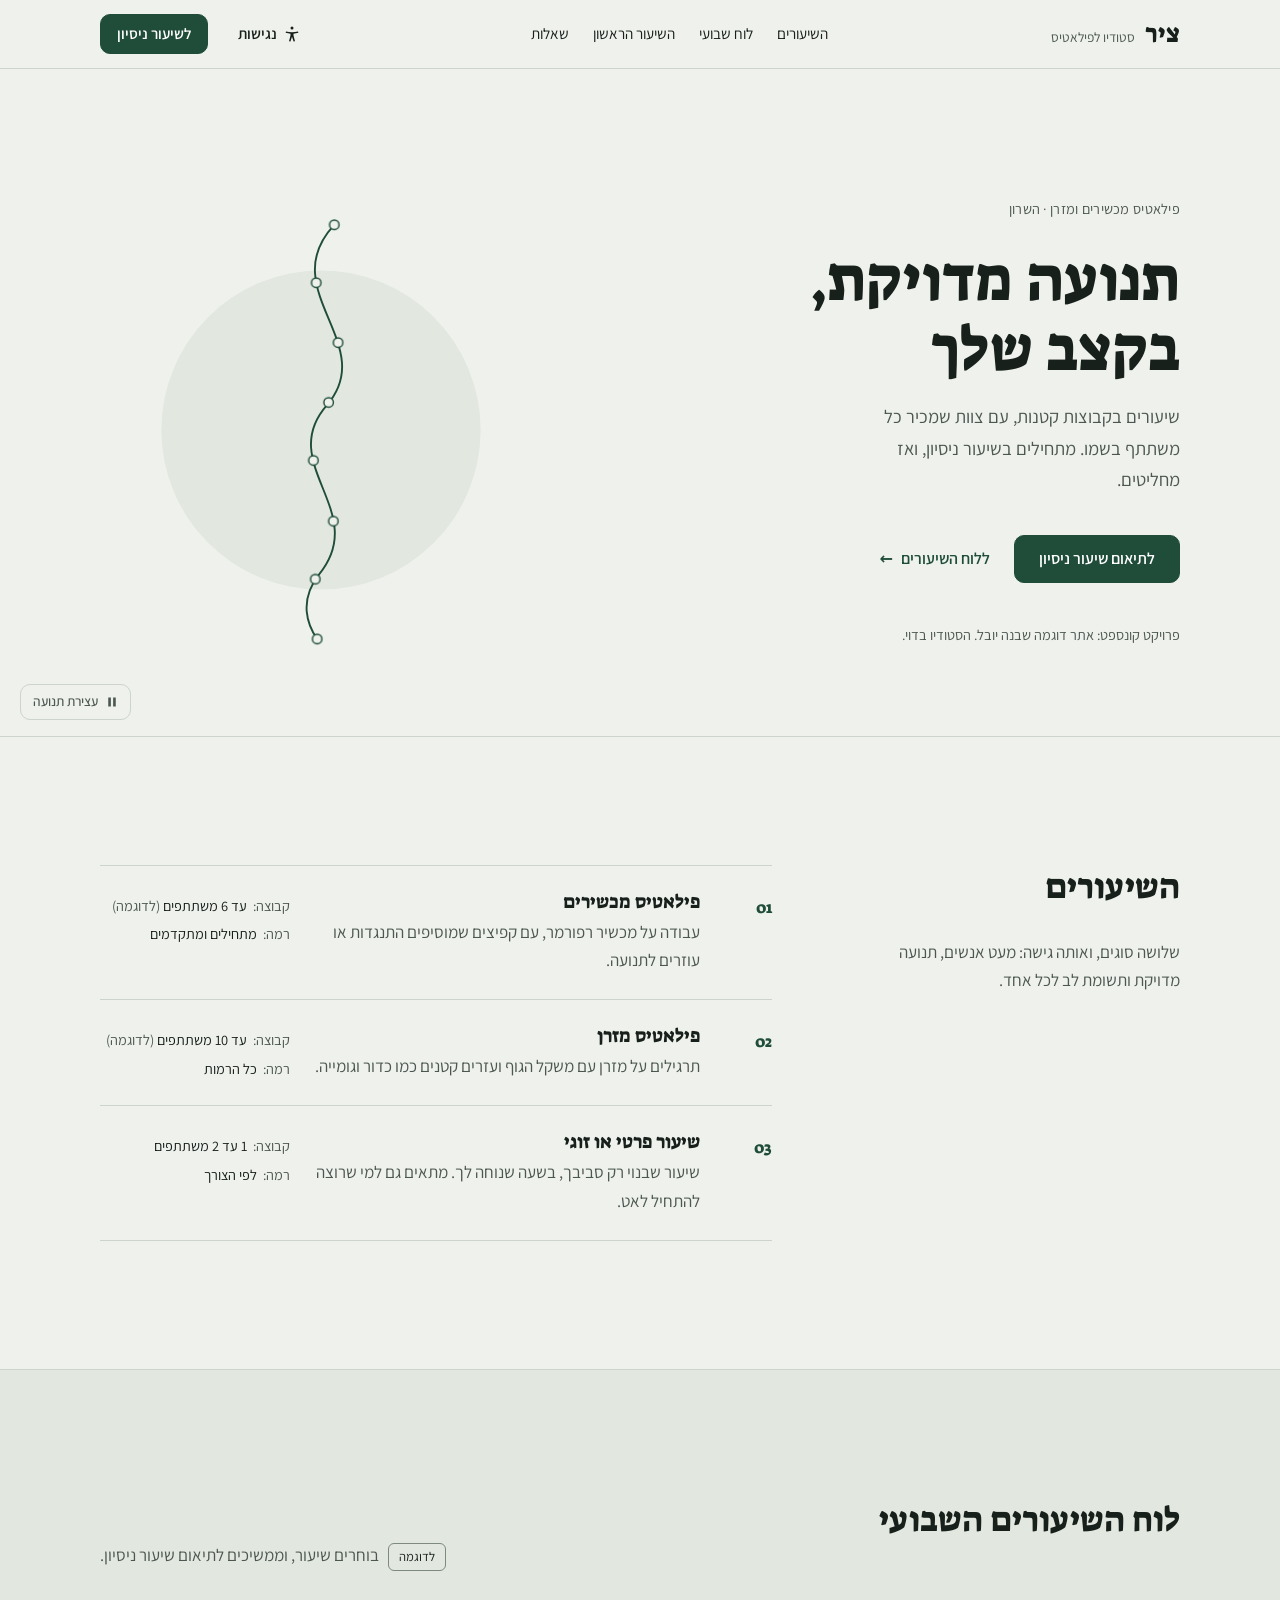
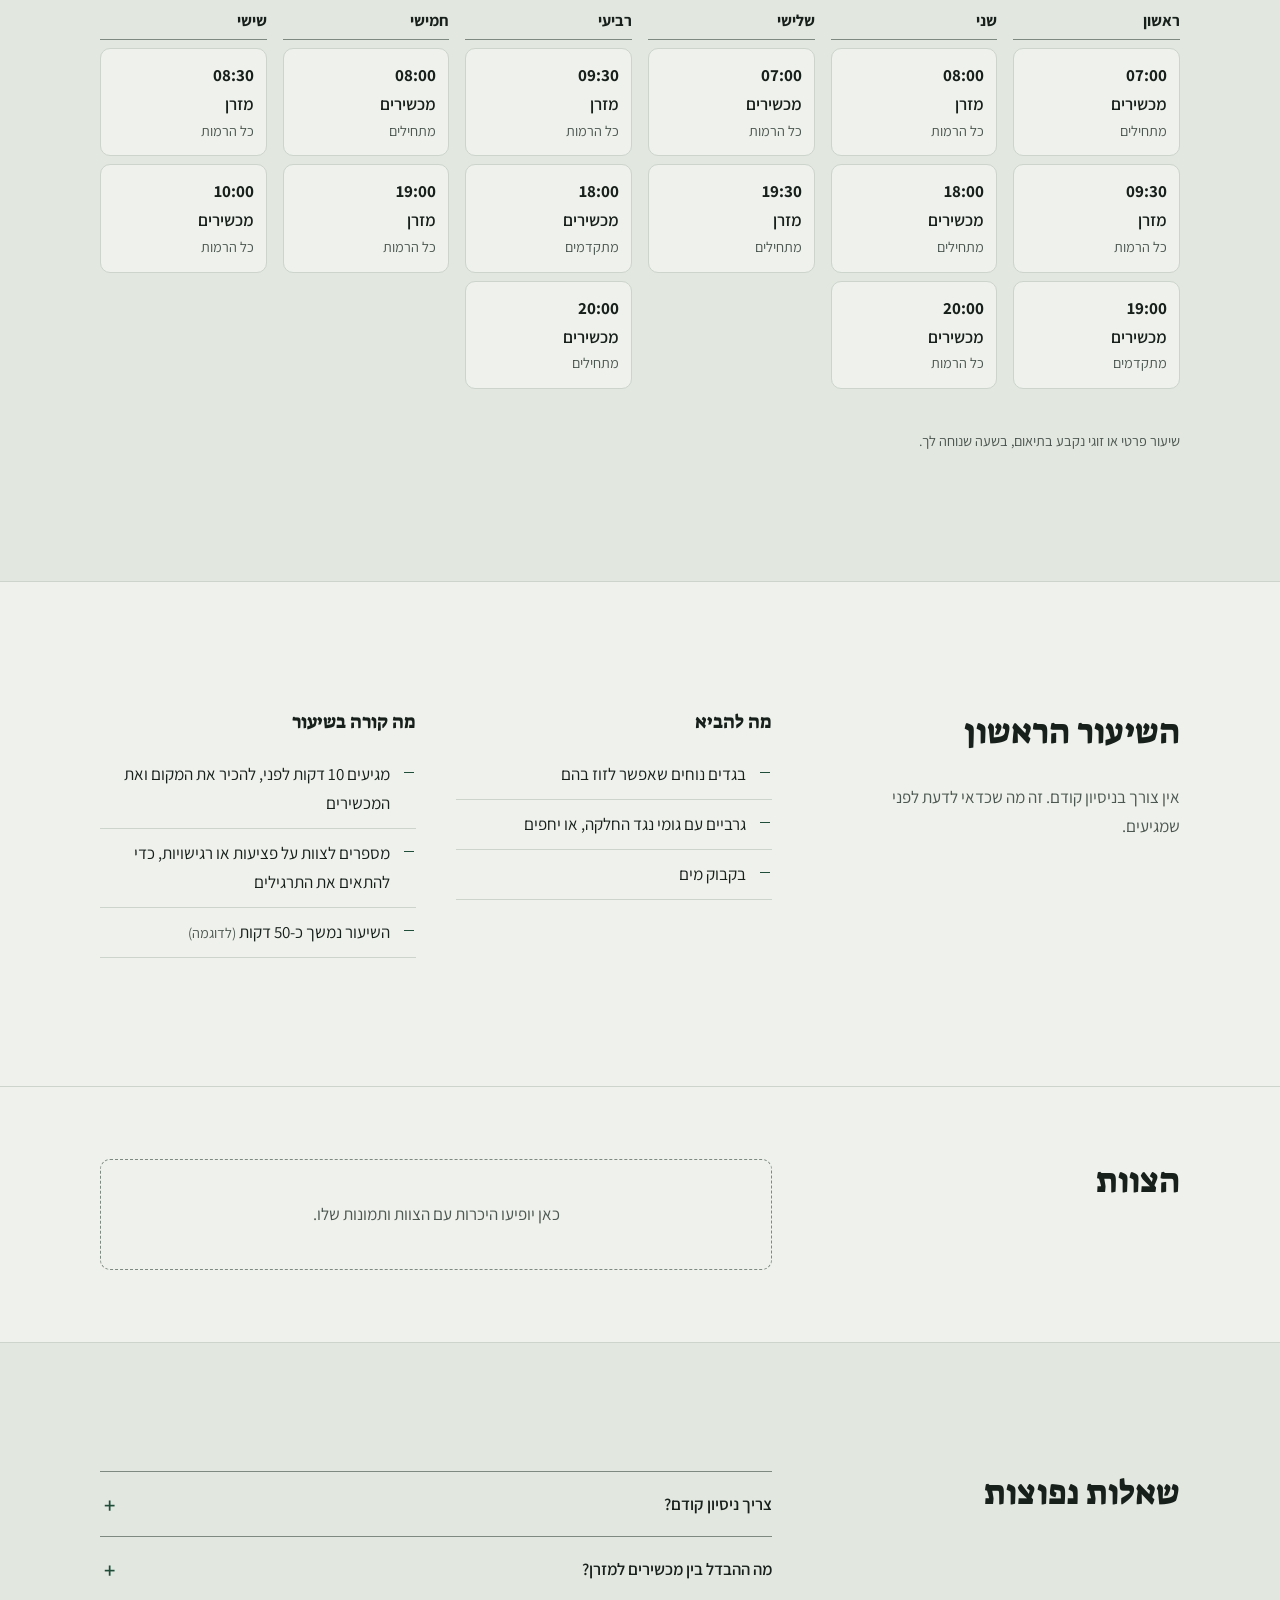
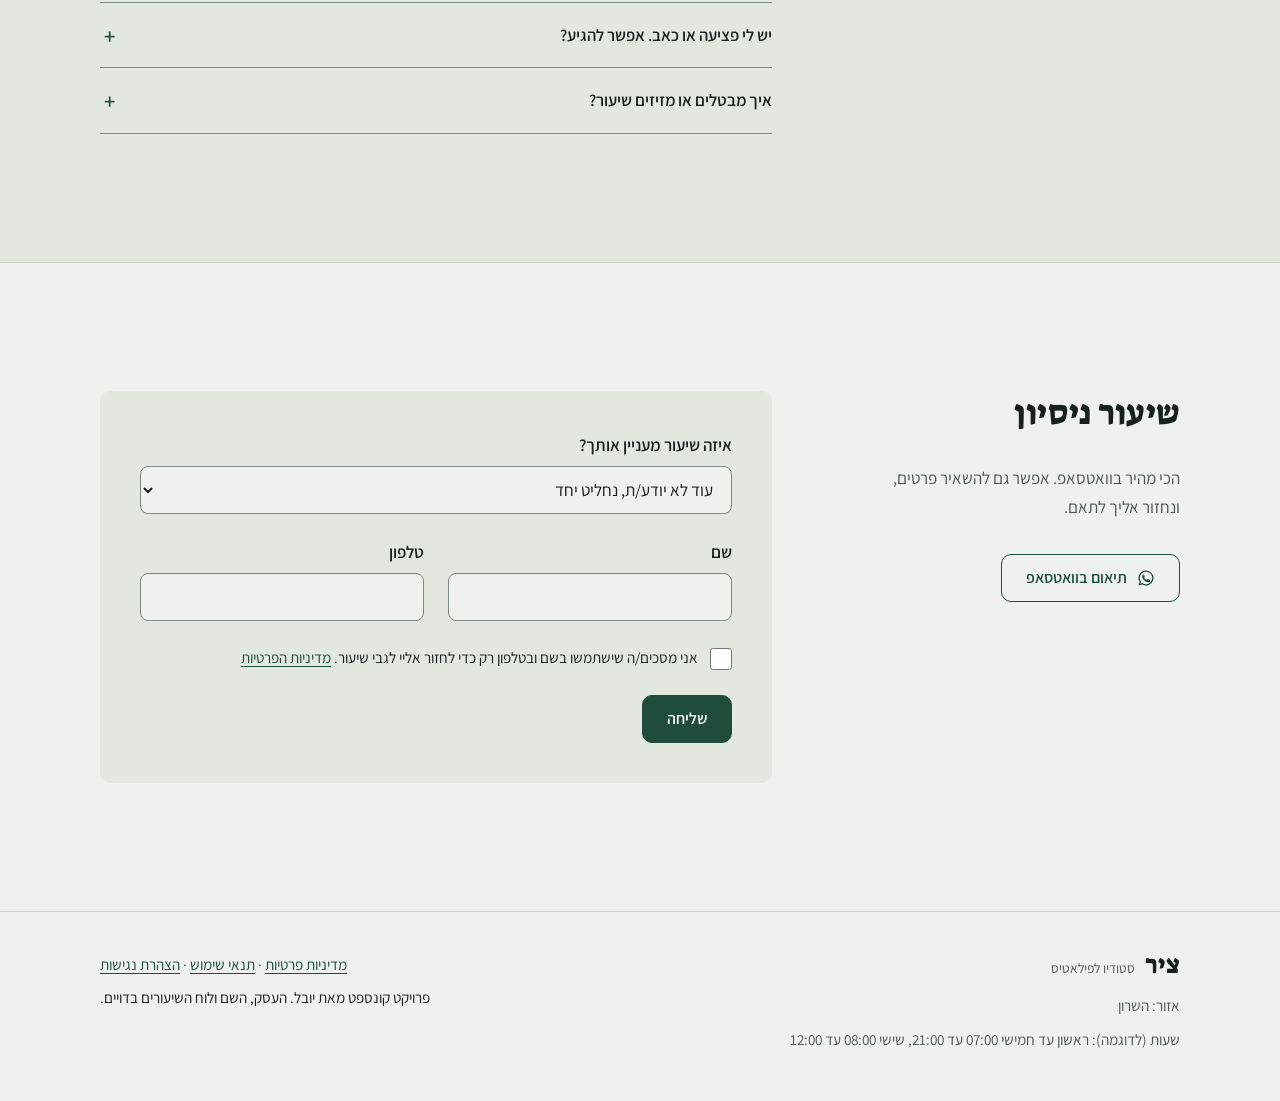
==== commit 0d4d9d84: "קישור נגישות גלוי בכותרת, עמוד 404, ותנועת כניסה רק על פריטים שמושווים מעל הגרסה הקודמת: כללים קבועי" ====
--- a/index.html
+++ b/index.html
@@ -23,6 +23,7 @@
         <a href="#first">השיעור הראשון</a>
         <a href="#faq">שאלות</a>
       </nav>
+      <a class="header-link" href="accessibility.html"><svg aria-hidden="true" width="18" height="18" viewBox="0 0 24 24" fill="currentColor"><circle cx="12" cy="4" r="2"/><path d="M20 8.5c-2.6.7-5.3 1-8 1s-5.4-.3-8-1l-.5 1.9c2.2.6 4.5.9 6.5 1.1V14l-2 7.5 1.9.5L12 15.5l2.1 6.5 1.9-.5-2-7.5v-2.5c2-.2 4.3-.5 6.5-1.1z"/></svg><span>נגישות</span></a>
       <a class="btn btn-small" href="#book">לשיעור ניסיון</a>
     </div>
   </header>
@@ -59,7 +60,7 @@
 
     <section class="section" id="classes" aria-labelledby="classes-title">
       <div class="wrap split">
-        <div class="split-head" data-reveal>
+        <div class="split-head">
           <h2 id="classes-title">השיעורים</h2>
           <p>שלושה סוגים, ואותה גישה: מעט אנשים, תנועה מדויקת ותשומת לב לכל אחד.</p>
         </div>
@@ -103,7 +104,7 @@
 
     <section class="section section-alt" id="schedule" aria-labelledby="schedule-title">
       <div class="wrap">
-        <div class="schedule-head" data-reveal>
+        <div class="schedule-head">
           <h2 id="schedule-title">לוח השיעורים השבועי</h2>
           <p><span class="tag">לדוגמה</span> בוחרים שיעור, וממשיכים לתיאום שיעור ניסיון.</p>
         </div>
@@ -170,12 +171,12 @@
 
     <section class="section" id="first" aria-labelledby="first-title">
       <div class="wrap split">
-        <div class="split-head" data-reveal>
+        <div class="split-head">
           <h2 id="first-title">השיעור הראשון</h2>
           <p>אין צורך בניסיון קודם. זה מה שכדאי לדעת לפני שמגיעים.</p>
         </div>
         <div class="first-grid">
-          <div data-reveal>
+          <div>
             <h3>מה להביא</h3>
             <ul class="ticks">
               <li>בגדים נוחים שאפשר לזוז בהם</li>
@@ -183,7 +184,7 @@
               <li>בקבוק מים</li>
             </ul>
           </div>
-          <div data-reveal>
+          <div>
             <h3>מה קורה בשיעור</h3>
             <ul class="ticks">
               <li>מגיעים 10 דקות לפני, להכיר את המקום ואת המכשירים</li>
@@ -197,10 +198,10 @@
 
     <section class="section section-tight" aria-labelledby="team-title">
       <div class="wrap split">
-        <div class="split-head" data-reveal>
+        <div class="split-head">
           <h2 id="team-title">הצוות</h2>
         </div>
-        <div class="placeholder" data-reveal>
+        <div class="placeholder">
           <p>כאן יופיעו היכרות עם הצוות ותמונות שלו.</p>
         </div>
       </div>
@@ -208,10 +209,10 @@
 
     <section class="section section-alt" id="faq" aria-labelledby="faq-title">
       <div class="wrap split">
-        <div class="split-head" data-reveal>
+        <div class="split-head">
           <h2 id="faq-title">שאלות נפוצות</h2>
         </div>
-        <div class="faq" data-reveal>
+        <div class="faq">
           <details>
             <summary>צריך ניסיון קודם?</summary>
             <p>לא. יש שיעורים למתחילים, ובשיעור מסבירים כל תרגיל ומתאימים אותו לרמה שלך.</p>
@@ -234,7 +235,7 @@
 
     <section class="section book" id="book" aria-labelledby="book-title">
       <div class="wrap split">
-        <div class="split-head" data-reveal>
+        <div class="split-head">
           <h2 id="book-title">שיעור ניסיון</h2>
           <p>הכי מהיר בוואטסאפ. אפשר גם להשאיר פרטים, ונחזור אליך לתאם.</p>
           <button class="btn btn-wa js-whatsapp" type="button">
@@ -245,7 +246,7 @@
 
         <div class="book-main">
           <!-- אתר דוגמה: הטופס לא נשלח לשום שרת. בלי JavaScript הכפתור נשאר כבוי, כדי שהפרטים לא ייצאו מהדפדפן. -->
-          <form class="form" id="book-form" novalidate data-reveal>
+          <form class="form" id="book-form" novalidate>
             <p class="hp" aria-hidden="true"><label>לא למלא <input name="company" tabindex="-1" autocomplete="off"></label></p>
             <div class="field">
               <label for="slot">איזה שיעור מעניין אותך?</label>
--- a/styles.css
+++ b/styles.css
@@ -358,3 +358,10 @@
 html.motion-off { scroll-behavior: auto; }
 @media (prefers-reduced-motion: reduce) { html { scroll-behavior: auto; } }
 .back { margin-inline-start: auto; }
+
+/* קישור נגישות גלוי בכותרת העליונה */
+.header-link { display: inline-flex; align-items: center; gap: 6px; margin-inline-start: auto; color: inherit; text-decoration: none; font-weight: 600; font-size: 0.95rem; padding: 8px 6px; border-radius: 6px; }
+.header-link:hover, .header-link[aria-current="page"] { text-decoration: underline; text-underline-offset: 4px; }
+.header-link svg { flex: none; }
+@media (max-width: 420px) { .header-link span { position: absolute; width: 1px; height: 1px; overflow: hidden; clip-path: inset(50%); white-space: nowrap; } }
+.header-link + .btn, .header-link + .back { margin-inline-start: 0; }
